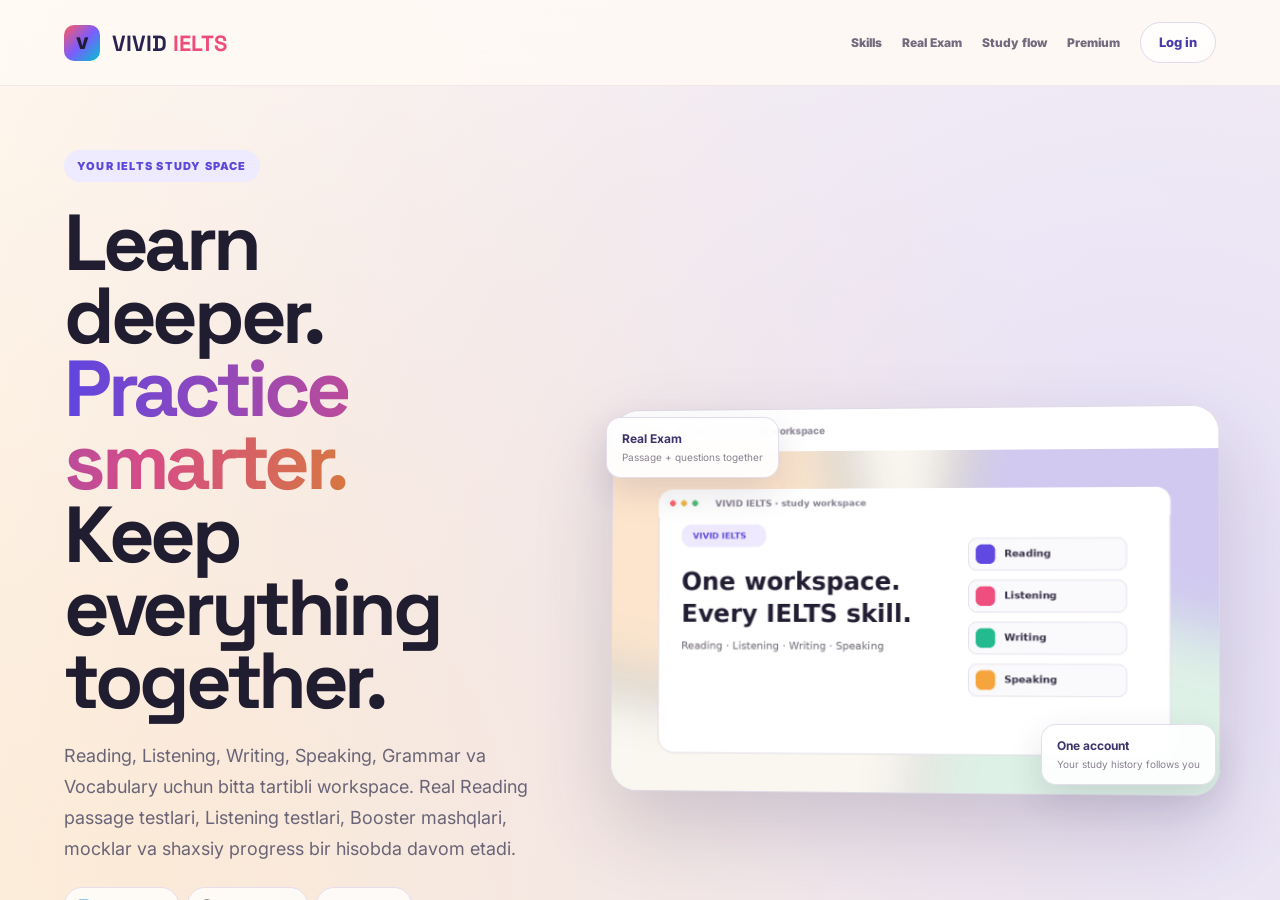
==== index.html @ 5e521762 "Deploy Goals fixed tick checkboxes and Uzbekistan live days hours minutes seconds countdowns" ====
<!doctype html>
<html lang="uz">
<head>
  <meta charset="utf-8">
  <meta name="viewport" content="width=device-width, initial-scale=1">
  <meta name="theme-color" content="#151a33">
  <meta name="description" content="IELTS so‘zlari, Reading, Listening Boost, Speaking mashqlari va Grammar structures: flashcardlar, mavzular va o‘yinlar.">
  <title>VIVID IELTS — IELTS Learning Platform</title>
  <link rel="manifest" href="manifest.webmanifest">
  <link rel="apple-touch-icon" href="app-icon-192.png">
  <meta name="apple-mobile-web-app-capable" content="yes">
  <meta name="apple-mobile-web-app-title" content="VIVID IELTS">
  <link rel="icon" type="image/svg+xml" href="data:image/svg+xml,%3Csvg xmlns='http://www.w3.org/2000/svg' viewBox='0 0 64 64'%3E%3Crect width='64' height='64' rx='16' fill='%235a47e7'/%3E%3Cpath d='M15 18h17c8 0 14 3 17 7v25c-4-4-10-6-17-6H15V18zm17 0v26' fill='none' stroke='white' stroke-width='5' stroke-linejoin='round'/%3E%3C/svg%3E">
  <link rel="preconnect" href="https://fonts.googleapis.com">
  <link rel="preconnect" href="https://fonts.gstatic.com" crossorigin>
  <link href="https://fonts.googleapis.com/css2?family=Inter:wght@400;500;600;700;800&family=Space+Grotesk:wght@600;700&display=swap" rel="stylesheet">
  <link rel="stylesheet" href="styles.css">
  <link rel="stylesheet" href="grammar.css?v=20260930-grammar50">
  <link rel="stylesheet" href="tenses.css?v=20261001-v9">
  <link rel="stylesheet" href="listening-boost.css?v=20261001-lb4">
  <link rel="stylesheet" href="listening-shadowing.css?v=20261005-shadow1">
  <link rel="stylesheet" href="writing-boost.css?v=20261001-writing-v6">
  <link rel="stylesheet" href="mock.css">
  <link rel="stylesheet" href="cloud.css?v=20261002-v28">
  <link rel="stylesheet" href="preparation.css?v=20261001-v11">
  <link rel="stylesheet" href="daily.css">
  <link rel="stylesheet" href="mock-analysis.css?v=20260929-mock-errors">
  <link rel="stylesheet" href="reading-booster.css?v=20261002-v28">
  <link rel="stylesheet" href="max-speaking.css?v=20260930-wheel">
  <link rel="stylesheet" href="tashkent-clock.css?v=20260930-uzt">
  <link rel="stylesheet" href="autumn-theme.css?v=20261002-v28">
  <link rel="stylesheet" href="imported-library.css?v=20261001-v20">
  <link rel="stylesheet" href="v15-upgrade.css?v=20261001-v16">
  <link rel="stylesheet" href="goals.css?v=20261013-g1">
  <link rel="stylesheet" href="goals-advanced.css?v=20261013-g3">
  <link rel="stylesheet" href="goals-polish.css?v=20261014-tick-v5">
  <script src="supabase-loader.js?v=20261004-v30" defer></script>
  <script src="supabase-config.js?v=20261004-v30" defer></script>
  <script src="preparation.js?v=20261001-v11" defer></script>
  <script src="cloud.js?v=20261004-v32-android" defer></script>
  <script src="pwa.js" defer></script>
  <script src="autumn-theme.js?v=20261002-v28" defer></script>
  <!-- MOCK_ANALYSIS_DATA_START -->
  <script id="mock-analysis-data" type="application/json">{"health-sleep-2026-09-29":{"id":"health-sleep-2026-09-29","date":"2026-09-29","title":"Health & Sleep","analysis":{"score":"5.5","partScores":["5.5","6.0","5.0–5.5"],"criteria":[{"name":"FLUENCY & COHERENCE","score":"≈ 6","feedback":"Part 2 da uzun javobni davom ettirding. Qayta boshlash va “I usually”, “so that’s it” takrorlari oqimni susaytirdi."},{"name":"LEXICAL RESOURCE","score":"≈ 5–5.5","feedback":"Fikr yetdi, lekin “get rid of tired”, “work so bad” kabi birikmalar tabiiy emas. So‘z topolmaganda fikrni sodda qayta ayt."},{"name":"GRAMMAR","score":"≈ 5","feedback":"O‘tmish va hozirgi zamonni aralashtirish, “if I will go”, “can tracking”, “going to studying” kabi xatolar ko‘p bo‘ldi."},{"name":"PRONUNCIATION","score":"—","feedback":"Yozma matndan tovush, urg‘u va ohangni tekshirib bo‘lmaydi."}],"highlights":[{"title":"Eng yaxshi qism — Part 2","text":"Eski tartibing, qilgan o‘zgarishing va natijani ketma-ket tushuntirding. Vaqtlarni aniq ayt: about a year ago va two months ago."},{"title":"Keyingi mashq — Part 3","text":"Har javobni fikr → sabab → aniq misol → qisqa izoh tartibida tuz. Bir savolda bitta fikrni yetarlicha rivojlantir."}],"corrections":[["I often trouble falling asleep.","I often have trouble falling asleep."],["In recent years, I changed my a lot of health habits.","In recent years, I’ve changed many of my health habits."],["I usually sleep at 12 p.m. It’s midnight.","I used to go to bed at 12 a.m. (midnight)."],["You can tracking your health.","You can track your health."],["If I will go abroad to studying next year…","If I go abroad to study next year…"],["I am going to studying abroad.","I am going to study abroad."],["I do cardio for reduce stress.","I do cardio to reduce stress."],["I spent a lot of time for social media.","I spent a lot of time on social media."],["It helps me better sleep and calm.","It helps me sleep better and feel calmer."],["Every people should do this.","Everyone should do this."]],"partTitles":{"1":"Sleep & Health","2":"Sleep routine · cue card","3":"Sleep, technology & public health"},"drills":[{"questionIndex":0,"before":"I usually sleep eight or seven hours during days","after":"I usually sleep seven or eight hours a night.","focus":"time expression"},{"questionIndex":0,"before":"when I go to the bed for sleep","after":"when I go to bed","focus":"article and collocation"},{"questionIndex":0,"before":"If I sleep at 12 p.m.","after":"If I go to bed at 12 a.m.","focus":"midnight and verb choice"},{"questionIndex":1,"before":"I often trouble falling asleep","after":"I often have trouble falling asleep.","focus":"have trouble + -ing"},{"questionIndex":1,"before":"I usually don't sleep till 1 a.m. or 2 a.m.","after":"I often don't fall asleep until 1 or 2 a.m.","focus":"natural phrasing"},{"questionIndex":2,"before":"if I didn't sleep enough, next day I feel tired and anxious","after":"If I don't get enough sleep, I feel tired and anxious the next day.","focus":"present conditional"},{"questionIndex":2,"before":"I usually drink water in the morning for relaxed","after":"I usually drink water in the morning to feel refreshed.","focus":"purpose: to + verb"},{"questionIndex":2,"before":"It helps me get rid of tired and better","after":"It helps me feel less tired and better.","focus":"natural adjective pattern"},{"questionIndex":3,"before":"I usually do the small habits to stay healthy","after":"I follow small habits to stay healthy.","focus":"natural verb choice"},{"questionIndex":3,"before":"Whenever I do regular cardio exercise, and they help me feel better","after":"I also do regular cardio exercise, which helps me feel better.","focus":"complete sentence"},{"questionIndex":4,"before":"In recent years, I changed my a lot of health habits","after":"In recent years, I've changed many of my health habits.","focus":"present perfect and word order"},{"questionIndex":4,"before":"I spent a lot of time for social media","after":"I spent a lot of time on social media.","focus":"preposition: on"},{"questionIndex":4,"before":"It helps me better sleep and calm","after":"It helps me sleep better and feel calmer.","focus":"verb pattern and word order"},{"questionIndex":5,"before":"Around two years ago, one year ago, I usually sleep at 12 p.m. or 1 a.m.","after":"About a year ago, I used to go to bed at midnight or 1 a.m.","focus":"used to and midnight"},{"questionIndex":5,"before":"So I tired.","after":"So I felt tired.","focus":"past tense of feel"},{"questionIndex":5,"before":"I changed my sleep time, and I go to bed at around 9 p.m","after":"I changed my bedtime and started going to bed at around 9 p.m.","focus":"consistent past tense"},{"questionIndex":5,"before":"I usually do cardio for reduce stress","after":"I usually do cardio to reduce stress.","focus":"purpose: to + verb"},{"questionIndex":5,"before":"it affected effectively sleep and easily wake up","after":"It improved my sleep and made it easier to wake up.","focus":"natural verb choice"},{"questionIndex":6,"before":"I am going to studying abroad","after":"I am going to study abroad.","focus":"going to + verb"},{"questionIndex":6,"before":"if I will go abroad to studying next year","after":"if I go abroad to study next year","focus":"first conditional and purpose"},{"questionIndex":6,"before":"because I should hard work and hard study","after":"because I will need to work and study hard","focus":"verb and adverb order"},{"questionIndex":7,"before":"people sleep less now than past","after":"people sleep less now than in the past","focus":"in the past"},{"questionIndex":7,"before":"they just wasting of their time","after":"they are just wasting their time","focus":"be + -ing; no of"},{"questionIndex":7,"before":"more effectively to learning something","after":"learn something more effectively","focus":"verb and adverb order"},{"questionIndex":8,"before":"the first people should change their thoughts about sleep","after":"people should first change the way they think about sleep","focus":"natural word order"},{"questionIndex":9,"before":"you can tracking","after":"you can track","focus":"can + base verb"},{"questionIndex":9,"before":"people worked agricultural relentlessly","after":"people worked relentlessly in agriculture","focus":"word form"},{"questionIndex":9,"before":"Technology now working instead of them","after":"Technology now does some of that work for them.","focus":"present simple"},{"questionIndex":10,"before":"The first and foremost","after":"First and foremost","focus":"fixed expression"},{"questionIndex":10,"before":"if they are cough","after":"if they have a cough","focus":"have a cough"},{"questionIndex":10,"before":"they immediately consume pill","after":"they immediately take a pill","focus":"verb and article"},{"questionIndex":11,"before":"Every people should do this.","after":"Everyone should do this.","focus":"everyone + singular verb"}]},"questions":[{"part":1,"question":"How many hours do you usually sleep at night?","original":"I usually sleep eight or seven hours during days, but it is mostly related when I begin or when I go to the bed for sleep. If I sleep at 12 p.m., I think I will wake up five and get up six. But I usually sleep at 10 p.m. and I wake up four or five, and this is enough for me.","sample":"I normally **get a solid seven hours** of sleep, although it depends on my schedule. I try to **wind down** at about ten and **stick to a routine** during the week. When I do that, I tend to **wake up feeling refreshed**. If I stay up unusually late, I may sleep a little longer the next morning to **make up for lost sleep**.","cards":[{"w":"get a solid seven hours","u":"yetti soat to‘laqonli uxlash","e":"I normally get a solid seven hours of sleep, although it depends on my schedule."},{"w":"wind down","u":"uyqu oldidan tinchlanish","e":"I try to wind down at about ten and stick to a routine during the week."},{"w":"stick to a routine","u":"tartibga qat’iy amal qilish","e":"I try to wind down at about ten and stick to a routine during the week."},{"w":"wake up feeling refreshed","u":"tetik holda uyg‘onish","e":"When I do that, I tend to wake up feeling refreshed."},{"w":"make up for lost sleep","u":"yetishmagan uyquning o‘rnini to‘ldirish","e":"If I stay up unusually late, I may sleep a little longer the next morning to make up for lost sleep."}],"followup":false},{"part":1,"question":"Do you ever have trouble falling asleep?","original":"Yes, of course. I often trouble falling asleep when I have a lot of work, or if I use my phone or my notebook or my laptop at night, I can't get rid of it, and I usually keep doing it, using, keep doing using it, and ultimately if I didn't sleep at 10 p.m., I usually couldn't. I usually don't sleep till 1 a.m. or 2 a.m. And that's it.","sample":"Occasionally, especially when my **mind is racing** after a busy day. I can **have trouble drifting off** if I start checking messages in bed, because one notification leads to another. These days, I **put my phone away** and try to **stick to a bedtime**. A few quiet minutes with a book usually help me **fall asleep naturally**.","cards":[{"w":"mind is racing","u":"fikrlar tinmay aylanayotgan bo‘lishi","e":"Occasionally, especially when my mind is racing after a busy day."},{"w":"have trouble drifting off","u":"uxlab qolishga qiynalish","e":"I can have trouble drifting off if I start checking messages in bed, because one notification leads to another."},{"w":"put my phone away","u":"telefonimni chetga qo‘yish","e":"These days, I put my phone away and try to stick to a bedtime."},{"w":"stick to a bedtime","u":"belgilangan uxlash vaqtiga amal qilish","e":"These days, I put my phone away and try to stick to a bedtime."},{"w":"fall asleep naturally","u":"tabiiy ravishda uxlab qolish","e":"A few quiet minutes with a book usually help me fall asleep naturally."}],"followup":false},{"part":1,"question":"How do you feel the next day when you haven’t had enough sleep?","original":"Oh my God. I usually, if I didn't sleep enough, next day I feel tired and anxious. But usually I usually drink water in the morning for relaxed and... it helps me. It helps me get rid of tired and better, and so that's it.","sample":"If I’m **running on little sleep**, I usually **feel mentally foggy** the next morning. I **struggle to concentrate**, even on fairly straightforward tasks, and I’m more impatient than usual. I try to **take a short break** when I can and avoid overloading my schedule. Then I aim for an earlier night so I can **catch up on sleep**.","cards":[{"w":"running on little sleep","u":"juda kam uyqu bilan kunni o‘tkazayotgan bo‘lish","e":"If I’m running on little sleep, I usually feel mentally foggy the next morning."},{"w":"feel mentally foggy","u":"fikrni jamlash qiyin, xira his qilish","e":"If I’m running on little sleep, I usually feel mentally foggy the next morning."},{"w":"struggle to concentrate","u":"diqqatni jamlashga qiynalish","e":"I struggle to concentrate, even on fairly straightforward tasks, and I’m more impatient than usual."},{"w":"take a short break","u":"qisqa tanaffus qilish","e":"I try to take a short break when I can and avoid overloading my schedule."},{"w":"catch up on sleep","u":"yetishmagan uyquni qoplash","e":"Then I aim for an earlier night so I can catch up on sleep."}],"followup":false},{"part":1,"question":"What do you do to stay healthy?","original":"I usually do the small habits to stay healthy. For example, I always drink water in the morning and I just walk 50 or 20 minutes, and after that I usually eat healthy foods, like. And I usually, and I didn't eat, I don't eat a lot of sugar. Whenever I do regular cardio exercise, and they help me feel better and to stay healthy.","sample":"I focus on habits I can maintain. I try to **stay physically active** by taking the stairs and occasionally **go for a brisk walk** after studying. I also aim to **eat a balanced diet** rather than follow strict rules, and I’ve gradually **cut back on sugar**. Nothing is especially dramatic, but these small choices help me **keep my energy levels up**.","cards":[{"w":"stay physically active","u":"jismonan faol bo‘lib qolish","e":"I try to stay physically active by taking the stairs and occasionally go for a brisk walk after studying."},{"w":"go for a brisk walk","u":"tez qadamda sayrga chiqish","e":"I try to stay physically active by taking the stairs and occasionally go for a brisk walk after studying."},{"w":"eat a balanced diet","u":"muvozanatli ovqatlanish","e":"I also aim to eat a balanced diet rather than follow strict rules, and I’ve gradually cut back on sugar."},{"w":"cut back on sugar","u":"shakar iste’molini kamaytirish","e":"I also aim to eat a balanced diet rather than follow strict rules, and I’ve gradually cut back on sugar."},{"w":"keep my energy levels up","u":"quvvatni yuqori darajada saqlash","e":"Nothing is especially dramatic, but these small choices help me keep my energy levels up."}],"followup":false},{"part":1,"question":"Have your health habits changed in recent years?","original":"Absolutely yes. In recent years, I changed my a lot of health habits. For example, around five years ago, I usually played video games, and I spent a lot of time for social media, like Instagram or Telegram. But now I don't use them. I usually use it when I need it importantly. And now I prefer text or call messages, like. And I don't use my phone before 20 or 30 minutes before the bed. It helps me better sleep and calm.","sample":"Yes, quite a bit. I used to spend hours on my phone, but I’ve **cut down on screen time** and tried to **build a healthier routine**. It took a while to **break the habit of** checking social media whenever I had a spare minute. Now I **make a conscious effort** to put my phone aside before bed, and I generally **sleep more soundly** as a result.","cards":[{"w":"cut down on screen time","u":"ekran oldida o‘tkaziladigan vaqtni kamaytirish","e":"I used to spend hours on my phone, but I’ve cut down on screen time and tried to build a healthier routine."},{"w":"build a healthier routine","u":"sog‘lomroq tartib yaratish","e":"I used to spend hours on my phone, but I’ve cut down on screen time and tried to build a healthier routine."},{"w":"break the habit of","u":"bir odatni tashlash","e":"It took a while to break the habit of checking social media whenever I had a spare minute."},{"w":"make a conscious effort","u":"ongli ravishda harakat qilish","e":"Now I make a conscious effort to put my phone aside before bed, and I generally sleep more soundly as a result."},{"w":"sleep more soundly","u":"tinchroq va chuqurroq uxlash","e":"Now I make a conscious effort to put my phone aside before bed, and I generally sleep more soundly as a result."}],"followup":false},{"part":2,"question":"Describe a change you made that helped you sleep better.","original":"Today I will say my small habits, what they changed my fully life. For example, my daily routine, my sleep time, my wake up time, and for example, what helped me change my sleep time. Around two years ago, one year ago, I usually sleep at 12 p.m. or 1 a.m. It's midnight. So, and I wake up around 7 or 6 a.m. and I felt bad, and I couldn't sleep better and enough. So I tired. I felt tired during day. But around two months ago, I sit up. I changed my sleep time, and I go to bed at around 9 p.m, and I started reading books. And I didn't use my phone before 30 minutes before bed. It helps me better and stay calm before sleep. And I sleep at 10 p.m. or 10 past 30 minutes, and I wake up. I usually wake up at 4 or 5 a.m. It helps me to do more things in the morning, and when I wake up, I immediately drink one glass of water. It helps me better and, like, maybe not tired. And why I decided it, because before this decision, my work, I made a lot of mistakes in my work, and I couldn't study effectively, and my time also so effectless, and it looked like less than others. And I started and I decided to this decision, and it helped me more, give me more time and more chance. And whatever before the sleep, I usually do cardio for reduce stress. So, that's it. And it affected effectively sleep and easily wake up.","sample":"I’d like to describe a small but surprisingly effective change to my evening routine. Until a couple of months ago, I had **fallen into a bad habit** of **staying up past midnight**. I would tell myself I was only going to check one message, but I often ended up **scrolling through social media** for an hour. Because I still needed to get up early for my studies, the lack of sleep began to **take a toll on my concentration**. I felt sluggish in the morning and sometimes had to reread the same page several times.\n\nEventually, I **made a conscious decision** to change that pattern. I began to **set a regular bedtime**, usually around ten o’clock, and **put my phone out of reach** about half an hour beforehand. Instead of staring at a screen, I would **wind down with a book**. I chose something enjoyable rather than difficult study material, so reading actually felt like a break. At first, I was tempted to check my phone, but after a week or two it became easier to **stick with the change**.\n\nThe biggest difference is how I feel in the morning. I don’t claim that every night is perfect, but I’m much more likely to **wake up feeling refreshed** and begin studying without that heavy, distracted feeling. I also have a little quiet time to plan my day. What I like about this change is that it didn’t require a complicated system: I simply replaced one unhelpful habit with a calmer one. I hope to keep doing it even if my timetable changes when I study abroad.","cards":[{"w":"fallen into a bad habit","u":"yomon odatga tushib qolgan","e":"Until a couple of months ago, I had fallen into a bad habit of staying up past midnight."},{"w":"staying up past midnight","u":"yarim tundan keyin ham uyg‘oq yurish","e":"Until a couple of months ago, I had fallen into a bad habit of staying up past midnight."},{"w":"scrolling through social media","u":"ijtimoiy tarmoqlarni varaqlash","e":"I stopped scrolling through social media before bed."},{"w":"take a toll on my concentration","u":"diqqatimga salbiy ta’sir qilish","e":"Poor sleep can take a toll on my concentration."},{"w":"made a conscious decision","u":"ongli qaror qabul qildim","e":"Eventually, I made a conscious decision to change that pattern."},{"w":"set a regular bedtime","u":"muntazam uxlash vaqtini belgilash","e":"I decided to set a regular bedtime at ten."},{"w":"put my phone out of reach","u":"telefonimni qo‘l yetmaydigan joyga qo‘yish","e":"I now put my phone out of reach at night."},{"w":"wind down with a book","u":"kitob o‘qib tinchlanish","e":"Instead of staring at a screen, I would wind down with a book."},{"w":"stick with the change","u":"o‘zgarishga sodiq qolish","e":"After a week, it became easier to stick with the change."},{"w":"wake up feeling refreshed","u":"tetik holda uyg‘onish","e":"I wake up feeling refreshed when I follow my routine."}],"followup":false},{"part":2,"question":"Do you think you’ll keep this sleep routine in the future?","original":"I think I can't keep doing it, this sleep routine in the future, because I am going to studying abroad. So if I will go abroad to studying next year, I will change my sleep routine because I should hard work and hard study, and I will spend less time than now for sleeping, sleep. So, but I try to keep this routine because it's effective way to keep my routine.","sample":"I hope so, although I may need to **adjust my schedule** when I study abroad. If my **workload increases**, I won’t always be able to go to bed at exactly the same time. Still, I’d like to **protect my sleep**, **set realistic boundaries** around late-night study, and **keep the core habit** of putting my phone away before bed.","cards":[{"w":"adjust my schedule","u":"jadvalimni moslashtirish","e":"I hope so, although I may need to adjust my schedule when I study abroad."},{"w":"workload increases","u":"ish yoki o‘qish yuklamasi oshadi","e":"If my workload increases, I won’t always be able to go to bed at exactly the same time."},{"w":"protect my sleep","u":"uyqumga vaqt ajratib, uni asrash","e":"I try to protect my sleep during busy weeks."},{"w":"set realistic boundaries","u":"amalga oshirish mumkin bo‘lgan chegaralar qo‘yish","e":"I set realistic boundaries around late-night study."},{"w":"keep the core habit","u":"asosiy odatni saqlab qolish","e":"I want to keep the core habit of reading before bed."}],"followup":true},{"part":3,"question":"Why do you think many people get less sleep nowadays?","original":"In my opinion, people sleep less now than past because they work so bad, and in my opinion they try hard work or hard study, and I think they think sleep is not important, as if they are sleep, they just wasting of their time. But in my opinion it's so, like, stupid stuff, because sleep is the most important thing in our routine. Because sleep helps us to rest and relax and more effectively to do something, or more effectively to learning something. So I think they are tough, because this action, this situation.","sample":"I think **long working hours** are part of the explanation, but technology also plays a role. With **constant digital stimulation**, it’s easy to keep answering messages or watching videos long after we intended to go to bed. Some people also **prioritise productivity over rest**, as though an extra hour awake automatically means an extra hour of useful work. In reality, those habits can **cut into sleep time** without producing much benefit. Staying up to finish a task may occasionally be necessary, but doing it every night is often **a false economy** if you’re exhausted the following day.","cards":[{"w":"long working hours","u":"uzoq ish soatlari","e":"I think long working hours are part of the explanation, but technology also plays a role."},{"w":"constant digital stimulation","u":"raqamli qurilmalardan tinimsiz qo‘zg‘alish/ta’sir","e":"With constant digital stimulation, it’s easy to keep answering messages or watching videos long after we intended to go to bed."},{"w":"prioritise productivity over rest","u":"unumdorlikni dam olishdan ustun qo‘yish","e":"Some people also prioritise productivity over rest, as though an extra hour awake automatically means an extra hour of useful work."},{"w":"cut into sleep time","u":"uyqu vaqtini qisqartirib yuborish","e":"In reality, those habits can cut into sleep time without producing much benefit."},{"w":"a false economy","u":"foydadek ko‘rinsa-da, oxir-oqibat zarar keltiradigan yo‘l","e":"Skipping sleep to work longer is often a false economy."}],"followup":false},{"part":3,"question":"Should schools and workplaces change their schedules to help people get enough sleep? Why or why not?","original":"In my opinion, the first people should change their thoughts about sleep, and schools and workplaces should change their schedule to help people get enough sleep. Why? You know, many schools and workplaces set up their schedules at night, even at night. And if someone should earn money, he tries, or people try to work even at night, and it affects their mental health and health. And so they couldn't get enough sleep. But if the schools and workplaces change their schedules, they can sleep better. So that's it.","sample":"In some cases, yes. For example, **early start times** can be difficult for students who travel a long way, while people who **work irregular shifts** may struggle to maintain a consistent routine. Where practical, **flexible working hours** could give people more control over their mornings. Schools and employers should also look at whether workloads leave enough time to **protect sleep quality**. Of course, hospitals and other essential services cannot simply close at night, so the goal is to **find a workable balance** rather than impose one timetable on everyone.","cards":[{"w":"early start times","u":"erta boshlanadigan dars yoki ish vaqti","e":"Early start times can leave students feeling tired."},{"w":"work irregular shifts","u":"notekis smenalarda ishlash","e":"Some adults work irregular shifts and struggle to sleep."},{"w":"flexible working hours","u":"moslashuvchan ish soatlari","e":"Where practical, flexible working hours could give people more control over their mornings."},{"w":"protect sleep quality","u":"uyqu sifatini asrash","e":"Schools and employers should also look at whether workloads leave enough time to protect sleep quality."},{"w":"find a workable balance","u":"amalda ishlaydigan muvozanatni topish","e":"We need to find a workable balance for everyone."}],"followup":false},{"part":3,"question":"Do you think technology makes it easier or harder for people to maintain a healthy lifestyle?","original":"In my opinion, technology makes it easier for people to maintain a healthy lifestyle. Why? Because you can tracking, or you can check your health, like heart, blood pressure, and technology helps us to see how they do some work, some jobs, like it affects people's health. For example, factory or mining, or, etc. In the past, I would give one example. In the past, in our country, people worked agricultural relentlessly at even night and during the day, and their health was bad, and they usually suffered from diseases like tired and insomnia, cancer. Technology now working instead of them, and technology in our country health rate improved day by day, year by year.","sample":"It can do either, depending on how people use it. A watch may help someone **track health metrics** or provide **reminders to move** during a long day at a desk. On the other hand, streaming and social media can encourage **sedentary habits**, especially if they replace exercise or sleep. I wouldn’t call technology itself healthy or unhealthy. The important thing is to **use technology mindfully**: let it support your goals without letting it dominate your free time. For me, that distinction is what **tips the balance**.","cards":[{"w":"track health metrics","u":"salomatlik ko‘rsatkichlarini kuzatish","e":"A watch may help someone track health metrics or provide reminders to move during a long day at a desk."},{"w":"reminders to move","u":"harakat qilishni eslatuvchi bildirishnomalar","e":"A watch may help someone track health metrics or provide reminders to move during a long day at a desk."},{"w":"sedentary habits","u":"kamharakat odatlar","e":"On the other hand, streaming and social media can encourage sedentary habits, especially if they replace exercise or sleep."},{"w":"use technology mindfully","u":"texnologiyadan ongli ravishda foydalanish","e":"The important thing is to use technology mindfully: let it support your goals without letting it dominate your free time."},{"w":"tips the balance","u":"muvozanatni bir tomonga og‘diradi","e":"For me, that distinction is what tips the balance."}],"followup":false},{"part":3,"question":"Who should take more responsibility for people’s health: individuals or governments?","original":"The first and foremost, people take more responsibility for their health because if they set up their schedules correctly and tightly, and if they avoid some bad habits like smoking, drinking wine, they will not suffer this, like heart and blood pressure. And if they have some, like simple diseases like cough or sneeze, they should immediately go to the doctor without self, because many people know if they are cough, they immediately consume pill without asking or without discussion with doctor, and ultimately these pills cause sometimes these or more and dangerous diseases when they are self.","sample":"I’d say responsibility is shared. Individuals have to **take personal responsibility** for their daily routines and **make informed choices** about their habits. But governments can **create supportive environments**, for example by ensuring that neighbourhoods have places where people can be active and **reliable health information** is easy to find. People’s options also depend on their income and working hours, so telling everyone simply to “try harder” overlooks real constraints. In my view, public policy should remove unnecessary barriers, while individuals **set sensible boundaries** and make use of the opportunities available to them.","cards":[{"w":"take personal responsibility","u":"shaxsiy mas’uliyatni o‘z zimmasiga olish","e":"Individuals have to take personal responsibility for their daily routines and make informed choices about their habits."},{"w":"make informed choices","u":"yetarli ma’lumotga asoslangan tanlov qilish","e":"Individuals have to take personal responsibility for their daily routines and make informed choices about their habits."},{"w":"create supportive environments","u":"qo‘llab-quvvatlovchi sharoit yaratish","e":"Governments can create supportive environments for healthy choices."},{"w":"reliable health information","u":"ishonchli salomatlik ma’lumotlari","e":"Schools should share reliable health information with students."},{"w":"set sensible boundaries","u":"oqilona chegaralar belgilash","e":"I try to set sensible boundaries around screen time."}],"followup":false},{"part":3,"question":"What can governments do to encourage people to develop healthier habits?","original":"I would say governments today encourage people to develop healthier habits. For example, they should schedule setups schedules respectively, and they may force people to do exercise, cardio exercise, or just exercise in the morning. Every people should do this. They offer people some events, and they speak and say... gossip people, and they teach them to develop and evolve their healthier habits. And they should ban, like smoking, drinking wine, and in other situations, like stuff.","sample":"Governments could begin with **public awareness campaigns** that explain practical habits in clear language. They could also invest in **safe public spaces**, such as parks and walking routes, so that being active is convenient rather than expensive. Schools and public institutions can **lead by example** by making room for movement during the day. I think the aim should be to **make healthy choices accessible**, not force everyone into the same routine. That approach is more likely to support **long-term behaviour change** because people can adapt the advice to their own circumstances.","cards":[{"w":"public awareness campaigns","u":"ommaviy xabardorlik kampaniyalari","e":"Governments could begin with public awareness campaigns that explain practical habits in clear language."},{"w":"safe public spaces","u":"xavfsiz jamoat joylari","e":"Cities should provide safe public spaces for walking."},{"w":"lead by example","u":"shaxsiy namuna ko‘rsatish","e":"Schools and public institutions can lead by example by making room for movement during the day."},{"w":"make healthy choices accessible","u":"sog‘lom tanlovlarni hamma uchun qulay qilish","e":"I think the aim should be to make healthy choices accessible, not force everyone into the same routine."},{"w":"long-term behaviour change","u":"uzoq muddatli xulq-atvor o‘zgarishi","e":"That approach is more likely to support long-term behaviour change because people can adapt the advice to their own circumstances."}],"followup":false}]}}</script>
  <!-- MOCK_ANALYSIS_DATA_END -->
  <script src="tashkent-clock.js?v=20260930-uzt" defer></script>
  <script src="listening-engine.js?v=20261001-lb4" defer></script>
  <script src="writing-engine.js?v=20261013-v18-goals" defer></script>
  <script src="imported-library.js?v=20261012-v38-mock-paths" defer></script>
  <script src="tenses.js?v=20261001-v9" defer></script>
  <script src="journey100.js?v=20261002-v26" defer></script>
  <link rel="stylesheet" href="articles.css?v=20261013-v24-full-games">
  <link rel="stylesheet" href="speaking-topic-study.css?v=20261012-v43-audio-all-phrases">
  <script src="speaking-topic-study.js?v=20261012-v43-audio-all-phrases" defer></script>
  <link rel="stylesheet" href="speaking-part-wheels.css?v=20261012-v43-search-wheel">
  <script src="speaking-part-wheels.js?v=20261012-v43-search-wheel" defer></script>
  <script src="app.js?v=20261010-v37-topic-study" defer></script>
  <script src="goals.js?v=20261014-tick-v5" defer></script>
  <script src="goals-advanced.js?v=20261014-countdown-v5" defer></script>
  <script src="goals-proofs.js?v=20261013-g4" defer></script>
  <script src="articles-engine.js?v=20261013-v27-goals" defer></script>
  <script src="article-games-experience.js?v=20261013-v26-qa" defer></script>
  <script src="unique-game-contexts.js?v=20261013-v46-53830-unique" defer></script>
  <script src="listening-shadowing.js?v=20261013-shadow2-goals" defer></script>
  <link rel="stylesheet" href="journey100.css?v=20261002-v26">
  <link rel="stylesheet" href="v17-classic.css?v=20261001-classic2">
  <link rel="stylesheet" href="v19-upgrade.css?v=20261002-v28">
</head>
<body class="cloud-locked">
  <div id="cloudGate" role="region" aria-label="Hisobga kirish"></div>
  <div class="app-shell">
    <aside class="sidebar" aria-label="Asosiy menyu">
      <a class="brand" href="#all" data-view="all"><span class="brand-mark vivid-brand-mark" aria-hidden="true">V</span><span><strong>VIVID IELTS</strong><small>IELTS Learning Platform</small></span></a>
      <div class="sidebar-label">VIVID IELTS</div>
      <nav id="primaryNav" class="nav-list vivid-main-nav" aria-label="VIVID IELTS bo‘limlari">
        <div class="nav-group-title">UPGRADE SKILLS</div>
        <button class="nav-item" type="button" data-view="readingbooster"><span aria-hidden="true">📖</span> Reading Upgrade</button>
        <button class="nav-item" type="button" data-view="listeningboost"><span aria-hidden="true">🎧</span> Listening Upgrade <b id="navListening">0</b></button>
        <button class="nav-item" type="button" data-view="writingboost"><span aria-hidden="true">✍️</span> Writing Upgrade <b id="navWriting">0</b></button>
        <button class="nav-item" type="button" data-view="speakingpractice"><span aria-hidden="true">🗣️</span> Speaking Upgrade</button>

        <div class="nav-group-title">MOCKS</div>
        <button class="nav-item" type="button" data-view="readingtests"><span aria-hidden="true">📘</span> Reading Mock</button>
        <button class="nav-item" type="button" data-view="listeningtests"><span aria-hidden="true">🎧</span> Listening Mock</button>
        <button class="nav-item" type="button" data-view="speakingmock"><span aria-hidden="true">🎤</span> Speaking Mock</button>
        <button class="nav-item" type="button" data-view="mockanalysis"><span aria-hidden="true">🗂️</span> Mocks</button>

        <div class="nav-group-title">SPEAKING & VOCAB</div>
        <button class="nav-item" type="button" data-view="articles"><span aria-hidden="true">📰</span> Articles <b>110</b></button>
        <button class="nav-item" type="button" data-view="speaking"><span aria-hidden="true">💬</span> Speaking Words <b id="navSpeaking">—</b></button>
        <button class="nav-item" type="button" data-view="daily"><span aria-hidden="true">☀️</span> Daily Speaking</button>
        <button class="nav-item" type="button" data-view="speakingtopics"><span aria-hidden="true">🧠</span> Topic 100</button>
        <button class="nav-item" type="button" data-view="topics"><span aria-hidden="true">🧭</span> Topiclar</button>
        <button class="nav-item" type="button" data-view="wheel"><span aria-hidden="true">🎯</span> Topic barabani</button>

        <div class="nav-group-title">REVIEW & GAMES</div>
        <button class="nav-item" type="button" data-view="review"><span aria-hidden="true">🔁</span> Takrorlash <b id="navReview">0</b></button>
        <button class="nav-item" type="button" data-view="search"><span aria-hidden="true">🔎</span> So‘z qidirish</button>
        <button class="nav-item" type="button" data-view="mistakes"><span aria-hidden="true">📝</span> Xato daftar <b id="navMistakes">0</b></button>
        <button class="nav-item" type="button" data-view="favorites"><span aria-hidden="true">⭐</span> Sevimli so‘zlar <b id="navFavorites">0</b></button>
        <button class="nav-item" type="button" data-view="games"><span aria-hidden="true">🎮</span> O‘yinlar</button>

        <div class="nav-group-title">GRAMMAR</div>
        <button class="nav-item" type="button" data-view="tenses"><span aria-hidden="true">🕒</span> 12 Tenses</button>
        <button class="nav-item" type="button" data-view="grammar"><span aria-hidden="true">🧩</span> Grammar structures</button>
        <button class="nav-item" type="button" data-view="grammargames"><span aria-hidden="true">🎲</span> Grammar o‘yinlari</button>

        <div class="nav-group-title">PROGRESS</div>
        <button class="nav-item" type="button" data-view="journal"><span aria-hidden="true">💯</span> 100 Day Upgrade</button>
        <button class="nav-item" type="button" data-view="results"><span aria-hidden="true">🏆</span> Natijalar</button>
        <button class="nav-item" id="vividGoalsNav" type="button" hidden aria-hidden="true"><span aria-hidden="true">🎯</span> Goals</button>

        <div class="nav-group-title">PREMIUM</div>
        <button class="nav-item premium-nav" type="button" data-view="premium"><span aria-hidden="true">✨</span> Premium</button>
      </nav>
      <div class="sidebar-bottom"><span class="sidebar-bottom-icon" aria-hidden="true">✧</span><strong>Har kuni oz-ozdan</strong><p>Natijalar hisobingizda saqlanadi.</p></div>
    </aside>
    <main class="main-area">
      <header class="topbar"><div class="eyebrow">SHAXSIY IELTS LUG‘ATXONASI <span class="top-dot"></span> READING + LISTENING + SPEAKING</div><div class="top-actions"><button id="pwaInstall" class="pwa-install" type="button" hidden>Appni o‘rnatish</button><label class="search-box"><span aria-hidden="true">⌕</span><input id="searchInput" type="search" autocomplete="off" placeholder="So‘z yoki tarjimani qidiring" aria-label="So‘z yoki tarjimani qidiring"></label><button id="cloudLogout" class="cloud-logout" type="button" title="Hisobdan chiqish">Chiqish</button></div></header>
      <div class="content-wrap"><div id="mainContent" aria-live="polite"><div class="loading"><span class="spinner" aria-hidden="true"></span> So‘zlar yuklanmoqda…</div></div></div>
    </main>
  </div>
  <div id="toast" class="toast" role="status" aria-live="polite"></div>
</body>
</html>
---- styles.css ----
:root{--ink:#151a33;--muted:#73809a;--line:#e6e9f2;--surface:#fff;--bg:#f6f7fb;--purple:#5b46e8;--purple2:#7a65f4;--mint:#c9f7e8;--teal:#067f70;--coral:#f9ad80;--shadow:0 14px 36px rgba(28,36,78,.07);font-family:Inter,ui-sans-serif,system-ui,-apple-system,BlinkMacSystemFont,"Segoe UI",sans-serif;color:var(--ink)}*{box-sizing:border-box}html{scroll-behavior:smooth}body{margin:0;background:var(--bg);font-size:16px;line-height:1.5}button,input,select{font:inherit}button{cursor:pointer}button:disabled{cursor:not-allowed;opacity:.48}button:focus-visible,input:focus-visible,select:focus-visible{outline:3px solid #9a8cff;outline-offset:2px}a{color:inherit;text-decoration:none}.app-shell{display:grid;grid-template-columns:258px minmax(0,1fr);min-height:100vh}.sidebar{background:#fff;border-right:1px solid var(--line);padding:27px 18px;display:flex;flex-direction:column;position:sticky;top:0;height:100vh}.brand{display:flex;align-items:center;gap:12px;padding:1px 9px 34px}.brand-mark{width:39px;height:39px;display:grid;place-items:center;border-radius:12px;background:var(--purple);color:#fff;font-size:28px;line-height:1;box-shadow:0 8px 17px #5b46e84a}.brand strong{display:block;font-size:19px;line-height:1.15;letter-spacing:-.045em}.brand small{display:block;color:var(--muted);font-size:12px;margin-top:2px}.sidebar-label{font-size:11px;font-weight:800;letter-spacing:.13em;color:#a4acc0;margin:6px 12px 10px}.practice-label{margin-top:25px}.nav-list{display:grid;gap:5px}.nav-item{border:0;text-align:left;background:transparent;color:#505b74;border-radius:11px;min-height:46px;padding:9px 12px;font-weight:650;display:flex;align-items:center;gap:12px;font-size:14px;white-space:nowrap}.nav-item span{font-size:19px;width:22px;text-align:center;font-weight:500}.nav-item b{margin-left:auto;background:#edf0f8;color:#7d869c;border-radius:99px;padding:2px 8px;font-size:11px}.nav-item.active{background:#edeafe;color:#4a35db}.nav-item.active b{background:#ddd6ff;color:#4a35db}.nav-item:hover:not(.active){background:#f5f6fb}.sidebar-bottom{margin-top:auto;background:#f4f1ff;padding:17px;border-radius:16px}.sidebar-bottom-icon{display:block;color:var(--purple);font-size:22px}.sidebar-bottom strong{font-size:13px}.sidebar-bottom p{color:#70718e;font-size:12px;line-height:1.5;margin:5px 0 0}.main-area{min-width:0}.topbar{height:76px;background:#fff;border-bottom:1px solid var(--line);display:flex;align-items:center;justify-content:space-between;padding:0 clamp(20px,3vw,47px);gap:18px}.eyebrow{font-size:11px;font-weight:800;letter-spacing:.12em;color:#8a93a8}.top-dot{display:inline-block;width:4px;height:4px;border-radius:50%;background:#a5acc2;vertical-align:middle;margin:0 5px}.top-actions{display:flex;align-items:center;gap:15px}.search-box{display:flex;align-items:center;gap:8px;border:1px solid var(--line);border-radius:12px;background:#f8f9fc;height:40px;padding:0 12px;color:#98a1b6;min-width:285px}.search-box span{font-size:25px;line-height:1}.search-box input{border:0;outline:none!important;background:transparent;min-width:0;width:100%;font-size:13px;color:var(--ink)}.search-box:focus-within{border-color:#ab9dff;box-shadow:0 0 0 3px #eeeaff}.avatar{display:grid;place-items:center;width:36px;height:36px;border-radius:50%;font-size:14px;font-weight:800;color:#fff;background:linear-gradient(135deg,#3d2da9,#8d79fc)}.content-wrap{max-width:1540px;margin:0 auto;padding:31px clamp(20px,3vw,47px) 60px}.page-heading{display:flex;justify-content:space-between;align-items:flex-end;gap:14px;margin-bottom:22px}.page-heading h1{font-size:clamp(26px,2.7vw,37px);line-height:1.12;letter-spacing:-.055em;margin:2px 0 6px}.page-heading p{font-size:14px;color:var(--muted);margin:0}.overline{font-weight:850;color:var(--purple);letter-spacing:.13em;font-size:11px}.heading-badge{font-size:12px;font-weight:750;background:#e7e2ff;color:#4e39c8;padding:8px 12px;border-radius:100px;white-space:nowrap}.stats-row{display:grid;grid-template-columns:repeat(3,minmax(0,1fr));gap:13px;margin-bottom:23px}.stat-card{background:#fff;border:1px solid var(--line);border-radius:15px;padding:17px 20px;display:flex;align-items:center;gap:14px;box-shadow:0 4px 14px rgba(28,36,78,.025)}.stat-icon{display:grid;place-items:center;width:41px;height:41px;border-radius:12px;background:#eae6ff;color:#5a47e7;font-size:21px;flex:none}.stat-icon.green{background:#dcf7eb;color:#119c70}.stat-icon.orange{background:#fff0dd;color:#c97820}.stat-value{font-size:24px;line-height:1.13;font-weight:850;letter-spacing:-.05em}.stat-label{font-size:12px;color:var(--muted);margin-top:1px}.study-layout{display:grid;grid-template-columns:minmax(280px,.9fr) minmax(370px,1.1fr);gap:19px;align-items:start}.panel{background:var(--surface);border:1px solid var(--line);border-radius:19px;box-shadow:var(--shadow)}.decks-panel{padding:22px;min-width:0}.section-heading{display:flex;align-items:center;justify-content:space-between;gap:10px;margin-bottom:12px}.section-heading h2{font-size:18px;letter-spacing:-.035em;line-height:1.2;margin:0}.section-heading small{font-size:12px;color:var(--muted);white-space:nowrap}.panel-intro{font-size:13px;color:var(--muted);margin:0 0 15px}.deck-grid{display:grid;grid-template-columns:repeat(2,minmax(0,1fr));gap:10px}.deck{border:1px solid var(--line);background:#fff;text-align:left;min-height:106px;border-radius:13px;padding:13px;transition:.16s transform,.16s box-shadow,.16s border-color}.deck:hover{transform:translateY(-2px);box-shadow:0 9px 20px #1e246014}.deck.active{border-color:#806cf3;background:#f7f5ff;box-shadow:0 0 0 2px #806cf31c}.deck-top{display:flex;align-items:center;justify-content:space-between;gap:5px}.deck-icon{display:grid;place-items:center;width:25px;height:25px;border-radius:7px;background:#eae6ff;color:var(--purple);font-size:13px;font-weight:900}.deck-index{color:#a0a7b8;font-size:11px;font-weight:800}.deck strong{display:block;font-size:14px;margin:8px 0 2px}.deck small{color:var(--muted);font-size:11px}.progress-track{width:100%;height:5px;border-radius:9px;background:#e9eaf2;overflow:hidden;margin-top:11px}.progress-fill{height:100%;background:#745fec;border-radius:9px}.pager{display:flex;align-items:center;justify-content:space-between;gap:8px;margin-top:16px;font-size:12px;color:var(--muted)}.pager button,.small-button{border:1px solid var(--line);background:#fff;border-radius:9px;padding:6px 10px;font-weight:700;color:#4f5a73;font-size:12px}.card-panel{padding:23px;min-width:0}.card-panel-header{display:flex;justify-content:space-between;align-items:center;gap:8px;margin-bottom:16px;font-size:12px;color:var(--muted);font-weight:750}.pill{border-radius:99px;background:#f1efff;color:#5d46db;padding:6px 10px;font-size:11px;font-weight:800}.flashcard{position:relative;min-height:330px;width:100%;border:0;border-radius:19px;background:linear-gradient(140deg,#251a89 0%,#5136d7 58%,#8066f4 100%);color:#fff;display:flex;flex-direction:column;align-items:center;justify-content:center;text-align:center;padding:40px 34px;overflow:hidden;box-shadow:0 22px 30px #4e39c92b;transition:transform .2s ease,background .2s ease}.flashcard:hover{transform:translateY(-2px)}.flashcard::after{content:"";position:absolute;width:290px;height:290px;right:-175px;top:-190px;border:1px solid #ffffff26;border-radius:50%;box-shadow:0 0 0 35px #ffffff09,0 0 0 75px #ffffff07}.flashcard.back{background:#f7f5ff;color:var(--ink);border:1px solid #dfdafa;box-shadow:0 15px 30px #5443cc16;align-items:stretch}.flash-label{font-size:11px;letter-spacing:.17em;font-weight:850;opacity:.75;position:relative;z-index:1}.flash-word{font-size:clamp(29px,3vw,43px);font-weight:800;letter-spacing:-.055em;line-height:1.16;margin:17px 0 7px;overflow-wrap:anywhere;position:relative;z-index:1}.flash-pron{font-size:14px;opacity:.83;position:relative;z-index:1}.flash-hint{position:absolute;bottom:20px;font-size:12px;opacity:.72}.card-back-wrap{text-align:left;width:100%;position:relative;z-index:1}.card-back-wrap .flash-label{color:#7468cb}.back-translation{font-size:clamp(20px,2vw,27px);line-height:1.24;font-weight:800;letter-spacing:-.035em;margin:8px 0 19px;overflow-wrap:anywhere}.back-line{border-top:1px solid #ddd8f4;padding-top:11px;margin-top:11px}.back-line small{display:block;color:#7d6ec0;font-weight:850;letter-spacing:.08em;font-size:10px}.back-line p{font-size:14px;color:#343c56;line-height:1.42;margin:3px 0 0;overflow-wrap:anywhere}.card-tools{display:flex;align-items:center;justify-content:space-between;gap:8px;margin:17px 0 18px}.tool-btn{background:#f6f7fb;border:1px solid var(--line);border-radius:10px;color:#505a72;padding:9px 12px;font-size:12px;font-weight:750}.tool-btn.speaker{background:#eeeaff;color:#4c36c8;border-color:transparent}.card-actions{display:flex;justify-content:center;gap:9px}.action-btn{border:0;border-radius:10px;padding:12px 15px;font-size:13px;font-weight:850;min-height:44px}.action-btn.learn{background:#fff2e5;color:#a96522}.action-btn.flip{background:#f1f2f8;color:#4d5770}.action-btn.know,.primary-btn{background:var(--purple);color:#fff}.action-btn.know:hover,.primary-btn:hover{background:#4c35d4}.topic-chips{display:flex;flex-wrap:wrap;gap:8px;margin-bottom:19px}.topic-chip{border:1px solid var(--line);background:#fff;color:#536078;border-radius:99px;padding:8px 12px;font-weight:750;font-size:12px}.topic-chip.active{background:#eae6ff;border-color:#c4b9ff;color:#4c35ce}.topic-chip b{margin-left:6px;font-size:10px;color:inherit;opacity:.7}.empty-state{text-align:center;padding:62px 20px;background:#fff;border:1px dashed #d4d9e6;border-radius:18px;color:var(--muted)}.empty-state strong{display:block;color:var(--ink);font-size:18px}.empty-state p{font-size:13px}.loading{text-align:center;padding:120px 20px;color:var(--muted)}.spinner{display:inline-block;width:15px;height:15px;border:2px solid #dfdafa;border-top-color:var(--purple);border-radius:50%;animation:spin .7s linear infinite;vertical-align:middle;margin-right:6px}@keyframes spin{to{transform:rotate(360deg)}}.games-toolbar{background:#fff;border:1px solid var(--line);border-radius:15px;padding:15px;display:flex;align-items:center;gap:12px;flex-wrap:wrap;margin:0 0 17px}.games-toolbar label{font-weight:800;font-size:13px}.games-toolbar select{border:1px solid var(--line);border-radius:10px;padding:9px 10px;background:#f9fafc;min-width:235px;color:var(--ink);font-size:13px}.games-toolbar span{font-size:12px;color:var(--muted)}.games-grid{display:grid;grid-template-columns:repeat(3,minmax(0,1fr));gap:14px}.game-tile{border:0;border-radius:17px;min-height:167px;padding:20px;color:#fff;text-align:left;display:flex;flex-direction:column;align-items:flex-start;transition:.18s transform,.18s box-shadow}.game-tile:hover{transform:translateY(-4px);box-shadow:0 15px 25px #20204026}.game-tile .game-icon{font-size:27px;margin-bottom:14px}.game-tile strong{font-size:18px;line-height:1.2}.game-tile small{font-size:12px;line-height:1.4;opacity:.88;margin-top:7px}.g-purple{background:linear-gradient(135deg,#4a34b5,#785ff3)}.g-blue{background:linear-gradient(135deg,#0077a7,#17a5d0)}.g-green{background:linear-gradient(135deg,#088c68,#26bd8c)}.g-orange{background:linear-gradient(135deg,#d57119,#f09635)}.g-red{background:linear-gradient(135deg,#aa1749,#db3457)}.g-violet{background:linear-gradient(135deg,#6c3ac0,#a15bda)}.g-pink{background:linear-gradient(135deg,#b5207b,#e252ae)}.game-stage{background:#fff;border:1px solid var(--line);border-radius:19px;padding:24px;min-height:380px;box-shadow:var(--shadow)}.game-top{display:flex;align-items:center;gap:12px;justify-content:space-between;margin-bottom:18px}.game-top h2{font-size:20px;margin:0}.game-top small{color:var(--muted)}.game-progress{height:7px;background:#ecedf5;border-radius:20px;overflow:hidden;margin:0 0 26px}.game-progress span{height:100%;display:block;background:var(--purple);transition:width .25s}.quiz-prompt{font-size:12px;color:var(--muted);text-transform:uppercase;letter-spacing:.09em;font-weight:800;text-align:center}.quiz-word{font-size:clamp(23px,3vw,34px);line-height:1.25;letter-spacing:-.03em;margin:8px auto 24px;text-align:center;max-width:680px;overflow-wrap:anywhere}.choices{display:grid;grid-template-columns:repeat(2,minmax(0,1fr));gap:10px}.choice{background:#fbfbfe;border:1px solid #e2e5ef;border-radius:12px;min-height:57px;padding:12px 15px;text-align:left;color:#303a55;font-weight:700;font-size:14px;line-height:1.4}.choice:hover:not(:disabled){border-color:#7b69ea;background:#f6f3ff}.choice.right{background:#e4f8ef;border-color:#43c495;color:#086d4f}.choice.wrong{background:#fff0ed;border-color:#f4a49a;color:#a04236}.feedback{text-align:center;font-size:13px;font-weight:750;min-height:24px;margin:14px 0}.feedback.good{color:#07866a}.feedback.bad{color:#bf594e}.pair-grid{display:grid;grid-template-columns:1fr 1fr;gap:12px}.pair-col{display:grid;gap:8px;align-content:start}.pair{min-height:52px;text-align:left;border:1px solid #e0e4ef;background:#fafbfe;border-radius:10px;padding:10px 12px;font-size:13px;line-height:1.35;font-weight:700;color:#35415b;overflow-wrap:anywhere}.pair.selected{border-color:#715be8;background:#eeeaff}.pair.matched{background:#ddf7e9;border-color:#9cdbbd;color:#157858;opacity:.65}.game-input{display:block;width:min(100%,550px);margin:18px auto 12px;border:1px solid #cbd1e2;border-radius:12px;padding:13px 15px;background:#fff;color:var(--ink);font-size:17px}.center-actions{display:flex;justify-content:center;gap:9px;flex-wrap:wrap;margin:15px auto}.primary-btn{border:0;border-radius:10px;padding:11px 17px;font-size:13px;font-weight:850}.secondary-btn{border:1px solid var(--line);border-radius:10px;padding:10px 15px;color:#4e5973;background:#fff;font-size:13px;font-weight:800}.score-hero{text-align:center;padding:45px 15px}.score-hero .trophy{font-size:45px}.score-hero h2{font-size:32px;letter-spacing:-.05em;margin:10px 0}.score-hero p{color:var(--muted);font-size:14px}.sentence-tokens{display:flex;gap:7px;flex-wrap:wrap;justify-content:center;min-height:48px;margin:16px 0}.token{border:1px solid #d8d2fa;border-radius:9px;background:#f6f3ff;color:#503dba;padding:8px 11px;font-size:13px;font-weight:750}.answer-zone{min-height:70px;border:2px dashed #cbc4ef;border-radius:12px;padding:10px;display:flex;flex-wrap:wrap;gap:7px;align-items:center;justify-content:center;color:#9a95b4;font-size:13px}.game-card{min-height:240px}.result-grid{display:grid;grid-template-columns:repeat(2,minmax(0,1fr));gap:13px}.result-box{padding:22px;border:1px solid var(--line);border-radius:16px;background:#fff}.result-box small{display:block;color:var(--muted);font-size:12px}.result-box strong{font-size:28px;letter-spacing:-.05em}.note{font-size:12px;color:var(--muted);margin-top:18px}.toast{position:fixed;bottom:22px;right:22px;background:#22274a;color:#fff;border-radius:11px;padding:11px 16px;box-shadow:0 15px 35px #141a3c38;font-size:13px;font-weight:750;opacity:0;pointer-events:none;transform:translateY(12px);transition:.2s;z-index:20}.toast.show{opacity:1;transform:translateY(0)}@media(max-width:1180px){.app-shell{grid-template-columns:215px minmax(0,1fr)}.sidebar{padding:22px 11px}.brand{padding-left:6px}.study-layout{grid-template-columns:minmax(230px,.85fr) minmax(300px,1.15fr)}.games-grid{grid-template-columns:repeat(2,minmax(0,1fr))}.eyebrow{display:none}}@media(max-width:820px){.app-shell{display:block}.sidebar{height:auto;position:sticky;top:0;z-index:10;padding:10px 14px 0;box-shadow:0 5px 16px #151a330d}.brand{display:inline-flex;padding:0 0 9px}.brand-mark{width:32px;height:32px;font-size:21px;border-radius:9px}.brand strong{font-size:16px}.sidebar-label,.sidebar-bottom,.practice-label{display:none}.sidebar .nav-list{display:inline-flex;gap:3px;max-width:100%;overflow:auto;vertical-align:bottom;scrollbar-width:none}.sidebar .nav-list::-webkit-scrollbar{display:none}.sidebar nav+.nav-list{display:inline-flex}.nav-item{min-height:37px;padding:6px 9px;font-size:12px;gap:5px}.nav-item span{font-size:15px;width:16px}.nav-item b{display:none}.topbar{height:57px;padding:0 18px}.search-box{width:min(70vw,370px);min-width:0}.avatar{display:none}.content-wrap{padding:23px 16px 50px}.study-layout{grid-template-columns:1fr}.card-panel{grid-row:1}.deck-grid{grid-template-columns:repeat(3,minmax(0,1fr))}}@media(max-width:570px){.brand{display:none}.sidebar{padding:8px 10px}.sidebar .nav-list{width:100%}.nav-item{flex:none}.nav-item span{display:none}.topbar{height:56px}.top-actions,.search-box{width:100%}.page-heading{align-items:flex-start}.heading-badge{display:none}.stats-row{gap:8px}.stat-card{padding:12px;gap:7px}.stat-icon{width:29px;height:29px;font-size:16px;border-radius:8px}.stat-value{font-size:19px}.stat-label{font-size:10px;line-height:1.1}.deck-grid{grid-template-columns:repeat(2,minmax(0,1fr))}.card-panel,.decks-panel{padding:15px}.flashcard{min-height:310px;padding:30px 22px}.back-line p{font-size:13px}.games-grid{grid-template-columns:repeat(2,minmax(0,1fr));gap:9px}.game-tile{padding:15px;min-height:145px}.game-tile strong{font-size:15px}.game-tile small{font-size:11px}.choices{grid-template-columns:1fr}.result-grid{grid-template-columns:1fr}.game-stage{padding:16px}.pair-grid{gap:7px}.pair{font-size:12px;padding:8px}}

.deck-wrap{min-width:0}.deck-wrap .deck{width:100%;border-radius:13px 13px 0 0;min-height:100px}.deck-quiz{width:100%;border:1px solid #dcd6ff;border-top:0;background:#f5f2ff;color:#513cc7;border-radius:0 0 11px 11px;padding:8px 7px;font-size:11px;font-weight:800;text-align:center}.deck-quiz:hover{background:#e8e2ff}.quiz-pack-main{display:block;width:100%;margin-top:18px;border:1px solid #c9bfff;border-radius:12px;background:#eeeaff;color:#4b35c9;padding:13px 16px;font-weight:850;font-size:13px}.quiz-pack-main:hover{background:#e4dcff}.game-count{display:inline-block;margin-top:auto;padding-top:13px;font-size:12px;font-weight:850;color:#fff}.sprint-pause{text-align:center;padding:75px 20px}.sprint-pause strong{font-size:25px;letter-spacing:-.035em}.sprint-pause p{color:var(--muted);font-size:14px;margin:9px auto 25px}.search-toolbar{display:flex;align-items:center;gap:12px;background:#fff;border:1px solid var(--line);border-radius:15px;padding:13px 16px;margin-bottom:18px}.search-toolbar label{font-size:13px;font-weight:850}.search-toolbar input{border:1px solid #dce0ee;border-radius:10px;padding:10px 13px;min-width:0;width:min(100%,500px);color:var(--ink);background:#fafbff}.search-toolbar span{font-size:12px;color:var(--muted)}.search-layout{display:grid;grid-template-columns:minmax(320px,.95fr) minmax(360px,1.05fr);gap:18px;align-items:start}.search-list-panel{padding:22px;min-width:0}.search-results{display:grid;gap:7px;max-height:640px;overflow-y:auto;padding-right:4px}.search-result{display:flex;align-items:flex-start;justify-content:space-between;gap:10px;text-align:left;border:1px solid var(--line);background:#fff;border-radius:11px;padding:11px 12px;min-width:0}.search-result:hover,.search-result.active{background:#f4f1ff;border-color:#afa1fa}.search-result strong{display:block;font-size:13px;line-height:1.3;overflow-wrap:anywhere}.search-result small{display:block;color:var(--muted);font-size:10px;margin-top:4px}.search-translation{color:#56617a;font-size:12px;text-align:right;max-width:43%;overflow-wrap:anywhere}.search-detail{position:sticky;top:95px}@media(max-width:1000px){.search-layout{grid-template-columns:1fr}.search-detail{position:static;grid-row:1}.search-results{max-height:none}}@media(max-width:570px){.search-toolbar{flex-wrap:wrap}.search-toolbar input{width:100%;order:3}.search-result{padding:10px}.deck-quiz{font-size:10px}}

.deck-wrap .deck-quiz{border-radius:0;border-bottom:0}.deck-games{width:100%;border:1px solid #c7e8dc;border-top:0;background:#effbf5;color:#137761;border-radius:0 0 11px 11px;padding:9px 7px;font-size:10px;line-height:1.25;font-weight:850;text-align:center}.deck-games:hover{background:#ddf5e8}.pack-games-main{display:block;width:100%;margin-top:9px;border:1px solid #b7e4d3;border-radius:12px;background:#e8f9f1;color:#0e775b;padding:13px 16px;font-weight:850;font-size:13px}.pack-games-main:hover{background:#d4f4e6}.page-back-row{display:flex;align-items:center;justify-content:space-between;gap:10px;margin:0 0 18px}.page-back,.page-close{border:1px solid var(--line);border-radius:10px;background:#fff;color:#4c5872;padding:9px 12px;font-size:12px;font-weight:800}.page-back:hover{background:#f5f3ff;border-color:#c7bdf8;color:#4e3aca}.page-close{background:#fff4f2;border-color:#f3d5d0;color:#ad5146}.page-close:hover{background:#ffe8e2}.pack-game-intro{background:#eaf8f2;border:1px solid #c6ead9;color:#206b55;border-radius:14px;padding:14px 17px;margin-bottom:18px;font-size:13px;font-weight:700}.game-head-actions{display:flex;align-items:center;justify-content:flex-end;gap:9px;flex-wrap:wrap}.game-head-actions small{margin-right:5px}.game-exit{border:1px solid #efccc7;border-radius:9px;padding:7px 10px;background:#fff4f2;color:#ae5147;font-size:12px;font-weight:850;white-space:nowrap}.game-exit:hover{background:#ffe8e2}@media(max-width:720px){.game-top{align-items:flex-start;flex-direction:column}.game-head-actions{justify-content:space-between;width:100%}.game-head-actions small{flex-basis:100%;margin:0}.page-back-row{margin-bottom:14px}}@media(max-width:570px){.deck-games{font-size:10px}.game-exit span,.page-close span{display:none}.game-exit,.page-close{min-width:38px}}

.card-tool-group{display:flex;gap:7px;flex-wrap:wrap}.tool-btn.is-favorite{background:#fff1c9;border-color:#f3d688;color:#865d0b}.mistake-note{margin:10px 0 0;color:#ae5c36;font-size:12px;font-weight:700}.favorite-panel{margin-top:18px}.custom-pack-grid{display:grid;grid-template-columns:repeat(3,minmax(0,1fr));gap:10px}.custom-pack-card{background:#f8f7ff;border:1px solid #ded9fb;border-radius:12px;padding:14px;min-width:0}.custom-pack-card strong{display:block;font-size:14px;overflow-wrap:anywhere}.custom-pack-card small{display:block;color:var(--muted);margin:4px 0 12px}.custom-pack-card div{display:flex;gap:6px;flex-wrap:wrap}.favorite-form{display:flex;gap:9px;align-items:center;flex-wrap:wrap;margin:14px 0}.favorite-form input{border:1px solid #dce0ec;border-radius:10px;padding:10px 12px;min-width:220px;flex:1;max-width:400px}.favorite-list{display:grid;grid-template-columns:repeat(2,minmax(0,1fr));gap:8px}.favorite-row{display:flex;align-items:center;gap:10px;text-align:left;border:1px solid var(--line);border-radius:11px;background:#fff;padding:10px 12px;min-width:0}.favorite-row.selected{background:#f2eeff;border-color:#ab9cf5}.favorite-check{display:grid;place-items:center;width:24px;height:24px;border-radius:7px;flex:none;background:#eae6ff;color:#563dd5;font-weight:900}.favorite-row strong{display:block;font-size:13px;overflow-wrap:anywhere}.favorite-row small{display:block;color:var(--muted);font-size:11px;overflow-wrap:anywhere}.speaking-panel{padding:24px;margin:0 0 18px}.speaking-question{background:linear-gradient(135deg,#312398,#6550dc);color:#fff;border-radius:15px;padding:26px;font-size:clamp(20px,2.5vw,28px);line-height:1.3;font-weight:800;letter-spacing:-.035em;margin:14px 0 19px}.speaking-phrases{display:grid;grid-template-columns:repeat(2,minmax(0,1fr));gap:9px}.speaking-phrase{border:1px solid #e2e5ef;border-radius:11px;background:#fafbfe;text-align:left;padding:12px 14px;min-width:0}.speaking-phrase.selected{border-color:#6c59e5;background:#eeeaff}.speaking-phrase strong{display:block;font-size:14px;overflow-wrap:anywhere}.speaking-phrase small{display:block;font-size:11px;color:var(--muted);margin-top:4px;overflow-wrap:anywhere}.speaking-selection{text-align:right;color:var(--muted);font-size:12px;font-weight:800}.speaking-record{display:flex;align-items:center;justify-content:space-between;gap:15px;background:#f6f8fc;border:1px solid var(--line);border-radius:14px;padding:17px;margin-top:16px}.speaking-record strong,.audio-playback strong{font-size:14px}.speaking-record p{font-size:12px;color:var(--muted);margin:4px 0 0}.record-actions{display:flex;align-items:center;gap:10px;flex:none}.record-btn{border:0;border-radius:10px;background:#d13c62;color:#fff;font-weight:850;font-size:13px;padding:11px 15px}.record-btn.stop{background:#2f3854}.record-time{font-size:13px;color:#b53553;font-weight:850}.audio-playback{margin:17px 0;padding:15px;border:1px solid #d6e9e2;background:#f0faf5;border-radius:12px}.audio-playback audio{display:block;width:100%;margin-top:9px}.speaking-written{margin-top:20px}.speaking-written label{display:block;font-weight:800;font-size:13px;margin-bottom:8px}.speaking-written textarea{display:block;width:100%;resize:vertical;border:1px solid #d8ddeb;border-radius:12px;padding:12px;color:var(--ink);margin-bottom:10px}.speaking-history-row{display:flex;justify-content:space-between;gap:10px;padding:10px 0;border-top:1px solid var(--line);font-size:12px}.speaking-history-row span{color:var(--muted)}.progress-panels{display:grid;grid-template-columns:1.2fr .8fr;gap:16px;margin-top:18px;align-items:start}.topic-progress-row{display:grid;grid-template-columns:minmax(105px,1.3fr) minmax(75px,1fr) 60px 54px;align-items:center;gap:9px;border-top:1px solid var(--line);padding:10px 0;font-size:12px}.topic-progress-row strong,.topic-progress-row small{text-align:right;font-size:11px}.topic-progress-row small{color:#bf7356}.activity-heatmap{display:grid;grid-template-columns:repeat(14,1fr);gap:5px}.activity-cell{height:25px;border-radius:6px;background:#edeefa}.activity-cell.a1{background:#d0c8fa}.activity-cell.a2{background:#a394f2}.activity-cell.a3{background:#6750de}.record-row{display:flex;justify-content:space-between;gap:10px;padding:10px 0;border-top:1px solid var(--line);font-size:12px}.pack-map{display:grid;grid-template-columns:repeat(auto-fill,minmax(37px,1fr));gap:6px}.pack-map-cell{border:1px solid #e5e7ef;border-radius:7px;background:#f5f6fa;min-height:34px;color:#727d92;font-size:10px;font-weight:800}.pack-map-cell.started{background:#dcd5fb;border-color:#c6baf6;color:#5038c4}.pack-map-cell.done{background:#b5efd6;border-color:#94dfbd;color:#0b7756}.pack-map-cell:hover{transform:translateY(-2px);border-color:#806cf3}.backup-panel{margin-top:18px}.backup-panel .center-actions{justify-content:flex-start}@media(max-width:1050px){.progress-panels{grid-template-columns:1fr}.custom-pack-grid{grid-template-columns:repeat(2,minmax(0,1fr))}}@media(max-width:650px){.favorite-list,.speaking-phrases,.custom-pack-grid{grid-template-columns:1fr}.speaking-record{align-items:flex-start;flex-direction:column}.record-actions{width:100%;justify-content:space-between}.topic-progress-row{grid-template-columns:minmax(90px,1fr) minmax(55px,1fr) 46px 42px;gap:5px;font-size:11px}.topic-progress-row strong,.topic-progress-row small{font-size:10px}.speaking-history-row{flex-direction:column;gap:2px}}
.speaking-history-row{flex-wrap:wrap}.speaking-history-row details{flex-basis:100%;color:var(--ink)}.speaking-history-row summary{cursor:pointer;color:#5944c7;font-weight:800}.speaking-history-row details p{white-space:pre-wrap;line-height:1.5;margin:8px 0 2px}

/* Speaking library */
.speaking-count{color:var(--muted);font-size:12px;font-weight:750}
.speaking-tabs{display:grid;grid-template-columns:repeat(3,1fr);gap:10px;margin:0 0 18px}
.speaking-tab{border:1px solid #dfe2ef;border-radius:14px;background:#fff;color:var(--ink);padding:15px;text-align:left;box-shadow:0 4px 12px rgba(23,27,67,.03)}
.speaking-tab.active{border-color:#8470ed;background:linear-gradient(135deg,#f5f1ff,#eeebff);box-shadow:inset 0 0 0 1px #8470ed}
.speaking-tab b,.speaking-tab small{display:block}.speaking-tab b{font-size:16px}.speaking-tab small{color:var(--muted);font-size:11px;margin-top:3px}
.speaking-browser{display:grid;grid-template-columns:minmax(190px,235px) minmax(0,1fr);gap:16px;align-items:start}
.speaking-index,.speaking-list,.speaking-detail{padding:19px;min-width:0}
.speaking-index{position:sticky;top:90px}
.speaking-topic-list{max-height:66vh;overflow:auto;display:grid;gap:5px;padding-right:3px}
.speaking-topic-option{display:flex;justify-content:space-between;align-items:center;gap:8px;width:100%;min-width:0;border:1px solid transparent;border-radius:9px;background:transparent;text-align:left;color:#46516b;padding:10px;font-size:12px;line-height:1.35}
.speaking-topic-option span{overflow-wrap:anywhere}.speaking-topic-option b{flex:none;background:#eff1f7;color:#69738a;padding:3px 6px;border-radius:7px;font-size:10px}
.speaking-topic-option:hover,.speaking-topic-option.active{background:#f1edff;color:#4a35bd;border-color:#d6ccff}.speaking-topic-option.active b{background:#e0d8ff;color:#4a35bd}
.speaking-work{min-width:0;display:grid;gap:16px}
.speaking-search-label{font-size:11px;font-weight:800;color:var(--muted)}
#speakingSearch{display:block;width:100%;margin:7px 0 13px;padding:10px 12px;border-radius:10px;border:1px solid #dbe0ee;background:#fafbff;color:var(--ink)}
.speaking-question-list{display:grid;grid-template-columns:repeat(2,minmax(0,1fr));gap:7px}
.speaking-question-option{border:1px solid #e0e3ee;border-radius:10px;background:#fff;text-align:left;padding:11px 12px;min-height:73px;min-width:0}
.speaking-question-option.active,.speaking-question-option:hover{border-color:#8068e4;background:#f6f2ff}
.speaking-question-option small{display:block;color:#7666aa;font-size:10px;line-height:1.3;margin-bottom:5px;overflow-wrap:anywhere}
.speaking-question-option span{display:block;color:var(--ink);font-size:12px;line-height:1.4;font-weight:750;overflow-wrap:anywhere}
.speaking-list .pager{margin-top:13px}
.speaking-meta{display:flex;flex-wrap:wrap;gap:7px;margin-bottom:11px}
.speaking-meta span{font-size:10px;font-weight:850;color:#5d45c3;background:#f0ecff;border-radius:8px;padding:6px 9px}
.speaking-meta span:last-child{color:#12735b;background:#eaf8f1}
.speaking-detail h2{font-size:clamp(19px,2.4vw,27px);line-height:1.3;margin:0 0 15px;letter-spacing:-.025em}
.speaking-nav{display:flex;align-items:center;justify-content:space-between;gap:7px;color:var(--muted);font-size:11px}
.speaking-nav button{border:1px solid var(--line);border-radius:9px;background:#fff;color:#5946bc;padding:8px 10px;font-weight:800;font-size:11px}
.speaking-nav button:disabled{opacity:.35}
.speaking-ideas{background:#f7fafb;border:1px solid #e2e9ed;border-radius:12px;margin:18px 0;padding:14px 16px}
.speaking-ideas h3,.speaking-cards-heading h3,.speaking-practice h3,.speaking-own-history h3{font-size:14px;margin:0 0 9px}
.speaking-ideas ol{margin:0;padding-left:19px;color:#4f5d70;font-size:12px;line-height:1.55}.speaking-ideas li+li{margin-top:6px}
.speaking-sample-toggle{display:block;width:100%;border:0;border-radius:11px;background:#5e48d6;color:#fff;font-size:13px;font-weight:850;padding:12px 14px;text-align:center}.speaking-sample-toggle:hover{background:#4935bc}
.speaking-sample{margin-top:13px;padding:18px;border-radius:13px;border:1px solid #d6d0f9;background:#fcfbff}
.speaking-sample .section-heading{margin:0}.speaking-sample h3{font-size:15px;margin:0}.speaking-sample .section-heading small{font-size:11px;color:#6954bd}
.speaking-sample p{font-size:14px;line-height:1.77;white-space:pre-wrap;margin:10px 0 11px;color:#2a3150}
.speaking-sample>small{display:block;font-size:10px;color:var(--muted);line-height:1.4}
.speaking-cards-heading{display:flex;justify-content:space-between;gap:12px;align-items:baseline;margin:22px 0 11px}
.speaking-cards-heading h3{margin:0}.speaking-cards-heading small{color:var(--muted);font-size:10px}
.speaking-card-grid{display:grid;grid-template-columns:repeat(2,minmax(0,1fr));gap:9px}
.speaking-mini-card{border:1px solid #e2ddf5;border-radius:12px;background:#f8f7ff;overflow:hidden;min-width:0}
.speaking-card-face{display:flex;flex-direction:column;align-items:flex-start;text-align:left;width:100%;min-height:126px;gap:8px;padding:13px;border:0;background:transparent;color:var(--ink)}
.speaking-card-face.turned{background:#eefaf5}.speaking-card-face small{font-size:9px;font-weight:850;color:#8672c0}.speaking-card-face strong{font-size:14px;line-height:1.3;overflow-wrap:anywhere}.speaking-card-face span{font-size:11px;color:#5c657b;line-height:1.4;overflow-wrap:anywhere}.speaking-card-face em{font-style:normal;font-size:10px;color:#7666aa;margin-top:auto;line-height:1.45}.speaking-card-face.turned em{color:#3e765e}
.speaking-card-audio{border:0;border-top:1px solid #e2ddf5;background:#fff;color:#5e49be;width:100%;padding:8px;font-size:11px;font-weight:800}
.speaking-practice{margin-top:22px;border-top:1px solid var(--line);padding-top:19px}
.speaking-practice>p{color:var(--muted);font-size:12px;margin:0 0 13px}
.speaking-timer-controls{display:flex;gap:8px;align-items:center;flex-wrap:wrap}
.speaking-timer-controls button{border:1px solid #cce4d7;background:#ecf9f3;color:#1a745b;border-radius:9px;padding:9px 11px;font-size:11px;font-weight:850}
.speaking-timer-controls strong{font-variant-numeric:tabular-nums;color:#147158;font-size:16px}
.speaking-practice .speaking-record{margin-top:13px}
.speaking-own-history{border-top:1px solid var(--line);margin-top:20px;padding-top:17px}
@media(max-width:1090px){.speaking-browser{grid-template-columns:1fr}.speaking-index{position:static}.speaking-topic-list{display:flex;overflow-x:auto;max-height:none;padding:0 0 6px}.speaking-topic-option{width:auto;white-space:nowrap;flex:none}}
@media(max-width:650px){.speaking-tabs{gap:6px}.speaking-tab{padding:11px}.speaking-question-list,.speaking-card-grid{grid-template-columns:1fr}.speaking-cards-heading{display:block}.speaking-cards-heading small{display:block;margin-top:4px}.speaking-index,.speaking-list,.speaking-detail{padding:16px}.speaking-nav button{font-size:10px;padding:7px}.speaking-sample{padding:14px}}
.topic-lab-layout{display:grid;grid-template-columns:minmax(220px,290px) minmax(0,1fr);gap:16px;align-items:start}
.journal-host{width:100%;min-width:0}
.journal-host iframe{display:block;width:100%;height:950px;border:0;background:transparent}
.topic-lab-index .speaking-topic-list{max-height:72vh}.topic-lab-index .pager{margin-top:14px}
.topic-lab-detail{min-width:0}.topic-tense-tabs{margin-bottom:20px}
#topicLabSearch{display:block;width:100%;margin:7px 0 14px;padding:10px 12px;border-radius:10px;border:1px solid #dbe0ee;background:#fafbff;color:var(--ink)}
@media(max-width:900px){.topic-lab-layout{grid-template-columns:1fr}.topic-lab-index{position:static}.topic-lab-index .speaking-topic-list{display:flex;overflow:auto;max-height:none}.topic-lab-index .speaking-topic-option{width:auto;white-space:nowrap;flex:none}}
@media(max-width:650px){.topic-lab-layout{gap:12px}.topic-tense-tabs .speaking-tab{padding:11px 8px}.topic-tense-tabs .speaking-tab b{font-size:13px}}
.mistake-tabs{display:flex;gap:10px;flex-wrap:wrap;margin:0 0 22px}
.mistake-tabs .topic-chip{min-height:42px;font-size:14px}
.mistake-grid{display:grid;grid-template-columns:repeat(2,minmax(0,1fr));gap:16px}
.grammar-mistake-card{padding:22px;min-width:0}
.grammar-mistake-top{display:flex;justify-content:space-between;align-items:center;gap:10px;flex-wrap:wrap}
.grammar-mistake-top small{color:var(--muted);font-size:13px}
.grammar-mistake-card h2{font-size:19px;line-height:1.35;margin:20px 0 10px;overflow-wrap:anywhere}
.grammar-mistake-card p{font-size:15px;line-height:1.5;margin:0 0 14px;color:var(--muted)}
.grammar-mistake-card blockquote{border-left:3px solid #6854e9;background:#f7f5ff;border-radius:0 10px 10px 0;padding:12px 14px;margin:0 0 20px;font-size:15px;line-height:1.5;overflow-wrap:anywhere}
.grammar-mistake-actions{display:flex;gap:10px;flex-wrap:wrap}
.grammar-mistake-actions button{font-size:14px}
.mistake-pager{margin-top:22px}
@media(max-width:720px){.mistake-grid{grid-template-columns:1fr}.grammar-mistake-card{padding:18px}}
#mainContent{overflow-anchor:none}
@media(min-width:821px){
 .sidebar{height:100vh;height:100dvh;overflow-y:auto;overscroll-behavior:contain;scrollbar-width:thin;scrollbar-color:#cfc7f8 #fff;padding:18px 14px}
 .sidebar::-webkit-scrollbar{width:8px}
 .sidebar::-webkit-scrollbar-thumb{background:#cfc7f8;border-radius:8px}
 .sidebar .brand{padding-bottom:18px}
 .sidebar .sidebar-label{margin:5px 11px 7px}
 .sidebar .practice-label{margin-top:14px}
 .sidebar .nav-list{gap:3px}
 .sidebar .nav-item{min-height:40px;padding:7px 10px}
 .sidebar .sidebar-bottom{margin-top:18px;flex:none}
}

/* V5 bright rounded section badges inspired by modern creator-app visuals */
.brand-mark{background:linear-gradient(145deg,#ff315f,#ff5847 55%,#ff8d4b)!important;color:#fff!important;border-radius:13px!important;box-shadow:0 8px 18px rgba(239,61,74,.34),inset 0 1px 1px rgba(255,255,255,.5)!important;font-size:17px!important;text-shadow:0 1px 1px rgba(0,0,0,.16)}
.brand>span:last-child strong{display:inline-block;font-weight:950;letter-spacing:-.035em;background:linear-gradient(90deg,#201b55,#5743d9 55%,#f04469);-webkit-background-clip:text;background-clip:text;color:transparent;text-shadow:0 5px 15px rgba(75,55,185,.08)}
.nav-item>span:first-child{width:30px!important;height:30px!important;flex:0 0 30px;display:grid!important;place-items:center;border-radius:10px;font-size:16px!important;background:linear-gradient(145deg,#f2efff,#fff);box-shadow:0 5px 12px rgba(48,38,112,.12),inset 0 1px 0 rgba(255,255,255,.85);filter:saturate(1.12)}
.nav-item[data-view="writingboost"]>span:first-child{background:linear-gradient(145deg,#ffec64,#ff9c31);box-shadow:0 7px 16px rgba(255,157,49,.30)}
.nav-item[data-view="speakingpractice"]>span:first-child,.nav-item[data-view="speakingmock"]>span:first-child{background:linear-gradient(145deg,#72ddff,#6888ff);box-shadow:0 7px 16px rgba(75,125,240,.24)}
.nav-item[data-view="readingbooster"]>span:first-child{background:linear-gradient(145deg,#b8ff9e,#48d49a)}
.nav-item[data-view="listeningboost"]>span:first-child{background:linear-gradient(145deg,#d8b6ff,#8a5af1)}
.nav-item[data-view="maxspeaking"]>span:first-child{background:linear-gradient(145deg,#ff9eb9,#ff536e)}
.nav-item[data-view="grammar"]>span:first-child,.nav-item[data-view="grammargames"]>span:first-child{background:linear-gradient(145deg,#ffe69d,#ffc14c)}
.nav-item[data-view="results"]>span:first-child{background:linear-gradient(145deg,#ffea80,#ffad38)}
.nav-item.active>span:first-child{transform:scale(1.06);box-shadow:0 7px 18px rgba(72,54,180,.24),inset 0 1px 1px rgba(255,255,255,.8)}
@media(max-width:820px){.nav-item>span:first-child{width:27px!important;height:27px!important;flex-basis:27px}}
---- grammar.css ----
.grammar-toolbar{display:flex;align-items:center;gap:9px;flex-wrap:wrap;background:#fff;border:1px solid var(--line);border-radius:15px;padding:13px 15px;margin:0 0 16px}
.grammar-toolbar label{font-size:12px;font-weight:800;color:var(--muted)}
.grammar-toolbar select,.grammar-toolbar input{border:1px solid #dce0ed;border-radius:10px;background:#fafbff;color:var(--ink);font-size:13px;padding:10px 11px}
.grammar-toolbar select{min-width:210px}.grammar-toolbar input{min-width:190px;flex:1}
.grammar-layout{display:grid;grid-template-columns:minmax(230px,325px) minmax(0,1fr);gap:16px;align-items:start}
.grammar-index,.grammar-detail{padding:19px;min-width:0}
.grammar-index{position:sticky;top:90px}
.grammar-list{display:grid;gap:6px;max-height:66vh;overflow:auto;padding-right:3px}
.grammar-list-item{text-align:left;border:1px solid #e2e4ef;border-radius:11px;background:#fff;padding:11px 12px;color:var(--ink);min-width:0}
.grammar-list-item:hover,.grammar-list-item.active{border-color:#856ee9;background:#f5f1ff}
.grammar-list-item small{display:block;color:#796da2;font-size:10px;font-weight:800;margin-bottom:3px}
.grammar-list-item strong{display:block;font-size:12px;line-height:1.4;overflow-wrap:anywhere}
.grammar-index .pager{margin-top:13px}
.grammar-chips{display:flex;flex-wrap:wrap;gap:6px;margin-bottom:13px}
.grammar-source{display:inline-flex;align-items:center;padding:6px 8px;border-radius:8px;background:#edf7f2;color:#1a7658;font-size:10px;font-weight:850}
.grammar-card{border:1px solid #d7cff6;background:linear-gradient(145deg,#f8f6ff,#fff);border-radius:18px;padding:clamp(18px,3vw,32px);min-height:300px}
.grammar-card-label{font-size:10px;letter-spacing:.1em;font-weight:900;color:#6b59c3}
.grammar-card h2{font-size:clamp(22px,3vw,34px);line-height:1.25;letter-spacing:-.035em;margin:18px 0;overflow-wrap:anywhere}
.grammar-card-hint{font-size:13px;color:var(--muted);line-height:1.6;margin-bottom:30px}
.grammar-card .speaking-sample-toggle{margin-top:21px}
.grammar-answer span{font-size:10px;font-weight:900;letter-spacing:.08em;color:#6d5bbb}
.grammar-answer p{font-size:15px;line-height:1.55;font-weight:700;margin:6px 0 18px}
.grammar-answer blockquote{margin:7px 0 12px;border-left:3px solid #a693f5;padding-left:14px;color:#303954;font-size:16px;line-height:1.5}
.grammar-answer .speaking-card-audio{width:auto;border:1px solid #e1dafb;border-radius:9px;padding:8px 12px}
.grammar-actions{display:flex;flex-wrap:wrap;gap:8px;justify-content:space-between;margin-top:17px}
.grammar-actions button:disabled{opacity:.45}
.grammar-actions .grammar-known{background:#e6f7ee;border-color:#b9e5d0;color:#157552}
.grammar-forms{border:1px solid #e0e6ef;background:#f8fafc;border-radius:12px;padding:17px;margin-top:16px}
.grammar-forms h3{font-size:14px;margin:0 0 11px}.grammar-forms>div{display:grid;grid-template-columns:repeat(2,minmax(0,1fr));gap:5px}
.grammar-forms span{font-size:12px;background:#fff;border:1px solid #e5e8f0;border-radius:7px;padding:7px;overflow-wrap:anywhere}
.grammar-forms small{display:block;color:var(--muted);margin-top:10px;line-height:1.4}
.grammar-game .quiz-word{overflow-wrap:anywhere}
.grammar-game-flash{display:flex;flex-direction:column;align-items:center;justify-content:center;text-align:center;gap:19px;width:min(100%,690px);min-height:270px;margin:15px auto 22px;padding:26px;border:1px solid #d8cff5;border-radius:17px;background:#f8f6ff;color:var(--ink)}
.grammar-game-flash.revealed{background:#eefaf5;border-color:#b4e4cf}
.grammar-game-flash small{font-size:10px;font-weight:900;letter-spacing:.1em;color:#745cc5}
.grammar-game-flash strong{font-size:clamp(21px,3vw,30px);line-height:1.35;overflow-wrap:anywhere}
.grammar-game-flash span{font-size:13px;line-height:1.5;color:#596480}
.grammar-meaning-hint{text-align:center;font-size:13px;color:#596480;line-height:1.5}
.grammar-feedback{text-align:center;font-weight:800;font-size:13px;line-height:1.5;margin:15px 0}
.grammar-feedback.good{color:#13805d}.grammar-feedback.bad{color:#b14a47}
.grammar-clock{text-align:center;color:#bf3657;font-size:14px;font-weight:900;margin:-6px auto 16px}
.grammar-game .pair{line-height:1.45}
@media(max-width:920px){.grammar-layout{grid-template-columns:1fr}.grammar-index{position:static}.grammar-list{max-height:270px}}
@media(max-width:600px){.grammar-toolbar{align-items:stretch}.grammar-toolbar label{width:100%}.grammar-toolbar select,.grammar-toolbar input,.grammar-toolbar .primary-btn{width:100%}.grammar-forms>div{grid-template-columns:1fr}.grammar-index,.grammar-detail{padding:16px}.grammar-actions{justify-content:center}.grammar-game-flash{min-height:240px}.grammar-game .pair-grid{gap:6px}.grammar-game .pair{font-size:11px;padding:8px}}

/* Grammar Mastery Lab: 5 exercise types × 10 questions per structure */
.grammar-mastery{margin-top:18px;border:1px solid #ded8fa;border-radius:16px;padding:18px;background:linear-gradient(180deg,#fbfaff,#fff)}
.grammar-mastery-head{display:flex;align-items:flex-start;justify-content:space-between;gap:18px}
.grammar-mastery-head small{display:block;font-size:10px;letter-spacing:.11em;font-weight:900;color:#6b59c3;margin-bottom:4px}
.grammar-mastery-head h3{margin:0 0 6px;font-size:18px}.grammar-mastery-head p{margin:0;max-width:650px;color:var(--muted);font-size:12px;line-height:1.55}
.grammar-mastery-score{min-width:112px;text-align:center;border:1px solid #ded8fa;border-radius:13px;background:#fff;padding:10px 12px}.grammar-mastery-score strong{display:block;font-size:20px}.grammar-mastery-score span{display:block;margin-top:3px;font-size:10px;font-weight:800;color:#6b59c3}.grammar-mastery-score.done{background:#eaf9f1;border-color:#b8e6cf}.grammar-mastery-score.done span{color:#157552}
.grammar-mastery-progress,.grammar-drill-progress{height:8px;border-radius:999px;background:#ece9f8;overflow:hidden}.grammar-mastery-progress{margin:14px 0}.grammar-mastery-progress span,.grammar-drill-progress span{display:block;height:100%;background:linear-gradient(90deg,#5f4add,#8e72f5);border-radius:inherit;transition:width .25s ease}
.grammar-drill-grid{display:grid;grid-template-columns:repeat(2,minmax(0,1fr));gap:9px}.grammar-drill-card{display:flex;align-items:center;gap:11px;text-align:left;border:1px solid #e3e0ef;background:#fff;border-radius:12px;padding:12px;color:var(--ink)}.grammar-drill-card:hover{border-color:#8a76e7;background:#f8f6ff}.grammar-drill-card.done{border-color:#b8e6cf;background:#f3fbf7}.grammar-drill-icon{display:grid;place-items:center;width:34px;height:34px;flex:0 0 34px;border-radius:10px;background:#f0edff;color:#5c49d5;font-weight:900}.grammar-drill-card>div{min-width:0;flex:1}.grammar-drill-card strong{display:block;font-size:12px;margin-bottom:2px}.grammar-drill-card small{display:block;color:var(--muted);font-size:10px;line-height:1.4}.grammar-drill-card em{display:block;margin-top:5px;color:#6956c5;font-size:10px;font-style:normal;font-weight:850}.grammar-drill-card.done em{color:#157552}.grammar-drill-card>b{font-size:17px;color:#7c6acb}
.grammar-mastery-status{display:inline-flex;align-items:center;justify-content:center;padding:9px 12px;border:1px dashed #d5d0e8;border-radius:10px;color:#71698d;font-size:11px;font-weight:850}.grammar-mastery-status.done{border-style:solid;border-color:#b8e6cf;background:#eaf9f1;color:#157552}
.grammar-drill-top{display:flex;align-items:center;gap:14px;margin:0 0 10px}.grammar-drill-top>div{display:flex;flex-direction:column;gap:2px;min-width:0;flex:1}.grammar-drill-top strong{font-size:13px}.grammar-drill-top small{font-size:10px;color:var(--muted)}.grammar-drill-top>span{font-size:12px;font-weight:900;color:#5f4add}.grammar-drill-progress{margin-bottom:14px}
.grammar-drill-stage{padding:clamp(20px,4vw,38px);min-height:440px}.grammar-drill-kicker{text-align:center;color:#6b59c3;font-size:11px;font-weight:900;letter-spacing:.04em;margin:0 0 15px}.grammar-drill-target{text-align:center;font-size:clamp(24px,4vw,38px);line-height:1.25;margin:12px auto 25px;overflow-wrap:anywhere}.grammar-drill-sentence{text-align:center;font-size:clamp(20px,3vw,30px);line-height:1.45;margin:15px auto 22px;max-width:900px;overflow-wrap:anywhere}.grammar-drill-bad{text-decoration:underline wavy #d76a68;text-decoration-thickness:1px;text-underline-offset:5px}
.grammar-drill-choices{display:grid;gap:9px;max-width:900px;margin:0 auto}.grammar-drill-choices.compact{grid-template-columns:repeat(2,minmax(0,1fr))}.grammar-drill-choice{text-align:left;border:1px solid #dfe2ed;border-radius:12px;background:#fff;padding:13px 15px;color:var(--ink);font-size:12px;line-height:1.5}.grammar-drill-choice:hover:not(:disabled){border-color:#8a76e7;background:#f8f6ff}.grammar-drill-choice.right{border-color:#93d7b7;background:#eaf9f1;color:#146b50}.grammar-drill-choice.wrong{border-color:#efb8b5;background:#fff0ef;color:#a54340}
.grammar-drill-answer-zone{min-height:92px;border:2px dashed #d9d4eb;border-radius:13px;background:#faf9ff;padding:14px;display:flex;align-items:center;justify-content:center;gap:6px;flex-wrap:wrap;color:#8b84a1;margin:16px auto;max-width:950px}.grammar-drill-textarea{display:block;width:min(100%,850px);margin:15px auto;border:1px solid #dcdfee;border-radius:12px;padding:14px;font:inherit;line-height:1.55;color:var(--ink);background:#fff;resize:vertical}.grammar-drill-textarea:focus{outline:2px solid #cfc6fb;border-color:#8b76e8}.grammar-drill-feedback{max-width:850px;margin:20px auto 10px;border-radius:12px;padding:13px 15px;text-align:center}.grammar-drill-feedback strong{display:block;font-size:13px}.grammar-drill-feedback p{margin:5px 0 0;font-size:12px;line-height:1.5}.grammar-drill-feedback.good{background:#eaf9f1;color:#146b50;border:1px solid #b8e6cf}.grammar-drill-feedback.bad{background:#fff0ef;color:#a54340;border:1px solid #efb8b5}.grammar-drill-reference{max-width:850px;margin:10px auto 15px;border:1px solid #ddd7f6;border-radius:12px;background:#f8f6ff;padding:12px 14px}.grammar-drill-reference small{font-size:9px;letter-spacing:.08em;font-weight:900;color:#6b59c3}.grammar-drill-reference p{margin:5px 0 0;line-height:1.5;font-size:13px}
.grammar-drill-result{padding:30px}.grammar-drill-score{max-width:420px;margin:5px auto 22px;text-align:center;border-radius:18px;padding:25px;border:1px solid #e1deee;background:#faf9ff}.grammar-drill-score small{display:block;font-size:10px;letter-spacing:.12em;font-weight:900;color:#7567b6}.grammar-drill-score strong{display:block;font-size:46px;line-height:1.1;margin:8px 0}.grammar-drill-score span{font-size:12px;line-height:1.5}.grammar-drill-score.strong{background:#effaf5;border-color:#b8e6cf}.grammar-drill-score.weak{background:#fff9ee;border-color:#f0d7a6}.grammar-mastery-mini{max-width:520px;margin:0 auto 20px;display:flex;justify-content:space-between;gap:12px;border:1px solid #e2dfed;border-radius:12px;padding:12px 14px;font-size:11px}.grammar-mastery-mini span{color:var(--muted)}
@media(max-width:720px){.grammar-drill-grid{grid-template-columns:1fr}.grammar-mastery-head{flex-direction:column}.grammar-mastery-score{width:100%}.grammar-drill-choices.compact{grid-template-columns:1fr}.grammar-drill-top{align-items:flex-start;flex-wrap:wrap}.grammar-drill-top .page-back{width:100%}.grammar-drill-stage{min-height:380px;padding:17px}.grammar-mastery-mini{flex-direction:column}.grammar-mastery-status{order:3;width:100%}}
---- tenses.css ----
.tense-hero{display:flex;align-items:center;justify-content:space-between;gap:24px;padding:30px 32px;border-radius:26px;background:linear-gradient(120deg,#24135f,#62409b 55%,#c85a32);color:#fff;margin-bottom:20px;box-shadow:0 18px 44px rgba(76,42,103,.18)}
.tense-hero span{font-size:12px;font-weight:850;letter-spacing:.11em}.tense-hero h1{font-size:40px;margin:7px 0}.tense-hero p{max-width:760px;margin:0;color:#f7eefa;line-height:1.55}.tense-score{text-align:center;min-width:120px}.tense-score strong{display:block;font-size:34px}.tense-score small{opacity:.82}
.tense-layout{display:grid;grid-template-columns:330px minmax(0,1fr);gap:18px}.tense-list,.tense-detail{background:rgba(255,255,255,.9);border:1px solid #eadfd7;border-radius:24px;box-shadow:0 12px 34px rgba(68,43,82,.06)}.tense-list{padding:14px;max-height:calc(100vh - 210px);overflow:auto}.tense-group>b{display:block;padding:10px 8px 7px;color:#9d4b2f;font-size:12px;letter-spacing:.09em;text-transform:uppercase}.tense-group button{width:100%;text-align:left;border:1px solid transparent;background:#fff9f3;border-radius:14px;padding:12px 13px;margin:4px 0;cursor:pointer;color:#2b2344}.tense-group button span,.tense-group button small{display:block}.tense-group button span{font-weight:850}.tense-group button small{margin-top:3px;color:#746b79}.tense-group button.active{border-color:#7a62ef;background:#f2efff;box-shadow:0 7px 20px rgba(91,70,232,.09)}.tense-group button.done::after{content:'✓';float:right;margin-top:-30px;color:#168967;font-weight:900}.tense-detail{padding:26px}.tense-title,.tense-practice-head{display:flex;justify-content:space-between;gap:18px;align-items:center}.tense-title>div>span,.tense-practice-head small{font-size:12px;font-weight:850;letter-spacing:.08em;color:#8b5e50;text-transform:uppercase}.tense-title h2,.tense-practice-head h2{font-size:30px;margin:6px 0}.tense-title p{margin:0;color:#6c6477}.tense-practice-btn,.tense-actions .check{border:0;border-radius:12px;background:linear-gradient(135deg,#5b46e8,#8b63ee);color:#fff;font-weight:850;padding:12px 17px;cursor:pointer}.tense-form-grid{display:grid;grid-template-columns:repeat(3,1fr);gap:10px;margin:22px 0}.tense-form-grid article{border:1px solid #e4ddeb;background:#fffaf6;border-radius:15px;padding:15px}.tense-form-grid small{display:block;color:#a25b40;font-size:10px;font-weight:900;letter-spacing:.1em;margin-bottom:6px}.tense-form-grid strong{font-size:15px}.tense-explain{border:1px solid #e6dfe9;border-radius:18px;padding:20px;background:#fff}.tense-explain h3{font-size:16px;margin:0 0 7px}.tense-explain p{color:#585166;line-height:1.55;margin:0 0 15px}.tense-ielts{display:flex;gap:10px;background:#f5f0ff;border-radius:12px;padding:12px;margin:12px 0}.tense-ielts b{color:#5b46e8;white-space:nowrap}.tense-markers{display:flex;flex-wrap:wrap;gap:7px;align-items:center}.tense-markers b{margin-right:4px}.tense-markers span{background:#fff0df;border:1px solid #f0d5bd;border-radius:999px;padding:5px 9px;font-size:12px}.tense-examples{margin-top:18px}.tense-examples h3{margin:0 0 10px}.tense-examples article{padding:13px 15px;border-left:4px solid #725be7;background:#faf8ff;border-radius:11px;margin:8px 0}.tense-examples b,.tense-examples span{display:block}.tense-examples span{color:#6b6474;margin-top:5px}.tense-practice-head>button,.tense-actions button:not(.check){border:1px solid #ded7e6;background:#fff;border-radius:11px;padding:10px 13px;font-weight:750;cursor:pointer}.tense-practice-head>span{font-weight:900;color:#5b46e8}.tense-question{margin-top:22px;border:1px solid #e3dce9;border-radius:19px;padding:22px;background:#fff}.tense-question>p{font-size:19px;font-weight:700;line-height:1.55}.tense-options{display:grid;gap:9px;margin-top:18px}.tense-options label{display:block;cursor:pointer}.tense-options input{position:absolute;opacity:0}.tense-options span{display:block;padding:13px;border:1px solid #dfe2eb;border-radius:12px;background:#fff}.tense-options input:checked+span{border-color:#6b55e9;background:#f0edff;box-shadow:0 0 0 2px rgba(91,70,232,.09)}.tense-question textarea{width:100%;min-height:120px;margin-top:17px;border:1px solid #dcdfe8;border-radius:13px;padding:14px;font:inherit;resize:vertical}.tense-feedback{margin-top:14px;padding:13px 15px;border-radius:12px}.tense-feedback.ok{background:#eaf8f1;color:#176f54}.tense-feedback.bad{background:#fff0ee;color:#a53e3a}.tense-feedback p{margin:4px 0 0}.tense-actions{display:flex;justify-content:flex-end;gap:8px;margin-top:18px}.tense-actions button:disabled{opacity:.4;cursor:not-allowed}
@media(max-width:900px){.tense-layout{grid-template-columns:1fr}.tense-list{max-height:none;display:grid;grid-template-columns:repeat(3,1fr);gap:10px}.tense-group{min-width:0}.tense-form-grid{grid-template-columns:1fr}.tense-hero{align-items:flex-start}.tense-score{display:none}}
@media(max-width:620px){.tense-list{grid-template-columns:1fr}.tense-title,.tense-practice-head{align-items:flex-start;flex-direction:column}.tense-detail{padding:18px}.tense-hero{padding:23px}.tense-hero h1{font-size:32px}.tense-actions{flex-wrap:wrap}.tense-actions button{flex:1}}
---- listening-boost.css ----
.lb-hero{display:grid;grid-template-columns:minmax(0,1.35fr) minmax(260px,.65fr);gap:18px;margin-bottom:18px}.lb-hero-card,.lb-stats-card,.lb-panel,.lb-lesson-card,.lb-exercise-card{background:var(--panel,#fff);border:1px solid var(--line,#e6e8ee);border-radius:24px;box-shadow:0 14px 34px rgba(34,46,70,.06)}.lb-hero-card{padding:24px}.lb-hero-card h2{margin:4px 0 10px;font-size:clamp(24px,3vw,38px)}.lb-hero-card p{margin:0;color:var(--muted,#6d7480);line-height:1.65}.lb-hero-tags{display:flex;flex-wrap:wrap;gap:8px;margin-top:16px}.lb-chip{display:inline-flex;align-items:center;gap:6px;border-radius:999px;padding:7px 10px;font-size:12px;font-weight:800;background:#f2f4f8;color:#303747}.lb-chip.short{background:#edf9f3;color:#16724a}.lb-chip.long{background:#f2efff;color:#5b42aa}.lb-stats-card{padding:22px;display:grid;grid-template-columns:1fr 1fr;gap:12px}.lb-stat{background:#f7f8fb;border-radius:18px;padding:16px}.lb-stat small{display:block;color:var(--muted,#727986);font-weight:700}.lb-stat strong{display:block;font-size:25px;margin-top:4px}.lb-day-grid{display:grid;grid-template-columns:repeat(3,minmax(0,1fr));gap:14px}.lb-day{border:1px solid var(--line,#e6e8ee);border-radius:20px;background:var(--panel,#fff);padding:16px;text-align:left;cursor:pointer;transition:.18s transform,.18s box-shadow,.18s border-color}.lb-day:hover{transform:translateY(-2px);box-shadow:0 12px 28px rgba(34,46,70,.08)}.lb-day.done{border-color:#7cc8a5}.lb-day-top{display:flex;justify-content:space-between;gap:8px;align-items:center;margin-bottom:10px}.lb-day-top b{font-size:14px}.lb-day-progress{font-size:12px;color:var(--muted,#727986)}.lb-day-title{font-size:14px;line-height:1.45;font-weight:750;margin:8px 0 4px}.lb-day-channel{font-size:12px;color:var(--muted,#727986)}.lb-day-meter{height:6px;border-radius:999px;background:#edf0f4;overflow:hidden;margin-top:13px}.lb-day-meter span{display:block;height:100%;background:currentColor}.lb-day.done .lb-day-meter{color:#2f9a68}.lb-back-row{display:flex;gap:10px;align-items:center;margin-bottom:14px}.lb-plan-head{display:flex;justify-content:space-between;gap:12px;align-items:flex-end;margin-bottom:14px}.lb-plan-head h2{margin:0}.lb-plan-head p{margin:4px 0 0;color:var(--muted,#727986)}.lb-two{display:grid;grid-template-columns:1fr 1fr;gap:16px}.lb-lesson-card{padding:20px;display:flex;flex-direction:column;gap:14px}.lb-lesson-card h3{margin:0;font-size:22px;line-height:1.25}.lb-lesson-meta{display:flex;flex-wrap:wrap;gap:8px}.lb-count-grid{display:grid;grid-template-columns:repeat(3,1fr);gap:8px}.lb-count{border:1px solid var(--line,#e6e8ee);border-radius:14px;padding:10px;background:#fafbfc}.lb-count small{display:block;color:var(--muted,#727986);font-size:11px}.lb-count strong{font-size:18px}.lb-actions{display:flex;flex-wrap:wrap;gap:9px;margin-top:auto}.lb-actions a,.lb-actions button{appearance:none;text-decoration:none;border:0;border-radius:13px;padding:10px 13px;font-weight:800;cursor:pointer;font:inherit}.lb-primary{background:#1d2a44;color:white}.lb-secondary{background:#eef1f6;color:#20283a}.lb-link{background:#fff;border:1px solid var(--line,#e6e8ee)!important;color:#20283a}.lb-panel{padding:20px;margin-bottom:16px}.lb-panel h3{margin:0 0 8px}.lb-panel p{color:var(--muted,#727986);line-height:1.6}.lb-input,.lb-textarea,.lb-select{width:100%;border:1px solid #dfe3ea;border-radius:14px;padding:12px 13px;background:#fff;color:#1f2737;font:inherit;box-sizing:border-box}.lb-textarea{min-height:170px;resize:vertical;line-height:1.55}.lb-inline{display:grid;grid-template-columns:1fr auto;gap:10px;align-items:end}.lb-help{font-size:12px;color:var(--muted,#727986);margin-top:8px}.lb-warning{border-left:4px solid #f0ab45;background:#fff8ea;padding:12px 14px;border-radius:10px;font-size:13px;color:#6d4a0d}.lb-tabs{display:flex;gap:8px;overflow:auto;padding:2px 0 10px;margin-bottom:10px}.lb-tab{white-space:nowrap;border:1px solid var(--line,#e6e8ee);background:#fff;border-radius:999px;padding:9px 12px;font-weight:800;cursor:pointer}.lb-tab.active{background:#1d2a44;color:#fff;border-color:#1d2a44}.lb-exercise-list{display:grid;gap:12px}.lb-exercise-card{padding:17px}.lb-exercise-card header{display:flex;justify-content:space-between;gap:8px;align-items:center;margin-bottom:10px}.lb-exercise-card header strong{font-size:13px}.lb-exercise-card header span{font-size:12px;color:var(--muted,#727986)}.lb-question{font-size:15px;line-height:1.58;margin:0 0 12px}.lb-options{display:grid;gap:8px}.lb-option{display:flex;gap:9px;align-items:flex-start;padding:10px 11px;border:1px solid #e3e6ec;border-radius:12px;cursor:pointer}.lb-option input{margin-top:3px}.lb-result{margin-top:9px;border-radius:10px;padding:9px 11px;font-size:13px;font-weight:750}.lb-result.ok{background:#edf9f3;color:#126d45}.lb-result.bad{background:#fff0f0;color:#9c2d2d}.lb-section-summary{display:flex;justify-content:space-between;gap:10px;align-items:center;margin-top:14px;padding:14px;border-radius:16px;background:#f6f7fa}.lb-section-summary strong{font-size:18px}.lb-note-row{display:grid;gap:8px}.lb-note-row textarea{min-height:86px}.lb-dictation-actions{display:flex;gap:8px;flex-wrap:wrap;margin-top:8px}.lb-reveal{font-size:13px;background:#f8f9fb;border:1px dashed #ccd2dc;border-radius:12px;padding:10px;margin-top:8px}.lb-progressbar{height:9px;border-radius:999px;background:#edf0f4;overflow:hidden}.lb-progressbar span{display:block;height:100%;background:#26395e}.lb-mini{font-size:12px;color:var(--muted,#727986)}.lb-empty{padding:30px;text-align:center;color:var(--muted,#727986)}.lb-audio-local{width:100%;margin-top:10px}.lb-source-row{display:grid;grid-template-columns:1fr auto;gap:10px}.lb-source-row .lb-primary{align-self:end}.lb-file-label{display:inline-flex;align-items:center;gap:8px;cursor:pointer}.lb-file-label input{display:none}@media(max-width:1100px){.lb-day-grid{grid-template-columns:repeat(2,minmax(0,1fr))}.lb-hero{grid-template-columns:1fr}.lb-two{grid-template-columns:1fr}}@media(max-width:700px){.lb-day-grid{grid-template-columns:1fr}.lb-count-grid{grid-template-columns:repeat(2,1fr)}.lb-inline,.lb-source-row{grid-template-columns:1fr}.lb-hero-card,.lb-stats-card,.lb-panel,.lb-lesson-card,.lb-exercise-card{border-radius:18px}.lb-stats-card{grid-template-columns:1fr 1fr;padding:14px}.lb-actions a,.lb-actions button{flex:1 1 auto;text-align:center}}
.lb-video-wrap{position:relative;width:100%;aspect-ratio:16/9;border-radius:18px;overflow:hidden;background:#0a0d14;border:1px solid var(--line,#e6e8ee);box-shadow:0 10px 26px rgba(21,30,48,.08)}.lb-video-wrap.compact{border-radius:15px}.lb-video-wrap iframe{display:block;width:100%;height:100%;border:0;background:#0a0d14}.lb-video-tools{display:flex;align-items:center;justify-content:space-between;gap:10px;flex-wrap:wrap;margin:8px 0 12px}.lb-video-tools>span{font-size:12px;font-weight:800;color:#16724a}.lb-video-tools .lb-link{padding:7px 10px;font-size:12px}.lb-video-missing{border:1px dashed #d6dbe4;border-radius:14px;padding:14px;background:#fafbfc}.lb-video-override{margin-top:16px;border-top:1px solid var(--line,#e6e8ee);padding-top:12px}.lb-video-override summary{cursor:pointer;font-weight:800;color:#4d5668}.lb-video-override[open] summary{margin-bottom:10px}@media(max-width:700px){.lb-video-tools{align-items:stretch}.lb-video-tools .lb-link{text-align:center}}
/* Listening Boost v3 — comprehension + audio focus */
.lb-level{font-weight:900;letter-spacing:.04em}.lb-level.b2,.lb-chip.b2{background:#edf7ff;color:#155d92}.lb-level.c1,.lb-chip.c1{background:#f2efff;color:#5a3eb1}.lb-level.c2,.lb-chip.c2{background:#fff1f1;color:#9b2c3d}.lb-audio-ready{padding:12px 14px;border-radius:14px;background:#f6f8fb;border:1px dashed #cfd6e2;font-size:13px;font-weight:800;color:#26395e}.lb-focus-player{position:relative;overflow:hidden;margin:16px 0 18px;padding:18px;border:1px solid #dfe4ec;border-radius:20px;background:linear-gradient(135deg,#f7f9fc,#eef3fb);box-shadow:0 10px 26px rgba(31,44,71,.06)}.lb-focus-head{display:flex;justify-content:space-between;gap:18px;align-items:flex-start}.lb-focus-head h3{margin:9px 0 5px;font-size:20px}.lb-focus-head p{margin:0!important;max-width:720px;color:#626d7e!important}.lb-audio-time{min-width:78px;text-align:center;padding:10px 12px;border-radius:14px;background:#1d2a44;color:#fff;font-weight:900;font-variant-numeric:tabular-nums;font-size:18px}.lb-yt-audio-host{position:absolute!important;width:1px!important;height:1px!important;left:-10000px!important;top:-10000px!important;opacity:.001!important;pointer-events:none!important;border:0!important}.lb-audio-controls{display:flex;gap:9px;flex-wrap:wrap;margin-top:15px}.lb-audio-controls button,.lb-listen-segment{appearance:none;border:0;border-radius:12px;padding:9px 12px;font:inherit;font-weight:850;cursor:pointer}.lb-listen-segment{background:#eaf0fb;color:#203455;border:1px solid #d6e0f0}.lb-listen-segment:hover{background:#dfe9f8}.lb-inline-listen{margin:0 0 10px}.lb-focus-lock{margin-top:12px;padding:10px 12px;border-radius:12px;background:#fff;border:1px solid #e2e6ed;color:#566174;font-size:12px;font-weight:800}.lb-admin-panel details{margin-top:12px;border:1px solid #e1e5eb;border-radius:14px;background:#fafbfc}.lb-admin-panel summary{cursor:pointer;padding:13px 14px;font-weight:850}.lb-admin-inner{padding:0 14px 14px}.lb-admin-panel .lb-textarea{min-height:220px}.lb-exercise-card .lb-question{font-size:16px;font-weight:700}.lb-exercise-card .lb-options .lb-option{padding:12px 13px}.lb-exercise-card .lb-options .lb-option span{line-height:1.5}.lb-exercise-card header span{font-weight:750}.lb-day .lb-day-progress{margin-top:8px}.lb-day-top .lb-chip{padding:5px 8px;font-size:10px}@media(max-width:700px){.lb-focus-head{flex-direction:column}.lb-audio-time{align-self:flex-start}.lb-audio-controls button{flex:1 1 120px}.lb-focus-player{padding:14px;border-radius:16px}}
/* Listening Boost V13 — transcript repair + harder gap fill + MCQ highlight */
.lb-transcript-tools{display:flex;justify-content:space-between;align-items:center;gap:14px;margin:14px 0 4px;padding:12px 14px;border:1px solid #eadfce;border-radius:15px;background:linear-gradient(135deg,#fffaf3,#f8f4ff)}
.lb-transcript-tools small{display:block;color:var(--muted,#727986);font-size:11px;font-weight:800;text-transform:uppercase;letter-spacing:.04em}.lb-transcript-tools strong{display:block;margin-top:2px;font-size:13px}.lb-transcript-actions{display:flex;gap:8px;flex-wrap:wrap}.lb-video-source{display:inline-flex;align-items:center;justify-content:center;text-decoration:none;padding:9px 12px!important;font-weight:850}.lb-refresh-warning{margin:8px 0 12px;padding:10px 12px;border-radius:12px;background:#fff4df;border:1px solid #f0d2a0;color:#704a08;font-size:12px;font-weight:750}.lb-transcript-editor{scroll-margin-top:120px}.lb-transcript-editor .lb-textarea{min-height:280px;font-family:ui-monospace,SFMono-Regular,Consolas,monospace;font-size:13px}.lb-highlight-toolbar{display:flex;align-items:center;gap:8px;flex-wrap:wrap;margin:0 0 12px;padding:10px 12px;border:1px solid #e4ddf5;border-radius:14px;background:#faf8ff}.lb-highlight-toolbar span{font-size:12px;font-weight:800;color:#5d5670}.lb-highlight-toolbar button{padding:8px 10px}.lb-mcq-highlight{background:#ffe876;color:inherit;border-radius:4px;padding:0 2px;box-decoration-break:clone;-webkit-box-decoration-break:clone}.lb-question .lb-mcq-highlight,.lb-option .lb-mcq-highlight{background:#ffe876}.lb-count-grid{grid-template-columns:repeat(5,minmax(0,1fr))}
@media(max-width:950px){.lb-count-grid{grid-template-columns:repeat(3,minmax(0,1fr))}.lb-transcript-tools{align-items:flex-start;flex-direction:column}}
@media(max-width:700px){.lb-count-grid{grid-template-columns:repeat(2,minmax(0,1fr))}.lb-transcript-actions{width:100%}.lb-transcript-actions>*{flex:1 1 auto}.lb-highlight-toolbar button{flex:1 1 auto}}
---- listening-shadowing.css ----
.lb-shadow-launch{border:1px solid rgba(94,69,220,.24)!important;background:linear-gradient(135deg,#f4f0ff,#fff7ef)!important;color:#3f2fb4!important;cursor:pointer;font-family:inherit}.lb-shadow-launch:hover{transform:translateY(-1px);box-shadow:0 8px 18px rgba(72,48,170,.12)}.lb-shadow-launch.shadow-done,.lb-shadow-tab.shadow-done{background:#eaf8ef!important;color:#17673a!important;border-color:#bfe7ce!important}.lb-shadow-tab{white-space:nowrap}.lb-shadow-dialog{width:min(1180px,96vw);max-width:none;height:min(900px,94vh);max-height:94vh;padding:0;border:0;border-radius:24px;background:#fbfaf7;color:#18223d;box-shadow:0 35px 90px rgba(10,14,30,.35);overflow:hidden}.lb-shadow-dialog::backdrop{background:rgba(12,16,32,.72);backdrop-filter:blur(5px)}.lb-shadow-shell{height:100%;overflow:auto;padding:24px}.lb-shadow-head{display:flex;align-items:flex-start;justify-content:space-between;gap:18px;margin-bottom:16px}.lb-shadow-head h2{font-size:clamp(24px,3vw,38px);line-height:1.08;margin:6px 0}.lb-shadow-head p{margin:0;color:#687087}.lb-shadow-kicker{font-size:11px;font-weight:900;letter-spacing:.12em;color:#6347dd}.lb-shadow-close{width:44px;height:44px;border-radius:50%;border:1px solid #ddd9e8;background:#fff;font-size:28px;line-height:1;cursor:pointer}.lb-shadow-guide{display:grid;grid-template-columns:repeat(4,minmax(0,1fr));gap:10px;margin:14px 0 18px}.lb-shadow-guide>div{display:flex;gap:10px;align-items:center;padding:12px;border:1px solid #e8e3f3;background:#fff;border-radius:15px;font-size:13px;font-weight:700}.lb-shadow-guide b{width:28px;height:28px;border-radius:50%;display:grid;place-items:center;background:#5c46db;color:#fff;flex:0 0 auto}.lb-shadow-video-wrap{position:relative;width:100%;aspect-ratio:16/9;border-radius:22px;overflow:hidden;background:#090c14;box-shadow:0 16px 44px rgba(14,18,34,.18)}.lb-shadow-video{width:100%;height:100%;border:0;display:block}.lb-shadow-caption-note{display:grid;grid-template-columns:auto 1fr auto;gap:12px;align-items:center;margin-top:14px;padding:14px 16px;border:1px solid #e5ddf7;border-radius:17px;background:linear-gradient(135deg,#f6f1ff,#fff)}.lb-shadow-caption-note>span{font-size:24px}.lb-shadow-caption-note strong{display:block}.lb-shadow-caption-note p{margin:3px 0 0;font-size:12px;color:#6e7281}.lb-shadow-caption-toggle{border:1px solid #d8d1ea;background:#fff;color:#55466f;border-radius:999px;padding:11px 15px;font-weight:900;cursor:pointer;white-space:nowrap}.lb-shadow-caption-toggle.is-on{background:#4d3bc6;color:#fff;border-color:#4d3bc6}.lb-shadow-controls{display:flex;justify-content:space-between;gap:14px;align-items:center;flex-wrap:wrap;margin:14px 0;padding:14px;border:1px solid #e7e2ef;background:#fff;border-radius:18px}.lb-shadow-main-controls,.lb-shadow-rates{display:flex;align-items:center;gap:8px;flex-wrap:wrap}.lb-shadow-main-controls button,.lb-shadow-rates button{border:1px solid #ddd7ea;background:#fbfafc;border-radius:11px;padding:10px 12px;font-weight:800;cursor:pointer}.lb-shadow-main-controls strong{min-width:52px;text-align:center;font-variant-numeric:tabular-nums}.lb-shadow-rates span{font-size:12px;font-weight:800;color:#6f7384}.lb-shadow-rates button.active{background:#1a2034;color:#fff;border-color:#1a2034}.lb-shadow-practice{display:grid;grid-template-columns:repeat(4,minmax(0,1fr));gap:10px;margin:14px 0}.lb-shadow-practice article{display:flex;gap:10px;align-items:flex-start;background:#fff;border:1px solid #e8e3ef;border-radius:16px;padding:14px}.lb-shadow-practice article>span{font-size:22px}.lb-shadow-practice strong{display:block}.lb-shadow-practice p{font-size:12px;color:#73798b;margin:4px 0 0;line-height:1.45}.lb-shadow-footer{display:flex;justify-content:space-between;gap:16px;align-items:center;padding:16px 0 4px}.lb-shadow-footer>span{font-size:12px;color:#777d8d;max-width:650px}.lb-shadow-footer>div{display:flex;gap:10px;flex-wrap:wrap}.lb-shadow-secondary,.lb-shadow-complete{border-radius:13px;padding:12px 16px;font-weight:900;cursor:pointer}.lb-shadow-secondary{border:1px solid #dcd7e7;background:#fff;color:#28314a}.lb-shadow-complete{border:1px solid #4e3bc9;background:#4e3bc9;color:#fff}.lb-shadow-complete.is-done{background:#dff5e7;border-color:#b8e3c8;color:#19623a}@media(max-width:820px){.lb-shadow-dialog{width:100vw;height:100dvh;max-height:100dvh;border-radius:0}.lb-shadow-shell{padding:16px}.lb-shadow-guide,.lb-shadow-practice{grid-template-columns:1fr 1fr}.lb-shadow-caption-note{grid-template-columns:auto 1fr}.lb-shadow-caption-toggle{grid-column:1/-1}.lb-shadow-footer{align-items:flex-start;flex-direction:column}.lb-shadow-footer>div{width:100%}.lb-shadow-footer button{flex:1}}@media(max-width:520px){.lb-shadow-guide,.lb-shadow-practice{grid-template-columns:1fr}.lb-shadow-controls{align-items:stretch}.lb-shadow-main-controls,.lb-shadow-rates{width:100%}.lb-shadow-main-controls button{flex:1 1 auto}.lb-shadow-head h2{font-size:25px}}
---- writing-boost.css ----
.wb-hero{display:flex;justify-content:space-between;gap:24px;align-items:center;background:linear-gradient(135deg,#1f1b63,#5b49d8);color:#fff;padding:28px 30px;border-radius:24px;margin-bottom:16px}.wb-kicker{font-size:12px;font-weight:900;letter-spacing:.12em;opacity:.8}.wb-hero h1{font-size:32px;margin:7px 0}.wb-hero p{margin:0;opacity:.9}.wb-hero-stat{text-align:center;min-width:130px}.wb-hero-stat strong{font-size:34px;display:block}.wb-hero-stat span{font-size:12px;opacity:.8}.wb-tabs{display:flex;gap:8px;overflow:auto;padding:4px 0 14px}.wb-tabs button,.wb-game-tabs button,.wb-segment button{border:1px solid #dfe3f1;background:#fff;border-radius:999px;padding:10px 15px;font-weight:800;white-space:nowrap}.wb-tabs button.active,.wb-game-tabs button.active,.wb-segment button.active{background:#2d285f;color:#fff;border-color:#2d285f}.wb-body{padding-bottom:40px}.wb-course-head,.wb-section-head{display:flex;justify-content:space-between;gap:20px;align-items:center;background:#fff;border:1px solid #e6e8f2;border-radius:22px;padding:22px}.wb-day-nav{display:flex;gap:10px;align-items:center}.wb-day-nav button{border:1px solid #dddff0;background:#f7f7fd;border-radius:10px;padding:8px 12px}.wb-course-head h2,.wb-section-head h2{margin:8px 0 5px}.wb-ring{width:92px;height:92px;border:8px solid #e7e8f5;border-top-color:#5b49d8;border-radius:50%;display:grid;place-content:center;text-align:center}.wb-ring strong{font-size:20px}.wb-ring span{font-size:11px;color:#727692}.wb-progress{height:8px;background:#e9eaf3;border-radius:99px;overflow:hidden;margin:12px 0 16px}.wb-progress i{display:block;height:100%;background:#5b49d8}.wb-exercise-nav{display:grid;grid-template-columns:repeat(3,1fr);gap:8px;margin-bottom:16px}.wb-exercise-nav button{display:flex;justify-content:space-between;gap:8px;border:1px solid #e0e3ef;background:#fff;padding:12px;border-radius:14px;text-align:left;font-weight:800}.wb-exercise-nav button.active{background:#f0edff;border-color:#7a67e8;color:#4432b3}.wb-exercise-nav b{background:#eef0f7;border-radius:99px;padding:2px 8px}.wb-ex-title{margin:15px 3px}.wb-task-list{display:grid;gap:14px}.wb-task{background:#fff;border:1px solid #e3e6ef;border-radius:20px;padding:20px;box-shadow:0 8px 25px rgba(37,35,77,.04)}.wb-task.done{border-color:#a8dcb2;background:#fbfffc}.wb-task header,.wb-task footer{display:flex;justify-content:space-between;gap:12px;align-items:center}.wb-task header{font-size:12px;color:#6f748f;margin-bottom:12px}.wb-task textarea,.wb-mock textarea,.wb-expression-game textarea,.wb-grammar-layout textarea{width:100%;min-height:110px;border:1px solid #dfe2ee;border-radius:14px;padding:12px;font:inherit;resize:vertical;margin:9px 0}.wb-task details,.wb-sample-detail details,.wb-expression-game details,.wb-grammar-layout details{background:#f7f8fc;border-radius:12px;padding:10px 12px;margin:10px 0}.wb-task summary,.wb-sample-detail summary{font-weight:800;cursor:pointer}.wb-done{background:#2d285f;color:#fff;border:0;border-radius:12px;padding:10px 15px;font-weight:800}.wb-prompt{white-space:pre-line;background:#f7f7fc;border-left:4px solid #6e5ce0;padding:12px 14px;border-radius:10px}.wb-mini-essay{background:#fbfbfe;border:1px solid #e4e5ef;border-radius:12px;padding:14px;line-height:1.65}.wb-shuffle{display:grid;gap:8px;padding-left:24px}.wb-shuffle li{background:#f6f7fb;padding:8px 10px;border-radius:9px}.wb-blank{border:2px dashed #b6bad0;padding:14px;text-align:center;border-radius:12px;margin:8px 0;color:#7b7f99}.wb-options{display:grid;gap:8px}.wb-options button{border:1px solid #dfe3ef;background:#fff;border-radius:12px;padding:10px;text-align:left}.wb-options button.correct{border-color:#5ab66d;background:#effaf1}.wb-feedback.ok{color:#158333;font-weight:800}.wb-feedback.no{color:#c24444;font-weight:800}.wb-basic,.wb-expression{font-size:17px;background:#f3f0ff;border-radius:12px;padding:14px}.wb-bad{background:#fff1f1;border:1px solid #f1c5c5;padding:14px;border-radius:14px}.wb-good{background:#effaf1!important}.wb-section-head select,.wb-filters input,.wb-filters select{border:1px solid #dfe2ec;background:#fff;border-radius:12px;padding:11px}.wb-idea-grid,.wb-sample-grid{display:grid;grid-template-columns:repeat(2,1fr);gap:12px;margin-top:14px}.wb-idea-grid article,.wb-sample-card{border:1px solid #e2e5ef;background:#fff;border-radius:18px;padding:18px;text-align:left}.wb-idea-grid span,.wb-sample-card span{font-size:11px;color:#6f7390;font-weight:800}.wb-sample-card{cursor:pointer}.wb-sample-card h3{margin:8px 0}.wb-sample-card b{color:#4b3dcc}.wb-liz-note{margin-top:14px;background:#fff8de;border:1px solid #f2df9a;border-radius:14px;padding:14px}.wb-filters{display:grid;grid-template-columns:2fr 1fr 1.3fr;gap:8px;margin:14px 0}.wb-pager,.wb-actions,.wb-mock-meta{display:flex;gap:10px;justify-content:center;align-items:center;margin-top:14px}.wb-pager button,.wb-actions button,.wb-mock-meta button,.wb-back{border:1px solid #dfe2ee;background:#fff;border-radius:12px;padding:10px 14px;font-weight:800}.wb-sample-detail{background:#fff;border:1px solid #e3e5ef;border-radius:22px;padding:22px}.wb-sample-meta{display:flex;gap:8px;flex-wrap:wrap}.wb-sample-meta span,.wb-badge{font-size:11px;font-weight:900;background:#efeff8;border-radius:99px;padding:5px 9px}.wb-legend{display:flex;flex-wrap:wrap;gap:7px;margin:14px 0}.wb-legend span{padding:6px 9px;border-radius:9px;font-size:12px;font-weight:800}.role-thesis{background:#efe4ff}.role-main{background:#e4efff}.role-explanation{background:#e7f8ea}.role-example{background:#fff4cf}.role-cohesion{background:#ffe6c9}.role-grammar{background:#ffe1e1}.wb-sentence{display:grid;grid-template-columns:1fr 210px 100px;gap:10px;align-items:center;border-top:1px solid #eceef5;padding:11px 0}.wb-sentence select{padding:8px;border:1px solid #dfe2ec;border-radius:10px}.wb-tag-result{font-weight:900}.wb-tag-result.ok{color:#19883a}.wb-tag-result.no{color:#c93c3c}.wb-tag-result.reveal{color:#4337a8;font-size:12px}.wb-full-answer p{line-height:1.75}.wb-game-tabs{display:flex;gap:6px;overflow:auto;margin:14px 0}.wb-expression-game{background:#fff;border:1px solid #e3e5ef;border-radius:22px;padding:24px}.wb-expression-game h3{font-size:23px}.wb-grammar-layout{display:grid;grid-template-columns:330px 1fr;gap:14px;margin-top:14px}.wb-grammar-layout aside{max-height:650px;overflow:auto;display:grid;gap:6px}.wb-grammar-layout aside button{border:1px solid #e0e3ed;background:#fff;border-radius:12px;padding:10px;text-align:left}.wb-grammar-layout aside button.active{border-color:#6d59dc;background:#f2efff}.wb-grammar-layout aside b,.wb-grammar-layout aside span{display:block}.wb-grammar-layout aside span{font-size:11px;color:#757991;margin-top:4px}.wb-grammar-layout article,.wb-mock{background:#fff;border:1px solid #e3e5ef;border-radius:22px;padding:24px}.wb-drill-prompt{font-size:18px;margin:16px 0}.wb-mock-top{display:flex;justify-content:space-between}.wb-mock-top strong{font-size:28px;font-variant-numeric:tabular-nums}.wb-mock textarea{min-height:420px;line-height:1.6}.wb-mock-meta .primary{background:#4c3fd0;color:#fff;border-color:#4c3fd0}.wb-criteria-info{margin-top:15px}.wb-criteria-info>div,.wb-score-grid{display:grid;grid-template-columns:repeat(4,1fr);gap:9px}.wb-criteria-info article,.wb-score-grid article{background:#fff;border:1px solid #e2e5ee;border-radius:14px;padding:14px}.wb-score-grid strong{display:block;font-size:28px;margin:5px 0}.wb-result{margin-top:16px;border-top:1px solid #e5e6ef;padding-top:15px}.wb-disclaimer{color:#777b91;font-size:12px}.wb-segment{display:flex;gap:5px}
@media(max-width:900px){.wb-exercise-nav{grid-template-columns:1fr 1fr}.wb-idea-grid,.wb-sample-grid{grid-template-columns:1fr}.wb-filters{grid-template-columns:1fr}.wb-grammar-layout{grid-template-columns:1fr}.wb-grammar-layout aside{max-height:240px}.wb-criteria-info>div,.wb-score-grid{grid-template-columns:1fr 1fr}.wb-sentence{grid-template-columns:1fr}.wb-course-head,.wb-section-head,.wb-hero{align-items:flex-start;flex-direction:column}}
.wb-liz-card{margin-top:14px;background:#fff;border:1px solid #e2e5ef;border-radius:20px;padding:20px}.wb-liz-card ul{line-height:1.7}.wb-vocab-chips{display:flex;gap:7px;flex-wrap:wrap}.wb-vocab-chips span{background:#eef0ff;color:#3f35a6;border-radius:999px;padding:7px 10px;font-weight:800;font-size:13px}.wb-related-title{margin-top:18px}
.wb-benchmark{margin-top:14px;background:#fff;border:1px solid #dedff0;border-radius:18px;padding:14px}.wb-benchmark summary{font-weight:900;cursor:pointer}.wb-benchmark-head{display:flex;justify-content:space-between;gap:12px;margin:14px 0}.wb-benchmark-head span{color:#777b91}.wb-mock-task{margin:18px 0;padding-top:12px;border-top:1px solid #e7e8f0}.wb-mock-task textarea{min-height:300px}
/* Writing Booster V2 — checking + full essay painting */
.wb-check{background:#2d285f!important;color:#fff!important;border:1px solid #2d285f!important;border-radius:12px;padding:11px 18px;font-weight:900;cursor:pointer}
.wb-check:hover{filter:brightness(1.08)}
.wb-feedback{margin-top:12px;border-radius:14px;padding:0;line-height:1.55}.wb-feedback.ok,.wb-feedback.no{padding:12px 14px}.wb-feedback.ok{background:#effaf1;border:1px solid #b9e2c1;color:#166e2a}.wb-feedback.no{background:#fff6ec;border:1px solid #f1cf9e;color:#8a5210}.wb-feedback p{margin:5px 0;color:inherit}.wb-model-panel{margin-top:10px;padding:12px 14px;border-radius:12px;background:#fff;border:1px solid rgba(60,60,90,.14);color:#222}.wb-model-panel ul{margin:8px 0}.wb-model-panel pre{white-space:pre-wrap;font:inherit;margin:8px 0}.wb-hidden-model{display:none}
.wb-short-answer{width:100%;border:1px solid #dfe2ee;border-radius:12px;padding:12px;font:inherit;margin:10px 0}.wb-reorder-list{display:grid;gap:8px;margin:10px 0}.wb-reorder-list>div{display:grid;grid-template-columns:38px 1fr;gap:9px;align-items:start;background:#f6f7fb;border:1px solid #e8eaf2;border-radius:12px;padding:10px}.wb-reorder-list b{display:grid;place-items:center;width:28px;height:28px;border-radius:8px;background:#2d285f;color:#fff}
.wb-options label{display:block;border:1px solid #dfe3ef;background:#fff;border-radius:12px;padding:11px 12px;cursor:pointer}.wb-options label:has(input:checked){border-color:#6e5ce0;background:#f2efff}.wb-options input{margin-right:7px}
.wb-paint-tools{display:flex;flex-wrap:wrap;gap:7px;align-items:center;margin:14px 0;padding:12px;border:1px solid #e1e4ef;border-radius:14px;background:#fafaff;position:sticky;top:64px;z-index:4}.wb-paint-tools>span{width:100%;font-weight:800;color:#555b75}.wb-paint{border:2px solid transparent;border-radius:10px;padding:7px 9px;font-weight:800;cursor:pointer}.wb-paint.active{border-color:#30266f;box-shadow:0 0 0 2px rgba(48,38,111,.13)}.wb-paint.erase{background:#fff;border-color:#ddd}
.wb-highlight-essay{font-size:17px;line-height:1.9;background:#fff;border:1px solid #e3e5ef;border-radius:16px;padding:18px;user-select:text}.wb-highlight-essay p{margin:0 0 16px}.wb-highlight-essay p:last-child{margin-bottom:0}.wb-paint-sentence{border-radius:5px;padding:2px 3px;box-decoration-break:clone;-webkit-box-decoration-break:clone;cursor:text;transition:.15s}.wb-paint-sentence.paint-ok{outline:2px solid #39a657;outline-offset:2px}.wb-paint-sentence.paint-wrong{outline:2px solid #d94b4b;outline-offset:2px}.wb-paint-summary{display:flex;gap:10px;align-items:center;flex-wrap:wrap;margin-top:12px;padding:11px 13px;border-radius:12px;background:#f5f6fb;border:1px solid #e1e4ee}.wb-paint-summary b{font-size:18px}.wb-paint-feedback{margin-top:8px}
.wb-meaning-grid{display:grid;grid-template-columns:1fr 1fr;gap:10px;margin:14px 0}.wb-meaning-grid>div{border:1px solid #e3e5ef;background:#fafaff;border-radius:14px;padding:13px}.wb-meaning-grid small{font-size:10px;font-weight:900;letter-spacing:.08em;color:#777b91}.wb-meaning-grid p{margin:5px 0 0}.wb-example-grid{display:grid;gap:8px;margin:10px 0 18px}.wb-example-grid>div{border-left:4px solid #6856db;background:#f7f7fc;border-radius:10px;padding:11px 12px}.wb-example-grid b,.wb-example-grid span{display:block}.wb-example-grid span{margin-top:6px;color:#565b72}
.wb-grammar-options{margin:10px 0}.wb-task footer{justify-content:flex-end}.wb-task.done{border-color:#8fd19c;background:#fbfffc}.wb-task.done header:after{content:'✓ Tekshirildi';color:#19883a;font-weight:900}
@media(max-width:900px){.wb-paint-tools{position:static}.wb-highlight-essay{font-size:16px}.wb-meaning-grid{grid-template-columns:1fr}.wb-reorder-list>div{grid-template-columns:32px 1fr}}
.wb-paint-sentence.pending-paint{outline:2px dashed #5b49d8;outline-offset:3px;background:#f2efff!important}.wb-floating-palette{display:none;position:sticky;bottom:12px;z-index:8;margin:10px 0;padding:10px 12px;border-radius:14px;background:#fff;box-shadow:0 10px 32px rgba(28,24,72,.22);border:1px solid #d9dcef;gap:7px;align-items:center;flex-wrap:wrap}.wb-floating-palette.show{display:flex}.wb-floating-palette b{width:100%;font-size:12px;color:#51566e}

/* Writing Booster V5 — collocation flashcards + Grammar for IELTS Writing */
.wb-colloc-head,.wb-grammar-head{background:linear-gradient(135deg,#fff,#f8f6ff 55%,#fff1e8);border-color:#ded8ff;box-shadow:0 16px 42px rgba(70,50,170,.08)}
.wb-colloc-score{min-width:110px;text-align:center;background:linear-gradient(145deg,#5a43e7,#9b5cff);color:white;border-radius:20px;padding:15px;box-shadow:0 10px 24px rgba(91,68,220,.25)}
.wb-colloc-score strong{display:block;font-size:26px}.wb-colloc-score span{font-size:11px;opacity:.85}
.wb-colloc-topicbar{display:flex;gap:7px;overflow:auto;padding:14px 1px 8px;scrollbar-width:thin}.wb-colloc-topicbar button{white-space:nowrap;border:1px solid #e1e3ee;background:#fff;border-radius:999px;padding:8px 12px;font-weight:800;color:#4d5570}.wb-colloc-topicbar button.active{background:linear-gradient(135deg,#5d45e8,#8b64f7);border-color:transparent;color:white;box-shadow:0 7px 15px rgba(83,60,210,.2)}
.wb-colloc-title{display:flex;justify-content:space-between;align-items:center;gap:16px;margin:10px 0 14px;padding:18px 20px;border-radius:20px;background:linear-gradient(120deg,#1e194e,#4435bb 65%,#6d57eb);color:#fff;box-shadow:0 14px 34px rgba(34,28,103,.19)}.wb-colloc-title h2{margin:7px 0 3px}.wb-colloc-title p{margin:0;opacity:.82}.wb-play-seven{border:0;border-radius:17px;padding:13px 18px;background:linear-gradient(145deg,#ff4d63,#ff7c42);color:white;font-weight:950;box-shadow:0 10px 22px rgba(235,75,74,.28);white-space:nowrap}.wb-play-seven small{display:block;font-weight:700;opacity:.86;margin-top:2px}
.wb-colloc-grid{display:grid;grid-template-columns:repeat(3,minmax(0,1fr));gap:12px}.wb-colloc-card{position:relative;border:1px solid #e3e4ef;border-radius:20px;background:#fff;overflow:hidden;box-shadow:0 8px 24px rgba(38,34,80,.05);min-height:185px}.wb-colloc-card.known{border-color:#77d294;box-shadow:0 8px 24px rgba(39,156,83,.10)}.wb-colloc-flip{width:100%;min-height:148px;border:0;background:linear-gradient(145deg,#fff,#f7f5ff);padding:18px;text-align:left;display:flex;flex-direction:column;align-items:flex-start;cursor:pointer}.wb-colloc-card.flipped .wb-colloc-flip{background:linear-gradient(145deg,#292166,#5b45d7);color:#fff}.wb-colloc-flip small{letter-spacing:.11em;font-size:10px;font-weight:950;opacity:.65}.wb-colloc-flip strong{font-size:21px;line-height:1.25;margin:10px 0;letter-spacing:-.02em}.wb-colloc-flip p{font-size:12px;line-height:1.5;margin:0;opacity:.86}.wb-colloc-no{position:absolute;right:14px;top:12px;font-size:11px;font-weight:900;opacity:.35}.wb-tap{margin-top:auto;font-size:11px;color:#6b5bd5;font-weight:800}.wb-known{width:100%;border:0;border-top:1px solid #ececf4;background:#fff;padding:9px;font-weight:850;color:#59617b}.wb-colloc-card.known .wb-known{background:#effaf2;color:#178041}.wb-source-note{margin-top:14px;font-size:12px;color:#6d728c;background:#fff;border:1px solid #e5e6ef;border-radius:14px;padding:12px 14px}
.wb-grammar-meta{display:flex;flex-wrap:wrap;gap:8px;align-items:center}.wb-source-pill{font-size:11px;font-weight:850;padding:5px 9px;border-radius:999px;background:#fff4e6;color:#9a5a14;border:1px solid #f1d4ad}.wb-when-grid{display:grid;grid-template-columns:1fr 1fr;gap:10px;margin:12px 0}.wb-when-grid>div{background:#f7f8fc;border:1px solid #e5e7f0;border-radius:14px;padding:13px}.wb-when-grid small,.wb-meaning-grid small{display:block;font-size:10px;font-weight:950;letter-spacing:.09em;color:#7366c8;margin-bottom:5px}.wb-when-grid p,.wb-meaning-grid p{margin:0;line-height:1.55}.wb-grammar-layout aside button small{display:block;margin-top:5px;color:#a0723d;font-size:10px;font-weight:800}.wb-drill-prompt{white-space:normal;background:#f8f7ff;border-left:4px solid #725be3;padding:14px;border-radius:11px;line-height:1.55}
@media(max-width:900px){.wb-colloc-grid{grid-template-columns:repeat(2,minmax(0,1fr))}.wb-colloc-title{align-items:flex-start;flex-direction:column}.wb-when-grid{grid-template-columns:1fr}}
@media(max-width:560px){.wb-colloc-grid{grid-template-columns:1fr}.wb-play-seven{width:100%}}
.wb-creator-badge{display:inline-flex;align-items:center;gap:9px;margin-bottom:8px;padding:8px 12px;border-radius:16px;background:linear-gradient(145deg,#fff7dc,#fff 48%,#ffd5e0);color:#1d174e;box-shadow:0 8px 20px rgba(0,0,0,.15),inset 0 1px 1px rgba(255,255,255,.8);transform:rotate(-1deg)}.wb-creator-badge span{width:32px;height:32px;display:grid;place-items:center;border-radius:11px;background:linear-gradient(145deg,#ffd85b,#ff7c4a);box-shadow:0 5px 12px rgba(255,126,68,.28)}.wb-creator-badge strong{font-size:17px;letter-spacing:.03em;text-shadow:0 2px 0 #fff}.wb-creator-badge b{font-size:22px;color:#e93c5f;text-shadow:0 2px 0 #fff}

/* Writing V6 — 30 mixed grammar practice */
.wb-grammar-topics{max-height:720px!important;padding-right:4px}.wb-grammar-topic{display:grid;grid-template-columns:1fr 74px;gap:6px;border-radius:14px}.wb-grammar-topic.active{background:#f3f0ff}.wb-grammar-topic .wb-topic-main{min-width:0}.wb-topic-practice{border:0!important;background:linear-gradient(135deg,#5b49e7,#7b63ff)!important;color:#fff!important;text-align:center!important;display:flex;flex-direction:column;align-items:center;justify-content:center;padding:7px!important}.wb-topic-practice strong{font-size:20px;line-height:1}.wb-topic-practice span{font-size:10px!important;color:#fff!important;margin:3px 0 0!important}.wb-grammar-overview,.wb-grammar-practice{min-width:0}.wb-practice-preview{margin-top:20px;border-top:1px solid #ececf4;padding-top:18px}.wb-practice-progress{display:flex;align-items:baseline;gap:10px;margin-bottom:12px}.wb-practice-progress strong{font-size:28px}.wb-practice-progress span{color:#6c7188}.wb-skill-preview{display:grid;grid-template-columns:repeat(2,1fr);gap:8px}.wb-skill-preview>div{display:grid;grid-template-columns:1fr auto;gap:3px 10px;border:1px solid #e6e7f0;background:#fafaff;padding:10px 12px;border-radius:12px}.wb-skill-preview b{font-size:12px}.wb-skill-preview span{grid-column:1;color:#74788e;font-size:11px}.wb-skill-preview em{grid-column:2;grid-row:1/3;align-self:center;font-style:normal;font-weight:900;color:#5b49d8}.wb-start-30{width:100%;margin-top:14px;border:0;border-radius:14px;padding:14px 18px;background:linear-gradient(135deg,#2d285f,#5b49e7);color:#fff;font-weight:950;font-size:16px;box-shadow:0 10px 24px rgba(75,61,204,.18)}.wb-practice-top{display:flex;justify-content:space-between;align-items:center;gap:12px}.wb-practice-top>div{display:flex;align-items:baseline;gap:8px}.wb-practice-top>div b{font-size:20px}.wb-practice-top>div span{color:#777b91}.wb-grammar-review{margin:12px 0!important}.wb-drill-tabs{display:grid;grid-template-columns:repeat(5,1fr);gap:6px;margin:14px 0}.wb-drill-tabs button{border:1px solid #e0e2ee;background:#fff;border-radius:12px;padding:8px 7px;font-size:10px;font-weight:850;display:grid;grid-template-columns:auto 1fr;align-items:center;gap:4px;text-align:left}.wb-drill-tabs button>span{width:22px;height:22px;border-radius:7px;background:#f0edff;color:#4a38c3;display:grid;place-items:center}.wb-drill-tabs button>b{grid-column:2;font-size:9px;color:#8a8da1}.wb-drill-tabs button.active{background:#2d285f;color:#fff;border-color:#2d285f}.wb-drill-tabs button.active>span{background:#fff;color:#2d285f}.wb-drill-tabs button.active>b{color:#dad7ff}.wb-drill-card{border:1px solid #e4e6ef;border-radius:18px;padding:18px;background:#fff;box-shadow:0 8px 25px rgba(37,35,77,.035)}.wb-drill-head{display:flex;justify-content:space-between;gap:10px;align-items:center}.wb-drill-head span{font-size:11px;font-weight:950;letter-spacing:.07em;color:#5a49d0}.wb-drill-head b{font-size:12px;color:#777b91}.wb-reorder-hint{font-size:12px;color:#6d7188;margin-top:8px}.wb-short-answer{min-height:64px!important}.wb-grammar-options label{display:flex;gap:10px;align-items:flex-start;border:1px solid #e1e4ef;background:#fff;border-radius:13px;padding:12px 13px;cursor:pointer}.wb-grammar-options label:has(input:checked){border-color:#7865e8;background:#f3f0ff}.wb-grammar-options input{margin-top:3px}.wb-grammar-options span{line-height:1.45}
@media(max-width:1100px){.wb-drill-tabs{grid-template-columns:repeat(2,1fr)}.wb-skill-preview{grid-template-columns:1fr}}@media(max-width:900px){.wb-grammar-topic{grid-template-columns:1fr 68px}.wb-drill-tabs{grid-template-columns:1fr 1fr}}
---- mock.css ----
.mock-start,.mock-question,.mock-answer,.mock-summary,.mock-detail{padding:clamp(20px,3vw,30px)}
.mock-start{max-width:850px}.mock-start h2{font-size:clamp(22px,3vw,30px);margin:28px 0 8px}.mock-start p{max-width:620px;line-height:1.65;color:var(--muted);font-size:16px;margin-bottom:22px}
.mock-launch{display:flex;align-items:center;gap:16px;flex-wrap:wrap}.mock-launch a{color:#4936c4;font-weight:750;text-decoration:underline;text-underline-offset:3px}
.mock-path{display:grid;grid-template-columns:repeat(3,minmax(0,1fr));gap:10px}
.mock-path span{border:1px solid #dfdaf6;background:#f5f2ff;border-radius:13px;padding:17px;color:#7566a7;font-size:12px;font-weight:800;line-height:1.8}
.mock-path b{font-size:16px;color:#342c65}
.mock-stepper{display:flex;gap:7px;margin:17px 0}.mock-stepper span{padding:9px 16px;background:#e9ebf2;border-radius:999px;color:#5d657c;font-size:14px;font-weight:750}
.mock-stepper span.active{background:#5846dc;color:white}
.mock-question{margin-bottom:16px;border-left:4px solid #6b56e8}.mock-question h2{font-size:clamp(22px,3vw,32px);line-height:1.4;margin:12px 0 0;max-width:860px}
.mock-topic{color:#5948c4;font-size:13px;font-weight:850;letter-spacing:.02em}.mock-question .note{margin-top:14px}
.mock-answer label{display:block;font-size:16px;font-weight:800;margin-bottom:11px}.mock-answer textarea{display:block;width:100%;min-height:155px;resize:vertical;border:1px solid #cfd5e4;border-radius:12px;padding:16px;background:#fff;color:var(--ink);font:inherit;line-height:1.55}
.mock-answer textarea:focus{outline:2px solid #7765ee;outline-offset:2px}.mock-answer>small{display:block;color:var(--muted);margin-top:12px;font-size:12px}
.mock-audio-row{display:flex;gap:13px;align-items:center;flex-wrap:wrap;margin-top:15px}.mock-audio-row audio{width:min(320px,100%)}.mock-audio-row span{color:#198260;font-weight:750;font-size:13px}
.mock-recording{border:1px solid #d6596e;border-radius:10px;background:#ffe7ea;color:#a02340;padding:11px 17px;font-weight:800;cursor:pointer}
.mock-controls{display:flex;justify-content:space-between;align-items:center;gap:10px;margin-top:18px}.mock-controls button:disabled{opacity:.5}
.mock-error{margin-top:18px;padding:14px 17px;border:1px solid #e5a4ae;border-radius:12px;background:#fff1f3;color:#8c2438;line-height:1.5;font-weight:650}
.mock-progress{margin:16px 0 0;color:#4936c4;font-size:14px;font-weight:700;line-height:1.5;overflow-wrap:anywhere}
.mock-limit{margin:0;color:#526078;font-size:14px;line-height:1.6}
.mock-transcript{background:#f6f6fb;border-radius:8px;padding:10px 12px;color:#444b65}
.mock-criterion b{font-size:18px;white-space:normal;text-align:right}
.mock-summary button:disabled,.page-back-row button:disabled{opacity:.55;cursor:wait}
.mock-summary{margin-bottom:16px;background:linear-gradient(125deg,#f4f1ff,#fff)}.mock-summary strong{font-size:clamp(20px,3vw,28px);color:#4936c4}.mock-summary p{line-height:1.6;font-size:16px}.mock-summary small{color:#657086;font-size:13px}
.mock-summary .mock-text-note{margin-bottom:0;font-size:14px;color:#493b89}
.mock-summary .mock-model{display:block;margin-top:8px}
.mock-criteria{display:grid;grid-template-columns:repeat(2,minmax(0,1fr));gap:14px;margin:0 0 16px}.mock-criterion{padding:20px}.mock-criterion>div{display:flex;align-items:flex-start;justify-content:space-between;gap:12px}
.mock-criterion h2{font-size:18px;line-height:1.35;margin:0}.mock-criterion b{color:#4936c4;font-size:22px;white-space:nowrap}.mock-criterion p{font-size:14px;line-height:1.6}.mock-criterion small{font-size:13px;color:#626d83;line-height:1.5}
.mock-detail{margin-bottom:16px}.mock-detail h2{font-size:20px;margin:0 0 16px}.mock-detail li{line-height:1.6;margin-bottom:8px}.mock-detail summary{cursor:pointer;font-weight:800}
.mock-fix{padding:15px 0;border-top:1px solid #e5e7ef}.mock-fix small{color:#6652c8;font-weight:800}.mock-fix p{margin:7px 0;line-height:1.5}.mock-fix del{color:#a04050}.mock-fix strong{color:#18785b}.mock-fix span{font-size:13px;color:var(--muted)}
@media(max-width:680px){.mock-criteria{grid-template-columns:1fr}.mock-path span{padding:11px;font-size:11px}.mock-path b{font-size:13px}.mock-controls{align-items:stretch;flex-direction:column}.mock-controls button{width:100%}}
---- cloud.css ----
body.cloud-locked .app-shell{display:none}
#cloudGate{min-height:100vh;display:grid;place-items:center;padding:24px;background:radial-gradient(circle at 15% 15%,#edeaff 0,transparent 36%),#f6f7fb}
body:not(.cloud-locked) #cloudGate{display:none}
.cloud-welcome{width:min(100%,1220px);display:grid;grid-template-columns:minmax(0,1.4fr) minmax(340px,.85fr);gap:32px;align-items:center}
.cloud-welcome .cloud-card{width:100%}
.cloud-intro{min-width:0}
.cloud-intro-heading{display:flex;align-items:center;gap:12px;color:#171936}
.cloud-intro-mark{display:grid;place-items:center;width:44px;height:44px;border-radius:12px;background:#5b46e8;color:#fff;font-size:25px;box-shadow:0 12px 25px #5b46e833}
.cloud-intro-heading strong,.cloud-intro-heading small{display:block}
.cloud-intro-heading strong{font-size:21px;line-height:1.2}
.cloud-intro-heading small{font-size:12px;color:#66708a;margin-top:2px}
.cloud-intro h2{font-size:clamp(26px,3vw,40px);line-height:1.15;letter-spacing:-.035em;margin:25px 0 5px;color:#1b1b3a}
.cloud-intro h2 span{color:#5b46e8}
.cloud-intro p{font-size:15px;line-height:1.5;color:#59647f;margin:0 0 20px}
.cloud-intro video{display:block;width:100%;aspect-ratio:16/9;background:#f4f2ff;border-radius:19px;border:1px solid #e1def5;box-shadow:0 22px 55px #28265a20;object-fit:cover}
@media(max-width:850px){.cloud-welcome{grid-template-columns:1fr;gap:26px;max-width:540px}.cloud-welcome .cloud-card{order:0}.cloud-intro{order:1}.cloud-intro h2{font-size:27px;margin-top:17px}#cloudGate{align-items:start;padding:20px 16px 35px}}
.cloud-card{width:min(100%,440px);background:white;border:1px solid #e6e9f2;border-radius:20px;padding:clamp(22px,5vw,38px);box-shadow:0 20px 50px #27234d12}
.cloud-card h1{font-size:clamp(23px,5vw,30px);margin:8px 0 6px;line-height:1.2}
.cloud-card p{color:#55617a;line-height:1.55;margin:8px 0 18px}
.cloud-card label{display:block;font-size:14px;font-weight:700;margin:15px 0 6px}
.cloud-card input{width:100%;padding:12px 13px;border-radius:10px;border:1px solid #cdd4e3;background:#fff;color:#151a33;font-size:16px}
.cloud-card input:focus-visible,.cloud-card button:focus-visible{outline:3px solid #9a8cff;outline-offset:2px}
.cloud-card button{border-radius:10px;border:1px solid #d9ddef;background:#fff;padding:11px 15px;color:#4836be;font-weight:750;font-size:15px}
.cloud-card button[type=submit],.cloud-card .cloud-primary{background:#5b46e8;border-color:#5b46e8;color:white}
.cloud-card button:disabled{opacity:.6}
.cloud-actions{display:flex;gap:8px;flex-wrap:wrap;margin-top:20px}
.cloud-actions button{flex:1}
.cloud-msg{min-height:21px;color:#a82e44;font-size:14px;line-height:1.5;margin-top:12px}
.cloud-msg.ok{color:#196f59}
.cloud-card a{color:#4836be;text-decoration:underline;text-underline-offset:2px}
.cloud-small{font-size:13px!important}
.cloud-status{color:#4f5b75;font-size:12px;white-space:nowrap;max-width:185px;overflow:hidden;text-overflow:ellipsis}
.cloud-status.error{color:#a12e42;font-weight:750}
.cloud-logout{border:1px solid #dfe3ed;background:#fff;border-radius:9px;padding:7px 10px;font-size:13px;font-weight:700;color:#525b75}
@media(max-width:820px){.cloud-status{display:none}.cloud-logout{font-size:12px;padding:6px 8px}}

.cloud-google{width:100%;display:flex;align-items:center;justify-content:center;gap:10px;background:#fff!important;color:#23263a!important;border:1px solid #cfd5e3!important;padding:12px 15px!important;margin-top:6px;box-shadow:0 1px 2px #18203a0d}
.cloud-google:hover{background:#f8f9fd!important}
.cloud-google-g{display:grid;place-items:center;width:22px;height:22px;border-radius:50%;font:800 16px/1 Arial,sans-serif;color:#4285f4;background:#fff;border:1px solid #e0e4ec}
.cloud-divider{display:flex;align-items:center;gap:10px;color:#8a92a6;font-size:12px;margin:17px 0 4px}
.cloud-divider:before,.cloud-divider:after{content:"";height:1px;background:#e4e7ef;flex:1}
.pwa-install{border:1px solid #dfe3ed;background:#fff;border-radius:9px;padding:7px 10px;font-size:13px;font-weight:700;color:#4836be;white-space:nowrap}
.pwa-install[hidden]{display:none!important}
@media(max-width:820px){.pwa-install{font-size:12px;padding:6px 8px}}

/* Unified V8 login: SITE-style tabs + VIVID IELTS intro */
.cloud-auth-card{max-width:430px!important;padding:30px!important;background:rgba(255,255,255,.96)!important;backdrop-filter:blur(12px)}
.cloud-auth-tabs{display:flex;gap:4px;background:#f2eff7;border-radius:999px;padding:4px;margin-bottom:28px}
.cloud-auth-tab{flex:1!important;border:0!important;background:transparent!important;color:#7b7890!important;padding:10px 0!important;border-radius:999px!important;font-weight:800!important}
.cloud-auth-tab.active{background:#fff!important;color:#211e38!important;box-shadow:0 7px 20px rgba(33,28,77,.09)!important}
.cloud-auth-form h1{font-size:25px;margin:0 0 5px}.cloud-auth-form>p{font-size:14px;margin:0 0 22px;color:#6e7185}.cloud-auth-form label{font-size:13px;margin:14px 0 6px}.cloud-auth-form input{height:46px;border-radius:11px;background:#fffaf7}.cloud-pass-wrap{display:flex;position:relative}.cloud-pass-wrap input{padding-right:64px}.cloud-pass-toggle{position:absolute;right:5px;top:5px;height:36px;padding:0 10px!important;border:0!important;background:transparent!important;font-size:12px!important}.cloud-remember{display:flex!important;align-items:center;gap:8px!important;font-weight:600!important;color:#6d7183}.cloud-remember input{width:16px!important;height:16px!important;accent-color:#5b46e8}.cloud-submit{width:100%;height:46px;margin-top:8px;background:linear-gradient(135deg,#5b46e8,#7a65f4)!important}.cloud-switch-copy{text-align:center!important;margin:18px 0 0!important;font-size:13px!important}.cloud-switch-copy button{border:0!important;background:transparent!important;padding:0!important;color:#5b46e8!important;text-decoration:underline;text-underline-offset:2px}.cloud-intro-mark{background:linear-gradient(145deg,#ff315f,#ff8d4b)!important}.cloud-intro h2 span{color:#c85a32!important}#cloudGate{background:radial-gradient(circle at 12% 12%,#fff0df 0,transparent 35%),radial-gradient(circle at 85% 20%,#ece7ff 0,transparent 32%),#fff9f2!important}

/* VIVID IELTS V9 authentication — based on the original VIVID site layout */
#cloudGate{padding:0!important;background:#f5f8ef!important;place-items:stretch!important;font-family:Inter,system-ui,sans-serif}.vivid-auth-wrap{min-height:100vh;display:grid;grid-template-columns:1fr 1fr;width:100%}.vivid-auth-visual{background:#17233a;color:#fff;padding:44px 48px;display:flex;flex-direction:column;justify-content:space-between;gap:28px;position:relative;overflow:hidden}.vivid-auth-bg{position:absolute;inset:0;z-index:0}.vivid-auth-bg video{width:100%;height:100%;object-fit:cover}.vivid-auth-bg:after{content:"";position:absolute;inset:0;background:linear-gradient(180deg,rgba(8,12,24,.68),rgba(8,12,24,.2) 38%,rgba(8,12,24,.3) 68%,rgba(8,12,24,.72))}.vivid-auth-brand,.vivid-auth-copy,.vivid-score-card,.vivid-auth-quote{position:relative;z-index:1}.vivid-auth-brand{display:flex;align-items:center;gap:11px}.vivid-auth-logo{display:grid;place-items:center;width:36px;height:36px;border-radius:10px;background:linear-gradient(135deg,#ff5a5f,#7c5cfc,#00c2d1);font-weight:900}.vivid-auth-brand strong{font:700 20px/1 'Space Grotesk',Inter,sans-serif}.vivid-auth-brand em{font-style:normal;color:#9bcfff}.vivid-auth-copy{max-width:500px}.vivid-auth-copy h1{font:700 clamp(31px,3vw,48px)/1.08 'Space Grotesk',Inter,sans-serif;letter-spacing:-.035em;margin:0 0 18px;color:#fff}.vivid-auth-copy h1 span{background:linear-gradient(90deg,#ff557a,#9c6cff,#31c7d4);-webkit-background-clip:text;background-clip:text;color:transparent}.vivid-auth-copy p{color:rgba(255,255,255,.78);font-size:17px;line-height:1.65;max-width:560px}.vivid-score-card{width:min(100%,500px);padding:28px 30px;border-radius:20px;background:linear-gradient(135deg,rgba(255,255,255,.18),rgba(255,255,255,.09));border:1px solid rgba(255,255,255,.18);backdrop-filter:blur(12px);box-shadow:0 22px 45px rgba(0,0,0,.2)}.vivid-score-card>small{font-weight:800;letter-spacing:.08em;color:rgba(255,255,255,.75)}.vivid-spectrum{height:8px;border-radius:999px;background:linear-gradient(90deg,#ff5a75,#a77cff 65%,#9fe5e8);margin:36px 4px 10px;position:relative}.vivid-spectrum i{position:absolute;top:50%;transform:translate(-50%,-50%);width:17px;height:17px;border-radius:50%;background:#1d2033;border:3px solid #fff}.vivid-spectrum i.target{background:#17bac8}.vivid-spectrum b{position:absolute;bottom:22px;left:50%;transform:translateX(-50%);padding:3px 8px;border-radius:7px;background:#fff;color:#25283b;font-style:normal;font-size:13px}.vivid-spectrum i.target b{background:#fff2ba}.vivid-scale{display:flex;justify-content:space-between;color:rgba(255,255,255,.66);font-size:12px}.vivid-rings{display:grid;grid-template-columns:repeat(4,1fr);gap:14px;margin-top:25px}.vivid-rings div{text-align:center}.vivid-rings span{--v:calc(var(--p)*1%);display:grid;place-items:center;width:54px;height:54px;margin:auto;border-radius:50%;background:radial-gradient(circle,#293148 57%,transparent 59%),conic-gradient(#11c3d2 var(--v),rgba(255,255,255,.18) 0);font-size:0;color:transparent}.vivid-rings div:nth-child(2) span{background:radial-gradient(circle,#293148 57%,transparent 59%),conic-gradient(#7c5cfc var(--v),rgba(255,255,255,.18) 0)}.vivid-rings div:nth-child(3) span{background:radial-gradient(circle,#293148 57%,transparent 59%),conic-gradient(#ff5a5f var(--v),rgba(255,255,255,.18) 0)}.vivid-rings b{display:block;color:rgba(255,255,255,.72);font-size:11px;margin-top:7px}.vivid-auth-quote{color:rgba(255,255,255,.7);font-size:13px}.vivid-auth-panel{display:flex;align-items:center;justify-content:center;background:#f5f8ef;padding:44px 32px;color:#171717}.vivid-auth-panel-inner{width:100%;max-width:430px;position:relative}.vivid-theme-toggle{margin-left:auto;margin-bottom:16px;display:grid;place-items:center;width:42px;height:42px;border-radius:50%;border:1px solid #d9e2c7;background:#fff;color:#171717;font-size:20px;cursor:pointer}.cloud-auth-tabs{background:#e8efdd!important;margin-bottom:34px!important}.cloud-auth-tab.active{box-shadow:none!important}.vivid-auth-form h1{font:700 27px/1.15 'Space Grotesk',Inter,sans-serif!important}.vivid-auth-form>p{color:#5c664e!important}.vivid-auth-form label{color:#1c2018}.vivid-auth-form input{background:#eef4ff!important;border-color:#ccd8e5!important;height:49px!important}.vivid-auth-row{display:flex;align-items:center;justify-content:space-between;gap:16px;margin-top:8px}.vivid-forgot{border:0!important;background:transparent!important;color:#545d4b!important;padding:0!important;font-weight:500!important}.vivid-login-button{width:100%;height:49px;border:0!important;border-radius:999px!important;background:#171717!important;color:#fff!important;font-weight:800!important;margin-top:14px}.vivid-google{width:100%;height:49px;border:1px solid #171717!important;border-radius:999px!important;background:transparent!important;color:#171717!important;display:flex;align-items:center;justify-content:center;gap:9px;font-weight:800!important}.cloud-divider{color:#606b54!important}.cloud-divider:before,.cloud-divider:after{background:#d9e2c7!important}.cloud-switch-copy{color:#626c58!important}.cloud-auth-dark .vivid-auth-panel{background:#171c1a;color:#f3f5ee}.cloud-auth-dark .cloud-auth-tabs{background:#222a26!important}.cloud-auth-dark .cloud-auth-tab{color:#aab4a2!important}.cloud-auth-dark .cloud-auth-tab.active{background:#2d3531!important;color:#fff!important}.cloud-auth-dark .vivid-theme-toggle{background:#242c28;color:#fff;border-color:#39433e}.cloud-auth-dark .vivid-auth-form label{color:#f2f4ef}.cloud-auth-dark .vivid-auth-form>p,.cloud-auth-dark .cloud-switch-copy{color:#a9b2a4!important}.cloud-auth-dark .vivid-auth-form input{background:#222a28!important;color:#fff!important;border-color:#39423d!important}.cloud-auth-dark .vivid-login-button{background:#fff!important;color:#111!important}.cloud-auth-dark .vivid-google{border-color:#dfe4dc!important;color:#fff!important}.cloud-auth-dark .vivid-forgot{color:#b8c1b3!important}.cloud-auth-dark .cloud-divider{color:#9ba699!important}.cloud-auth-dark .cloud-divider:before,.cloud-auth-dark .cloud-divider:after{background:#3d4641!important}.cloud-auth-dark .cloud-auth-tab.active{box-shadow:none!important}.vivid-brand-mark{background:linear-gradient(135deg,#ff5a5f,#7c5cfc,#00c2d1)!important;font-weight:950!important;font-family:'Space Grotesk',sans-serif}
@media(max-width:900px){.vivid-auth-wrap{grid-template-columns:1fr}.vivid-auth-visual{display:none}.vivid-auth-panel{min-height:100vh;padding:28px 20px}}

/* V10 — login-first startup + preparation as an in-app modal overlay */
body:not(.cloud-locked):not(.prep-active) #cloudGate{display:none!important}
body.prep-active{overflow:hidden}
body.prep-active .app-shell{filter:blur(3px) saturate(.88);transform:scale(.996);pointer-events:none;user-select:none;transition:filter .2s ease,transform .2s ease}
body.prep-active #cloudGate{display:grid!important;position:fixed!important;inset:0!important;z-index:5000!important;min-height:100dvh!important;padding:clamp(18px,4vw,44px)!important;place-items:center!important;background:rgba(31,22,57,.42)!important;backdrop-filter:blur(14px) saturate(.92);-webkit-backdrop-filter:blur(14px) saturate(.92);overflow:auto}
.cloud-saved-session{display:grid;grid-template-columns:auto 1fr;gap:10px 12px;align-items:center;margin:-10px 0 22px;padding:13px 14px;border:1px solid #dbe4cf;border-radius:16px;background:linear-gradient(135deg,#f9fff2,#f4f1ff);box-shadow:0 10px 26px rgba(47,45,72,.06)}
.cloud-saved-session[hidden]{display:none!important}.cloud-saved-avatar{grid-row:1/3;width:42px;height:42px;border-radius:50%;display:grid;place-items:center;background:linear-gradient(135deg,#ff5a5f,#7c5cfc,#00c2d1);color:#fff;font-weight:900;font-size:17px;box-shadow:0 8px 18px rgba(104,82,210,.2)}.cloud-saved-copy{min-width:0;display:flex;flex-direction:column}.cloud-saved-copy small{font-size:10px;font-weight:900;letter-spacing:.08em;color:#817790}.cloud-saved-copy strong{font-size:14px;color:#252233;white-space:nowrap;overflow:hidden;text-overflow:ellipsis}.cloud-saved-copy span{font-size:12px;color:#747a6e;white-space:nowrap;overflow:hidden;text-overflow:ellipsis}.cloud-saved-actions{grid-column:1/-1;display:grid;grid-template-columns:1fr auto;gap:8px}.cloud-saved-actions button{min-height:38px;border-radius:999px!important;font-weight:800!important;cursor:pointer}.cloud-saved-actions button:first-child{background:#171717!important;color:#fff!important;border-color:#171717!important}.cloud-saved-actions button:last-child{background:#fff!important;color:#5d536a!important;border-color:#dad5df!important}
.cloud-choice-card{border-radius:26px!important;border-color:#eadfd6!important;box-shadow:0 30px 80px rgba(40,25,65,.2)!important}.cloud-choice-card>.vivid-auth-logo{margin-bottom:12px}
@media(max-width:900px){body.prep-active #cloudGate{padding:16px!important}.cloud-saved-session{margin-top:-4px}}
.cloud-choice-card{place-self:center!important;width:min(92vw,480px)!important}

/* V11 — clean entry + original-style login */
.cloud-status{display:none!important}
body.cloud-locked #autumnWeather,body.cloud-locked #autumnControls{display:none!important}
body.vivid-entry-active #cloudGate,body.vivid-auth-active #cloudGate{display:block!important;position:fixed!important;inset:0!important;z-index:5000!important;overflow:auto!important;min-height:100dvh!important;background:#faf8f3!important;padding:0!important}

/* Entry / landing page */
.vivid-entry-shell{min-height:100dvh;background:radial-gradient(circle at 12% 18%,rgba(255,220,177,.42),transparent 26%),radial-gradient(circle at 89% 12%,rgba(198,188,255,.40),transparent 29%),linear-gradient(135deg,#fffaf4,#f7f4ee 52%,#eef7f4);color:#201d32;font-family:Inter,system-ui,sans-serif}
.vivid-entry-header{height:86px;max-width:1440px;margin:auto;padding:0 clamp(24px,5vw,76px);display:flex;align-items:center;justify-content:space-between;gap:24px}
.vivid-entry-brand{display:flex;align-items:center;gap:12px}.vivid-entry-brand strong{font:800 22px/1 'Space Grotesk',Inter,sans-serif;color:#2a2352}.vivid-entry-brand em{font-style:normal;color:#ee4d7b}.vivid-entry-nav{display:flex;align-items:center;gap:20px;color:#787286;font-size:13px;font-weight:700}.vivid-entry-nav button{border:1px solid #ded8e9;background:rgba(255,255,255,.72);border-radius:999px;padding:10px 18px;color:#493ca9;font-weight:800;cursor:pointer}
.vivid-entry-main{max-width:1440px;margin:auto;padding:clamp(34px,5vw,74px) clamp(24px,5vw,76px) 48px;display:grid;grid-template-columns:minmax(410px,.9fr) minmax(520px,1.18fr);gap:clamp(38px,6vw,90px);align-items:center}
.vivid-entry-copy{min-width:0}.vivid-entry-eyebrow{display:inline-flex;align-items:center;min-height:32px;padding:0 13px;border-radius:999px;background:#eeeaff;color:#5c49d9;font-size:11px;font-weight:900;letter-spacing:.11em}.vivid-entry-copy h1{font:800 clamp(45px,5.3vw,76px)/.98 'Space Grotesk',Inter,sans-serif;letter-spacing:-.055em;margin:24px 0 24px;color:#211d30}.vivid-entry-copy h1 span{background:linear-gradient(90deg,#6045df,#d64d86 65%,#d77642);-webkit-background-clip:text;background-clip:text;color:transparent}.vivid-entry-copy>p{max-width:680px;margin:0;color:#696477;font-size:17px;line-height:1.72}.vivid-entry-actions{display:flex;gap:12px;flex-wrap:wrap;margin-top:30px}.vivid-entry-actions button{min-height:52px;border-radius:999px;padding:0 23px;font-size:14px;font-weight:900;cursor:pointer}.vivid-entry-start{border:0;background:linear-gradient(110deg,#4f39ce,#754fe3 55%,#c84f6f);color:#fff;box-shadow:0 15px 32px rgba(82,57,199,.24)}.vivid-entry-start b{margin-left:8px}.vivid-entry-login{border:1px solid #d9d2e3;background:rgba(255,255,255,.76);color:#40365f}.vivid-entry-stats{display:grid;grid-template-columns:repeat(4,minmax(0,1fr));gap:8px;margin-top:34px}.vivid-entry-stats>div{min-width:0;padding:14px 11px;border:1px solid rgba(217,210,225,.82);border-radius:15px;background:rgba(255,255,255,.58);backdrop-filter:blur(8px)}.vivid-entry-stats strong,.vivid-entry-stats span{display:block}.vivid-entry-stats strong{font:800 20px/1.1 'Space Grotesk',sans-serif;color:#352b69}.vivid-entry-stats span{font-size:10px;color:#7f7888;margin-top:6px;white-space:nowrap;overflow:hidden;text-overflow:ellipsis}
.vivid-entry-media{position:relative;min-height:510px;display:grid;place-items:center}.vivid-entry-video-frame{width:min(100%,790px);overflow:hidden;border-radius:27px;background:#fff;border:1px solid rgba(216,211,225,.86);box-shadow:0 35px 80px rgba(50,37,76,.18);transform:perspective(1400px) rotateY(-4deg) rotateX(1.2deg)}.vivid-entry-windowbar{height:42px;display:flex;align-items:center;gap:7px;padding:0 15px;background:#fff;color:#928c9b;font-size:10px;font-weight:800}.vivid-entry-windowbar i{width:8px;height:8px;border-radius:50%;background:#ff6b72}.vivid-entry-windowbar i:nth-child(2){background:#f2b650}.vivid-entry-windowbar i:nth-child(3){background:#55bc78}.vivid-entry-windowbar span{margin-left:5px}.vivid-entry-video-frame video{display:block;width:100%;aspect-ratio:16/9;object-fit:cover;background:#f5f2f9}.vivid-entry-floating{position:absolute;display:flex;flex-direction:column;gap:2px;padding:12px 15px;border-radius:15px;background:rgba(255,255,255,.9);border:1px solid rgba(225,219,234,.9);box-shadow:0 14px 35px rgba(59,43,79,.14);backdrop-filter:blur(12px)}.vivid-entry-floating b{font-size:12px;color:#3e336b}.vivid-entry-floating span{font-size:10px;color:#898291}.vivid-entry-float-a{left:0;top:72px}.vivid-entry-float-b{right:0;bottom:70px}.vivid-entry-features{max-width:1290px;margin:0 auto;padding:0 clamp(24px,5vw,42px) 56px;display:grid;grid-template-columns:repeat(4,1fr);gap:12px}.vivid-entry-features article{display:flex;align-items:flex-start;gap:12px;padding:18px;border-radius:17px;border:1px solid rgba(222,216,229,.82);background:rgba(255,255,255,.62)}.vivid-entry-features article>span{width:38px;height:38px;display:grid;place-items:center;border-radius:12px;background:#f3efff;font-size:19px}.vivid-entry-features b{font-size:13px;color:#30264f}.vivid-entry-features p{margin:4px 0 0;font-size:11px;line-height:1.48;color:#7c7584}

/* Auth screen: isolated from old global form/card rules */
body.vivid-auth-active #cloudGate{background:#f4f8ef!important}
.vivid-auth-wrap{min-height:100dvh!important}
.vivid-auth-panel{min-height:100dvh!important;padding:34px clamp(26px,4vw,60px)!important}
.vivid-auth-panel-inner{max-width:500px!important;margin:auto!important}
.vivid-auth-back{position:absolute;left:0;top:-2px;border:0!important;background:transparent!important;color:#777284!important;font-size:12px!important;font-weight:800!important;padding:8px 0!important;cursor:pointer}
.vivid-theme-toggle{margin-left:auto!important;margin-bottom:22px!important}
.cloud-auth-tabs{height:55px!important;padding:5px!important;margin:0 0 32px!important;border-radius:999px!important}.cloud-auth-tab{height:45px!important;margin:0!important;padding:0 18px!important;font-size:14px!important;line-height:45px!important}
.vivid-auth-form{display:block!important}.vivid-auth-form[hidden]{display:none!important}.vivid-auth-form h1{margin:0 0 7px!important;font-size:30px!important}.vivid-auth-form>p{margin:0 0 27px!important;font-size:14px!important;line-height:1.5!important}.vivid-auth-form .vivid-field{display:flex!important;flex-direction:column!important;gap:7px!important;margin:0 0 17px!important;font-size:13px!important;font-weight:800!important}.vivid-auth-form .vivid-field>span:first-child{display:block!important}.vivid-auth-form input{box-sizing:border-box!important;display:block!important;width:100%!important;height:50px!important;margin:0!important;padding:0 14px!important;border-radius:12px!important;font-size:14px!important}.cloud-pass-wrap{position:relative!important;display:block!important;width:100%!important}.cloud-pass-wrap input{padding-right:70px!important}.cloud-pass-toggle{position:absolute!important;right:5px!important;top:5px!important;width:auto!important;height:40px!important;margin:0!important;padding:0 11px!important;border:0!important;background:transparent!important;color:#6b4ee7!important;font-size:12px!important;font-weight:800!important}.vivid-auth-row{margin:2px 0 4px!important}.cloud-remember{display:flex!important;flex-direction:row!important;align-items:center!important;gap:8px!important;margin:0!important;font-size:12px!important}.cloud-remember input{width:16px!important;height:16px!important;padding:0!important;margin:0!important}.vivid-forgot{font-size:12px!important;cursor:pointer}.vivid-login-button,.vivid-google{height:50px!important;font-size:14px!important}.vivid-login-button{margin-top:17px!important}.cloud-divider{margin:23px 0 15px!important}.cloud-switch-copy{margin-top:18px!important}.cloud-msg{min-height:22px;margin-top:12px!important;font-size:12px!important}.cloud-saved-session{display:none!important}

@media(max-width:1050px){.vivid-entry-main{grid-template-columns:1fr;padding-top:32px}.vivid-entry-copy{text-align:center}.vivid-entry-copy>p{margin-inline:auto}.vivid-entry-actions{justify-content:center}.vivid-entry-stats{max-width:700px;margin-inline:auto}.vivid-entry-media{min-height:420px}.vivid-entry-float-a{left:4%}.vivid-entry-float-b{right:4%}.vivid-entry-features{grid-template-columns:repeat(2,1fr)}}
@media(max-width:760px){.vivid-entry-header{height:70px}.vivid-entry-nav span{display:none}.vivid-entry-main{padding-inline:18px;gap:22px}.vivid-entry-copy h1{font-size:clamp(39px,12vw,60px)}.vivid-entry-copy>p{font-size:15px}.vivid-entry-stats{grid-template-columns:repeat(2,1fr)}.vivid-entry-media{min-height:300px}.vivid-entry-floating{display:none}.vivid-entry-video-frame{transform:none;border-radius:19px}.vivid-entry-features{grid-template-columns:1fr;padding-inline:18px}.vivid-auth-panel{padding:24px 20px!important}.vivid-auth-panel-inner{max-width:460px!important}.vivid-auth-back{position:static;margin-bottom:-28px!important;display:block!important}.vivid-theme-toggle{margin-bottom:16px!important}}
@media(prefers-reduced-motion:reduce){.vivid-entry-video-frame{transform:none!important}}


/* ===== V14 long-form VIVID entry page ===== */
.vivid-entry-v14{overflow:hidden;background:radial-gradient(circle at 5% 8%,#fff0db 0,transparent 28%),radial-gradient(circle at 94% 14%,#dcd7ff 0,transparent 28%),linear-gradient(180deg,#fffaf4,#f8f5ef 52%,#f3f7f5)!important}
.vivid-entry-v14 .vivid-entry-header{position:sticky;top:0;z-index:20;background:rgba(255,250,244,.84);backdrop-filter:blur(18px);border-bottom:1px solid rgba(76,60,115,.08)}
.vivid-entry-v14 .vivid-entry-nav a{color:#716b7d;text-decoration:none;font-size:12px;font-weight:850}.vivid-entry-v14 .vivid-entry-nav a:hover{color:#5a43d7}
.vivid-entry-hero{min-height:calc(100dvh - 86px);padding-top:38px!important;padding-bottom:64px!important}
.vivid-entry-v14 .vivid-entry-copy h1{font-size:clamp(54px,6.2vw,94px);line-height:.92;max-width:770px;text-shadow:0 2px 0 rgba(255,255,255,.8)}
.vivid-entry-v14 .vivid-entry-copy>p{font-size:18px;max-width:720px}.vivid-entry-trust{display:flex;flex-wrap:wrap;gap:8px;margin-top:22px}.vivid-entry-trust span{padding:9px 12px;border-radius:999px;background:rgba(255,255,255,.72);border:1px solid #e6deed;color:#655d72;font-size:11px;font-weight:800}
.vivid-entry-v14 .vivid-entry-video-frame{transform:perspective(1400px) rotateY(-3deg) rotateX(1deg);box-shadow:0 40px 90px rgba(62,41,104,.20),0 0 0 10px rgba(255,255,255,.32)}
.vivid-entry-showcase,.vivid-entry-tools{max-width:1360px;margin:0 auto;padding:92px clamp(24px,5vw,70px)}
.vivid-section-kicker{font-size:11px;letter-spacing:.16em;font-weight:950;color:#6048db;margin-bottom:15px}.vivid-entry-showcase>h2,.vivid-entry-tools>h2,.vivid-flow-copy h2,.vivid-entry-final h2{font:850 clamp(38px,4.6vw,66px)/1 'Space Grotesk',Inter,sans-serif;letter-spacing:-.045em;color:#201b31;margin:0}.vivid-entry-showcase>h2 span,.vivid-entry-final h2 span{background:linear-gradient(90deg,#684be4,#e14f86,#d9773b);-webkit-background-clip:text;background-clip:text;color:transparent}
.vivid-skill-grid{display:grid;grid-template-columns:repeat(2,minmax(0,1fr));gap:18px;margin-top:44px}.vivid-skill-card{position:relative;overflow:hidden;display:grid;grid-template-columns:118px 1fr;gap:24px;align-items:center;min-height:235px;padding:30px;border-radius:32px;border:1px solid rgba(70,54,100,.10);box-shadow:0 22px 55px rgba(59,42,85,.08);background:rgba(255,255,255,.72)}
.vivid-skill-card:after{content:"";position:absolute;width:190px;height:190px;border-radius:50%;right:-70px;top:-80px;background:rgba(255,255,255,.32)}
.vivid-skill-card.reading{background:linear-gradient(135deg,#effff7,#dff7ee)}.vivid-skill-card.listening{background:linear-gradient(135deg,#f3eeff,#e8e2ff)}.vivid-skill-card.writing{background:linear-gradient(135deg,#fff3e1,#ffe2c2)}.vivid-skill-card.speaking{background:linear-gradient(135deg,#ffe8ef,#ffd8e7)}.vivid-skill-card.grammar{background:linear-gradient(135deg,#fff7cc,#ffebaa)}.vivid-skill-card.vocab{background:linear-gradient(135deg,#e8f5ff,#d8ecff)}
.vivid-puffy-icon{position:relative;z-index:2;width:104px;height:104px;display:grid;place-items:center;border-radius:31px;background:#fff;font-size:50px;box-shadow:0 15px 0 rgba(37,27,61,.08),0 20px 34px rgba(60,42,95,.12);transform:rotate(-4deg)}.vivid-skill-card:nth-child(even) .vivid-puffy-icon{transform:rotate(4deg)}
.vivid-skill-card small{font-weight:950;letter-spacing:.13em;color:#6c5dd3}.vivid-skill-card h3{font:850 28px/1.05 'Space Grotesk',sans-serif;letter-spacing:-.03em;margin:8px 0;color:#231d36}.vivid-skill-card p{font-size:14px;line-height:1.65;color:#696273;margin:0;max-width:520px}
.vivid-entry-flow{max-width:1360px;margin:20px auto 0;padding:72px clamp(24px,5vw,70px);display:grid;grid-template-columns:.9fr 1.1fr;gap:70px;align-items:center}.vivid-flow-art{min-height:480px;border-radius:42px;background:linear-gradient(145deg,#1c78e7,#4675f0 48%,#5f55e4);position:relative;overflow:hidden;display:grid;place-items:center;box-shadow:0 35px 80px rgba(49,91,183,.24)}.vivid-flow-art:before{content:"";position:absolute;inset:0;background:radial-gradient(circle at 20% 30%,rgba(255,255,255,.23),transparent 30%),radial-gradient(circle at 75% 74%,rgba(255,255,255,.14),transparent 25%)}.vivid-puffy-word{position:relative;z-index:2;font:950 clamp(62px,7vw,112px)/.8 'Space Grotesk',sans-serif;color:#fff4df;text-shadow:0 7px 0 #d9c4a4,0 15px 25px rgba(14,37,93,.25);letter-spacing:-.08em;transform:rotate(-5deg)}.vivid-puffy-play{position:absolute;right:10%;bottom:12%;width:130px;height:100px;border-radius:30px;background:#ff313d;color:white;display:grid;place-items:center;font-size:50px;box-shadow:0 10px 0 #bd1c2c,0 20px 35px rgba(98,13,30,.28)}
.vivid-flow-copy p{font-size:17px;line-height:1.75;color:#6b6476;margin:24px 0}.vivid-flow-steps{display:grid;grid-template-columns:repeat(2,1fr);gap:10px}.vivid-flow-steps span{padding:16px 18px;border-radius:18px;background:#fff;border:1px solid #e8e0ec}.vivid-flow-steps b,.vivid-flow-steps em{display:block}.vivid-flow-steps b{color:#332961;font-size:14px}.vivid-flow-steps em{font-style:normal;color:#8a8391;font-size:11px;margin-top:3px}
.vivid-entry-tools{padding-top:110px}.vivid-tools-grid{display:grid;grid-template-columns:repeat(4,minmax(0,1fr));gap:15px;margin-top:40px}.vivid-tools-grid article{min-height:230px;padding:25px;border-radius:27px;background:rgba(255,255,255,.76);border:1px solid #e8e0e9;box-shadow:0 18px 45px rgba(60,44,80,.07)}.vivid-tools-grid article>span{width:64px;height:64px;display:grid;place-items:center;border-radius:21px;background:linear-gradient(145deg,#f5edff,#fff3e1);font-size:30px;box-shadow:0 8px 18px rgba(73,48,112,.09)}.vivid-tools-grid h3{font:820 20px/1.1 'Space Grotesk',sans-serif;color:#2c2445;margin:20px 0 9px}.vivid-tools-grid p{font-size:13px;line-height:1.65;color:#78707e;margin:0}
.vivid-entry-final{max-width:1260px;margin:70px auto 110px;padding:56px 60px;border-radius:42px;display:flex;justify-content:space-between;align-items:center;gap:35px;background:linear-gradient(120deg,#f1eaff,#fff2df 58%,#e5f7f0);box-shadow:0 32px 80px rgba(58,38,93,.12);border:1px solid rgba(93,68,143,.10)}.vivid-entry-final p{color:#716879;font-size:15px}.vivid-entry-final button{flex:0 0 auto;border:0;border-radius:999px;padding:18px 26px;background:linear-gradient(110deg,#563bd4,#8a4ee6,#dc527a);color:#fff;font-weight:900;box-shadow:0 15px 32px rgba(101,60,192,.24);cursor:pointer}
.import-hero-symbol{width:88px;height:88px;border-radius:28px;display:grid;place-items:center;background:#fff;font-size:42px;box-shadow:0 15px 35px rgba(57,39,80,.10)}.clean-toolbar{justify-content:space-between}.import-library-note{font-size:12px;color:#736b7c;font-weight:800}
@media(max-width:1000px){.vivid-skill-grid{grid-template-columns:1fr}.vivid-entry-flow{grid-template-columns:1fr}.vivid-tools-grid{grid-template-columns:repeat(2,1fr)}.vivid-entry-final{margin-inline:20px}.vivid-entry-v14 .vivid-entry-nav a{display:none}}
@media(max-width:700px){.vivid-skill-card{grid-template-columns:1fr;min-height:0}.vivid-tools-grid{grid-template-columns:1fr}.vivid-entry-final{padding:35px 24px;flex-direction:column;align-items:flex-start}.vivid-flow-art{min-height:330px}.vivid-puffy-play{width:95px;height:75px;font-size:36px}.vivid-entry-showcase,.vivid-entry-tools,.vivid-entry-flow{padding-inline:18px}.clean-toolbar{align-items:stretch}}

/* Puffy letter icons inspired by the supplied creator artwork, without copying it. */
.vivid-entry-v14 .vivid-puffy-icon{font:950 58px/1 'Space Grotesk',Inter,sans-serif;color:#fff;letter-spacing:-.08em;text-shadow:0 4px 0 rgba(30,20,55,.18),0 9px 18px rgba(55,37,88,.18)}
.vivid-entry-v14 .vivid-skill-card.reading .vivid-puffy-icon{background:linear-gradient(145deg,#45d7a2,#23b884)}
.vivid-entry-v14 .vivid-skill-card.listening .vivid-puffy-icon{background:linear-gradient(145deg,#a879ff,#6e55e9)}
.vivid-entry-v14 .vivid-skill-card.writing .vivid-puffy-icon{background:linear-gradient(145deg,#ffb33e,#f1783e)}
.vivid-entry-v14 .vivid-skill-card.speaking .vivid-puffy-icon{background:linear-gradient(145deg,#ff6c8d,#e64779)}
.vivid-entry-v14 .vivid-skill-card.grammar .vivid-puffy-icon{background:linear-gradient(145deg,#f4cc38,#e6a922)}
.vivid-entry-v14 .vivid-skill-card.vocab .vivid-puffy-icon{background:linear-gradient(145deg,#58bdf4,#5079e8)}
.vivid-entry-v14 .vivid-skill-card small{display:inline-block;padding:7px 10px;border-radius:999px;background:rgba(255,255,255,.68);box-shadow:0 4px 0 rgba(59,43,84,.05)}
---- preparation.css ----
.prep-card{width:min(100%,690px);margin:auto;background:#fff;border:1px solid #e3e1f3;border-radius:24px;padding:clamp(22px,5vw,42px);box-shadow:0 24px 70px #211f5119;color:#1b2140}
.prep-brand{display:flex;align-items:center;gap:10px;color:#25254c;font-size:16px}
.prep-brand strong{font-size:17px}
.prep-label{color:#68718a;font-size:14px;font-weight:650}
.prep-exit{margin-left:auto;border:0;background:transparent;color:#596580;font:inherit;font-size:13px;font-weight:750;cursor:pointer;padding:8px}
.prep-exit:focus-visible{outline:3px solid #a496fa;outline-offset:2px;border-radius:6px}
.prep-mark{width:36px;height:36px;display:grid;place-items:center;border-radius:11px;background:#5b46e8;color:#fff;font-size:20px}
.prep-steps{display:flex;gap:8px;margin:30px 0 28px}
.prep-steps span{flex:1;padding:11px 13px;border-radius:10px;background:#f4f5fa;color:#69728c;text-align:center;font-size:14px;font-weight:750}
.prep-steps .active{color:#4932b5;background:#eeeaff}
.prep-steps .done{color:#216f57;background:#e6f7ed}
.prep-heading{text-align:center}
.prep-eyebrow{display:block;color:#5c46c9;font-size:13px;font-weight:850;letter-spacing:.08em}
.prep-heading h1{margin:10px 0 5px;font-size:clamp(28px,5vw,38px);line-height:1.2;letter-spacing:-.03em}
.prep-heading p{margin:0;color:#64708a;font-size:15px;line-height:1.55}
.prep-arabic{margin:25px 0 16px;text-align:center;font-family:serif;font-size:clamp(27px,5vw,37px);line-height:1.9;color:#3b327e}
.prep-tally{text-align:center;margin:10px 0 18px}
.prep-tally strong{display:block;font-size:clamp(50px,11vw,75px);line-height:1;letter-spacing:-.06em;font-variant-numeric:tabular-nums;color:#2b265d}
.prep-tally strong span{font-size:25px;color:#8b90a5;letter-spacing:0}
.prep-tally small{display:block;margin-top:7px;font-size:14px;font-weight:700;color:#58657f}
.prep-bar{height:10px;border-radius:50px;background:#eae7fa;overflow:hidden}
.prep-bar span{display:block;height:100%;background:linear-gradient(90deg,#5b46e8,#a18df2);transition:width .18s}
.prep-breakdown{display:grid;grid-template-columns:repeat(3,minmax(0,1fr));gap:8px;margin:14px 0 0}
.prep-breakdown span{display:flex;justify-content:space-between;gap:6px;align-items:center;padding:10px 11px;background:#f6f7fa;border:1px solid #edf0f5;border-radius:10px;color:#69728a;font-size:13px;font-weight:700}
.prep-breakdown .active{border-color:#aa9bf2;background:#f6f2ff;color:#4b35bf}
.prep-breakdown .done{color:#247457;background:#ecf9f1;border-color:#c8edda}
.prep-breakdown b{white-space:nowrap}
.prep-actions{display:flex;align-items:center;flex-direction:column;gap:10px;margin-top:28px}
.prep-actions button{font:inherit;cursor:pointer;border-radius:12px;font-size:16px;font-weight:800;min-height:51px}
.prep-actions button:focus-visible,.prep-prayer a:focus-visible{outline:3px solid #a496fa;outline-offset:3px}
.prep-actions .prep-primary{width:min(100%,340px);padding:12px 20px;border:1px solid #5b46e8;background:#5b46e8;color:white;box-shadow:0 10px 20px #5b46e82a}
.prep-actions .prep-primary:hover{background:#4d37ce}
.prep-actions .prep-back{padding:6px 10px;border:0;background:transparent;color:#67728b;font-size:14px;min-height:34px}
.prep-actions .prep-back:disabled{opacity:.4;cursor:default}
.prep-prayer{margin:23px auto 0;padding:20px 24px;border:1px solid #e3e0f4;background:#fcfbff;border-radius:16px}
.prep-prayer-arabic{font-family:serif;text-align:right;color:#30285e;font-size:clamp(24px,4vw,31px);line-height:2;margin-bottom:20px;overflow-wrap:anywhere}
.prep-reading,.prep-meaning{margin-top:14px}
.prep-reading span,.prep-meaning span{display:block;color:#6a58c6;font-size:13px;font-weight:800}
.prep-reading p,.prep-meaning p{margin:5px 0 0;color:#323b55;font-size:16px;line-height:1.65}
.prep-prayer a{display:inline-block;margin-top:18px;color:#513bba;font-size:14px;font-weight:750;text-underline-offset:3px}
.prep-prayer-steps{display:flex;justify-content:center;gap:10px;margin-top:20px}
.prep-prayer-steps span{width:31px;height:31px;display:grid;place-items:center;border-radius:50%;background:#eff0f6;color:#727a92;font-size:14px;font-weight:800}
.prep-prayer-steps .active{background:#5b46e8;color:#fff}
.prep-prayer-steps .done{background:#dcf5e7;color:#166747}
.prep-footnote{text-align:center;margin:19px 0 0;color:#737c94;font-size:13px;line-height:1.5}
@media(max-width:600px){.prep-card{border-radius:18px}.prep-brand{flex-wrap:wrap}.prep-label{display:none}.prep-steps{margin:23px 0}.prep-counting .prep-heading{position:sticky;top:0;z-index:1;padding:8px 0;background:#fff}.prep-breakdown{display:none}.prep-prayer{padding:17px}.prep-arabic{margin:18px 0 10px}}

.prep-choice-card{width:min(92vw,560px);background:rgba(255,255,255,.96);border:1px solid #eadfd6;border-radius:28px;padding:34px;box-shadow:0 30px 80px rgba(52,34,74,.15);text-align:center}.prep-choice-brand{display:flex;align-items:center;justify-content:center;gap:10px}.prep-choice-brand span{display:grid;place-items:center;width:38px;height:38px;border-radius:12px;background:linear-gradient(135deg,#ff5a5f,#7c5cfc,#00c2d1);color:#fff;font-weight:900}.prep-choice-brand strong{font-size:20px}.prep-choice-icon{font-size:44px;margin:24px 0 8px}.prep-choice-card h1{font-size:30px;margin:0 0 10px}.prep-choice-card>p{color:#687086;line-height:1.6;max-width:460px;margin:0 auto 24px}.prep-choice-actions{display:grid;gap:10px}.prep-choice-actions button{min-height:50px;border-radius:14px;font-weight:850;font-size:15px;cursor:pointer}.prep-skip{background:#fff;border:1px solid #ddd8e3;color:#564e66}.prep-choice-card>small{display:block;color:#9297a5;margin-top:14px}.prep-mark{background:linear-gradient(135deg,#ff5a5f,#7c5cfc,#00c2d1)!important}

/* V10 — preparation choice visually matches the VIVID IELTS product UI */
.prep-choice-card{width:min(94vw,900px)!important;padding:0!important;overflow:hidden;text-align:left!important;border:1px solid rgba(255,255,255,.72)!important;border-radius:30px!important;background:rgba(255,252,248,.97)!important;box-shadow:0 35px 100px rgba(26,18,58,.28)!important;color:#191630;position:relative}
.prep-choice-card:before{content:"";position:absolute;inset:0 0 auto;height:5px;background:linear-gradient(90deg,#5b46e8,#9e5ce8,#d05c54,#c76c35)}
.prep-choice-head{display:flex;align-items:center;justify-content:space-between;gap:18px;padding:24px 28px;border-bottom:1px solid #eee5df;background:linear-gradient(180deg,rgba(255,255,255,.8),rgba(255,249,242,.75))}
.prep-choice-brand{justify-content:flex-start!important}.prep-choice-brand span{width:44px!important;height:44px!important;border-radius:14px!important;box-shadow:0 9px 22px rgba(93,67,204,.22)}.prep-choice-brand div{display:flex;flex-direction:column;gap:3px}.prep-choice-brand strong{font-family:'Space Grotesk',Inter,sans-serif;font-size:20px!important;letter-spacing:-.02em}.prep-choice-brand small{font-size:12px;color:#7b7485}.prep-choice-badge{padding:8px 11px;border-radius:999px;background:#f0eaff;color:#5d43ca;font-size:10px;font-weight:900;letter-spacing:.08em;white-space:nowrap}
.prep-choice-grid{display:grid;grid-template-columns:minmax(0,1.25fr) minmax(280px,.75fr);gap:26px;padding:34px 36px 30px}.prep-choice-copy{align-self:center}.prep-choice-eyebrow{display:inline-block;margin-bottom:10px;color:#bc5e36;font-size:11px;font-weight:950;letter-spacing:.12em}.prep-choice-card h1{margin:0 0 13px!important;font-family:'Space Grotesk',Inter,sans-serif;font-size:clamp(31px,4vw,44px)!important;line-height:1.05!important;letter-spacing:-.045em}.prep-choice-copy>p{margin:0!important;color:#676174!important;font-size:16px;line-height:1.7;max-width:570px}.prep-choice-features{display:flex;flex-wrap:wrap;gap:8px;margin-top:22px}.prep-choice-features span{padding:8px 11px;border:1px solid #eadfd8;border-radius:999px;background:#fff;color:#514a5f;font-size:12px;font-weight:800}
.prep-choice-side{padding:24px;border:1px solid #e9e0d9;border-radius:23px;background:linear-gradient(145deg,#fff8ee,#f6f1ff);box-shadow:inset 0 1px #fff}.prep-choice-icon{width:56px;height:56px;display:grid;place-items:center;margin:0 0 15px!important;border-radius:18px;background:#fff;box-shadow:0 10px 24px rgba(61,44,103,.12);font-size:29px!important}.prep-choice-side>p{margin:0 0 18px;color:#6d6676;line-height:1.55;font-size:14px}.prep-choice-actions{gap:9px!important}.prep-choice-actions button{min-height:50px!important;border-radius:14px!important}.prep-choice-actions .prep-primary{border:0!important;background:linear-gradient(135deg,#563de3,#7d5ce9)!important;color:#fff!important;box-shadow:0 12px 24px rgba(91,70,232,.22)}.prep-choice-actions .prep-primary:hover{filter:brightness(.98)}.prep-skip{background:#fff!important;border:1px solid #ddd5e3!important;color:#544b63!important}.prep-choice-note{display:block!important;padding:0 36px 24px;margin:0!important;color:#9991a1!important;font-size:12px}
/* Full tasbeh/dua card also uses the same product shell */
body.prep-active .prep-card{width:min(94vw,760px);border-radius:28px;border-color:#eadfdc;box-shadow:0 35px 100px rgba(26,18,58,.25);background:rgba(255,253,250,.98)}body.prep-active .prep-mark{background:linear-gradient(135deg,#ff5a5f,#7c5cfc,#00c2d1)!important;box-shadow:0 8px 20px rgba(90,68,220,.2)}body.prep-active .prep-primary{background:linear-gradient(135deg,#563de3,#7d5ce9)!important;border-color:transparent!important}body.prep-active .prep-bar span{background:linear-gradient(90deg,#5b46e8,#9a75e8,#c76a39)!important}
@media(max-width:760px){.prep-choice-head{padding:20px}.prep-choice-badge{display:none}.prep-choice-grid{grid-template-columns:1fr;padding:25px 20px 20px}.prep-choice-side{padding:19px}.prep-choice-note{padding:0 20px 20px}.prep-choice-card h1{font-size:32px!important}}
---- daily.css ----
.daily-jump{display:flex;gap:10px;flex-wrap:wrap;margin:0 0 22px}
.daily-jump a{padding:10px 15px;border:1px solid #dcd9ef;background:#fff;border-radius:12px;color:#5042b0;font-weight:750;font-size:14px}
.daily-jump a:hover,.daily-jump a:focus-visible{background:#f0edff}
.daily-section{margin:0 0 32px;scroll-margin-top:24px}
.daily-section-title{display:flex;gap:14px;align-items:flex-start;margin-bottom:16px}
.daily-section-title>span{width:39px;height:39px;flex:none;display:grid;place-items:center;color:#fff;background:#5646c9;border-radius:12px;font-size:14px;font-weight:850}
.daily-section-title h2{font-size:clamp(21px,2.3vw,28px);letter-spacing:-.025em;margin:0 0 3px;line-height:1.25}
.daily-section-title p{font-size:15px;color:#58647b;line-height:1.5;margin:0}
.daily-two-topics{display:grid;grid-template-columns:repeat(2,minmax(0,1fr));gap:16px;align-items:start}
.daily-topic{min-width:0;background:#fff;border:1px solid #dedff0;border-radius:18px;box-shadow:var(--shadow);overflow:hidden}
.daily-topic-heading{padding:20px 20px 17px;background:linear-gradient(135deg,#f1eeff,#fff 80%);border-bottom:1px solid #e7e4f4}
.daily-topic-heading h3{font-size:23px;letter-spacing:-.025em;line-height:1.3;margin:6px 0 2px}
.daily-topic-heading small{font-size:13px;color:#64718a}
.daily-part{display:inline-block;padding:4px 9px;border-radius:6px;background:#5946c9;color:#fff;font-size:12px;font-weight:850;letter-spacing:.08em}
.daily-questions{padding:9px 16px 18px}
.daily-question{border-bottom:1px solid #e8eaf2}
.daily-question:last-child{border-bottom:0}
.daily-question>summary{display:flex;align-items:start;justify-content:space-between;gap:10px;list-style:none;cursor:pointer;font-size:16px;line-height:1.5;font-weight:680;padding:14px 2px}
.daily-question>summary::-webkit-details-marker{display:none}
.daily-question>summary:focus-visible{outline:3px solid #9a8cff;outline-offset:2px;border-radius:5px}
.daily-chevron{color:#6050bb;font-size:18px;transition:transform .2s ease}
.daily-question[open] .daily-chevron{transform:rotate(180deg)}
.daily-question-body{padding:0 0 17px}
.daily-question-body h4{font-size:15px;margin:10px 0 8px}
.daily-answer{font-size:16px;line-height:1.72;white-space:pre-wrap;overflow-wrap:anywhere;margin:0 0 16px;color:#2b3450}
.daily-answer strong{color:#4c3bae;font-weight:800}
.daily-card-grid,.daily-all-card-grid{display:grid;grid-template-columns:repeat(2,minmax(0,1fr));gap:9px}
.daily-all-card-grid{grid-template-columns:repeat(3,minmax(0,1fr));margin-bottom:24px}
.daily-card{display:flex;flex-direction:column;min-width:0;background:#fbfaff;border:1px solid #ddd9f3;border-radius:12px;overflow:hidden}
.daily-card-face{display:flex;flex-direction:column;align-items:flex-start;text-align:left;min-height:116px;width:100%;gap:6px;border:0;background:transparent;color:#1b2441;padding:12px 13px}
.daily-card-face.is-flipped{background:#eefaf5}
.daily-card-face small{font-size:12px;color:#6253a8;font-weight:780;letter-spacing:.045em}
.daily-card-face strong{font-size:15px;line-height:1.35;overflow-wrap:anywhere}
.daily-card-face span{font-size:13px;line-height:1.45;color:#59647b;overflow-wrap:anywhere}
.daily-card-speak{font-size:13px;font-weight:750;color:#5543bf;background:#fff;border:0;border-top:1px solid #e5e1f2;padding:8px;text-align:left}
.daily-games-heading{font-size:19px;margin:22px 0 12px}
.daily-games-grid{margin-bottom:8px}
.daily-wheel-layout{display:grid;grid-template-columns:minmax(0,1.13fr) minmax(260px,.87fr);gap:16px;align-items:stretch;margin-bottom:25px}
.daily-wheel-panel,.daily-wheel-side{padding:22px;min-width:0}
.daily-wheel-wrap{position:relative;width:min(100%,360px);aspect-ratio:1;margin:20px auto 18px;display:grid;place-items:center}
.daily-wheel-disc{width:100%;height:100%;border-radius:50%;border:9px solid #fff;box-shadow:0 0 0 2px #c9c6e8,0 18px 35px #29295d26;position:relative;transform-origin:center}
.daily-wheel-number{position:absolute;left:50%;top:50%;width:27px;margin-left:-13.5px;margin-top:-9px;text-align:center;transform:rotate(var(--angle)) translateY(-145px) rotate(calc(-1 * var(--angle)));color:#fff;font-size:11px;font-weight:900;text-shadow:0 1px 2px #141747a8}
.daily-wheel-pointer{position:absolute;top:-10px;left:50%;z-index:3;transform:translateX(-50%);width:0;height:0;border-left:17px solid transparent;border-right:17px solid transparent;border-top:27px solid #ea8747;filter:drop-shadow(0 3px 2px #302e4a49)}
.daily-wheel-hub{position:absolute;display:grid;place-items:center;border-radius:50%;width:72px;height:72px;background:#fff;color:#5646c9;font-size:15px;font-weight:950;border:4px solid #e6e2fb;box-shadow:0 3px 14px #17174730;pointer-events:none}
.daily-spin-button{width:100%;max-width:360px;display:block;margin:0 auto;padding:12px 20px;font-size:16px}
.daily-wheel-note{font-size:13px;line-height:1.45;color:#67738a;text-align:center;margin:13px 0 0}
.daily-wheel-side h2{font-size:20px;margin:0 0 16px}
.daily-wheel-related{display:grid;grid-template-columns:auto 1fr;gap:10px 12px;align-items:center;border-bottom:1px solid #e9eaf2;padding-bottom:20px}
.daily-wheel-related span{background:#eeebff;border-radius:6px;padding:5px 8px;font-size:12px;color:#5646be;font-weight:850}
.daily-wheel-related strong{font-size:15px;line-height:1.35}
.daily-result{margin-top:20px;padding:18px;border-radius:15px;color:#fff;background:linear-gradient(135deg,#5744c7,#315caa)}
.daily-result small{font-size:12px;font-weight:800;letter-spacing:.06em;color:#ddd9ff}
.daily-result h3{font-size:clamp(23px,3vw,32px);line-height:1.18;letter-spacing:-.03em;margin:8px 0 4px}
.daily-result p{font-size:15px;margin:0;color:#ecedff}
.daily-result-empty{background:#f4f2fb;color:#26304b}
.daily-result-empty p{color:#607089}
.daily-wheel-tasks{background:#fff;border:1px solid #dfe2ed;border-radius:18px;padding:22px}
.daily-task-grid{display:grid;grid-template-columns:repeat(3,minmax(0,1fr));gap:11px;margin:17px 0 18px}
.daily-task{display:flex;align-items:flex-start;gap:10px;background:#f8f8ff;border:1px solid #e3e1f0;border-radius:12px;padding:13px;cursor:pointer}
.daily-task input{accent-color:#5a47d0;width:18px;height:18px;flex:none;margin:3px 0 0}
.daily-task strong,.daily-task small{display:block}
.daily-task strong{font-size:15px}
.daily-task small{font-size:13px;color:#67718a;line-height:1.4;margin-top:4px}
.daily-essay{padding:18px;border-radius:14px;background:#f7f5ff;border:1px solid #e4e0f6}
.daily-essay h3{font-size:17px;margin:0 0 8px}
.daily-essay p{font-size:16px;line-height:1.55;margin:0 0 18px;color:#293353}
.daily-essay label{display:block;font-size:14px;font-weight:750;margin-bottom:7px}
.daily-essay textarea{display:block;width:100%;resize:vertical;min-height:180px;padding:13px;border:1px solid #cfcbe8;border-radius:10px;font:inherit;font-size:16px;line-height:1.55;color:#242b46;background:#fff}
.daily-essay-footer{display:flex;justify-content:space-between;align-items:center;margin-top:10px;gap:12px}
.daily-essay-footer span{font-size:13px;color:#64708b}
.daily-topic-catalog ol{list-style:none;margin:0;padding:0;display:grid;grid-template-columns:repeat(3,minmax(0,1fr));gap:8px}
.daily-topic-catalog li{display:flex;align-items:center;gap:8px;min-width:0;padding:10px 12px;border:1px solid #e4e6f0;border-radius:10px;background:#fff;font-size:14px}
.daily-topic-catalog li.is-selected{border-color:#6c58d7;background:#f1edff}
.daily-topic-catalog li b{color:#5442ba;font-size:13px}
.daily-topic-catalog li span{font-weight:700;overflow-wrap:anywhere}
.daily-topic-catalog li small{font-size:12px;color:#728099;margin-left:auto;text-align:right}
@media(max-width:1120px){.daily-two-topics{grid-template-columns:1fr}.daily-topic-catalog ol{grid-template-columns:repeat(2,minmax(0,1fr))}}
@media(max-width:820px){.daily-wheel-layout{grid-template-columns:1fr}.daily-task-grid{grid-template-columns:1fr}.daily-all-card-grid{grid-template-columns:repeat(2,minmax(0,1fr))}}
@media(max-width:520px){.daily-card-grid,.daily-all-card-grid,.daily-topic-catalog ol{grid-template-columns:1fr}.daily-wheel-panel,.daily-wheel-side,.daily-wheel-tasks{padding:16px}.daily-wheel-number{transform:rotate(var(--angle)) translateY(-118px) rotate(calc(-1 * var(--angle)));font-size:9px;width:22px;margin-left:-11px}.daily-wheel-wrap{max-width:300px}.daily-section-title{gap:10px}.daily-essay-footer{align-items:flex-start;flex-direction:column}}
@media(prefers-reduced-motion:reduce){.daily-wheel-disc,.daily-chevron{transition-duration:.01ms!important}}

.daily-task a{display:inline-block;margin-top:8px;color:#4d3cbd;font-size:13px;font-weight:800;text-decoration:underline;text-underline-offset:2px}
---- mock-analysis.css ----
.analysis-jumps{display:flex;gap:10px;flex-wrap:wrap;margin-bottom:18px}
.analysis-jumps button{border:1px solid #d8d8ee;background:#fff;color:#4c3ba8;border-radius:11px;padding:11px 15px;font-size:14px;font-weight:800;cursor:pointer}
.analysis-jumps button:hover,.analysis-jumps button:focus-visible{background:#f1eeff;outline-offset:2px}
.analysis-score{display:flex;justify-content:space-between;align-items:center;gap:22px;padding:22px 25px;background:linear-gradient(120deg,#241d55,#5943bd);color:#fff;margin-bottom:28px;border:0}
.analysis-score>div:first-child{max-width:600px}
.analysis-score small{font-size:12px;letter-spacing:.12em;font-weight:850;color:#d9d5ff}
.analysis-score strong{display:block;font-size:clamp(42px,5vw,62px);line-height:1.1;letter-spacing:-.04em;margin:6px 0}
.analysis-score strong span{font-size:22px;font-weight:650;color:#d8d4fa}
.analysis-score p{margin:5px 0 0;line-height:1.5;color:#f0edff;font-size:14px}
.analysis-score-parts{display:flex;gap:9px;flex-wrap:wrap;max-width:320px}
.analysis-score-parts span{background:#ffffff1c;border:1px solid #ffffff46;border-radius:10px;padding:10px 12px;font-size:13px;white-space:nowrap}
.analysis-score-parts b{margin-left:6px;font-size:16px}
.analysis-section{margin-bottom:34px;scroll-margin-top:24px}
.analysis-criteria{display:grid;grid-template-columns:repeat(4,minmax(0,1fr));gap:11px;margin-bottom:12px}
.analysis-criteria>div{border:1px solid #e2e2f1;border-radius:14px;padding:16px;background:#fff;min-width:0}
.analysis-criteria small{color:#6352b8;letter-spacing:.055em;font-size:11px;font-weight:850}
.analysis-criteria strong{display:block;font-size:26px;color:#27284d;margin:7px 0}
.analysis-criteria p{font-size:14px;line-height:1.5;color:#59647b;margin:0}
.analysis-feedback{display:grid;grid-template-columns:repeat(2,minmax(0,1fr));gap:20px;padding:20px 22px;margin-bottom:25px;background:#f7f5ff}
.analysis-feedback h3{font-size:17px;margin:0 0 6px}
.analysis-feedback p{font-size:14px;line-height:1.6;color:#46536c;margin:0}
.analysis-part{margin:23px 0 32px}
.analysis-part-heading{display:flex;align-items:center;gap:10px;flex-wrap:wrap;margin-bottom:12px}
.analysis-part-heading>span{display:inline-block;background:#5d4cc8;color:#fff;padding:5px 9px;border-radius:7px;font-size:12px;font-weight:850;letter-spacing:.06em}
.analysis-part-heading h3{margin:0;font-size:22px;line-height:1.3}
.analysis-part-heading small{margin-left:auto;color:#65718c;font-size:13px}
.analysis-question{border:1px solid #dfe2ef;background:#fff;border-radius:14px;margin-bottom:10px;overflow:hidden}
.analysis-question>summary{display:flex;align-items:center;gap:13px;list-style:none;cursor:pointer;padding:16px 18px}
.analysis-question>summary::-webkit-details-marker{display:none}
.analysis-question>summary:focus-visible{outline:3px solid #b2a7f8;outline-offset:-3px}
.analysis-question-number{color:#5847bf;font-size:15px;font-weight:900;min-width:26px}
.analysis-question-label{display:flex;flex-direction:column;gap:3px;min-width:0}
.analysis-question-label small{font-size:11px;letter-spacing:.075em;color:#6152b4;font-weight:850}
.analysis-question-label strong{font-size:16px;line-height:1.45;color:#24304a}
.analysis-question-chevron{margin-left:auto;color:#6453bd;font-size:20px;transition:transform .2s}
.analysis-question[open] .analysis-question-chevron{transform:rotate(180deg)}
.analysis-question-content{padding:0 18px 20px}
.analysis-answer-pair{display:grid;grid-template-columns:repeat(2,minmax(0,1fr));gap:13px}
.analysis-answer-pair>div{border-radius:12px;padding:16px;min-width:0}
.analysis-original{background:#f7f8fc;border:1px solid #e3e6ef}
.analysis-sample{background:#f3f0ff;border:1px solid #e0daf9}
.analysis-answer-pair h4,.analysis-question-cards h4{margin:0 0 10px;font-size:14px;color:#413582}
.analysis-answer-pair p{line-height:1.68;color:#293650;font-size:15px;margin:0 0 13px;white-space:pre-wrap;overflow-wrap:anywhere}
.analysis-answer-pair p:last-child{margin-bottom:0}
.analysis-sample strong{color:#4932aa;font-weight:800}
.analysis-question-cards{margin-top:20px}
.analysis-card-grid,.analysis-all-cards{display:grid;grid-template-columns:repeat(3,minmax(0,1fr));gap:10px}
.analysis-all-cards{grid-template-columns:repeat(4,minmax(0,1fr));margin-bottom:23px}
.analysis-flashcard{display:flex;flex-direction:column;min-width:0;border:1px solid #dcd8f3;border-radius:12px;background:#fbfaff;overflow:hidden}
.analysis-flashcard-face{display:flex;flex-direction:column;gap:7px;align-items:flex-start;text-align:left;width:100%;min-height:125px;padding:13px;border:0;background:transparent;color:#222b46;cursor:pointer}
.analysis-flashcard-face.turned{background:#edf9f4}
.analysis-flashcard-face small{font-size:11px;color:#6252b8;font-weight:850;letter-spacing:.045em}
.analysis-flashcard-face strong{font-size:15px;line-height:1.4;overflow-wrap:anywhere}
.analysis-flashcard-face span{font-size:13px;line-height:1.45;color:#596782;overflow-wrap:anywhere}
.analysis-speak{border:0;border-top:1px solid #e4e0f4;background:#fff;color:#5444b7;text-align:left;padding:9px 12px;font-size:13px;font-weight:800;cursor:pointer}
.analysis-games-title{font-size:20px;margin:0 0 12px}
.analysis-games-grid{margin-bottom:12px}
@media(max-width:1100px){.analysis-criteria{grid-template-columns:repeat(2,minmax(0,1fr))}.analysis-all-cards{grid-template-columns:repeat(3,minmax(0,1fr))}}
@media(max-width:850px){.analysis-answer-pair{grid-template-columns:1fr}.analysis-card-grid,.analysis-all-cards{grid-template-columns:repeat(2,minmax(0,1fr))}}
@media(max-width:610px){.analysis-score{align-items:flex-start;flex-direction:column}.analysis-criteria,.analysis-feedback,.analysis-card-grid,.analysis-all-cards{grid-template-columns:1fr}.analysis-question>summary{padding:14px}.analysis-question-content{padding:0 14px 16px}.analysis-score-parts{max-width:none}.analysis-flashcard-face{min-height:105px}}
@media(prefers-reduced-motion:reduce){.analysis-question-chevron{transition-duration:.01ms}}
.analysis-corrections{padding:0;margin:0 0 24px;overflow:hidden}
.analysis-corrections>summary{cursor:pointer;padding:16px 19px;font-size:15px;font-weight:800;color:#3d328b;list-style:none}
.analysis-corrections>summary::-webkit-details-marker{display:none}
.analysis-corrections>summary:focus-visible{outline:3px solid #a99cf0;outline-offset:-3px}
.analysis-correction-list{display:grid;grid-template-columns:repeat(2,minmax(0,1fr));gap:9px;padding:0 17px 17px}
.analysis-correction-list>div{display:flex;flex-direction:column;gap:6px;background:#f7f7fc;border:1px solid #e6e5f2;border-radius:10px;padding:12px;min-width:0}
.analysis-correction-list span{font-size:14px;color:#6c5470;line-height:1.4;overflow-wrap:anywhere}
.analysis-correction-list strong{font-size:14px;color:#2d594e;line-height:1.4;overflow-wrap:anywhere}
@media(max-width:610px){.analysis-correction-list{grid-template-columns:1fr}}
.analysis-catalog{display:grid;grid-template-columns:repeat(auto-fill,minmax(280px,1fr));gap:16px;margin-top:20px}
.analysis-catalog-card{display:flex;flex-direction:column;align-items:flex-start;gap:14px;padding:22px;background:#fff;border:1px solid #dedcf1;border-radius:18px;box-shadow:0 8px 24px #2820640d;min-height:220px}
.analysis-catalog-number{display:inline-block;color:#5544b5;background:#eeeaff;border-radius:8px;padding:7px 10px;font-size:13px;font-weight:850;letter-spacing:.06em}
.analysis-catalog-card h2{margin:0 0 5px;font-size:23px;color:#242849}
.analysis-catalog-card p{margin:0;color:#61708b;font-size:14px}
.analysis-catalog-card button{margin-top:auto}
.analysis-practice{padding:22px;max-width:820px}
.analysis-practice-top{display:flex;justify-content:space-between;gap:12px;color:#5544b5;font-size:13px;font-weight:850;letter-spacing:.025em}
.analysis-practice-track{height:7px;background:#e8e4f7;border-radius:99px;margin:12px 0 22px;overflow:hidden}
.analysis-practice-track span{display:block;height:100%;background:#604acc;transition:width .2s}
.analysis-practice-question{margin:0 0 15px;color:#59647b;font-size:14px;line-height:1.5}
.analysis-practice-prompt{background:#f4f2fd;border:1px solid #dcd6f4;border-radius:12px;padding:15px 17px;margin-bottom:19px}
.analysis-practice-prompt small{color:#5744ad;font-size:12px;font-weight:850;letter-spacing:.06em}
.analysis-practice-prompt blockquote{font-size:18px;line-height:1.5;color:#202647;margin:8px 0 0;overflow-wrap:anywhere}
.analysis-practice-label{display:block;font-size:15px;font-weight:800;margin-bottom:8px;color:#263250}
.analysis-practice textarea{display:block;box-sizing:border-box;width:100%;border:1px solid #c9cce1;border-radius:11px;background:#fff;padding:12px 14px;resize:vertical;font:inherit;font-size:16px;line-height:1.5;color:#18243e}
.analysis-practice textarea:focus-visible{outline:3px solid #b5a8f4;border-color:#5b4abd}
.analysis-practice textarea[readonly]{background:#f8f9fc}
.analysis-practice-actions{display:flex;flex-wrap:wrap;gap:9px;margin:14px 0}
.analysis-practice-actions button:disabled{opacity:.45;cursor:not-allowed}
.analysis-practice-note{font-size:14px;color:#66718b;margin:0}
.analysis-practice-result{padding:15px 17px;border:1px solid #e4d6ba;background:#fff8e8;border-radius:11px;color:#674b20;line-height:1.5}
.analysis-practice-result.matched{border-color:#bcded0;background:#edf8f2;color:#245847}
.analysis-practice-result strong{font-size:15px}
.analysis-practice-result p{font-size:18px;color:#263250;margin:6px 0;overflow-wrap:anywhere}
.analysis-practice-result small{font-size:13px;color:#58677c}
@media(max-width:610px){.analysis-practice{padding:16px}.analysis-practice-top{flex-wrap:wrap}.analysis-practice-prompt blockquote{font-size:17px}}
---- reading-booster.css ----
.rb-plan{display:grid;grid-template-columns:repeat(3,minmax(0,1fr));gap:14px;margin:20px 0 35px;max-width:1150px}
.rb-day-tile{text-align:left;background:#fff;border:1px solid #d8ddeb;border-radius:14px;padding:16px 18px;min-height:138px;display:flex;flex-direction:column;gap:9px;cursor:pointer;color:#263451;box-shadow:0 2px 8px #283f6910}
.rb-day-tile:hover,.rb-day-tile:focus-visible{border-color:#7366c8;box-shadow:0 5px 20px #5d50a224;outline:0}
.rb-day-tile.done{border-color:#8ec8ae}.rb-day-tile span{font-size:13px;font-weight:800;color:#6554b8}.rb-day-tile strong{font-size:17px;line-height:1.35}.rb-day-tile small{font-size:14px;color:#53627f;margin-top:auto}
.rb-path-grid{display:grid;grid-template-columns:repeat(2,minmax(0,1fr));gap:16px;max-width:1000px;margin:20px 0}
.rb-path-card{display:flex;flex-direction:column;gap:13px;text-align:left;min-height:216px;padding:24px;border:1px solid #d6daeb;background:#fff;border-radius:17px;cursor:pointer;color:#283550}
.rb-path-card:hover,.rb-path-card:focus-visible{outline:3px solid #bab0eb;outline-offset:1px}.rb-path-card span{font-size:13px;color:#5c4ab6;font-weight:850;letter-spacing:.08em}.rb-path-card strong{font-size:26px}.rb-path-card small{font-size:16px;line-height:1.5;color:#586681}.rb-path-card em{font-style:normal;font-weight:800;color:#5140a8;margin-top:auto;font-size:14px}
.rb-tools{display:flex;gap:8px;flex-wrap:wrap;margin:12px 0 16px}.rb-tools button{border:1px solid #d5d9e9;background:#fff;color:#3b4670;border-radius:9px;padding:9px 12px;min-height:42px;font-size:14px;font-weight:750;cursor:pointer}.rb-tools button:hover,.rb-tools button:focus-visible{border-color:#7766c8;outline:2px solid #c6bdf3}
.rb-exam-bar{display:flex;align-items:center;gap:14px;flex-wrap:wrap;background:#f2f1fb;border:1px solid #dcd7f5;border-radius:11px;padding:10px 14px;margin:12px 0}.rb-exam-bar strong{font-variant-numeric:tabular-nums;font-size:24px;color:#4c3daa}.rb-exam-bar span{font-size:15px;color:#465473;flex:1}.rb-exam-bar button{margin-left:auto}
.rb-exam-layout{display:grid;grid-template-columns:minmax(0,1.16fr) minmax(360px,1fr);gap:14px;align-items:start;max-width:1450px;margin:0 0 35px}.rb-exam-layout.rb-wide{grid-template-columns:minmax(0,1.7fr) minmax(320px,.8fr);max-width:unset}
.rb-reading-paper,.rb-question-paper{background:#fff;border:1px solid #dfe2ed;border-radius:13px;padding:clamp(18px,3vw,34px);min-width:0;color:#26334f}
.rb-reading-paper{font-size:var(--rb-font,17px);line-height:1.82;max-height:75vh;overflow:auto;overflow-wrap:anywhere}.rb-training .rb-reading-paper{max-height:none;max-width:950px}.rb-training.rb-wide .rb-reading-paper{max-width:1300px}
.rb-reading-paper h2{font-size:clamp(22px,3vw,30px);line-height:1.3;margin:0 0 24px}.rb-reading-paper p{margin:0 0 18px}.rb-reading-paper .passage-para,.rb-reading-paper .letter-para{margin:0 0 18px}.rb-reading-paper img{max-width:100%;height:auto}.rb-reading-paper mark.rb-mark,.rb-question-paper mark.rb-mark{background:#fff27a;color:#17213a;border-radius:2px}
.rb-question-paper{max-height:75vh;overflow:auto;font-size:16px;line-height:1.55}.rb-question-paper h2{font-size:24px;margin:0 0 16px}.rb-question-paper h3{font-size:19px;margin:22px 0 10px}.rb-question-paper h4{font-size:17px;margin:15px 0}.rb-question-paper p{margin:10px 0}
.rb-question-paper .rb-question,.rb-question-paper .question,.rb-question-paper .question-row,.rb-question-paper .mc-question,.rb-question-paper .statement,.rb-question-paper .summary-box{border-top:1px solid #e7e9f3;padding:12px 0;display:block;min-width:0}.rb-question-paper .rb-question{display:flex;gap:12px}.rb-question-paper .rb-num{font-weight:850;color:#5645ad;min-width:25px}.rb-question-paper .rb-q-content{flex:1}.rb-question-paper .rb-instruction{background:#f7f6fc;border-left:3px solid #7b67c9;padding:10px 12px}.rb-question-paper .rb-bank,.rb-question-paper .list-box{background:#f8f8fd;border:1px solid #e3e4f3;border-radius:9px;padding:12px;margin:12px 0}.rb-question-paper .rb-bank ul{columns:2;padding-left:25px;margin:8px 0}.rb-question-paper .rb-choice-list,.rb-question-paper .mc-options,.rb-question-paper .options{display:grid;gap:8px;margin:10px 0}.rb-question-paper label{display:inline-flex;align-items:baseline;gap:6px;min-height:26px;margin:4px 10px 4px 0;cursor:pointer}.rb-question-paper input[type="text"],.rb-question-paper select{font:inherit;font-size:16px;min-height:38px;max-width:100%;border:1px solid #bdc5d8;border-radius:7px;background:#fff;color:#24314c;padding:6px 9px}.rb-question-paper input[type="text"]{width:150px}.rb-question-paper input[type="radio"],.rb-question-paper input[type="checkbox"]{accent-color:#654fb4;transform:scale(1.15)}.rb-question-paper img{max-width:100%;height:auto}
.rb-result{display:flex;align-items:baseline;gap:18px;margin:16px 0 22px}.rb-result strong{font-size:42px;color:#4b3ca2}.rb-result span{font-size:18px;color:#53617e}.rb-review{max-width:960px;margin-bottom:24px;border:1px solid #dce0ed;border-radius:12px;overflow:hidden}.rb-review-head,.rb-review-row{display:grid;grid-template-columns:60px 1fr 1fr 80px;gap:9px;padding:11px 13px;align-items:center;border-bottom:1px solid #e7e9f1;overflow-wrap:anywhere}.rb-review-head{font-weight:850;background:#f4f3fa;font-size:14px}.rb-review-row{font-size:15px}.rb-review-row.right{background:#f4fbf7}.rb-review-row.wrong{background:#fff6f5}
.rb-training{max-width:1280px}.rb-steps{display:flex;gap:7px;margin:10px 0 20px}.rb-steps span,.rb-steps button{width:32px;height:32px;border:0;border-radius:50%;display:grid;place-items:center;background:#e9e8f2;color:#515e79;font-weight:800;font-size:14px}.rb-steps button{cursor:pointer}.rb-steps button:focus-visible{outline:3px solid #8070c8}.rb-steps .active{background:#5b47b5;color:#fff}.rb-steps .done{background:#d4e9db;color:#256b45}.rb-instruction-primary{font-size:17px;line-height:1.5;color:#425170;max-width:900px}.rb-end-actions{display:flex;gap:10px;align-items:center;flex-wrap:wrap;margin:19px 0 30px}.rb-mcq-list{display:grid;gap:14px;max-width:900px;margin:18px 0}.rb-mcq,.rb-evidence{background:#fff;border:1px solid #dbdeed;border-radius:12px;padding:18px}.rb-mcq legend,.rb-evidence legend{font-weight:800;color:#263454;padding:0 6px}.rb-mcq label,.rb-evidence label{display:flex;gap:10px;align-items:flex-start;padding:9px 10px;margin:5px 0;border:1px solid #e4e6f0;border-radius:8px;line-height:1.5;cursor:pointer}.rb-mcq label.correct,.rb-evidence label.correct{background:#ebf9ef;border-color:#8fcd9c}.rb-mcq label.incorrect,.rb-evidence label.incorrect{background:#fff1ef;border-color:#e9b0a9}.rb-mcq input,.rb-evidence input{margin-top:5px;accent-color:#5d49b7}.rb-answer-note{color:#345d4a;font-weight:800;font-size:14px}.rb-check-result{background:#f0f8f3;border:1px solid #bee0ca;color:#22573b;border-radius:10px;padding:13px 16px;font-size:18px;font-weight:800;max-width:900px;margin:18px 0}
.rb-field-label{display:block;margin:15px 0 8px;font-size:16px;font-weight:800;color:#2f3c5a}.rb-textarea{width:100%;max-width:950px;border:1px solid #c5ccdd;border-radius:10px;padding:13px 15px;resize:vertical;background:#fff;color:#20304d;font:inherit;font-size:17px;line-height:1.55;box-sizing:border-box}.rb-textarea:focus-visible{outline:3px solid #a99bdf}.rb-word-count,.rb-help{font-size:14px;color:#5a6781}.rb-translation-counter{font-size:14px;font-weight:850;color:#624fb6;margin:19px 0 10px}.rb-source-sentence{background:#fff;border-left:4px solid #7564c5;border-radius:0 9px 9px 0;padding:18px;font-size:19px;line-height:1.6;max-width:930px;margin:10px 0 20px;color:#263450}.rb-self-check{background:#f1f6fb;border:1px solid #ccdaea;border-radius:11px;padding:17px;max-width:950px;margin:18px 0;color:#2f405b}.rb-self-check p{line-height:1.55}.rb-self-check small{display:block;font-size:14px;color:#63718b}.rb-hints{display:flex;gap:8px;flex-wrap:wrap;margin:12px 0}.rb-hints span{background:#fff;border:1px solid #d4dce9;padding:5px 9px;border-radius:7px;font-size:14px}.rb-false-claim{background:#fff6f6;border:1px solid #efc8c6;border-radius:11px;padding:15px 19px;max-width:950px}.rb-false-claim strong{color:#9b3a37}.rb-false-claim p{font-size:18px;line-height:1.6}.rb-evidence{max-width:950px;margin:20px 0}
@media(max-width:1100px){.rb-plan{grid-template-columns:repeat(2,minmax(0,1fr))}.rb-exam-layout,.rb-exam-layout.rb-wide{grid-template-columns:1fr}.rb-reading-paper,.rb-question-paper{max-height:none}.rb-reading-paper{max-width:100%}}
.rb-question-paper .rb-summary{line-height:2.35;background:#f9f9fd;border:1px solid #e3e6f0;border-radius:9px;padding:15px 17px;margin:12px 0}.rb-inline-gap{display:inline-flex;align-items:center;gap:6px;margin:3px 5px}.rb-inline-gap b{color:#5947ab;font-size:14px}.rb-question-paper .rb-inline-gap input{width:140px}
@media(max-width:650px){.rb-plan,.rb-path-grid{grid-template-columns:1fr}.rb-day-tile{min-height:125px}.rb-path-card{min-height:185px;padding:18px}.rb-exam-bar button{width:100%}.rb-review-head,.rb-review-row{grid-template-columns:30px 1fr 1fr 38px;gap:4px;padding:9px 6px;font-size:12px}.rb-review-row{font-size:13px}.rb-reading-paper,.rb-question-paper{padding:17px}.rb-question-paper .rb-bank ul{columns:1}.rb-tools button{flex:1}}
.rb-tools span{align-self:center;color:#66738e;font-size:14px;margin-left:4px}
.rb-selection-menu{position:fixed;z-index:1100;background:#29235a;border:1px solid #4c3d9a;border-radius:11px;padding:5px;box-shadow:0 13px 35px #15133355}
.rb-selection-menu[hidden],.rb-selection-menu button[hidden]{display:none!important}
.rb-selection-menu button{border:0;border-radius:7px;background:#fff;color:#35277f;font-size:14px;font-weight:800;padding:9px 14px;min-height:38px;white-space:nowrap}
.rb-selection-menu button:hover,.rb-selection-menu button:focus-visible{background:#ece8ff;outline:2px solid #aa9ef5}
.rb-selection-menu button:disabled{opacity:.78;cursor:progress}
.rb-words-path{grid-column:1/-1;min-height:150px}
.rb-words-toolbar{display:flex;align-items:center;gap:14px;flex-wrap:wrap;margin:15px 0 22px}.rb-words-toolbar span{font-size:15px;color:#586681}
.rb-words-empty{background:#fff;border:1px dashed #c9cde0;border-radius:15px;padding:30px;max-width:750px}.rb-words-empty strong{font-size:21px}.rb-words-empty p{color:#52617a;font-size:16px}
.rb-word-study{display:grid;grid-template-columns:minmax(0,1fr) minmax(300px,.9fr);gap:18px;max-width:1200px;margin:18px 0 30px}
.rb-word-focus,.rb-word-index{background:#fff;border:1px solid #e0e2ee;border-radius:16px;padding:20px;min-width:0}.rb-word-counter{display:block;font-size:14px;font-weight:800;color:#6551b4;margin-bottom:10px}
.rb-word-card{display:flex;flex-direction:column;justify-content:center;align-items:center;gap:14px;text-align:center;width:100%;min-height:285px;padding:28px;border:0;border-radius:15px;background:linear-gradient(140deg,#281d87,#6852dd);color:#fff;box-shadow:0 14px 28px #4938ae25;overflow-wrap:anywhere}
.rb-word-card.flipped{background:#f7f5ff;border:1px solid #d8d0f5;color:#2e255e}.rb-word-card small{font-size:13px;letter-spacing:.1em;font-weight:800;opacity:.8}.rb-word-card strong{font-size:clamp(27px,3vw,39px);line-height:1.22}.rb-word-card span{font-size:16px;line-height:1.5}.rb-word-card em{font-style:normal;font-size:14px;color:#6153ad}.rb-word-card:focus-visible{outline:3px solid #a69af0;outline-offset:3px}
.rb-word-controls{display:flex;gap:8px;flex-wrap:wrap;justify-content:center;margin-top:14px}.rb-word-controls button{min-height:42px}
.rb-word-index h2,.rb-words-games h2{font-size:22px;margin:0 0 14px}.rb-word-rows{display:grid;gap:7px;max-height:390px;overflow:auto}.rb-word-row{display:flex;align-items:stretch;gap:5px;border:1px solid #e1e4ef;border-radius:10px;background:#fff}.rb-word-row.active{border-color:#7465cd;background:#f7f5ff}.rb-word-row>button{border:0;background:transparent;color:#273551}.rb-word-row>button:first-child{flex:1;text-align:left;padding:10px 12px;min-width:0}.rb-word-row strong,.rb-word-row span{display:block;overflow-wrap:anywhere}.rb-word-row strong{font-size:16px}.rb-word-row span{color:#63708a;font-size:14px;margin-top:2px}.rb-word-edit,.rb-word-delete{width:40px;font-size:23px!important}.rb-word-delete{color:#a64646!important}
.rb-words-games{margin:30px 0 48px;max-width:1200px}.rb-words-games .games-grid{grid-template-columns:repeat(3,minmax(0,1fr))}
.rb-lexicon-credit{max-width:1200px;margin:0 0 32px;color:#596783;font-size:14px;line-height:1.55}.rb-lexicon-credit a{color:#5145a7;text-decoration:underline;text-underline-offset:2px}
.rb-full-translation{max-width:1050px;border:1px solid #d9d3ef;border-radius:12px;background:#f8f7ff;margin:18px 0 25px;padding:5px 18px 16px;color:#273651}
.rb-full-translation summary{cursor:pointer;font-weight:850;font-size:18px;padding:14px 2px;color:#4b3da1}.rb-full-translation summary:focus-visible{outline:3px solid #a99bdf;outline-offset:3px}
.rb-translation-paragraphs{display:grid;gap:13px}.rb-translation-paragraphs p{background:#fff;border:1px solid #e5e3f1;border-radius:9px;padding:13px 15px;margin:0;font-size:16px;line-height:1.7}.rb-translation-paragraphs b{color:#6254b5;margin-right:7px}.rb-full-translation small{display:block;color:#5c6782;margin:14px 0 0;font-size:13px}
.rb-translation-pair{display:grid;grid-template-columns:1fr 1fr;gap:10px}.rb-translation-pair p{min-width:0;overflow-wrap:anywhere}.rb-translation-pair b{display:block;font-size:13px;letter-spacing:.02em;margin:0 0 7px}
@media(max-width:800px){.rb-translation-pair{grid-template-columns:1fr}}
.rb-word-modal{position:fixed;inset:0;z-index:2000;background:#101733ad;display:grid;place-items:center;padding:16px;overflow:auto}
.rb-word-dialog{background:#fff;border-radius:18px;padding:25px;width:min(100%,560px);box-shadow:0 24px 65px #14163855;color:#263451}.rb-word-dialog-head{display:flex;align-items:center;justify-content:space-between;gap:12px}.rb-word-dialog-head h2{font-size:25px;line-height:1.2;margin:0}.rb-word-dialog-head button{background:#f3f2f9;border:0;border-radius:9px;width:38px;height:38px;font-size:25px;color:#4c5670}.rb-word-dialog p{color:#5b6882;font-size:15px;line-height:1.5}.rb-word-dialog label{display:block;font-size:15px;font-weight:800;margin:15px 0 6px}.rb-word-dialog input,.rb-word-dialog textarea{width:100%;font:inherit;font-size:16px;border:1px solid #c8cede;border-radius:9px;padding:11px 12px;color:#22334f;background:#fff}.rb-word-dialog textarea{resize:vertical}.rb-word-dialog input:focus-visible,.rb-word-dialog textarea:focus-visible{outline:3px solid #b4a8f4}.rb-word-dialog-actions{display:flex;gap:9px;justify-content:flex-end;flex-wrap:wrap;margin-top:21px}
body.rb-exam-mode{overflow:hidden}
.rb-exam-mode .app-shell{display:block;min-height:100dvh}
.rb-exam-mode .sidebar,.rb-exam-mode .topbar{display:none!important}
.rb-exam-mode .main-area{width:100%}
.rb-exam-mode .content-wrap{max-width:none;width:100%;height:100dvh;overflow:hidden;padding:14px clamp(14px,2vw,30px)}
.rb-exam-mode #mainContent,.rb-exam-screen{height:100%;min-height:0}
.rb-exam-screen{display:flex;flex-direction:column}
.rb-exam-screen .page-back-row{margin:0 0 5px}
.rb-exam-screen .page-heading{margin-bottom:5px}
.rb-exam-screen .page-heading h1{font-size:clamp(25px,2.3vw,33px);margin:0 0 2px}
.rb-exam-screen .rb-exam-bar{margin:7px 0}
.rb-exam-screen .rb-tools{margin:4px 0 10px}
.rb-exam-screen .rb-exam-layout{flex:1;min-height:0;width:100%;max-width:none;margin:0;grid-template-columns:minmax(0,1.25fr) minmax(360px,1fr)}
.rb-exam-screen .rb-exam-layout.rb-wide{grid-template-columns:minmax(0,1.7fr) minmax(320px,.8fr)}
.rb-exam-screen .rb-reading-paper,.rb-exam-screen .rb-question-paper{height:100%;max-height:none;overflow:auto;overscroll-behavior:contain}
@media(max-width:900px){body.rb-exam-mode{overflow:auto}.rb-exam-mode .content-wrap{height:auto;min-height:100dvh;overflow:visible}.rb-exam-mode #mainContent,.rb-exam-screen{height:auto}.rb-exam-screen .rb-exam-layout,.rb-exam-screen .rb-exam-layout.rb-wide{display:grid;grid-template-columns:1fr}.rb-exam-screen .rb-reading-paper,.rb-exam-screen .rb-question-paper{height:auto;max-height:none;overflow:visible}.rb-tools span{flex-basis:100%;margin-left:0}}
@media(max-width:900px){.rb-word-study{grid-template-columns:1fr}.rb-words-games .games-grid{grid-template-columns:repeat(2,minmax(0,1fr))}}
@media(max-width:650px){.rb-words-path{grid-column:auto}.rb-words-games .games-grid{grid-template-columns:1fr}.rb-word-dialog{padding:18px}.rb-word-card{min-height:245px}.rb-word-index{padding:15px}}

.rb-fs-btn{margin-left:auto;white-space:nowrap;min-height:42px;font-weight:700}.rb-fs-btn.rb-fs-off{border-color:#e08a2e;color:#9a5410;background:#fff6ea}
.rb-exam-mode .rb-exam-bar{position:relative}
.rb-exam-bar .rb-fs-btn+button{margin-left:0}

/* V28 — Reading Training navigation: all six exercises are always reachable. */
.rb-step-labels{display:grid;grid-template-columns:repeat(6,minmax(0,1fr));gap:7px;margin:-10px 0 20px;max-width:1120px}
.rb-step-labels button{border:1px solid #dedbea;background:#fff;color:#5d6780;border-radius:10px;padding:8px 9px;min-height:42px;font-size:12px;font-weight:750;line-height:1.25;cursor:pointer}
.rb-step-labels button:hover,.rb-step-labels button:focus-visible{border-color:#7564c5;outline:2px solid #c9c0ef}
.rb-step-labels button.active{background:#5b47b5;color:#fff;border-color:#5b47b5}

/* V28 — Real Exam uses the full Reading-Mock-style working area. */
.rb-exam-mode .content-wrap{padding:8px 12px 12px}
.rb-exam-screen .rb-exam-layout,
.rb-exam-screen .rb-exam-layout.rb-wide{grid-template-columns:minmax(0,1fr) minmax(0,1fr);gap:10px}
.rb-exam-screen .rb-reading-paper,.rb-exam-screen .rb-question-paper{border-radius:10px;padding:24px 30px}
.rb-exam-screen .rb-exam-bar{border-radius:10px;padding:10px 14px}
.rb-exam-screen .page-heading{align-items:center}
.rb-exam-screen .page-heading p{margin-top:1px}
.rb-exam-screen .rb-tools{padding-inline:2px}
.rb-exam-screen .rb-reading-paper h2,.rb-exam-screen .rb-question-paper h2{margin-top:0}

/* Keep answer feedback comfortably above the page edge. */
.rb-training .rb-result,.rb-training .rb-review{scroll-margin-top:110px}
.rb-training .rb-end-actions{position:relative;z-index:1}

@media(max-width:1050px){.rb-step-labels{grid-template-columns:repeat(3,minmax(0,1fr))}}
@media(max-width:700px){.rb-step-labels{grid-template-columns:1fr 1fr}.rb-step-labels button{font-size:11px}}
---- max-speaking.css ----
.max-toolbar{display:grid;grid-template-columns:1fr 190px 1.2fr;gap:12px;padding:16px;margin-bottom:22px}
.max-wheel{max-width:950px;box-sizing:border-box;margin:0 0 22px;padding:22px;background:linear-gradient(130deg,#f9f7ff,#edf4ff);border:1px solid #d8d0f2;border-radius:18px}
.max-wheel-head span{font-size:12px;font-weight:900;letter-spacing:.09em;color:#5b4bb4}.max-wheel-head h2{font-size:25px;margin:6px 0;color:#26314b}.max-wheel-head p{margin:0;color:#53617c;line-height:1.5}
.max-wheel-body{display:grid;grid-template-columns:minmax(240px,330px) 1fr;align-items:center;gap:32px;margin-top:18px}
.max-wheel-frame{position:relative;width:min(100%,320px);aspect-ratio:1;margin:auto;display:grid;place-items:center}
.max-wheel-disc{width:100%;height:100%;border-radius:50%;border:7px solid #fff;box-shadow:0 14px 34px #30246833;position:relative;box-sizing:border-box;transition:transform .4s}
.max-wheel-disc span{position:absolute;top:50%;left:50%;font-size:10px;font-weight:900;color:white;text-shadow:0 1px 2px #342353;transform:translate(-50%,-50%) rotate(var(--angle)) translateY(-133px) rotate(calc(0deg - var(--angle)))}
.max-wheel-pointer{position:absolute;z-index:3;top:-12px;left:50%;transform:translateX(-50%);width:0;height:0;border-left:15px solid transparent;border-right:15px solid transparent;border-top:30px solid #232b4e;filter:drop-shadow(0 3px 2px #aaa)}
.max-wheel-hub{position:absolute;z-index:2;display:grid;place-items:center;width:72px;height:72px;border-radius:50%;background:#fff;color:#543ca8;font-weight:950;letter-spacing:.05em;box-shadow:0 4px 18px #38295b55}
.max-wheel-control{display:grid;justify-items:start;gap:12px;color:#33405d}.max-wheel-control>strong{font-size:16px}.max-wheel-control>p{min-height:22px;margin:0;font-size:14px;color:#566380}.max-wheel-control button:disabled{opacity:.6;cursor:not-allowed}
.max-wheel-result{width:100%;box-sizing:border-box;padding:15px;border:1px solid #d5cfef;background:#fff;border-radius:12px}.max-wheel-result small{font-size:11px;font-weight:850;color:#6655ad}.max-wheel-result h3{font-size:20px;margin:6px 0 12px;color:#26314b}
.max-toolbar label{display:flex;flex-direction:column;gap:7px;color:#3e4963;font-size:14px;font-weight:750;min-width:0}
.max-toolbar select,.max-toolbar input{width:100%;box-sizing:border-box;border:1px solid #d7d9e9;border-radius:10px;background:#fff;color:#26314c;padding:11px 12px;font:inherit;font-weight:500;min-height:45px}
.max-toolbar select:focus-visible,.max-toolbar input:focus-visible,.max-practice textarea:focus-visible{outline:3px solid #b2a5f3;outline-offset:1px}
.max-toolbar select:disabled{opacity:.62}
.max-result-heading{display:flex;justify-content:space-between;align-items:baseline;gap:12px;flex-wrap:wrap;margin-bottom:13px;color:#334061}
.max-result-heading strong{font-size:21px}
.max-result-heading span{font-size:14px;color:#69748a}
.max-list{display:grid;gap:14px;max-width:950px}
.max-card{background:#fff;border:1px solid #dedff0;border-radius:16px;padding:20px;min-width:0}
.max-card-header{display:flex;justify-content:space-between;align-items:flex-start;gap:12px}
.max-card-header small{font-size:12px;color:#6153ae;font-weight:850;letter-spacing:.02em}
.max-card-header h3{font-size:21px;line-height:1.35;margin:5px 0 0;color:#222b48;overflow-wrap:anywhere}
.max-speak{flex:none;border:1px solid #dad6f2;border-radius:9px;background:#faf8ff;color:#5947b9;cursor:pointer;font-size:14px;font-weight:800;padding:8px 10px}
.max-uz{display:flex;gap:12px;align-items:baseline;flex-wrap:wrap;font-size:16px;line-height:1.5;margin:13px 0;color:#273550}
.max-uz span{font-size:13px;font-weight:800;color:#5b4bb4;text-transform:uppercase;letter-spacing:.035em}
.max-examples{border-top:1px solid #e5e7f0;padding-top:14px;color:#303c59}
.max-examples strong,.max-practice strong{font-size:14px;color:#3f378a}
.max-examples ol{margin:9px 0 0;padding-left:23px}
.max-examples li{font-size:15px;line-height:1.6;margin-bottom:5px}
.max-practice{background:#f7f6fd;border:1px solid #e5e1f4;border-radius:12px;padding:15px;margin-top:16px}
.max-practice label{display:block;margin:12px 0 7px;font-size:15px;color:#33405e;line-height:1.5}
.max-practice textarea{display:block;width:100%;box-sizing:border-box;border:1px solid #ccd0e4;border-radius:9px;padding:10px 12px;font:inherit;font-size:16px;line-height:1.5;color:#202a45;resize:vertical;background:#fff}
.max-save-row{display:flex;align-items:center;gap:12px;flex-wrap:wrap;margin-top:13px}
.max-save-row small{font-size:13px;color:#536481}
.max-pagination{display:flex;align-items:center;justify-content:space-between;gap:10px;max-width:950px;margin:19px 0 30px}
.max-pagination span{font-size:14px;color:#566581;font-weight:800}
.max-pagination button:disabled{opacity:.5;cursor:not-allowed}
.max-play-banner{display:flex;align-items:center;justify-content:space-between;gap:18px;flex-wrap:wrap;background:linear-gradient(115deg,#f4f0ff,#edf2ff);border:1px solid #d9d2f6;border-radius:15px;padding:18px 20px;margin:0 0 20px;max-width:950px}
.max-play-banner div{display:flex;flex-direction:column;gap:5px;color:#253250}
.max-play-banner strong{font-size:19px}.max-play-banner span{font-size:15px;line-height:1.5}
.max-game-stage{max-width:900px;margin:0 auto 35px}
.max-game-top{display:flex;justify-content:space-between;gap:12px;align-items:flex-start;flex-wrap:wrap}
.max-game-top small{color:#5c50a6;font-size:13px;font-weight:800}.max-game-top h2{font-size:26px;margin:5px 0;color:#26314b}
.max-game-stats{display:flex;justify-content:space-between;align-items:center;font-size:15px;font-weight:750;margin:18px 0 9px;color:#45516a}
.max-game-flash{display:flex;flex-direction:column;align-items:center;gap:15px;margin:24px 0}
.max-game-card{width:100%;min-height:230px;display:flex;flex-direction:column;align-items:center;justify-content:center;gap:15px;border:1px solid #cec4ee;border-radius:16px;background:#f8f5ff;color:#251d50;padding:24px;cursor:pointer;text-align:center}
.max-game-card.is-flipped{background:#f0f5ff;border-color:#bfd2f2}
.max-game-card span{font-size:13px;letter-spacing:.07em;font-weight:850}.max-game-card strong{font-size:clamp(21px,4vw,33px);line-height:1.3;overflow-wrap:anywhere}
.max-game-card small{font-size:15px;line-height:1.5;color:#59617c;max-width:670px}
.max-game-card:focus-visible,.max-play-banner button:focus-visible{outline:3px solid #7057c9;outline-offset:2px}
@media(max-width:880px){.max-toolbar{grid-template-columns:1fr 1fr}.max-toolbar label:last-child{grid-column:1/-1}}
@media(max-width:610px){.max-toolbar{grid-template-columns:1fr}.max-toolbar label:last-child{grid-column:auto}.max-card{padding:15px}.max-card-header h3{font-size:19px}.max-speak{padding:8px}.max-pagination button{font-size:13px;padding:10px}.max-play-banner{padding:15px}.max-play-banner button{width:100%}.max-game-stage{padding:16px}.max-game-card{min-height:190px}}
@media(max-width:650px){.max-wheel{padding:16px}.max-wheel-body{grid-template-columns:1fr;gap:22px}.max-wheel-frame{width:min(100%,290px)}.max-wheel-disc span{transform:translate(-50%,-50%) rotate(var(--angle)) translateY(-120px) rotate(calc(0deg - var(--angle)))}.max-wheel-control{justify-items:stretch}.max-wheel-control>button{width:100%}}
---- tashkent-clock.css ----
/* Toshkent vaqti paneli — barcha bo‘limlar tepasida (Reading Real Exam to‘liq ekranida ham) */
:root{--tz-h:42px}
#tzClock{position:fixed;top:0;left:0;right:0;height:var(--tz-h);z-index:2147483000;display:flex;align-items:center;justify-content:center;gap:clamp(10px,2.4vw,26px);padding:0 14px;background:linear-gradient(90deg,#1c1650,#2f2585 50%,#1c1650);color:#fff;box-shadow:0 2px 12px #10133f55;font-family:Inter,ui-sans-serif,system-ui,-apple-system,"Segoe UI",sans-serif;user-select:none;white-space:nowrap}
#tzClock .tz-label{font-size:13px;font-weight:700;color:#cfc8ff;letter-spacing:.02em}
#tzClock .tz-label small{font-size:11px;font-weight:700;color:#a99fff;margin-left:3px}
#tzClock .tz-time{font-size:24px;line-height:1;font-weight:800;letter-spacing:.06em;font-variant-numeric:tabular-nums;font-feature-settings:"tnum";color:#fff;min-width:9ch;text-align:center}
#tzClock .tz-date{font-size:13px;font-weight:600;color:#cfc8ff}
body.has-tz-clock{padding-top:var(--tz-h)}
/* Yopishqoq yon menyu panelning ostidan boshlansin */
body.has-tz-clock .sidebar{top:var(--tz-h);height:calc(100vh - var(--tz-h));height:calc(100dvh - var(--tz-h))}
/* Reading Real Exam: to‘liq ekran, panel ostida qolgan butun joyni egallaydi */
body.has-tz-clock.rb-exam-mode .app-shell{min-height:calc(100dvh - var(--tz-h))}
body.has-tz-clock.rb-exam-mode .content-wrap{height:calc(100dvh - var(--tz-h))}
@media(max-width:900px){body.has-tz-clock.rb-exam-mode .content-wrap{height:auto;min-height:calc(100dvh - var(--tz-h))}body.has-tz-clock .sidebar{top:var(--tz-h)}}
@media(max-width:700px){:root{--tz-h:38px}#tzClock .tz-label small,#tzClock .tz-date{display:none}#tzClock .tz-time{font-size:21px}}
@media(max-width:380px){#tzClock .tz-label{display:none}}
---- autumn-theme.css ----
/* VIVID IELTS — Autumn Study Season v1 */
:root{
  --autumn-cream:#FFF9F2;
  --autumn-beige:#F7EFE5;
  --autumn-ink:#21182d;
  --autumn-purple:#24135F;
  --autumn-plum:#6B2D5C;
  --autumn-orange:#C85A32;
  --autumn-amber:#E99B45;
  --autumn-gold:#F2BC64;
  --autumn-shadow:0 18px 44px rgba(133,76,32,.12);
}

/* 1) Autumn background + automatic mood */
body.autumn-theme{
  --bg:var(--autumn-cream);
  --line:#eadfd2;
  --surface:#fffdf9;
  background:
    radial-gradient(circle at 18% 4%,rgba(255,225,186,.38),transparent 30%),
    radial-gradient(circle at 90% 12%,rgba(199,90,50,.09),transparent 28%),
    linear-gradient(145deg,var(--autumn-cream),var(--autumn-beige));
  color:var(--autumn-ink);
  transition:background .55s ease,color .55s ease;
}
body.autumn-theme .main-area{
  min-height:100vh;
  background:linear-gradient(150deg,rgba(255,249,242,.78),rgba(247,239,229,.72));
  transition:background .55s ease;
}
body.autumn-theme.autumn-morning .main-area{
  background:
    radial-gradient(circle at 84% 4%,rgba(244,177,91,.13),transparent 32%),
    linear-gradient(150deg,#fffaf4 0%,#f8efe4 100%);
}
body.autumn-theme.autumn-evening{
  --bg:#171329;
  --line:#3b3150;
  --surface:#fffaf4;
  background:
    radial-gradient(circle at 84% 9%,rgba(225,145,60,.16),transparent 26%),
    linear-gradient(145deg,#120f25 0%,#21163b 52%,#382034 100%);
}
body.autumn-theme.autumn-evening .main-area{
  background:
    radial-gradient(circle at 84% 5%,rgba(231,156,72,.16),transparent 30%),
    linear-gradient(150deg,#171329 0%,#24183d 64%,#342039 100%);
}
body.autumn-theme.autumn-evening .content-wrap{color:#f7efe8}
body.autumn-theme.autumn-evening .page-heading p,
body.autumn-theme.autumn-evening .overline{color:#edc790}
body.autumn-theme.autumn-evening .page-heading h1{color:#fffaf5}
body.autumn-theme.autumn-evening .panel,
body.autumn-theme.autumn-evening .stat-card,
body.autumn-theme.autumn-evening .game-stage,
body.autumn-theme.autumn-evening .result-box,
body.autumn-theme.autumn-evening .wb-shell,
body.autumn-theme.autumn-evening .lb-panel,
body.autumn-theme.autumn-evening .rb-shell{color:var(--ink)}

/* 3) Deep purple -> burnt orange header */
body.autumn-theme .topbar{
  color:#fff;
  border-bottom-color:rgba(255,255,255,.14);
  background:linear-gradient(100deg,var(--autumn-purple) 0%,var(--autumn-plum) 58%,var(--autumn-orange) 100%);
  box-shadow:0 9px 30px rgba(58,24,74,.18);
}
body.autumn-theme .topbar .eyebrow{color:#fff3e2}
body.autumn-theme .topbar .top-dot{background:#ffd28d}
body.autumn-theme .topbar .search-box{
  background:rgba(255,255,255,.14);
  border-color:rgba(255,255,255,.28);
  color:#fff3e2;
  backdrop-filter:blur(10px);
}
body.autumn-theme .topbar .search-box input{color:#fff}
body.autumn-theme .topbar .search-box input::placeholder{color:rgba(255,255,255,.72)}
body.autumn-theme .topbar .cloud-status{color:#fff4df}
body.autumn-theme .topbar .cloud-logout,
body.autumn-theme .topbar .pwa-install{border-color:rgba(255,255,255,.3);background:rgba(255,255,255,.12);color:#fff}
body.autumn-theme #tzClock{
  background:linear-gradient(90deg,#1b1248 0%,#42205c 48%,#8f3d38 82%,#b85732 100%);
  box-shadow:0 4px 18px rgba(38,18,60,.36);
}
body.autumn-theme #tzClock .tz-label,
body.autumn-theme #tzClock .tz-date{color:#ffe4bd}
body.autumn-theme #tzClock .tz-label small{color:#efbb83}

/* Sidebar stays bright in morning; becomes deep study-night panel in evening. */
body.autumn-theme .sidebar{
  background:rgba(255,253,249,.96);
  border-right-color:#eadfd2;
  backdrop-filter:blur(12px);
}
body.autumn-theme.autumn-evening .sidebar{
  background:rgba(23,18,42,.97);
  border-right-color:#382d4d;
  color:#fff3e5;
}
body.autumn-theme.autumn-evening .sidebar .brand small,
body.autumn-theme.autumn-evening .sidebar .sidebar-label{color:#b9a9c7}
body.autumn-theme.autumn-evening .sidebar .brand>span:last-child strong{
  background:linear-gradient(90deg,#fff7e8,#f3bd74 55%,#ff875c);
  -webkit-background-clip:text;background-clip:text;color:transparent;
}
body.autumn-theme.autumn-evening .nav-item{color:#ddd2e7}
body.autumn-theme.autumn-evening .nav-item:hover:not(.active){background:rgba(255,255,255,.07)}
body.autumn-theme.autumn-evening .nav-item.active{background:rgba(218,133,74,.18);color:#ffd39b}
body.autumn-theme.autumn-evening .sidebar-bottom{background:linear-gradient(145deg,rgba(255,190,108,.13),rgba(120,78,167,.16));color:#fff1dd}
body.autumn-theme.autumn-evening .sidebar-bottom p{color:#c7b8d0}

/* 4) Subtle orange/gold glow on study cards */
body.autumn-theme :is(
  .panel,.stat-card,.deck,.game-stage,.result-box,
  .wb-colloc-card,.wb-drill-card,.wb-liz-card,.wb-sample-card,.wb-model-panel,
  .lb-exercise-card,.lb-hero-card,.lb-lesson-card,.lb-panel,.lb-stats-card,
  .rb-path-card,.rb-word-card,.speaking-mini-card,.grammar-mistake-card
){transition:transform .18s ease,box-shadow .22s ease,border-color .22s ease}
body.autumn-theme :is(
  .panel,.stat-card,.deck,.game-stage,.result-box,
  .wb-colloc-card,.wb-drill-card,.wb-liz-card,.wb-sample-card,.wb-model-panel,
  .lb-exercise-card,.lb-hero-card,.lb-lesson-card,.lb-panel,.lb-stats-card,
  .rb-path-card,.rb-word-card,.speaking-mini-card,.grammar-mistake-card
):hover{
  border-color:rgba(211,128,54,.32)!important;
  box-shadow:0 16px 36px rgba(176,103,40,.13),0 0 0 1px rgba(242,188,100,.08)!important;
}

/* 5) October mini leaf badge on selected sidebar icons */
body.autumn-theme .nav-item.autumn-leaf-badge>span:first-child{position:relative;overflow:visible}
body.autumn-theme .nav-item.autumn-leaf-badge>span:first-child::after{
  content:"🍂";
  position:absolute;
  top:-7px;
  right:-7px;
  width:14px;height:14px;
  display:grid;place-items:center;
  font-size:10px;line-height:1;
  transform:rotate(15deg);
  filter:drop-shadow(0 2px 3px rgba(105,55,24,.2));
}

/* 2 + rain) weather layers */
#autumnWeather{position:fixed;inset:0;z-index:14;pointer-events:none;overflow:hidden;contain:strict}
.autumn-leaf{
  position:absolute;top:-12vh;
  width:30px;height:30px;
  display:grid;place-items:center;
  font-size:clamp(17px,1.6vw,25px);
  opacity:.6;
  filter:drop-shadow(0 4px 5px rgba(102,58,25,.18));
  animation:autumnLeafFall var(--leaf-duration,16s) linear infinite;
  animation-delay:var(--leaf-delay,0s);
  will-change:transform;
}
@keyframes autumnLeafFall{
  0%{transform:translate3d(0,-15vh,0) rotate(0deg)}
  30%{transform:translate3d(var(--leaf-drift,50px),28vh,0) rotate(120deg)}
  65%{transform:translate3d(calc(var(--leaf-drift,50px) * -.55),67vh,0) rotate(260deg)}
  100%{transform:translate3d(var(--leaf-drift2,-20px),115vh,0) rotate(420deg)}
}
.autumn-rain-drop{
  position:absolute;top:-12vh;
  width:1px;height:var(--rain-length,38px);
  border-radius:99px;
  background:linear-gradient(to bottom,transparent,rgba(136,174,204,.42));
  opacity:0;
  transform:rotate(7deg);
  animation:autumnRain var(--rain-duration,1.35s) linear infinite;
  animation-delay:var(--rain-delay,0s);
  will-change:transform,opacity;
}
body.autumn-rain-on .autumn-rain-drop{opacity:.54}
@keyframes autumnRain{
  from{transform:translate3d(0,-15vh,0) rotate(7deg)}
  to{transform:translate3d(-45px,120vh,0) rotate(7deg)}
}
body.autumn-focus #autumnWeather .autumn-leaf{display:none}
body.autumn-focus #autumnWeather{opacity:.28}

/* 6) Focus controls and focus mode */
#autumnControls{
  position:fixed;
  right:18px;
  bottom:18px;
  z-index:2147482500;
  display:flex;
  gap:8px;
  padding:7px;
  border:1px solid rgba(104,65,45,.12);
  border-radius:16px;
  background:rgba(255,250,242,.88);
  box-shadow:0 14px 34px rgba(48,26,42,.18);
  backdrop-filter:blur(14px);
}
#autumnControls button{
  border:1px solid #ead8c3;
  border-radius:11px;
  background:#fffaf3;
  color:#5e3a34;
  min-height:38px;
  padding:7px 11px;
  font-size:12px;
  font-weight:850;
  box-shadow:0 3px 9px rgba(103,58,30,.06);
}
#autumnControls button:hover{border-color:#d89b55;background:#fff1df;transform:translateY(-1px)}
#autumnControls button[aria-pressed="true"]{background:linear-gradient(135deg,#5b295b,#b94f35);color:#fff;border-color:transparent}
body.autumn-evening #autumnControls{background:rgba(28,20,47,.86);border-color:rgba(255,205,143,.18)}
body.autumn-evening #autumnControls button{background:rgba(255,255,255,.08);border-color:rgba(255,205,143,.25);color:#ffe4bf}
body.autumn-evening #autumnControls button[aria-pressed="true"]{background:linear-gradient(135deg,#8d3b5a,#c76535);color:#fff}
body.cloud-locked #autumnControls{display:none}
body.autumn-focus .app-shell{display:block!important}
body.autumn-focus .sidebar,
body.autumn-focus .topbar{display:none!important}
body.autumn-focus .main-area{min-height:calc(100dvh - var(--tz-h,0px));background:transparent}
body.autumn-focus .content-wrap{max-width:1120px;padding:34px clamp(16px,4vw,54px) 90px}
body.autumn-focus #mainContent{max-width:1060px;margin-inline:auto}
body.autumn-focus #tzClock{box-shadow:0 3px 16px rgba(30,16,48,.22)}
body.autumn-focus .toast{z-index:2147482600}

/* Warm amber progress accents */
body.autumn-theme .progress-fill,
body.autumn-theme .game-progress span{background:linear-gradient(90deg,#5b46e8 0%,#9f4770 55%,#dc793e 100%)}

@media(max-width:820px){
  #autumnControls{right:10px;bottom:10px}
  #autumnControls button{padding:6px 9px;min-height:35px;font-size:11px}
  body.autumn-focus .content-wrap{padding:20px 12px 80px}
}
@media(max-width:520px){
  #autumnControls{left:10px;right:auto}
  #autumnControls .autumn-control-text{display:none}
  #autumnControls button{min-width:38px;padding:6px 9px;font-size:15px}
}
@media(prefers-reduced-motion:reduce){
  .autumn-leaf,.autumn-rain-drop{animation:none!important;display:none!important}
  body.autumn-theme *{scroll-behavior:auto!important}
}

/* V11 weather visibility + leaf control */
body.cloud-locked #autumnWeather{display:none!important}
body.autumn-leaves-off .autumn-leaf{display:none!important}
body.autumn-leaves-off .nav-item.autumn-leaf-badge>span:first-child::after{display:none!important}
.autumn-rain-drop{width:1.5px!important;background:linear-gradient(to bottom,transparent 0%,rgba(95,143,185,.35) 28%,rgba(74,128,176,.78) 100%)!important;box-shadow:0 0 2px rgba(86,139,181,.36)}
body.autumn-rain-on .autumn-rain-drop{opacity:.76!important}
body.autumn-rain-on #autumnWeather{background:linear-gradient(112deg,rgba(122,160,188,.018),rgba(77,122,165,.045));}
body.autumn-evening.autumn-rain-on .autumn-rain-drop{background:linear-gradient(to bottom,transparent,rgba(155,197,226,.86))!important;box-shadow:0 0 3px rgba(162,205,235,.34)}

/* V28 — controls live inside the top bar, never over exercise buttons/results. */
.topbar #autumnControls{
  position:static;
  inset:auto;
  z-index:auto;
  display:flex;
  flex:none;
  gap:6px;
  padding:0;
  border:0;
  border-radius:0;
  background:transparent;
  box-shadow:none;
  backdrop-filter:none;
}
.topbar #autumnControls button{
  min-height:38px;
  padding:7px 9px;
  background:rgba(255,255,255,.12);
  color:#fff8ed;
  border-color:rgba(255,255,255,.27);
  box-shadow:none;
}
.topbar #autumnControls button:hover{background:rgba(255,255,255,.21);border-color:rgba(255,255,255,.42)}
.topbar #autumnControls button[aria-pressed="true"]{background:rgba(255,255,255,.28);color:#fff;border-color:rgba(255,255,255,.45)}
body.rb-exam-mode #autumnControls{display:none!important}
@media(max-width:1180px){.topbar #autumnControls .autumn-control-text{display:none}.topbar #autumnControls button{width:38px;padding:7px}}
@media(max-width:860px){.topbar #autumnControls{display:none}}
---- imported-library.css ----
.import-hero{display:flex;justify-content:space-between;align-items:center;gap:22px;border:1px solid #e5dfef;border-radius:24px;padding:30px 32px;margin-bottom:20px;background:linear-gradient(135deg,#fffaf5,#fff 50%,#f2efff);box-shadow:0 14px 38px rgba(48,37,104,.07);overflow:hidden;position:relative}.import-hero:after{content:"";position:absolute;width:220px;height:220px;border-radius:50%;right:-80px;top:-130px;background:radial-gradient(circle,#f6b87d55,transparent 70%)}.import-hero.listening:after{background:radial-gradient(circle,#bfa8ff66,transparent 70%)}.import-overline{display:block;font-size:11px;font-weight:900;letter-spacing:.12em;color:#8a5b42;margin-bottom:8px}.import-hero h1{margin:0;font-size:clamp(28px,3.3vw,44px);letter-spacing:-.055em}.import-hero p{max-width:720px;margin:8px 0 0;color:#6f7185;font-size:14px;line-height:1.55}.import-hero-count{display:grid;grid-template-columns:auto auto;gap:2px 8px;align-items:baseline;z-index:1;min-width:150px}.import-hero-count strong{font-size:30px;color:#4c35ce;letter-spacing:-.05em}.import-hero-count span{font-size:11px;color:#7f8194;font-weight:800;text-transform:uppercase;letter-spacing:.08em}.import-toolbar{display:flex;justify-content:space-between;align-items:center;gap:14px;margin:18px 0}.import-tabs{display:flex;gap:8px;flex-wrap:wrap}.import-tabs button{border:1px solid #e3dfed;background:#fff;border-radius:999px;padding:10px 14px;font-size:12px;font-weight:850;color:#62677c}.import-tabs button.active{background:#ede8ff;color:#4c35ce;border-color:#cfc3ff}.import-search{display:flex;align-items:center;gap:8px;min-width:min(360px,100%);height:42px;border:1px solid #e1dfe9;background:#fff;border-radius:12px;padding:0 13px;color:#9a94a4}.import-search input{border:0;outline:0!important;width:100%;background:transparent;font-size:13px;color:#24213d}.import-grid{display:grid;grid-template-columns:repeat(3,minmax(0,1fr));gap:14px}.import-card{display:flex;flex-direction:column;min-height:205px;border:1px solid #e6e2eb;border-radius:18px;background:#fff;padding:18px;box-shadow:0 6px 18px rgba(34,31,70,.035);transition:.17s transform,.17s box-shadow,.17s border-color}.import-card:hover{transform:translateY(-3px);box-shadow:0 14px 28px rgba(167,92,42,.13);border-color:#e3b98e}.import-card.listening:hover{box-shadow:0 14px 28px rgba(91,70,232,.13);border-color:#cbbdff}.import-card-top{display:flex;align-items:center;justify-content:space-between;gap:8px}.import-kind{font-size:9px;font-weight:950;letter-spacing:.12em;color:#a85f32;background:#fff0df;padding:5px 7px;border-radius:7px}.import-card.listening .import-kind{color:#5b46e8;background:#eeeaff}.import-q{font-size:10px;color:#8d91a3;font-weight:800}.import-card h3{font-size:16px;line-height:1.38;margin:15px 0 7px;letter-spacing:-.025em}.import-card p{font-size:12px;color:#74798d;margin:0;line-height:1.5}.import-open{margin-top:auto;padding-top:17px;font-size:12px;font-weight:900;color:#5b46e8}.import-empty{grid-column:1/-1;padding:50px;text-align:center;border:1px dashed #d8d5e1;border-radius:18px;color:#808499;background:#fff}.nav-item[data-view="readingtests"]>span:first-child{background:linear-gradient(145deg,#ffe6a6,#f5a742)!important}.nav-item[data-view="listeningtests"]>span:first-child{background:linear-gradient(145deg,#92d8ff,#6578f6)!important}.sidebar-label.real-exam-label{color:#b46a3f;margin-top:17px}.site-merge-badge{display:inline-flex;align-items:center;gap:6px;background:#fff1e5;color:#9a5935;border:1px solid #f0d5bf;border-radius:999px;padding:5px 8px;font-size:10px;font-weight:900}
@media(max-width:1050px){.import-grid{grid-template-columns:repeat(2,minmax(0,1fr))}}@media(max-width:720px){.import-hero{display:block;padding:23px}.import-hero-count{margin-top:16px}.import-toolbar{display:block}.import-search{margin-top:10px;min-width:0}.import-grid{grid-template-columns:1fr}}
---- v15-upgrade.css ----
/* V15 navigation + upgrade */
.vivid-main-nav{display:flex;flex-direction:column;gap:5px;padding-bottom:18px}.vivid-main-nav .nav-item{min-height:48px}.upgrade-tabs{display:flex;gap:10px;flex-wrap:wrap;margin:0 0 18px}.upgrade-tabs button{border:1px solid #ded9f8;background:#fff;padding:12px 17px;border-radius:999px;font-weight:800;color:#352b62;cursor:pointer}.upgrade-tabs button.active{background:#392b81;color:#fff;border-color:#392b81}.max-kind-fixed{display:flex;flex-direction:column;gap:4px;padding:10px 12px;border:1px solid #e7e2f8;border-radius:14px;background:#faf9ff}.max-kind-fixed small{font-size:10px;font-weight:900;letter-spacing:.08em;color:#8176a2}.max-kind-fixed strong{color:#261d4a}.mock-hub-launch{display:grid;grid-template-columns:repeat(3,minmax(0,1fr));gap:12px;margin-bottom:18px}.mock-hub-launch button{border:0;border-radius:18px;padding:22px;font-size:16px;font-weight:900;background:linear-gradient(135deg,#5a47e7,#a84778);color:#fff;cursor:pointer;box-shadow:0 12px 28px #5a47e72a}.mock-archive{margin:16px 0}.mock-archive article{display:flex;justify-content:space-between;align-items:center;gap:16px;padding:15px 0;border-bottom:1px solid #ece9f4}.mock-archive article:last-child{border-bottom:0}.mock-archive article p{margin:5px 0;color:#746d8b}.mock-archive article button{border:0;background:#4d3cc8;color:#fff;font-weight:800;padding:10px 14px;border-radius:12px;cursor:pointer}.mock-old-analysis{margin-top:18px}.mock-old-analysis summary{cursor:pointer;font-weight:900;padding:8px}.unified-history{display:grid;gap:8px}.unified-history article{display:grid;grid-template-columns:38px 1fr;gap:10px;padding:12px;border:1px solid #eee9e2;border-radius:14px;background:#fff}.unified-history article>span{font-size:23px}.unified-history p{margin:3px 0;color:#6f6980}.unified-history small{color:#9a92aa}.wb-maxwrite-toolbar{display:flex;gap:10px;flex-wrap:wrap;margin:14px 0 18px}.wb-maxwrite-toolbar select,.wb-maxwrite-toolbar button{padding:12px 14px;border-radius:14px;border:1px solid #ddd8f1;background:#fff;font-weight:800}.wb-maxwrite-toolbar button{background:#4d3cc8;color:#fff;border-color:#4d3cc8;cursor:pointer}.wb-wheel-result{padding:14px 16px;border-radius:16px;background:#fff3df;margin-bottom:16px}.wb-wheel-result button{float:right}.wb-maxwrite-grid{display:grid;grid-template-columns:repeat(2,minmax(0,1fr));gap:12px}.wb-maxwrite-grid article{padding:18px;border:1px solid #e5e0f3;border-radius:18px;background:#fff}.wb-maxwrite-grid article small{font-weight:900;color:#7a65cd}.wb-maxwrite-grid h3{margin:8px 0;font-size:20px}.wb-maxwrite-examples{display:grid;gap:6px;margin-top:12px}.wb-maxwrite-examples span{padding:10px 12px;background:#f7f5ff;border-radius:12px;color:#4a4460}.game-stage .quiz-prompt{font-size:14px}.game-stage .quiz-word{line-height:1.35}
@media(max-width:900px){.mock-hub-launch,.wb-maxwrite-grid{grid-template-columns:1fr}}
---- goals.css ----
/* VIVID IELTS / Goals — private personal tracker */
#vividGoalsNav[hidden]{display:none!important}
.goals-app{color:#26203c;max-width:1240px;margin:0 auto;padding:6px 0 38px;font-family:Inter,system-ui,sans-serif}
.goals-app *{box-sizing:border-box}
.goals-hero{display:flex;align-items:center;justify-content:space-between;gap:24px;border-radius:28px;padding:36px 38px;background:linear-gradient(118deg,#24135f 4%,#603179 55%,#b45b4d 100%);color:#fff;box-shadow:0 14px 38px rgba(48,24,94,.19);overflow:hidden;position:relative}
.goals-hero:after{content:'✦';position:absolute;right:19%;top:-28px;color:rgba(255,255,255,.08);font-size:185px;pointer-events:none}
.goals-kicker{display:block;font-size:11px;letter-spacing:.16em;font-weight:800;color:#edceff;margin-bottom:10px}
.goals-hero h1{font:800 clamp(35px,5vw,64px)/1.04 'Space Grotesk',Inter,sans-serif;letter-spacing:-.045em;margin:0 0 12px}
.goals-hero h1 span{color:#ffc887;font-size:.52em;vertical-align:top}
.goals-hero p{max-width:580px;margin:0;line-height:1.7;color:#f4eafe;font-size:14px}
.goals-hero-meter{width:145px;height:145px;border-radius:50%;background:rgba(255,255,255,.13);border:7px solid rgba(255,255,255,.55);display:flex;flex-direction:column;align-items:center;justify-content:center;flex-shrink:0;backdrop-filter:blur(6px);position:relative;z-index:1}
.goals-hero-meter strong{font-size:37px;line-height:1.1}
.goals-hero-meter span{font-size:11px;font-weight:700;color:#fff6ea}
.goals-summary{display:grid;grid-template-columns:repeat(3,minmax(0,1fr));gap:14px;margin:18px 0 30px}
.goals-summary article{background:#fff;border:1px solid #e7dfed;border-radius:19px;padding:18px 21px;box-shadow:0 5px 15px rgba(47,24,75,.045)}
.goals-summary article>span{display:block;color:#746c82;font-size:12px;font-weight:700;margin-bottom:8px}
.goals-summary strong{font-size:31px;line-height:1.2;color:#302051;font-weight:800}
.goals-summary strong small{font-size:16px;color:#958ca3;font-weight:700}
.goals-milestones,.goals-workspace{margin-top:25px}
.goals-section-title{display:flex;align-items:end;justify-content:space-between;gap:18px;margin:0 0 16px}
.goals-section-title>div>span{color:#a25283;font-size:10px;font-weight:800;letter-spacing:.17em}
.goals-section-title h2{font-size:24px;letter-spacing:-.035em;margin:5px 0 0;color:#241a42;font-weight:800}
.goals-section-title>small{max-width:300px;text-align:right;font-size:11px;line-height:1.5;color:#8b8292}
.goals-milestone-grid{display:grid;grid-template-columns:repeat(3,minmax(0,1fr));gap:12px}
.goals-milestone{cursor:pointer;display:flex;align-items:center;gap:12px;min-height:111px;padding:16px;background:#fff;border:1px solid #e8e0ef;border-radius:20px;transition:transform .15s,border-color .15s}
.goals-milestone:hover{transform:translateY(-2px);border-color:#bfa2d9}
.goals-milestone.is-done{background:#faf8fe;border-color:#bda8dd}
.goals-milestone-icon{display:grid;place-items:center;width:43px;height:43px;border-radius:14px;background:#f4eafa;font-size:22px;flex-shrink:0}
.goals-milestone>span:nth-child(2){display:flex;flex-direction:column;gap:4px;min-width:0;flex:1}
.goals-milestone small{font-size:10px;text-transform:uppercase;letter-spacing:.12em;font-weight:800;color:#9860a7}
.goals-milestone b{font-size:13px;line-height:1.35;color:#28213c}
.goals-milestone em{font-size:12px;font-style:normal;color:#8a8193}
.goals-milestone input{width:19px;height:19px;accent-color:#6731a0;flex-shrink:0;cursor:pointer}
.goals-date-picker{display:flex;align-items:center;gap:10px;font-size:12px;font-weight:800;color:#685e76}
.goals-date-picker input{color:#35244e;background:white;padding:10px 12px;border:1px solid #dcd1e7;border-radius:11px;font:700 13px Inter,sans-serif;max-width:160px}
.goals-progress{height:11px;border-radius:20px;overflow:hidden;background:#e9e0f0}
.goals-progress span{display:block;height:100%;background:linear-gradient(90deg,#673bb4,#e18b68);border-radius:20px;transition:width .2s}
.goals-progress-label{font-size:12px;color:#746780;margin:9px 0 18px}
.goals-panels{display:grid;grid-template-columns:repeat(2,minmax(0,1fr));gap:15px}
.goals-panel{background:#fff;border:1px solid #e8e0ef;border-radius:21px;padding:20px;box-shadow:0 5px 14px rgba(46,27,81,.04);min-width:0}
.goals-panel-head{display:flex;justify-content:space-between;align-items:center;gap:8px;padding-bottom:14px;margin-bottom:12px;border-bottom:1px solid #f1eaf5}
.goals-panel-head h2{margin:0;font-size:17px;line-height:1.3;font-weight:800;color:#2d2147;letter-spacing:-.02em}
.goals-panel-head h2 span{margin-right:7px}
.goals-panel-head small{background:#f2eaf8;color:#754895;border-radius:999px;padding:6px 11px;font-weight:800;font-size:11px}
.goals-tasks{display:flex;flex-direction:column;gap:5px}
.goals-task{display:flex;align-items:center;justify-content:space-between;gap:14px;padding:10px 4px;border-radius:9px;min-height:45px}
.goals-task.is-done{background:#faf7ff}
.goals-task-main{display:flex;align-items:center;gap:10px;min-width:0;flex:1}
.goals-task-main input[type=checkbox]{width:18px;height:18px;accent-color:#6a3a9b;flex:0 0 auto;cursor:pointer}
.goals-task-name{font-size:12px;line-height:1.5;font-weight:600;color:#4a405a}
.goals-task.is-done .goals-task-name{color:#6e6680}
.goals-dot{width:18px;height:18px;border-radius:50%;flex:0 0 auto;border:2px solid #c6b5d9;display:inline-grid;place-items:center;font-size:12px;color:white}
.goals-dot.on{background:#743ca7;border-color:#743ca7}
.goals-number{display:flex;align-items:center;gap:7px;flex-shrink:0}
.goals-number input{width:55px;min-height:35px;border:1px solid #d9cbe4;border-radius:9px;text-align:center;color:#513067;font:700 13px Inter,sans-serif;background:white;padding:4px}
.goals-number>span{font-size:10px;color:#82758c;white-space:nowrap}
.goals-lower{display:grid;grid-template-columns:repeat(2,minmax(0,1fr));gap:15px;margin-top:17px}
.goals-hour-label,.goals-note-label{font-size:12px;font-weight:700;color:#554b62;display:flex;flex-direction:column;gap:9px}
.goals-hour-label input{max-width:170px;border:1px solid #dcd1e7;border-radius:10px;padding:12px 13px;background:#fff;font:600 14px Inter,sans-serif;color:#33243f}
.goals-note-label textarea{display:block;width:100%;border:1px solid #dcd1e7;border-radius:12px;padding:13px;background:#fff;resize:vertical;font:500 13px/1.6 Inter,sans-serif;color:#30263e}
.goals-hour-label input:focus,.goals-note-label textarea:focus,.goals-number input:focus,.goals-date-picker input:focus{outline:2px solid rgba(128,73,178,.25);border-color:#9564c1}
.goals-source-note{font-size:11px;color:#82728d;line-height:1.65;background:#faf6fb;padding:12px;border-radius:12px;margin:15px 0 0}
.goals-footer{display:flex;justify-content:space-between;gap:10px;margin-top:19px;padding:12px 4px;font-size:11px;color:#777084;flex-wrap:wrap}
@media(max-width:1050px){.goals-milestone-grid{grid-template-columns:repeat(2,minmax(0,1fr))}.goals-panels{grid-template-columns:1fr}.goals-task-name{font-size:13px}}
@media(max-width:640px){.goals-hero{padding:25px 22px;border-radius:21px;align-items:flex-start}.goals-hero p{font-size:12px}.goals-hero-meter{width:88px;height:88px;border-width:4px}.goals-hero-meter strong{font-size:25px}.goals-hero-meter span{font-size:9px}.goals-summary{gap:8px}.goals-summary article{padding:13px 12px;border-radius:14px}.goals-summary strong{font-size:23px}.goals-summary strong small{font-size:11px}.goals-summary article>span{font-size:10px}.goals-section-title{align-items:flex-start;flex-direction:column}.goals-section-title h2{font-size:21px}.goals-section-title>small{text-align:left}.goals-milestone-grid,.goals-lower{grid-template-columns:1fr}.goals-panel{padding:15px}.goals-task{gap:7px}.goals-number{gap:5px}.goals-number>span{font-size:9px}}
---- goals-advanced.css ----
/* Goals advanced tools — VIVID IELTS; no new public navigation */
.goals-app[data-ga-tab]:not([data-ga-tab="dashboard"])>.goals-milestones,
.goals-app[data-ga-tab]:not([data-ga-tab="dashboard"])>.goals-workspace,
.goals-app[data-ga-tab]:not([data-ga-tab="dashboard"])>.goals-lower{display:none!important}
.ga-enhanced{margin:8px 0 24px;color:#322546;min-width:0}
.ga-enhanced *{box-sizing:border-box}
.ga-enhanced button,.ga-enhanced input,.ga-enhanced select,.ga-enhanced textarea{font:inherit}
.ga-enhanced button{cursor:pointer}
.ga-tabbar{display:flex;gap:7px;flex-wrap:wrap;margin-bottom:18px;border-bottom:1px solid #e6deea;padding-bottom:12px}
.ga-tabbar button{font-size:12px;font-weight:800;min-height:41px;padding:10px 15px;border:1px solid #e5dcec;background:#fff;color:#735b83;border-radius:13px;transition:.15s ease}
.ga-tabbar button.active,.ga-tabbar button:hover{background:#58308d;border-color:#58308d;color:#fff}
.ga-screen[hidden]{display:none!important}
.ga-screen{display:flex;flex-direction:column;gap:15px;margin-bottom:20px}
.ga-panel{padding:20px 22px;background:#fff;border:1px solid #e6deec;border-radius:22px;box-shadow:0 5px 15px rgba(39,27,67,.04);min-width:0}
.ga-panel h3{font-size:18px;color:#2c2143;margin:0 0 15px;font-weight:800;letter-spacing:-.035em}
.ga-panel-head{display:flex;justify-content:space-between;align-items:center;gap:12px}
.ga-panel-head>span{font-size:11px;color:#83738e;font-weight:700}
.ga-deadlines{display:grid;grid-template-columns:repeat(3,minmax(0,1fr));gap:12px}
.ga-deadline{display:flex;align-items:center;justify-content:space-between;gap:9px;min-width:0;background:#f8f4fc;border:1px solid #efe4f5;border-radius:14px;padding:14px}
.ga-deadline>div{display:flex;flex-direction:column;gap:6px;min-width:0}
.ga-deadline b{font-size:12px;color:#38224f}
.ga-deadline small{font-size:11px;color:#93859b}
.ga-deadline strong{font-size:15px;color:#682e90;white-space:nowrap}
.ga-tiles{display:grid;grid-template-columns:repeat(4,minmax(0,1fr));gap:12px}
.ga-card{display:flex;flex-direction:column;gap:7px;border:1px solid #e9e0ed;border-radius:17px;background:#fff;padding:16px;min-width:0}
.ga-card-icon{font-size:19px}
.ga-card-label{font-weight:700;color:#756780;font-size:11px}
.ga-card strong{font-size:23px;line-height:1.2;color:#34204b;font-weight:850;overflow-wrap:anywhere}
.ga-card small{font-size:11px;line-height:1.45;color:#9b8ba4;overflow-wrap:anywhere}
.ga-heat-panel .ga-panel-head{margin-bottom:14px}
.ga-heat-scroll{max-width:100%;overflow-x:auto;padding:8px 2px}
.ga-heat-grid{display:grid;grid-auto-flow:column;grid-template-rows:repeat(7,11px);grid-auto-columns:11px;gap:4px;min-width:max-content}
.ga-heat{width:11px;height:11px;display:block;border-radius:3px;background:#efebf2}
.ga-h0{background:#eeebf1!important}.ga-h1{background:#e4d1f2!important}.ga-h2{background:#c69ddb!important}.ga-h3{background:#9567c2!important}.ga-h4{background:#582d8d!important}
.ga-heat-legend{font-size:11px;color:#88788e;display:flex;gap:5px;justify-content:flex-end;align-items:center;margin-top:8px}
.ga-heat-legend i{width:11px;height:11px;border-radius:3px}
.ga-compare-grid{display:grid;grid-template-columns:repeat(4,minmax(0,1fr));gap:12px}
.ga-compare{border-radius:13px;background:#fbf7fd;border:1px solid #f1e8f7;padding:13px;display:flex;flex-direction:column;gap:5px;min-width:0}
.ga-compare b{font-size:11px;color:#776883}
.ga-compare strong{font-size:19px;color:#3d2556}
.ga-compare span{font-size:11px;color:#887990}
.ga-compare em{font-style:normal;color:#9564ad;font-weight:800;font-size:12px}
.ga-muted{font-size:12px;line-height:1.8;color:#83748f;margin:8px 0 17px}
.ga-form{display:flex;flex-wrap:wrap;align-items:end;gap:12px;margin:14px 0}
.ga-form label,.ga-focus-controls label{font-size:11px;font-weight:800;color:#705c7e;display:flex;flex-direction:column;gap:6px;min-width:110px;max-width:100%}
.ga-form label.ga-grow{flex:1;min-width:175px}
.ga-form input,.ga-form select,.ga-focus-controls select,.ga-editable-list input,.ga-reflection textarea{min-height:40px;width:100%;background:#fff;color:#332543;border:1px solid #dcd1e6;border-radius:10px;padding:10px 11px;outline:none}
.ga-form input:focus,.ga-form select:focus,.ga-focus-controls select:focus,.ga-editable-list input:focus,.ga-reflection textarea:focus{border-color:#9566be;box-shadow:0 0 0 3px rgba(144,89,187,.11)}
.ga-form button,.ga-focus-controls button,.ga-reflection button,.ga-export-actions button{min-height:40px;padding:10px 15px;border:0;border-radius:11px;background:#693c9a;color:white;font-weight:800;font-size:12px}
.ga-form button:hover,.ga-focus-controls button:hover,.ga-reflection button:hover,.ga-export-actions button:hover{filter:brightness(.96)}
.ga-form button:disabled{opacity:.5}
.ga-plan-list,.ga-custom-list{display:flex;flex-direction:column;gap:8px;margin-top:12px}
.ga-plan-task{display:flex;align-items:center;gap:11px;min-height:60px;background:#faf7fc;border:1px solid #eee6f1;border-radius:12px;padding:10px 12px}
.ga-plan-task input,.ga-custom-list input{width:17px;height:17px;accent-color:#783a9c;flex-shrink:0}
.ga-plan-task>div{display:flex;flex-direction:column;gap:4px;flex:1;min-width:0}
.ga-plan-task b{font-size:12px;color:#392d4d}
.ga-plan-task small{font-size:11px;color:#85778f}
.ga-plan-task.ga-done b{text-decoration:line-through;color:#8f829a}
.ga-plan-task button,.ga-custom-list button,.ga-session-list button,.ga-log-list button{background:#eee6f5;border:0;border-radius:9px;min-width:29px;min-height:29px;color:#603881;padding:5px}
.ga-plan-task button:disabled{opacity:.3;cursor:default}
.ga-editable-list{display:grid;grid-template-columns:repeat(2,minmax(0,1fr));gap:10px}
.ga-editable-list label{display:flex;align-items:center;justify-content:space-between;gap:8px;background:#fbf8fd;border-radius:11px;border:1px solid #f2eaf4;padding:11px;font-size:12px;color:#51435f}
.ga-editable-list input[type=number]{max-width:89px;font-weight:700;flex:0 0 89px}.ga-editable-list input[type=text]{min-width:0;flex:1;font-size:11px;font-weight:600}
.ga-custom-list label{background:#faf7fc;border-radius:10px;padding:10px 12px;display:flex;align-items:center;gap:10px}
.ga-custom-list label span{flex:1;font-size:12px;color:#4a3e57}
.ga-focus-clock{text-align:center;font-size:clamp(52px,8vw,94px);font-weight:800;letter-spacing:-.06em;line-height:1.2;color:#50337a;padding:10px 0}
.ga-focus-controls{display:flex;flex-wrap:wrap;gap:9px;align-items:end;justify-content:center;margin:8px 0 14px}
.ga-focus-controls button{min-width:100px}
.ga-focus-controls #gaFocusReset{background:#eee6f4;color:#70468d}
.ga-focus-controls #gaFocusPause{background:#8f5eab}
.ga-focus-controls select{min-width:150px}
.ga-session-list,.ga-log-list{display:flex;flex-direction:column;gap:7px}
.ga-session-list>div,.ga-log-list>div{background:#faf7fd;border:1px solid #f0e8f4;border-radius:11px;padding:12px;display:flex;align-items:center;gap:14px}
.ga-session-list>div>span,.ga-log-list>div>div{flex:1;display:flex;flex-direction:column;gap:4px;font-size:12px;font-weight:700;min-width:0}
.ga-session-list small,.ga-log-list small{font-size:10px;color:#97889e;font-weight:500}
.ga-session-list b,.ga-log-list>div>span{font-size:13px;color:#50316a;font-weight:800;white-space:nowrap}
.ga-session-list em{font-size:11px;font-style:normal;color:#8d6199}
.ga-bars{display:flex;flex-direction:column;gap:13px}
.ga-bar-row{display:grid;grid-template-columns:126px minmax(0,1fr) 62px;align-items:center;gap:12px}
.ga-bar-row span{font-size:12px;color:#544364;font-weight:700}
.ga-bar-row>div{border-radius:12px;background:#f2eaf7;height:18px;overflow:hidden}
.ga-bar-row i{display:block;height:100%;background:linear-gradient(90deg,#7b4ab6,#d18eae);border-radius:12px;min-width:0}
.ga-bar-row b{font-size:11px;color:#795b8a;text-align:right}
.ga-week-grid{display:grid;grid-template-columns:repeat(7,minmax(0,1fr));gap:8px}
.ga-week-day{padding:14px 8px;background:#faf6fd;border-radius:11px;text-align:center;display:flex;flex-direction:column;gap:6px}
.ga-week-day small{font-size:11px;color:#9684a0}
.ga-week-day b{font-size:24px;color:#59367b}
.ga-week-day span{font-size:10px;color:#876b9d}
.ga-month-chart{display:grid;grid-template-columns:repeat(6,1fr);gap:16px;height:195px;align-items:end;padding-top:10px}
.ga-month-col{text-align:center;display:flex;flex-direction:column;gap:4px;justify-content:flex-end;height:100%}
.ga-month-col>div{height:140px;display:flex;align-items:end;justify-content:center;background:#fbf8fc;border-radius:10px}
.ga-month-col i{display:block;width:50%;border-radius:6px 6px 0 0;background:linear-gradient(#d392b3,#7b48a6)}
.ga-month-col b{font-size:12px;color:#54356f}
.ga-month-col small{font-size:10px;color:#9887a2}
.ga-skill-rows{display:flex;flex-direction:column;gap:8px}
.ga-skill-rows>div{display:flex;align-items:center;gap:8px;background:#faf7fc;border-radius:12px;padding:12px 14px}
.ga-skill-rows b{flex:1;color:#4d3861;font-size:12px}
.ga-skill-rows span{font-size:11px;color:#887c91}
.ga-skill-rows em{font-style:normal;color:#bc5e79;font-size:10px;font-weight:800}
.ga-milestone-progress{display:flex;flex-direction:column;gap:13px}
.ga-milestone-progress label{display:grid;grid-template-columns:140px 1fr 40px;gap:12px;align-items:center;font-size:12px;font-weight:700;color:#534066}
.ga-milestone-progress input{width:100%;accent-color:#7248a3}
.ga-milestone-progress strong{text-align:right}
.ga-reflection{display:grid;gap:16px}
.ga-reflection label{display:flex;flex-direction:column;gap:9px;font-size:13px;font-weight:700;color:#5d476d}
.ga-reflection textarea{resize:vertical;min-height:84px;line-height:1.6}
.ga-reflection button{width:max-content}
.ga-export-actions{display:flex;gap:10px;flex-wrap:wrap}
@media(max-width:1050px){.ga-tiles,.ga-compare-grid{grid-template-columns:repeat(2,minmax(0,1fr))}.ga-deadlines{grid-template-columns:1fr}.ga-bar-row{grid-template-columns:100px minmax(0,1fr) 55px}}
@media(max-width:620px){.ga-tabbar{flex-wrap:nowrap;overflow-x:auto;scrollbar-width:thin;gap:5px}.ga-tabbar button{white-space:nowrap;padding:9px 12px}.ga-panel{padding:15px;border-radius:16px}.ga-panel h3{font-size:16px}.ga-card{padding:12px}.ga-card strong{font-size:19px}.ga-compare-grid{grid-template-columns:1fr 1fr;gap:8px}.ga-week-grid{grid-template-columns:repeat(7,minmax(0,1fr));gap:3px}.ga-week-day{padding:9px 3px}.ga-week-day b{font-size:17px}.ga-week-day small,.ga-week-day span{font-size:8px}.ga-editable-list{grid-template-columns:1fr}.ga-bar-row{grid-template-columns:82px minmax(0,1fr) 50px;gap:6px}.ga-bar-row span{font-size:10px}.ga-plan-task{gap:6px;padding:9px}.ga-focus-controls{justify-content:flex-start}.ga-focus-controls button{min-width:85px}.ga-deadline strong{font-size:14px}}
@media print{.sidebar,.topbar,.ga-tabbar,.goals-footer,.ga-export-actions,.ga-form button{display:none!important}.app-shell,.main-area,.content-wrap{display:block!important;width:100%!important;max-width:none!important}.ga-screen[hidden]{display:block!important}.goals-app[data-ga-tab]:not([data-ga-tab="dashboard"])>.goals-milestones,.goals-app[data-ga-tab]:not([data-ga-tab="dashboard"])>.goals-workspace,.goals-app[data-ga-tab]:not([data-ga-tab="dashboard"])>.goals-lower{display:block!important}.goals-hero,.ga-panel{break-inside:avoid;box-shadow:none}.ga-heat-scroll{overflow:visible}}
---- goals-polish.css ----
/* VIVID IELTS Goals g4 — focused daily/weekly/monthly layout + separate IELTS/SAT */
#vividGoalsPage{--gs-ink:#272044;--gs-purple:#6738a0;--gs-soft:#f6f0fc}
#vividGoalsPage .goals-task-main input[type=checkbox],
#vividGoalsPage .goals-milestone input[type=checkbox],
#vividGoalsPage .gs-skill-task input[type=checkbox],
#vividGoalsPage .gs-sat-row input[type=checkbox],
#vividGoalsPage .ga-plan-task input[type=checkbox],
#vividGoalsPage .ga-custom-list input[type=checkbox]{
  appearance:auto!important;-webkit-appearance:checkbox!important;
  background:transparent!important;color-scheme:light!important;accent-color:#783ea5!important;
  width:18px!important;height:18px!important;min-width:18px!important;
  margin:0!important;box-shadow:none!important;border-radius:4px!important;cursor:pointer;
}
#vividGoalsPage .goals-task{flex-wrap:wrap;align-items:center;justify-content:space-between;gap:8px;padding:8px 7px;min-height:51px}
#vividGoalsPage .goals-task-main{flex:1;min-width:160px}
#vividGoalsPage .goals-proof-anchor{display:flex;align-items:center;gap:5px;flex-wrap:wrap;max-width:100%;font-size:11px}
#vividGoalsPage .goals-milestone{position:relative;padding-bottom:34px}
#vividGoalsPage .goals-milestone>.goals-proof-anchor{position:absolute;left:15px;bottom:7px}
#vividGoalsPage .ga-plan-task>.goals-proof-anchor,#vividGoalsPage .ga-custom-list label>.goals-proof-anchor{flex-basis:100%;margin-left:25px}
#vividGoalsPage .ga-plan-task,#vividGoalsPage .ga-custom-list label{flex-wrap:wrap}
#vividGoalsPage .ga-screen[hidden]{display:none!important}
#vividGoalsPage .gp-add{color:#623b95!important;background:#f7f1fc!important;border:1px solid #e8dcef!important;font-weight:800!important;border-radius:9px!important;padding:6px 8px!important;font-size:10px!important;min-height:29px!important;white-space:nowrap!important;cursor:pointer}
#vividGoalsPage .gp-add:hover{background:#eee3fa!important}
#vividGoalsPage .gp-files{display:flex;flex-direction:column;gap:5px;width:100%}
#vividGoalsPage .gp-file{display:flex;align-items:center;max-width:280px;gap:5px;padding:5px 7px;border-radius:8px;background:#f9f6fc;border:1px solid #ede5f3;min-width:0}
#vividGoalsPage .gp-file>button{border:0;background:transparent;color:#694e85;cursor:pointer;font-weight:700;font-size:10px;text-align:left;overflow:hidden;text-overflow:ellipsis;white-space:nowrap}
#vividGoalsPage .gp-file>button:first-child{min-width:0;flex:1}
#vividGoalsPage .gp-file>small{white-space:nowrap;color:#9c84ac;font-size:9px}
#vividGoalsPage .gp-file>button:last-child{font-size:18px;font-weight:900}
#vividGoalsPage .gp-status{margin:20px 0 8px;padding:11px 15px;border-radius:12px;background:#f3eaf9;border:1px solid #e5d3f1;color:#66447d;font-size:12px;line-height:1.6}
#vividGoalsPage .gs-hero{color:white;border-radius:24px;padding:29px 32px;background:linear-gradient(115deg,#311766,#644185 70%,#b57591);position:relative;overflow:hidden}
#vividGoalsPage .gs-hero>span{display:inline-block;font-size:11px;letter-spacing:.16em;font-weight:800;color:#e9c9fb;margin-bottom:10px}
#vividGoalsPage .gs-hero h2{font:800 clamp(26px,4vw,39px)/1.2 "Space Grotesk",Inter,sans-serif;letter-spacing:-.05em;color:#fff;margin:0 0 9px}
#vividGoalsPage .gs-hero p{font-size:13px;color:#ebdff7;max-width:660px;line-height:1.6;margin:0}
#vividGoalsPage .gs-sat-hero{background:linear-gradient(115deg,#21365d,#4a3c84 75%,#816fb1)}
#vividGoalsPage .gs-countdown{position:absolute;right:25px;top:40%;color:#fff;font-size:17px}
#vividGoalsPage .gs-skill-grid{display:grid;grid-template-columns:repeat(2,minmax(0,1fr));gap:15px}
#vividGoalsPage .gs-skill-card{border:1px solid #e6dfea;border-radius:20px;background:#fff;padding:19px;min-width:0;box-shadow:0 6px 19px rgba(40,20,65,.05)}
#vividGoalsPage .gs-skill-card>header{display:flex;justify-content:space-between;align-items:start;gap:10px;margin-bottom:12px}
#vividGoalsPage .gs-skill-card>header>div{display:flex;flex-direction:column;gap:6px}
#vividGoalsPage .gs-skill-card>header b{font-size:17px;color:#30234a}
#vividGoalsPage .gs-skill-card>header small{font-size:11px;color:#9786a0}
#vividGoalsPage .gs-skill-card>header>span{color:#7348aa;font-size:12px;font-weight:900;background:#f3eafa;border-radius:20px;padding:7px 9px}
#vividGoalsPage .gs-skill-progress{height:7px;border-radius:20px;overflow:hidden;background:#f1eaf5;margin-bottom:10px}
#vividGoalsPage .gs-skill-progress i{display:block;background:linear-gradient(90deg,#7d4bc2,#ce84aa);height:100%;border-radius:20px}
#vividGoalsPage .gs-skill-tasks{display:flex;flex-direction:column;gap:3px}
#vividGoalsPage .gs-skill-task{display:flex;flex-wrap:wrap;align-items:center;gap:7px;padding:9px 0;border-bottom:1px solid #f4eef6}
#vividGoalsPage .gs-skill-task:last-child{border:0}
#vividGoalsPage .gs-task-left{display:flex;align-items:center;gap:10px;min-width:175px;flex:1}
#vividGoalsPage .gs-task-left>span{font-size:12px;line-height:1.45;font-weight:650;color:#524362}
#vividGoalsPage .gs-count-circle{width:18px;height:18px;border:2px solid #b99fcb;border-radius:50%;display:grid;place-items:center;font-size:10px;color:#fff;flex-shrink:0}
#vividGoalsPage .gs-count-circle.on{background:#7642a3;border-color:#7642a3}
#vividGoalsPage .gs-task-count{display:flex;align-items:center;font-size:11px;gap:7px;color:#82718f}
#vividGoalsPage .gs-task-count input{width:54px;min-height:33px;border:1px solid #e2d6e9;border-radius:9px;padding:7px;font-size:12px;color:#56336d;font-weight:800;text-align:center;background:#fff}
#vividGoalsPage .gs-skill-task>.goals-proof-anchor{flex-basis:100%;margin-left:27px}
#vividGoalsPage .gs-practice-grid{display:grid;grid-template-columns:repeat(2,minmax(0,1fr));gap:12px}
#vividGoalsPage .gs-practice-card{border:1px solid #ede3f2;border-radius:17px;background:#faf8fd;padding:17px;min-width:0}
#vividGoalsPage .gs-practice-card h3{font-size:15px;color:#412c59;margin:0 0 7px}
#vividGoalsPage .gs-practice-card p{font-size:11px;color:#96869d;line-height:1.5;margin:0 0 13px}
#vividGoalsPage .gs-practice-form{display:flex;flex-wrap:wrap;gap:10px;align-items:end}
#vividGoalsPage .gs-practice-form label{min-width:75px;flex:1;display:flex;flex-direction:column;gap:5px;color:#776386;font-size:10px;font-weight:800}
#vividGoalsPage .gs-practice-form .gs-full{flex-basis:100%}
#vividGoalsPage .gs-practice-form input{width:100%;min-height:39px;border-radius:10px;background:#fff;border:1px solid #e2d7e8;color:#312346;padding:9px 10px;font-size:12px}
#vividGoalsPage .gs-practice-form button,#vividGoalsPage .gp-range-buttons button{border:0;border-radius:10px;background:#673a9c;color:white;font-size:12px;font-weight:800;padding:11px 14px;min-height:38px;cursor:pointer}
#vividGoalsPage .gs-practice-form button{margin-top:7px}
#vividGoalsPage .gs-log-item{flex-wrap:wrap}
#vividGoalsPage .gs-log-item>.goals-proof-anchor{flex-basis:100%;margin-left:10px}
#vividGoalsPage .gs-sat-milestones{display:grid;grid-template-columns:repeat(3,minmax(0,1fr));gap:12px}
#vividGoalsPage .gs-sat-row{background:#fff;border:1px solid #e6ddeb;border-radius:18px;padding:16px;display:flex;flex-wrap:wrap;align-items:center;min-height:98px}
#vividGoalsPage .gs-sat-row label{display:flex;align-items:center;gap:12px;width:100%}
#vividGoalsPage .gs-sat-row label span{display:flex;flex-direction:column;gap:6px}
#vividGoalsPage .gs-sat-row label b{color:#3b2854;font-size:13px}
#vividGoalsPage .gs-sat-row label small{color:#97869d;font-size:11px}
#vividGoalsPage .gs-sat-row .goals-proof-anchor{padding-top:8px;padding-left:27px}
#vividGoalsPage .gp-range-controls{display:flex;align-items:end;justify-content:space-between;gap:12px;flex-wrap:wrap;margin:8px 0 20px}
#vividGoalsPage .gp-range-buttons{display:flex;gap:8px;flex-wrap:wrap}
#vividGoalsPage .gp-range-buttons button{background:#f2e9fa;color:#64418c;border:1px solid #e6d8f1}
#vividGoalsPage .gp-range-buttons button.selected{background:#68409a;color:white}
#vividGoalsPage .gp-range-controls>label{display:flex;flex-direction:column;gap:6px;color:#766582;font-weight:800;font-size:11px}
#vividGoalsPage .gp-range-controls input{border:1px solid #e0d5e8;padding:9px 10px;border-radius:9px;color:#453059;background:#fff}
#vividGoalsPage .gp-day-history{display:flex;flex-direction:column;gap:6px;max-height:440px;overflow:auto}
#vividGoalsPage .gp-day-row{display:grid;grid-template-columns:1.2fr 1fr 1fr 1fr;gap:10px;align-items:center;padding:11px 13px;border-radius:10px;background:#faf7fc;font-size:12px;color:#6b587a}
#vividGoalsPage .gp-day-row>span:first-child{display:flex;gap:6px;align-items:center}
#vividGoalsPage .gp-day-row b{color:#38284b;font-size:12px}
#vividGoalsPage .gp-day-row strong{color:#7442a0}
#vividGoalsPage .gp-day-row small{font-size:10px;color:#97869e}
#vividGoalsPage .gp-history-grid{display:grid;grid-template-columns:repeat(3,minmax(0,1fr));gap:9px}
#vividGoalsPage .gp-history-month{border:1px solid #e8dff0;background:#faf7fe;border-radius:13px;padding:13px;min-height:67px;text-align:left;display:flex;flex-direction:column;gap:7px;cursor:pointer}
#vividGoalsPage .gp-history-month b{font-size:12px;color:#462c5b}
#vividGoalsPage .gp-history-month strong{font-size:13px;color:#713e9d}
#vividGoalsPage .gp-history-month small{font-size:11px;color:#93809f}
#vividGoalsPage .ga-reflection textarea{width:100%}
@media(max-width:1100px){#vividGoalsPage .gs-skill-grid,#vividGoalsPage .gs-practice-grid{grid-template-columns:1fr}#vividGoalsPage .gs-sat-milestones{grid-template-columns:1fr 1fr}}
@media(max-width:650px){#vividGoalsPage .gs-hero{padding:24px}#vividGoalsPage .gs-countdown{position:static;display:block;margin-top:12px}#vividGoalsPage .gp-history-grid,#vividGoalsPage .gs-sat-milestones{grid-template-columns:1fr}#vividGoalsPage .gp-day-row{grid-template-columns:1fr 1fr;gap:6px;padding:9px}#vividGoalsPage .gs-skill-card{padding:14px}#vividGoalsPage .ga-compare-grid{grid-template-columns:1fr 1fr}#vividGoalsPage .gp-file{max-width:240px}}

/* Clickable, accessible checklists */
#vividGoalsPage .goals-task-label{display:flex;align-items:center;gap:11px;width:100%;padding:5px 0;cursor:pointer;min-height:37px}
#vividGoalsPage .goals-task-label .goals-task-name{flex:1;white-space:normal}
#vividGoalsPage .gs-task-left{cursor:pointer;min-height:39px}
#vividGoalsPage input[data-goal-check]:checked+span{color:#7852a3;font-weight:800}
#vividGoalsPage .gs-skill-task:has(input[data-goal-check]:checked),
#vividGoalsPage .goals-task:has(input[data-goal-check]:checked){background:#faf5ff;border-radius:12px}
#vividGoalsPage .ga-deadlines{gap:12px}
#vividGoalsPage .ga-deadline{display:flex;flex-direction:column;align-items:stretch;justify-content:space-between;gap:10px;padding:16px;min-width:0}
#vividGoalsPage .ga-deadline-label{display:flex;flex-direction:column;gap:5px}
#vividGoalsPage .ga-deadline-label b{font-size:12px;color:#39235a}
#vividGoalsPage .ga-deadline-label small{font-size:10px;color:#86708f;line-height:1.5}
#vividGoalsPage .ga-live-countdown{display:block;width:100%;min-width:0;font-variant-numeric:tabular-nums;font-feature-settings:"tnum";color:#5d2889}
#vividGoalsPage .ga-clock-parts{display:grid;grid-template-columns:repeat(4,minmax(0,1fr));gap:5px}
#vividGoalsPage .ga-clock-unit{min-width:0;display:flex;flex-direction:column;align-items:center;justify-content:center;gap:2px;background:#fff;border:1px solid #ebdff4;padding:7px 2px;border-radius:11px}
#vividGoalsPage .ga-clock-unit b{font-family:Inter,system-ui,sans-serif;font-size:clamp(17px,1.7vw,23px);line-height:1.3;letter-spacing:-.04em;color:#4f2886;font-weight:900}
#vividGoalsPage .ga-clock-unit small{font-size:9px;letter-spacing:.01em;font-weight:750;color:#9673aa;text-align:center}
#vividGoalsPage .ga-clock-error{font-size:12px;color:#9c4162}
#vividGoalsPage .gs-sat-hero .gs-countdown{position:static;display:block;margin-top:19px;max-width:440px;padding:14px;border:1px solid rgba(255,255,255,.25);border-radius:15px;background:rgba(255,255,255,.12);color:#fff}
#vividGoalsPage .gs-sat-hero .ga-clock-unit{background:rgba(255,255,255,.95)}
@media(max-width:1100px){#vividGoalsPage .ga-clock-unit b{font-size:21px}}
@media(max-width:640px){#vividGoalsPage .ga-clock-unit b{font-size:22px}#vividGoalsPage .ga-deadline{padding:14px}#vividGoalsPage .ga-clock-unit small{font-size:10px}}
---- articles.css ----
/* VIVID Articles — warm cream + royal purple, scoped to avoid affecting other modules */
.ar-shell{max-width:1250px;margin:0 auto 80px;color:#2d2549;font-family:Inter,system-ui,sans-serif}
.ar-shell *{box-sizing:border-box}
.ar-shell button,.ar-shell input,.ar-shell select,.ar-shell textarea{font:inherit}
.ar-shell button{cursor:pointer}
.ar-shell button:disabled{opacity:.44;cursor:not-allowed}
.ar-header{display:flex;align-items:center;justify-content:space-between;gap:30px;background:linear-gradient(115deg,#2d1c68,#6b3ea5 64%,#bb7959);color:#fff;border-radius:24px;padding:36px;box-shadow:0 15px 40px #30205920}
.ar-header h1{font-family:Space Grotesk,Inter,sans-serif;font-size:clamp(34px,4vw,52px);margin:6px 0 12px;line-height:1.15}
.ar-header p{max-width:620px;line-height:1.7;margin:0;color:#f2eaff}
.ar-header .ar-overline{font-size:11px;font-weight:850;letter-spacing:.13em;color:#d8c9fa}
.ar-counter{display:grid;grid-template-columns:auto auto;gap:8px 14px;align-items:center;flex-shrink:0}
.ar-counter b{font-size:32px;text-align:right}
.ar-counter span{font-size:12px;max-width:120px;color:#eee5fa}
.ar-filterbar{display:flex;flex-wrap:wrap;gap:12px;align-items:end;margin:25px 0 32px;padding:18px;background:#fffbf6;border:1px solid #e7d9e9;border-radius:17px}
.ar-filterbar label:not(.ar-import){font-size:12px;font-weight:750;color:#6a5980;flex:1;min-width:170px;display:flex;flex-direction:column;gap:8px}
.ar-filterbar input,.ar-filterbar select{width:100%;min-height:42px;padding:10px 12px;border:1px solid #d9cde4;background:white;border-radius:10px;color:#312752;outline:none}
.ar-filterbar input:focus,.ar-filterbar select:focus{border-color:#6746c7;box-shadow:0 0 0 3px #6543bd19}
.ar-import{display:inline-flex;align-items:center;justify-content:center;min-height:42px;padding:9px 14px;border:1px solid #b8a6d7;border-radius:10px;background:#f4eefe;color:#53329e;font-size:12px;font-weight:800;cursor:pointer}
.ar-import input{display:none}
.ar-section-title{font-size:24px;color:#352157;margin:30px 0 10px}
.ar-section-title small{display:inline-flex;background:#eee7fc;border-radius:20px;padding:4px 10px;font-size:13px;color:#7354a8;vertical-align:middle}
.ar-subnote{font-size:13px;line-height:1.7;color:#796b83;margin:5px 0 18px}
.ar-grid{display:grid;grid-template-columns:repeat(3,minmax(0,1fr));gap:15px;margin:0 0 40px}
.ar-article{border:1px solid #e2d7e9;text-align:left;background:#fff;border-radius:16px;padding:20px;min-height:158px;display:flex;flex-direction:column;gap:13px;box-shadow:0 5px 14px #2d225608;transition:transform .15s,border-color .15s}
.ar-article:hover{border-color:#9c7bcb;transform:translateY(-2px)}
.ar-article>strong{display:block;font-size:16px;color:#2a1d42;line-height:1.45;overflow-wrap:anywhere}
.ar-card-row{display:flex;justify-content:space-between;gap:10px;align-items:center}
.ar-card-row small{font-size:11px;color:#877c90}
.ar-level{display:inline-block;border-radius:7px;padding:5px 9px;font-size:11px;font-weight:850;letter-spacing:.06em;background:#d8f3e7;color:#136a49}
.ar-B2{background:#e7efff;color:#28509d}.ar-C1{background:#eee4ff;color:#5b329b}.ar-C2{background:#ffe9df;color:#a24b25}
.ar-article-footer{margin-top:auto;font-size:12px;color:#60429e;font-weight:750;display:flex;justify-content:space-between}
.ar-empty{padding:25px;border:1px dashed #ad9ccd;border-radius:14px;background:#fcf9ff;color:#68597e}
.ar-study .ar-back{padding:10px 0;margin:0 0 16px;border:0;background:none;color:#704ea5;font-weight:800}
.ar-studytitle h1{font-size:clamp(27px,3vw,40px);line-height:1.25;margin:12px 0 22px;color:#2d1e49}
.ar-studytitle small{font-size:12px;letter-spacing:.1em;font-weight:800;color:#8c8198;margin-left:12px}
.ar-steps{display:grid;grid-template-columns:repeat(5,minmax(0,1fr));gap:8px;margin:18px 0 25px}
.ar-steps button{border-radius:12px;padding:11px 8px;border:1px solid #e2dbea;background:#fff;color:#857793;display:flex;gap:8px;align-items:center;justify-content:center;text-align:center;font-size:12px;font-weight:800}
.ar-steps button b{display:grid;place-content:center;flex-shrink:0;width:24px;height:24px;border-radius:50%;background:#eee7f7;color:#74598a}
.ar-steps button.current{background:#542b9d;color:#fff;border-color:#542b9d;box-shadow:0 5px 13px #542b9d30}
.ar-steps button.current b{background:#fff;color:#542b9d}
.ar-steps button.unlocked:not(.current){background:#f1eafc;color:#5f4291}
.ar-stage-info{background:#fbf7ff;border:1px solid #e6dbf4;border-radius:14px;padding:20px 24px;margin:0 0 21px}
.ar-stage-info h2{font-size:20px;margin:0 0 7px}.ar-stage-info p{margin:0;color:#736584;line-height:1.7;font-size:13px}
.ar-page-meter{display:flex;justify-content:space-between;gap:20px;font-size:12px;font-weight:800;color:#8d7da1;margin:10px 0 11px}
.ar-reading{padding:36px 40px;background:#fffefb;border:1px solid #e9dfce;box-shadow:0 10px 32px #695c3610;border-radius:19px;color:#242332;font-family:Georgia,'Times New Roman',serif;font-size:clamp(17px,1.5vw,19px);line-height:1.95;max-height:none}
.ar-paragraph{margin:0 0 1.4em;white-space:normal;overflow-wrap:anywhere}
.ar-paragraph:last-child{margin-bottom:0}
.ar-reading .ar-word{color:inherit;font:inherit;line-height:inherit}
.ar-reading button.ar-word{display:inline;border:0;background:#fff1c8;outline:none;padding:1px 2px;border-radius:3px;cursor:pointer;text-decoration:underline dotted #b58b61}
.ar-reading button.ar-word:hover{background:#f7d988}
.ar-reading span.ar-word{cursor:text}
.ar-reading .ar-highlighted{background:#fff2a6;box-decoration-break:clone;border-radius:2px}
.ar-reading .ar-word::selection{background:#e6c0ff}
.ar-reading.ar-speed{font-size:clamp(19px,1.65vw,23px);line-height:2.1}
.ar-pager{display:flex;justify-content:center;align-items:center;gap:17px;margin:19px 0 27px}
.ar-pager button{border:1px solid #dbcae9;background:#fff;padding:9px 13px;border-radius:10px;color:#594091;font-size:13px;font-weight:800}
.ar-pager span{font-size:12px;color:#7a6a8c}
.ar-stage-controls{display:flex;justify-content:space-between;gap:15px;margin:30px 0}
.ar-stage-controls button,.ar-primary{border-radius:11px;padding:12px 19px;border:1px solid #d9cfeb;background:white;color:#5c3d93;font-weight:800;font-size:13px}
.ar-primary,.ar-stage-controls .ar-primary{border-color:#5a35ad!important;background:#5a35ad!important;color:white!important}
.ar-primary:hover{background:#47268d!important}
.ar-tooltip{position:fixed;z-index:99999;width:275px;max-width:calc(100vw - 30px);background:#2d2153;color:white;border:1px solid #6851a2;box-shadow:0 14px 35px #1e183f49;border-radius:13px;padding:15px;font-family:Inter,system-ui,sans-serif;overflow-wrap:anywhere}
.ar-tooltip strong{display:block;font-size:17px}.ar-tooltip p{font-size:13px;line-height:1.5;margin:9px 0 13px;color:#eee7fa}
.ar-tooltip button{width:100%;padding:10px;border-radius:9px;font-size:12px}
.ar-tooltip input{width:100%;padding:8px;margin:8px 0;border-radius:8px;border:1px solid #b6a6db;color:#21173d;background:white}
.ar-cart,.ar-gate,.ar-summary,.ar-speedbox,.ar-collocations,.ar-games,.ar-questions{margin:28px 0;padding:25px;background:#fff;border:1px solid #e6ddeb;border-radius:18px;box-shadow:0 4px 15px #31215106}
.ar-cart h3,.ar-gate h3,.ar-speedbox h2,.ar-summary h2,.ar-collocations h2,.ar-games h2,.ar-questions h2{font-size:21px;color:#32204f;margin:0 0 11px}
.ar-cart p,.ar-gate p,.ar-summary p,.ar-speedbox p,.ar-collocations p,.ar-games p,.ar-questions>p{font-size:13px;line-height:1.7;color:#6e6181}
.ar-carts{display:grid;grid-template-columns:repeat(2,minmax(0,1fr));gap:9px}
.ar-basket-word{display:grid;grid-template-columns:1fr auto;gap:3px 6px;align-items:center;background:#f9f5ff;padding:13px;border:1px solid #e5dced;border-radius:10px}
.ar-basket-word b{font-size:14px;color:#482983}
.ar-basket-word span{grid-column:1;font-size:12px;color:#6b607b}
.ar-basket-word button{grid-column:2;grid-row:1/3;border:0;background:#f5e9f0;color:#944868;border-radius:8px;width:32px;height:32px;font-weight:900}
.ar-warning{background:#fff8e9;color:#8b5929;padding:10px 15px;border-radius:10px;font-size:13px}
.ar-gate-list{display:grid;grid-template-columns:repeat(4,minmax(0,1fr));gap:8px;margin:16px 0}
.ar-gate-list button,.ar-game-grid button,.ar-colloc-grid button{border:1px solid #dcd2e9;border-radius:11px;background:#fbf9ff;padding:12px;text-align:left;color:#3d3155;font-size:13px}
.ar-gate-list button:hover,.ar-game-grid button:hover,.ar-colloc-grid button:hover{border-color:#906bca}
.ar-round{border:1px solid #e8dff0;padding:20px;background:#faf7ff;border-radius:12px;margin:15px 0}
.ar-round h3,.ar-round h4{margin:0 0 14px;color:#482879}
.ar-round>p,.ar-game-term{font-size:15px;line-height:1.7;margin:12px 0;color:#372c4a}
.ar-round>button,.ar-options button{display:inline-block;margin:5px;padding:10px 13px;background:white;border:1px solid #d8cbea;border-radius:9px;color:#594190;font-size:13px}
.ar-round input{min-width:min(90%,300px);border:1px solid #d7cae7;padding:11px;border-radius:10px;margin:5px}
.ar-round-status{min-height:30px;margin:11px 0;font-size:13px;font-weight:800;color:#6942a8}
.ar-options{display:grid;grid-template-columns:repeat(2,minmax(0,1fr));gap:8px}
.ar-options button{display:block;text-align:left}
.ar-speed-controls{display:flex;align-items:center;gap:12px;flex-wrap:wrap}
.ar-speed-controls button{border:1px solid #d3c4e8;border-radius:10px;background:#f1eafd;color:#51308b;padding:10px 16px;font-weight:800}
.ar-speed-controls strong{font-size:19px;color:#50328a}
.ar-speedbox small{font-size:11px;color:#85788c}
.ar-summary textarea{width:100%;resize:vertical;padding:15px;background:#fffefb;color:#312444;border:1px solid #d9cfea;border-radius:12px;font-size:14px;line-height:1.7}
#ar-summary-count{display:block;text-align:right;color:#73638a;font-size:12px;margin:7px 0}
.ar-colloc-grid{display:grid;grid-template-columns:repeat(3,minmax(0,1fr));gap:9px;margin:15px 0}
.ar-colloc-grid button{min-height:92px}
.ar-colloc-grid b{display:block;color:#553596;font-size:14px;line-height:1.5}
.ar-colloc-grid small{display:block;margin-top:6px;color:#766b84;line-height:1.5;font-size:11px}
.ar-game-grid{display:grid;grid-template-columns:repeat(4,minmax(0,1fr));gap:12px;margin:20px 0}
.ar-game-grid button{display:flex;gap:11px;align-items:center;min-height:65px}
.ar-game-grid span{font-weight:900;color:#986fc3;font-size:20px}
.ar-game-grid strong{font-size:13px;line-height:1.35}
.ar-question-group h3{font-size:17px;color:#543684;margin:24px 0 12px}
.ar-question{padding:17px 0;border-bottom:1px solid #eee7f3}
.ar-question p{font-size:14px;line-height:1.75;color:#332b43}
.ar-question label{display:block;margin:7px 0;font-size:13px;color:#605375}
.ar-question label input{margin-right:7px;accent-color:#5833ab}
#ar-score{margin-top:18px;color:#3a285f}
#ar-score details{font-size:12px;line-height:1.7;max-height:300px;overflow:auto}
@media(max-width:1050px){.ar-grid,.ar-colloc-grid{grid-template-columns:repeat(2,minmax(0,1fr))}.ar-game-grid{grid-template-columns:repeat(3,minmax(0,1fr))}}
@media(max-width:750px){.ar-header{padding:23px;flex-wrap:wrap}.ar-counter{display:flex;gap:9px}.ar-counter b{font-size:22px}.ar-grid,.ar-colloc-grid,.ar-carts,.ar-gate-list,.ar-game-grid{grid-template-columns:1fr 1fr}.ar-reading{padding:22px 19px;font-size:17px}.ar-steps{gap:4px}.ar-steps button{font-size:10px;flex-direction:column;padding:9px 3px}.ar-steps button b{width:21px;height:21px}.ar-stage-info{padding:17px}}
@media(max-width:450px){.ar-grid,.ar-colloc-grid,.ar-carts,.ar-gate-list{grid-template-columns:1fr}.ar-game-grid{grid-template-columns:repeat(2,minmax(0,1fr))}.ar-shell{margin-bottom:40px}.ar-header h1{font-size:32px}.ar-article{min-height:125px}.ar-reading{padding:20px 13px;font-size:16px;line-height:1.85}}

/* The movable highlighter cursor exists only while reading Stage 2. */
#ar-marker{position:fixed;z-index:9000;pointer-events:none;font-size:23px;line-height:1;transform:rotate(-12deg);filter:drop-shadow(0 3px 5px #5a3c7933)}
#ar-marker[hidden]{display:none}
.ar-colloc-meaning{display:block;color:#8757b0;font-size:12px;font-weight:750;line-height:1.5;margin-top:5px}

/* Article learning games: match pairs and timed rush */
.ar-match-pairs{display:grid;grid-template-columns:1fr 1fr;gap:12px;margin:18px 0}.ar-match-pairs>div{display:grid;gap:9px}.ar-match-pairs button{background:#fff;color:#40296b;border:1px solid #dbcdea;border-radius:10px;padding:12px;text-align:left;min-height:54px;font-size:13px;line-height:1.45;overflow-wrap:anywhere}.ar-match-pairs button.is-picking{border:2px solid #6943b7;background:#f1eaff}.ar-match-pairs button.is-matched{background:#e0f5e9;color:#1b7957;opacity:1;border-color:#84cdaa}.ar-match-count{font-weight:800;color:#593a9b}#ar-rush-time{margin:12px 0;padding:12px 18px;border-radius:12px;background:#faecff;font-weight:900;color:#5d2995;width:max-content}.ar-options button:disabled{opacity:.7}.ar-round #ar-submit:disabled{opacity:.65}@media(max-width:520px){.ar-match-pairs{gap:6px}.ar-match-pairs button{font-size:11px;padding:9px}}

/* English-only word saving and PDF export */
.ar-reading button.ar-word{background:transparent;text-decoration:none;padding:0 1px;cursor:pointer;border-radius:3px}
.ar-reading button.ar-word:hover,.ar-reading button.ar-word:focus-visible{background:#fff0b3;outline:1px solid #dcb35b}
.ar-reading button.ar-word.ar-highlighted{background:#fff2a6;text-decoration:none}
.ar-word-actions{display:grid;gap:8px;margin-top:12px}
.ar-word-actions button{border:1px solid #8f7baa;background:#faf7ff;color:#32204f;border-radius:8px;font-weight:750}
.ar-word-actions button[hidden]{display:none}
#ar-export-pdf{margin-top:14px}
.ar-export-count{color:#6c577f;font-size:12px;font-weight:700}

/* Topic-based visual illustrations for every article card */
.ar-cover{position:relative;display:flex;align-items:center;justify-content:center;height:112px;margin:-20px -20px 3px;overflow:hidden;border-radius:16px 16px 0 0;background:linear-gradient(125deg,#33206f,#794cb2 60%,#cf865c);color:#fff}
.ar-cover-icon{font-size:42px;position:relative;z-index:1;filter:drop-shadow(0 3px 8px #25184a44)}
.ar-cover-pattern{position:absolute;left:18px;top:-73px;font-size:210px;opacity:.1;color:#fff}
.ar-cover-category{position:absolute;bottom:9px;left:15px;font-size:11px;font-weight:800;letter-spacing:.08em;color:#fff}
.ar-article{overflow:hidden}
.ar-word-actions button[hidden]{display:none!important}


/* Real photography covers: unique article-topic Wikimedia Commons results. */
.ar-article{position:relative;padding:0;min-height:260px;gap:0;overflow:hidden;border:1px solid #e3d9eb;
 box-shadow:0 6px 22px rgba(43,27,84,.095);border-radius:17px}
.ar-card-open{display:flex;flex-direction:column;align-items:stretch;width:100%;flex:1;text-align:left;
 padding:0 18px 15px;gap:12px;background:#fff;border:0;color:inherit;min-width:0}
.ar-card-open:focus-visible{outline:3px solid #7951cf;outline-offset:-3px}
.ar-card-open>.ar-cover{margin:0 -18px 3px;border-radius:16px 16px 0 0;height:160px;width:calc(100% + 36px);
 display:block;position:relative;overflow:hidden;background:#e6e1f0}
.ar-cover img{display:block;width:100%;height:100%;object-fit:cover;object-position:center;
 transition:transform .35s ease,filter .35s ease}
.ar-article:hover .ar-cover img{transform:scale(1.05);filter:saturate(1.09)}
.ar-cover-shine{position:absolute;inset:0;background:linear-gradient(105deg,#e4e1ed 12%,#f1eff6 37%,#ded8ec 65%);background-size:200% 100%;animation:ar-photo-shimmer 1.35s infinite linear}
@keyframes ar-photo-shimmer{0%{background-position:150% 0}100%{background-position:-70% 0}}
.ar-photo-loading-label{position:absolute;bottom:12px;left:14px;font-size:11px;letter-spacing:.02em;
 color:#625a72;font-weight:700;white-space:nowrap}
.ar-card-open>strong{font-size:15px;color:#261b43;line-height:1.4;overflow-wrap:anywhere;min-height:40px}
.ar-card-open>.ar-card-row{margin-top:2px}
.ar-card-open>.ar-article-footer{margin-top:auto;padding-top:6px}
.ar-photo-credit{display:block;align-self:flex-end;text-align:right;font-size:10px;line-height:1.35;
 color:#776687;padding:0 18px 12px;text-decoration:underline;text-underline-offset:2px}
.ar-photo-credit:hover{color:#532aa0}
.ar-photo-credit[hidden]{display:none}
@media(max-width:760px){.ar-card-open>.ar-cover{height:165px}}
@media(prefers-reduced-motion:reduce){.ar-cover-shine{animation:none}.ar-cover img{transition:none}}


/* Editorial titles, improved card hierarchy and visible reading lengths */
.ar-card-open>strong{
 font-size:clamp(18px,1.3vw,21px);
 line-height:1.34;
 font-weight:850;
 letter-spacing:-.02em;
 min-height:0;
 display:-webkit-box;-webkit-line-clamp:3;-webkit-box-orient:vertical;
 overflow:hidden;
 color:#291c48;
}
.ar-card-open>.ar-card-row{margin-top:2px}
.ar-reading-size{display:inline-flex;width:max-content;align-items:center;
 font-size:11px;color:#66469c;background:#f2eaff;border:1px solid #e2d7f2;
 border-radius:7px;padding:5px 9px;font-weight:750;line-height:1.3}
.ar-card-open>.ar-article-footer{margin-top:auto;font-size:13px;padding-top:10px}
.ar-card-open{gap:10px;padding-bottom:18px}
.ar-photo-credit{font-size:10px;overflow:hidden;text-overflow:ellipsis;max-width:100%;white-space:nowrap}
.ar-reading .ar-phrase-highlight{
 background:linear-gradient(transparent 18%,#ffe17a 18%,#ffe17a 94%,transparent 94%);
 color:inherit;border-radius:2px;box-decoration-break:clone;-webkit-box-decoration-break:clone;
 padding:1px 0;cursor:pointer;
}
.ar-reading .ar-phrase-highlight:hover{background:#ffce54}
.ar-reading::selection,.ar-reading *::selection{background:#bfa0ef;color:#171127}
.ar-reading{user-select:text;-webkit-user-select:text}
.ar-reading .ar-paragraph{user-select:text;-webkit-user-select:text}
@media(max-width:650px){
 .ar-card-open>strong{font-size:18px;line-height:1.35}
 .ar-reading-size{font-size:10px}
 .ar-page-meter{flex-wrap:wrap}
}


/* No duplicated stock photos: display an honest editorial placeholder if Commons has no licensed match. */
.ar-photo-unavailable{background:linear-gradient(125deg,#eeeaf6,#dad2ea);display:flex!important;
 flex-direction:column;align-items:flex-start;justify-content:flex-end;padding:17px 18px;
 color:#382354}
.ar-no-photo-title{font-size:clamp(16px,1.2vw,19px);font-weight:850;line-height:1.25;max-width:100%;
 display:-webkit-box;-webkit-line-clamp:2;-webkit-box-orient:vertical;overflow:hidden}
.ar-no-photo-subtitle{font-size:10px;font-weight:650;color:#685c7c;letter-spacing:.02em;margin-top:6px}


/* Collocation games — visual parity with the main VIVID games dashboard */
.ar-games-heading{display:flex;align-items:center;justify-content:space-between;gap:20px;margin-bottom:20px}
.ar-games-heading h2{font-size:25px;line-height:1.2;margin-bottom:9px}
.ar-games-heading p{font-size:14px;line-height:1.6;margin:0}
.ar-games-pill{white-space:nowrap;border-radius:40px;background:#eae4ff;color:#5139c7;padding:9px 14px;font-size:12px;font-weight:800}
.ar-games .ar-game-grid{display:grid;grid-template-columns:repeat(3,minmax(0,1fr));gap:15px;margin:20px 0 24px}
.ar-games .ar-game-grid .ar-game-card{min-height:190px;display:flex;flex-direction:column;align-items:flex-start;text-align:left;gap:9px;border:0;border-radius:20px;padding:23px 21px;color:#fff;background:linear-gradient(135deg,#5039b9,#7956ef);box-shadow:0 5px 14px #37265516;transition:transform .18s ease,box-shadow .18s ease;cursor:pointer}
.ar-games .ar-game-card:hover,.ar-games .ar-game-card:focus-visible{transform:translateY(-4px);box-shadow:0 13px 28px #35205436;outline:3px solid #ffffff90;outline-offset:-4px}
.ar-games .ar-game-card.is-active{outline:3px solid #fff;outline-offset:-7px;box-shadow:0 0 0 3px #6440d8}
.ar-games .ar-game-card-1{background:linear-gradient(135deg,#079b79,#27bc91)}
.ar-games .ar-game-card-2{background:linear-gradient(135deg,#087bb0,#17acd0)}
.ar-games .ar-game-card-3{background:linear-gradient(135deg,#df7314,#f29434)}
.ar-games .ar-game-card-4{background:linear-gradient(135deg,#a81756,#d62c61)}
.ar-games .ar-game-card-5{background:linear-gradient(135deg,#7550d6,#a05add)}
.ar-games .ar-game-card-6{background:linear-gradient(135deg,#bd3187,#ee53a2)}
.ar-games .ar-game-icon{font-size:29px;line-height:1.15;min-height:37px;color:#fff}
.ar-games .ar-game-card strong{font-size:20px;font-weight:800;line-height:1.25;color:#fff}
.ar-games .ar-game-description{font-size:12px;line-height:1.5;color:#fff;font-weight:500;flex:1}
.ar-games .ar-game-progress{font-size:12px;font-weight:800;color:#fff}
.ar-games #ar-game-play:not(:empty){scroll-margin-top:120px;margin-top:20px}
.ar-games #ar-game-play .ar-round{border:1px solid #ddd1f5;border-radius:19px;padding:26px;background:linear-gradient(150deg,#fff,#f7f3ff)}
.ar-games #ar-game-play .ar-round h3{font-size:23px}
.ar-games #ar-game-play .ar-game-term{font-size:19px;font-weight:750}
.ar-games #ar-game-play button{cursor:pointer}
.ar-games #ar-game-play button:focus-visible{outline:3px solid #7d5bea;outline-offset:2px}
@media(max-width:950px){.ar-games .ar-game-grid{grid-template-columns:repeat(2,minmax(0,1fr))}}
@media(max-width:600px){.ar-games .ar-game-grid{grid-template-columns:1fr}.ar-games .ar-game-grid .ar-game-card{min-height:155px}.ar-games-heading{align-items:flex-start;flex-direction:column;gap:10px}.ar-games .ar-game-card strong{font-size:19px}}


/* 2026-10-13 — Full collocation game experience, aligned with the native O'yinlar screens */
.ar-games .ar-games-heading[hidden],.ar-games .ar-game-grid[hidden],.ar-games #ar-game-play[hidden]{display:none!important}
.ar-games.ar-game-open{background:transparent;border:0;box-shadow:none;padding:0;margin:25px 0}
.ar-games .ar-game-grid{gap:15px}
.ar-games .ar-game-grid .ar-game-card{min-height:187px;justify-content:flex-start;align-items:flex-start;padding:22px;border-radius:20px}
.ar-games .ar-game-card-0{background:linear-gradient(125deg,#5034b8,#7354f0)}
.ar-games .ar-game-card-1{background:linear-gradient(125deg,#0080af,#16a9c9)}
.ar-games .ar-game-card-2{background:linear-gradient(125deg,#07916c,#24b992)}
.ar-games .ar-game-card-3{background:linear-gradient(125deg,#e07317,#f29431)}
.ar-games .ar-game-card-4{background:linear-gradient(125deg,#ad1a4a,#d42f63)}
.ar-games .ar-game-card-5{background:linear-gradient(125deg,#673bca,#a052d5)}
.ar-games .ar-game-card-6{background:linear-gradient(125deg,#ae2582,#e74caf)}
.ar-games #ar-game-play{margin:0;width:100%;scroll-margin-top:130px}
.ar-games .ar-game-screen{box-sizing:border-box;width:100%;min-height:520px;padding:26px;background:#fff;border:1px solid #f3d2ad;border-radius:23px;box-shadow:0 15px 34px #683a1710;color:#201639}
.ar-games .ar-play-header{display:flex;align-items:flex-start;justify-content:space-between;gap:18px;margin-bottom:23px}
.ar-games .ar-play-header h2{font-size:24px!important;color:#17122e!important;line-height:1.25;margin:7px 0 0!important}
.ar-games .ar-play-eyebrow{color:#563de5;font-size:12px;font-weight:850;letter-spacing:.095em;text-transform:uppercase}
.ar-games .ar-play-actions{display:flex;align-items:center;gap:10px;flex-wrap:wrap;justify-content:flex-end}
.ar-games .ar-play-stats{color:#777298;font-size:13px;font-weight:500;margin-right:8px}
.ar-games .ar-play-actions button{border:1px solid #e8d6c8;color:#454064;background:#fff;border-radius:12px;min-height:39px;padding:8px 13px;font-size:13px;font-weight:750;cursor:pointer}
.ar-games .ar-play-actions .ar-play-exit{border-color:#ffd0cb;background:#fff7f5;color:#c34537}
.ar-games .ar-play-progress{height:8px;background:#ebeaf3;border-radius:30px;overflow:hidden;margin:0 0 24px}
.ar-games .ar-play-progress span{display:block;height:100%;border-radius:30px;background:linear-gradient(90deg,#4d35d4,#a378ec);transition:width .2s ease}
.ar-games .ar-flash-layout{display:block;text-align:center}
.ar-games .ar-flash-card{position:relative;overflow:hidden;width:100%;min-height:350px;border:0;border-radius:21px;display:flex;flex-direction:column;justify-content:center;align-items:center;gap:12px;padding:42px 26px;background:linear-gradient(118deg,#2d2199 0%,#5534d6 56%,#8061f1 100%);color:#fff;cursor:pointer;isolation:isolate}
.ar-games .ar-flash-card:before{content:"";position:absolute;z-index:-1;right:-115px;top:-175px;width:270px;height:270px;border:1px solid #ffffff2a;border-radius:50%;box-shadow:0 0 0 45px #ffffff0b,0 0 0 90px #ffffff09}
.ar-games .ar-flash-card.is-flipped{background:linear-gradient(118deg,#0b897d,#299ab0 72%,#4ec2b5)}
.ar-games .ar-flash-caption{font-size:12px;font-weight:850;letter-spacing:.16em;color:#d5caff}
.ar-games .ar-flash-card strong{font-weight:900;font-size:clamp(25px,4vw,43px);line-height:1.22;max-width:95%;overflow-wrap:anywhere}
.ar-games .ar-flash-description{font-size:15px;line-height:1.5;max-width:680px;color:#e9e5ff}
.ar-games .ar-flash-rotate{position:absolute;bottom:25px;font-size:13px;color:#dcd6ff}
.ar-games .ar-flash-under{display:flex;align-items:center;justify-content:space-between;gap:14px;margin:19px 0 17px;color:#16143a;font-size:15px}
.ar-games .ar-speaker{padding:11px 15px;border:0;border-radius:12px;color:#583ade;background:#eee9ff;cursor:pointer;font-weight:750}
.ar-games .ar-flash-controls{display:flex;align-items:center;justify-content:center;gap:10px;flex-wrap:wrap}
.ar-games .ar-flash-controls button,.ar-games .ar-result-actions button{padding:13px 17px;border:0;border-radius:12px;font-weight:800;font-size:14px;cursor:pointer;min-height:46px}
.ar-games .ar-control-learn{background:#fff0e2;color:#b25c1b}
.ar-games .ar-control-flip{background:#f1f0f6;color:#4d5271}
.ar-games .ar-control-know{background:#533ee4;color:#fff}
.ar-games .ar-question-card{background:#fdfcff;border:1px solid #e9e2f3;border-radius:18px;padding:25px;margin:6px 0 0}
.ar-games .ar-question-label{color:#6a4edc;font-weight:850;letter-spacing:.04em;font-size:13px;margin-bottom:8px}
.ar-games .ar-question-help{font-size:14px;color:#6b6583;line-height:1.55;margin:7px 0 16px}
.ar-games .ar-question-text{font-weight:780;color:#271a52;background:linear-gradient(120deg,#f5f1ff,#fdfbff);border:1px solid #e9dffc;border-radius:16px;padding:25px;font-size:clamp(17px,2.1vw,24px);line-height:1.55;overflow-wrap:anywhere;margin-bottom:21px}
.ar-games .ar-choice-grid{display:grid;grid-template-columns:repeat(2,minmax(0,1fr));gap:13px}
.ar-games .ar-choice-option,.ar-games .ar-modern-pairs button,.ar-games .ar-builder-bank button{border:1px solid #ded5ec;background:#fff;color:#372655;font-size:15px;font-weight:650;padding:17px;text-align:left;border-radius:13px;cursor:pointer;transition:background .15s ease,border-color .15s ease}
.ar-games .ar-choice-option:hover:not(:disabled),.ar-games .ar-modern-pairs button:hover:not(:disabled),.ar-games .ar-builder-bank button:hover:not(:disabled){background:#f3eeff;border-color:#8765dd}
.ar-games .ar-choice-option.is-correct,.ar-games .ar-modern-pairs button.is-matched{background:#e6faee;border-color:#65c898;color:#137f54}
.ar-games .ar-choice-option.is-wrong{background:#fff0f0;border-color:#eb8c8c;color:#ab343b}
.ar-games .ar-choice-option:disabled,.ar-games .ar-modern-pairs button:disabled{opacity:1;cursor:default}
.ar-games .ar-feedback{font-size:14px;color:#593cb1;font-weight:800;min-height:25px;margin:19px 0 4px;line-height:1.5}
.ar-games .ar-next-question,.ar-games .ar-type-form button,.ar-games #ar-builder-check{display:inline-block;border:0;background:#543ddf;color:#fff;border-radius:12px;padding:13px 21px;cursor:pointer;font-size:14px;font-weight:800}
.ar-games .ar-next-question[hidden]{display:none!important}
.ar-games .ar-play-clock{text-align:center;padding:10px 20px;margin:-4px 0 14px;border-radius:999px;background:#fff0f4;color:#af2259;font-size:18px;font-weight:900;width:max-content;max-width:100%}
.ar-games .ar-modern-pairs{display:grid;grid-template-columns:repeat(2,minmax(0,1fr));gap:15px}
.ar-games .ar-modern-pairs>div{display:flex;flex-direction:column;gap:10px}
.ar-games .ar-modern-pairs button{min-height:67px}
.ar-games .ar-modern-pairs button.is-selected{background:#efe8ff;border-color:#6e4ce5;box-shadow:0 0 0 2px #e2d8ff}
.ar-games .ar-pair-labels{display:grid;grid-template-columns:1fr 1fr;gap:15px;margin:13px 0 9px;color:#82749b;font-size:12px;font-weight:750;text-transform:uppercase}
.ar-games .ar-pair-counter{color:#5943aa;font-size:14px;font-weight:850}
.ar-games .ar-type-form{display:flex;gap:9px;flex-wrap:wrap}
.ar-games .ar-type-form input{flex:1;min-width:190px;padding:15px;border:1px solid #c9bde6;border-radius:11px;background:#fff;color:#241b45;font-size:17px}
.ar-games .ar-builder-answer{border:2px dashed #bbaaee;background:#f8f5ff;border-radius:14px;padding:20px;min-height:74px;font-size:19px;font-weight:800;line-height:1.5;color:#5436a6;margin:13px 0 17px}
.ar-games .ar-builder-bank{display:flex;flex-wrap:wrap;gap:9px}
.ar-games .ar-builder-bank button{background:#f2edff;text-align:center}
.ar-games .ar-builder-bank button:disabled{opacity:.28}
.ar-games .ar-builder-controls{display:flex;gap:12px;flex-wrap:wrap;margin-top:20px}
.ar-games #ar-builder-clear{background:#f2edf6;border:0;border-radius:12px;padding:13px 20px;color:#554d70;font-weight:800;cursor:pointer}
.ar-games .ar-game-finish{text-align:center;padding:65px 25px}
.ar-games .ar-result-icon{font-size:65px;margin:20px 0 10px}
.ar-games .ar-game-finish h2{font-size:29px!important;color:#21133f!important}
.ar-games .ar-game-finish p{font-size:17px;color:#665779}
.ar-games .ar-result-score{font-size:50px;font-weight:900;color:#5c42e6;margin:14px 0 22px}
.ar-games .ar-result-actions{display:flex;justify-content:center;gap:12px;flex-wrap:wrap}
.ar-games .ar-result-actions button:first-child{background:#5940e9;color:#fff}
.ar-games .ar-result-actions button:last-child{background:#f0ecf9;color:#513b8e}
.ar-games .ar-game-screen button:focus-visible,.ar-games .ar-game-card:focus-visible{outline:3px solid #9883ff;outline-offset:3px}
@media(max-width:760px){
 .ar-games .ar-game-screen{padding:16px;min-height:440px;border-radius:18px}
 .ar-games .ar-play-header{flex-direction:column;gap:13px}
 .ar-games .ar-play-actions{width:100%;justify-content:flex-start}
 .ar-games .ar-play-stats{width:100%}
 .ar-games .ar-flash-card{min-height:290px;padding:36px 16px}
 .ar-games .ar-choice-grid{grid-template-columns:1fr}
 .ar-games .ar-modern-pairs{gap:9px}
 .ar-games .ar-modern-pairs button{padding:10px;font-size:13px}
 .ar-games .ar-question-card{padding:16px}
 .ar-games .ar-play-eyebrow{font-size:10px}
}
@media(prefers-reduced-motion:reduce){.ar-games .ar-game-card,.ar-games .ar-play-progress span{transition:none}}
---- speaking-topic-study.css ----
.spw-study[hidden]{display:none}
.stc-section{margin-top:26px;padding-top:26px;border-top:1px solid #dfd4ec;color:#302744}
.stc-heading{display:flex;align-items:flex-start;justify-content:space-between;gap:18px;flex-wrap:wrap}
.stc-heading>div{min-width:0;flex:1}
.stc-heading span{font-size:11px;font-weight:850;letter-spacing:.08em;color:#6a4ca6}
.stc-heading h2{font-size:24px;line-height:1.35;margin:6px 0 8px;overflow-wrap:anywhere}
.stc-heading p,.stc-game-note{color:#6a6078;font-size:13px;line-height:1.6;margin:0 0 16px}
.stc-heading>b{font-size:12px;white-space:nowrap;padding:8px 12px;border-radius:20px;color:#59359d;background:#ece3fa}
.stc-games-title{font-size:17px;margin:6px 0 14px}
.stc-games{grid-template-columns:repeat(4,minmax(0,1fr));gap:11px}
.stc-games .game-tile{min-height:155px;padding:17px}
.stc-games .game-tile strong{font-size:16px;overflow-wrap:anywhere}
.stc-games .game-tile .game-icon{font-size:22px;margin-bottom:8px}
.stc-game-note{margin:14px 0 24px}
.stc-cards{display:grid;grid-template-columns:repeat(2,minmax(0,1fr));gap:15px}
.stc-card{min-width:0;padding:20px;border:1px solid #e3d9ed;border-radius:15px;background:#fff}
.stc-card-top{display:flex;justify-content:space-between;align-items:center;gap:10px;margin-bottom:10px}
.stc-card-top>span{font-size:12px;font-weight:850;color:#a18bad;font-variant-numeric:tabular-nums}
.stc-speak,.stc-source-open{border:1px solid #ddd1ec;background:#faf7ff;color:#624191;padding:7px 10px;border-radius:8px;font:inherit;font-size:11px;font-weight:750;cursor:pointer}
.stc-card h3{font-size:21px;line-height:1.35;overflow-wrap:anywhere;margin:4px 0 7px;color:#3d285a}
.stc-meaning{font-size:15px;line-height:1.5;margin:0 0 19px;color:#554c62}
.stc-example-label{font-size:10px;font-weight:850;color:#8b7996;letter-spacing:.07em}
.stc-card blockquote{padding:10px 0 10px 13px;border-left:3px solid #cbb1e9;margin:8px 0 18px;font-size:14px;line-height:1.65;color:#42394e;overflow-wrap:anywhere}
.stc-sources{padding-top:12px;border-top:1px solid #eee7f3}
.stc-sources summary{cursor:pointer;font-size:12px;font-weight:750;line-height:1.5;color:#74558d}
.stc-sources ol{padding:0;margin:14px 0 0;list-style:none}
.stc-sources li{margin:0 0 16px;padding-bottom:14px;border-bottom:1px solid #f0eaf5}
.stc-question{font-weight:700;font-size:13px;line-height:1.5;margin:0}
.stc-sources blockquote{font-size:12px;margin-bottom:10px}
.stc-section button:focus-visible,.stc-sources summary:focus-visible{outline:3px solid #b696ea;outline-offset:3px}
@media(max-width:1250px){.stc-games{grid-template-columns:repeat(3,minmax(0,1fr))}}
@media(max-width:750px){.stc-games{grid-template-columns:repeat(2,minmax(0,1fr))}.stc-cards{grid-template-columns:1fr}.stc-heading h2{font-size:21px}.stc-card{padding:17px}}
@media(max-width:400px){.stc-games .game-tile{padding:12px}.stc-games .game-tile strong{font-size:14px}.stc-games .game-tile small{font-size:11px}.stc-heading{gap:10px}.stc-heading>div{flex-basis:100%}}

/* One complete set of questions, answers, and their collocations per wheel topic. */
.stc-questions{margin:16px 0 32px}
.stc-questions>h3,.stc-collection-title{font-size:21px;margin:20px 0 14px;color:#2d2545}
.stc-qa-card{margin:0 0 18px;padding:22px 24px;background:#fff;border:1px solid #e5ddec;border-radius:16px;box-shadow:0 3px 12px #24134308;overflow-wrap:anywhere}
.stc-qa-card h4{font-size:17px;line-height:1.6;margin:0 0 16px;color:#30234e}
.stc-qa-card h4 span{font-size:13px;font-weight:800;color:#8865bb;margin-right:9px}
.stc-sample-label{color:#6f47aa;font-size:11px;font-weight:850;letter-spacing:.08em;margin-bottom:8px}
.stc-sample-answer{font-size:15px;line-height:1.9;color:#353047}
.stc-sample-answer p{margin:0 0 13px}
.stc-answer-phrase{font-weight:750;background:#efe6ff;color:#3c2284;border-radius:4px;padding:1px 2px}
.stc-qa-card h5{font-size:14px;line-height:1.5;color:#402b72;margin:19px 0 10px}
.stc-question-phrases{margin:0;padding:0;list-style:none;display:grid;grid-template-columns:repeat(2,minmax(0,1fr));gap:8px}
.stc-question-phrases li{border:1px solid #e7dff0;background:#faf8ff;border-radius:9px;padding:10px 12px;min-width:0;overflow-wrap:anywhere}
.stc-question-phrases strong{display:block;font-size:13px;line-height:1.5;color:#4f2b94}
.stc-question-phrases span{display:block;font-size:12px;line-height:1.5;color:#625772;margin-top:3px}
.stc-collection-title{padding-top:20px;border-top:1px solid #e6ddec}
.stc-collection-note{font-size:13px;line-height:1.7;color:#675c77;margin-bottom:20px}
@media(max-width:720px){.stc-qa-card{padding:16px}.stc-question-phrases{grid-template-columns:1fr}.stc-sample-answer{font-size:14px}}

/* Listen to the original answer (not a templated game sentence). */
.stc-answer-listen{display:inline-flex;align-items:center;gap:6px;border:1px solid #d8caef;background:#faf7ff;color:#57349a;border-radius:9px;font:inherit;font-size:12px;font-weight:800;padding:8px 12px;margin:0 0 13px;cursor:pointer}
.stc-answer-listen:hover{background:#f0e9fc}
.stc-answer-listen:focus-visible{outline:3px solid #ac8ce9;outline-offset:2px}
---- speaking-part-wheels.css ----
.spw-section{margin:0 0 24px;color:#242039}
.spw-heading{display:flex;align-items:center;justify-content:space-between;gap:16px;flex-wrap:wrap;margin:24px 0 8px}
.spw-heading span{color:#6551ad;font-size:11px;font-weight:850;letter-spacing:.12em}
.spw-heading h2{font-size:24px;line-height:1.35;margin:5px 0}
.spw-heading>b{background:#eee9ff;color:#5139a6;padding:7px 12px;border-radius:30px;font-size:12px}
.spw-intro{color:#60627a;font-size:13px;line-height:1.6;margin:0 0 18px}
.spw-card{min-width:0;padding:24px;background:linear-gradient(155deg,#fff,#faf7ff);border:1px solid #ded6ed;border-radius:20px;box-shadow:0 7px 24px #34215008}
.spw-layout{display:grid;grid-template-columns:minmax(0,1.6fr) minmax(250px,1fr);align-items:start;gap:28px}
.spw-visual,.spw-controls{min-width:0}
.spw-controls{padding-top:8px}
.spw-zoom{display:flex;align-items:center;gap:7px;flex-wrap:wrap;margin:0 0 12px;color:#5f5173;font-size:12px}
.spw-zoom>span{margin-right:auto;font-weight:750}
.spw-zoom button{min-height:36px;min-width:36px;padding:5px 10px;background:#fff;border:1px solid #d9d0e9;border-radius:8px;color:#513997;font:inherit;font-weight:800;cursor:pointer}
.spw-zoom-value{min-width:43px;text-align:center;font-weight:750;font-variant-numeric:tabular-nums}
.spw-viewport{min-width:0;max-height:min(72vh,760px);overflow:auto;overscroll-behavior:contain;border:1px solid #ede7f6;border-radius:16px;background:#f5f1fa;padding:18px 12px 12px}
.spw-frame{position:relative;width:100%;aspect-ratio:1;display:grid;place-items:center;margin:0}
.spw-disc{width:100%;height:100%;border-radius:50%;background:white;box-shadow:0 10px 22px #382b5c20;transform-origin:center;will-change:transform}
.spw-disc svg{display:block;width:100%;height:100%;border-radius:50%}
.spw-pointer{position:absolute;top:-5px;left:50%;transform:translateX(-50%);z-index:2;border-left:11px solid transparent;border-right:11px solid transparent;border-top:25px solid #261a43;filter:drop-shadow(0 2px 1px #fff)}
.spw-hub{position:absolute;width:12%;height:12%;display:grid;place-content:center;text-align:center;line-height:1.15;border:4px solid white;border-radius:50%;background:#f1eafd;box-shadow:0 3px 12px #21173b44;color:#433269;font-size:clamp(10px,1.2vw,17px);font-weight:900;pointer-events:none}
.spw-zoom-hint{font-size:11px;line-height:1.5;color:#6b6079;margin:10px 0 0}
.spw-spin,.spw-open{display:block;width:100%;min-height:48px;border-radius:11px;padding:13px 14px;font:inherit;font-size:14px;font-weight:800;cursor:pointer}
.spw-spin{border:1px solid #5432ac;background:#5634b2;color:white;box-shadow:0 5px 12px #5235ad20}
.spw-spin:hover:not(:disabled){background:#42258f}
.spw-spin:disabled{opacity:.65;cursor:wait}
.spw-open{background:#fff;color:#54349f;border:1px solid #d7cce9}
.spw-open:hover{background:#f1ebfc}
.spw-open[hidden]{display:none}
.spw-section button:focus-visible,.spw-viewport:focus-visible,.spw-catalog summary:focus-visible{outline:3px solid #a88af1;outline-offset:3px}
.spw-result{min-height:112px;padding:22px 0 18px;overflow-wrap:anywhere}
.spw-result small{display:block;color:#746983;font-size:10px;font-weight:800;letter-spacing:.07em;margin:0 0 7px}
.spw-result strong{display:block;font-size:22px;line-height:1.35;color:#31234f}
.spw-catalog{margin-top:20px;border-top:1px solid #e8e1ef;padding-top:14px}
.spw-catalog summary{font-size:13px;font-weight:750;color:#65547e;cursor:pointer;padding:4px 0}
.spw-catalog ol{max-height:340px;overflow:auto;padding:4px 8px 4px 28px;margin:10px 0 0;overscroll-behavior:contain;scrollbar-width:thin}
.spw-catalog li{font-size:13px;line-height:1.5;padding:6px;border-radius:7px;margin-bottom:3px;overflow-wrap:anywhere;color:#3c3150}
.spw-catalog li.is-selected{background:#e9e0ff;color:#4b2d96;font-weight:750}
.spw-catalog li small{display:block;color:#777080;font-size:10px}
@media(max-width:1100px){.spw-layout{grid-template-columns:1fr;gap:18px}.spw-card{max-width:800px;margin-inline:auto}.spw-catalog ol{max-height:250px}.spw-controls{padding-top:0}}
@media(max-width:480px){.spw-card{padding:14px}.spw-heading h2{font-size:21px}.spw-heading{gap:8px}.spw-intro{font-size:12px}.spw-zoom{gap:5px}.spw-zoom>span{font-size:11px}.spw-viewport{padding:16px 6px 8px}.spw-result strong{font-size:19px}.spw-hub{border-width:2px}}
@media(prefers-reduced-motion:reduce){.spw-disc{will-change:auto}}

/* Every wheel topic is keyboard-selectable, including on smaller screens. */
.spw-catalog li[role="button"]{cursor:pointer;transition:background .16s ease,color .16s ease}
.spw-catalog li[role="button"]:hover{background:#efe8ff;color:#503391}
.spw-catalog li[role="button"]:focus-visible{outline:3px solid #a88af1;outline-offset:2px;background:#efe8ff}

/* Topic discovery: search never hides slices from the actual baraban. */
.spw-search-label{display:block;font-weight:800;font-size:12px;color:#58467e;margin:16px 0 7px}
.spw-search{width:100%;border:1px solid #d9ccea;border-radius:10px;background:#fff;color:#30234e;font:inherit;font-size:14px;padding:12px 13px;outline:none}
.spw-search:focus{border-color:#7952d6;box-shadow:0 0 0 3px #7952d61e}
.spw-filter-status{font-size:12px;color:#675a7b;margin:7px 0 0}
.spw-catalog li[hidden]{display:none}
.spw-disc svg g[data-topic-index]{cursor:pointer}
.spw-disc svg g[data-topic-index]:hover path,.spw-disc svg g[data-topic-index]:hover circle{filter:brightness(1.2)}
---- journey100.css ----
.j100-app{--j-green:#1f4b3a;--j-green-2:#376b54;--j-lime:#b8ca8b;--j-cream:#f8f5ec;--j-border:#dcd8cc;--j-ink:#1e2b25;display:grid;gap:18px;color:var(--j-ink);font-family:Inter,system-ui,sans-serif}
.j100-hero{display:flex;justify-content:space-between;gap:24px;align-items:flex-end;padding:34px;border-radius:28px;background:linear-gradient(135deg,#153d2f,#285944);color:white;overflow:hidden;position:relative;box-shadow:0 18px 45px rgba(20,59,45,.16)}
.j100-hero:after{content:"";position:absolute;width:280px;height:280px;border-radius:50%;right:-80px;top:-130px;background:rgba(184,202,139,.15)}
.j100-hero h1{font-family:Georgia,'Times New Roman',serif;font-size:clamp(34px,5vw,62px);line-height:.98;margin:8px 0 16px;letter-spacing:-.04em;max-width:780px}
.j100-hero h1 em{font-style:normal;color:var(--j-lime)}
.j100-hero p{max-width:720px;color:rgba(255,255,255,.78);margin:0;line-height:1.7}
.j100-kicker{font-size:11px;font-weight:800;letter-spacing:.15em;text-transform:uppercase;color:#6a806f}.j100-hero .j100-kicker{color:var(--j-lime)}
.j100-hero-stat{min-width:150px;text-align:center;padding:18px 22px;border:1px solid rgba(255,255,255,.15);border-radius:22px;background:rgba(255,255,255,.08);backdrop-filter:blur(10px);z-index:1}.j100-hero-stat span,.j100-hero-stat small{display:block;color:rgba(255,255,255,.68);font-size:11px;text-transform:uppercase;letter-spacing:.12em}.j100-hero-stat strong{display:block;font:700 54px/1 Georgia,serif;margin:6px 0;color:#fff}
.j100-tabs{display:flex;gap:8px;flex-wrap:wrap;padding:7px;border-radius:16px;background:#fff;border:1px solid var(--j-border);width:max-content;max-width:100%}.j100-tabs button{border:0;background:transparent;padding:11px 16px;border-radius:11px;font-weight:700;color:#647069;cursor:pointer}.j100-tabs button.active{background:var(--j-green);color:#fff}
.j100-grid{display:grid;grid-template-columns:minmax(0,1.65fr) minmax(260px,.75fr);gap:18px}.j100-card{background:#fff;border:1px solid var(--j-border);border-radius:24px;padding:24px;box-shadow:0 8px 30px rgba(36,54,44,.05)}.j100-card h2{margin:5px 0 4px;font-size:24px;letter-spacing:-.02em}.j100-card p{color:#758078}
.j100-section-head,.j100-day-head{display:flex;justify-content:space-between;gap:20px;align-items:center;margin-bottom:20px}.j100-primary{border:0;border-radius:12px;background:var(--j-green);color:#fff;padding:12px 17px;font-weight:800;cursor:pointer}.j100-primary:hover{background:#153d2f}
.j100-map{display:grid;grid-template-columns:repeat(20,minmax(22px,1fr));gap:6px}.j100-day{aspect-ratio:1;border:1px solid #d7ded7;border-radius:6px;background:#eef1eb;color:#7b857e;font-size:0;cursor:pointer;transition:.16s}.j100-day:hover{transform:translateY(-2px);box-shadow:0 4px 10px rgba(0,0,0,.08)}.j100-day.started{background:#dce9cf;border-color:#bfcea8}.j100-day.done{background:var(--j-green);border-color:var(--j-green)}.j100-day.today{outline:2px solid #d7a957;outline-offset:2px}.j100-legend{display:flex;gap:18px;flex-wrap:wrap;margin-top:16px;font-size:12px;color:#78837c}.j100-legend span{display:flex;align-items:center;gap:7px}.j100-legend i{width:12px;height:12px;border-radius:3px;background:#eef1eb}.j100-legend i.done{background:var(--j-green)}.j100-legend i.started{background:#dce9cf}.j100-legend i.today{background:#fff;border:2px solid #d7a957}
.j100-metrics{display:grid;grid-template-columns:1fr 1fr;gap:12px;margin-top:18px}.j100-metrics div,.j100-stat-cards .j100-card{background:var(--j-cream);border-radius:16px;padding:18px}.j100-metrics strong,.j100-stat-cards strong{display:block;font:700 32px/1 Georgia,serif;color:var(--j-green)}.j100-metrics span,.j100-stat-cards span{display:block;margin-top:8px;font-size:12px;color:#6f7b73}
.j100-mini-tasks{display:grid;grid-template-columns:repeat(2,minmax(0,1fr));gap:10px}.j100-mini-tasks label{display:flex;align-items:center;gap:12px;border:1px solid #e3e1d8;border-radius:14px;padding:13px;cursor:pointer}.j100-mini-tasks input{accent-color:var(--j-green);width:18px;height:18px}.j100-mini-tasks b,.j100-mini-tasks small{display:block}.j100-mini-tasks small{margin-top:3px;color:#879188}.j100-percent{font-size:26px;color:var(--j-green)}
.j100-day-switch{display:flex;align-items:center;gap:8px}.j100-day-switch button{width:38px;height:38px;border-radius:10px;border:1px solid var(--j-border);background:white;cursor:pointer}.j100-day-switch input{width:64px;height:38px;border:1px solid var(--j-border);border-radius:10px;text-align:center;font-weight:800}.j100-progress{height:9px;background:#edf0ea;border-radius:999px;overflow:hidden}.j100-progress span{display:block;height:100%;background:linear-gradient(90deg,var(--j-green),#8aaa65)}.j100-progress-label{display:flex;justify-content:space-between;margin-top:8px;color:#718078;font-size:12px}
.j100-task-list{display:grid;gap:10px}.j100-task{display:flex;gap:14px;align-items:center;padding:15px;border:1px solid #e2e0d7;border-radius:15px;cursor:pointer;transition:.15s}.j100-task:hover{border-color:#b9c6bb;background:#fbfcf9}.j100-task.done{background:#f0f6ea;border-color:#cbdab8}.j100-task input{position:absolute;opacity:0}.j100-checkmark{display:grid;place-items:center;width:28px;height:28px;border-radius:8px;border:1px solid #c7cec8;color:transparent;font-weight:900}.j100-task.done .j100-checkmark{background:var(--j-green);border-color:var(--j-green);color:#fff}.j100-task-copy b,.j100-task-copy small{display:block}.j100-task-copy small{margin-top:4px;color:#899289}.j100-card textarea,.j100-form input,.j100-form textarea,.j100-add input{width:100%;box-sizing:border-box;border:1px solid #d7d9d1;border-radius:12px;padding:12px 13px;background:#fff;color:var(--j-ink);font:inherit;outline:none}.j100-card textarea:focus,.j100-form input:focus,.j100-form textarea:focus,.j100-add input:focus{border-color:#78917f;box-shadow:0 0 0 3px rgba(55,107,84,.1)}
.j100-stat-cards{grid-template-columns:repeat(4,1fr)}.j100-stat-cards .j100-card{border:1px solid var(--j-border);background:#fff}.j100-bars{display:flex;height:220px;align-items:flex-end;gap:8px;padding-top:24px}.j100-bar-wrap{flex:1;height:100%;display:flex;align-items:center;justify-content:flex-end;flex-direction:column;gap:7px;min-width:0}.j100-bar{width:100%;max-width:30px;min-height:4px;background:linear-gradient(180deg,#7ca15e,var(--j-green));border-radius:7px 7px 2px 2px;position:relative}.j100-bar i{position:absolute;top:-20px;left:50%;transform:translateX(-50%);font-size:9px;color:#78827b;font-style:normal}.j100-bar-wrap small{font-size:10px;color:#8b948e}.j100-stat-list{display:grid;gap:13px}.j100-stat-row{display:grid;grid-template-columns:90px 1fr 42px;gap:10px;align-items:center}.j100-stat-row>div{height:8px;background:#edf0eb;border-radius:999px;overflow:hidden}.j100-stat-row i{display:block;height:100%;background:var(--j-green)}.j100-stat-row span{font-size:12px}.j100-stat-row strong{font-size:12px;text-align:right}
.j100-form{display:grid;grid-template-columns:1fr 1fr;gap:14px;margin:18px 0}.j100-form label{display:grid;gap:7px;font-size:12px;font-weight:800;color:#66736b}.j100-form .wide{grid-column:1/-1}.j100-add{display:grid;grid-template-columns:1fr auto;gap:10px;margin:17px 0}.j100-add button{border:0;border-radius:11px;background:var(--j-green);color:#fff;padding:0 16px;font-weight:800}.j100-custom-list{display:grid;gap:8px}.j100-custom-list>div{display:flex;justify-content:space-between;align-items:center;padding:11px 13px;border:1px solid #e2e0d7;border-radius:12px}.j100-custom-list button{border:0;background:#f4ece9;color:#9b493d;border-radius:8px;width:30px;height:30px;font-size:18px}.j100-card hr{border:0;border-top:1px solid #e6e2d9;margin:22px 0}.j100-danger{border:1px solid #e3b7ad;background:#fff7f5;color:#9b493d;border-radius:11px;padding:11px 14px;font-weight:800}.j100-empty{font-size:13px;color:#8b948e}
@media(max-width:1000px){.j100-grid,.j100-stat-cards{grid-template-columns:1fr 1fr}.j100-dashboard .j100-overview{grid-column:1/-1}.j100-map{grid-template-columns:repeat(10,1fr)}}
@media(max-width:700px){.j100-hero{padding:24px;align-items:flex-start;flex-direction:column}.j100-hero-stat{display:flex;gap:8px;align-items:baseline;min-width:0}.j100-hero-stat strong{font-size:36px}.j100-grid,.j100-stat-cards,.j100-mini-tasks{grid-template-columns:1fr}.j100-day-head,.j100-section-head{align-items:flex-start;flex-direction:column}.j100-map{grid-template-columns:repeat(10,1fr)}.j100-form{grid-template-columns:1fr}.j100-form .wide{grid-column:auto}.j100-tabs{width:100%}.j100-tabs button{flex:1;padding:10px 8px;font-size:12px}}
---- v17-classic.css ----
/* V17 classic readability restore */
body.cloud-locked #tzClock,
body.prep-active #tzClock{display:none!important}
body.cloud-locked,
body.prep-active{padding-top:0!important}
body.cloud-locked #cloudGate{top:0!important}

/* Keep the original bright VIVID IELTS workspace at every hour. */
body.autumn-theme,
body.autumn-theme.autumn-evening{background:#fff9f2!important;color:#20233a!important}
body.autumn-theme .main-area,
body.autumn-theme.autumn-evening .main-area{background:linear-gradient(135deg,#fff9f2 0%,#fbf5ee 52%,#f5f2ff 100%)!important;color:#20233a!important}
body.autumn-theme .content-wrap,
body.autumn-theme.autumn-evening .content-wrap{color:#20233a!important}
body.autumn-theme .page-heading h1,
body.autumn-theme.autumn-evening .page-heading h1{color:#171a31!important}
body.autumn-theme .page-heading p,
body.autumn-theme.autumn-evening .page-heading p{color:#737a90!important}
body.autumn-theme .overline,
body.autumn-theme.autumn-evening .overline{color:#5b46e8!important}

body.autumn-theme .sidebar,
body.autumn-theme.autumn-evening .sidebar{
  background:rgba(255,255,255,.96)!important;
  color:#4f5870!important;
  border-right:1px solid #ece8f3!important;
  box-shadow:8px 0 28px rgba(47,36,83,.06)!important;
}
body.autumn-theme .sidebar .brand small,
body.autumn-theme.autumn-evening .sidebar .brand small,
body.autumn-theme .sidebar .sidebar-label,
body.autumn-theme.autumn-evening .sidebar .sidebar-label{color:#98a0b3!important}
body.autumn-theme .sidebar .brand>span:last-child strong,
body.autumn-theme.autumn-evening .sidebar .brand>span:last-child strong{color:#32275d!important}
body.autumn-theme .nav-item,
body.autumn-theme.autumn-evening .nav-item{color:#536078!important}
body.autumn-theme .nav-item:hover:not(.active),
body.autumn-theme.autumn-evening .nav-item:hover:not(.active){background:#f5f2ff!important;color:#4636ba!important}
body.autumn-theme .nav-item.active,
body.autumn-theme.autumn-evening .nav-item.active{background:#eeeaff!important;color:#4d39d2!important}
body.autumn-theme .sidebar-bottom,
body.autumn-theme.autumn-evening .sidebar-bottom{background:linear-gradient(145deg,#f7f4ff,#fff5e9)!important;color:#463a69!important}
body.autumn-theme .sidebar-bottom p,
body.autumn-theme.autumn-evening .sidebar-bottom p{color:#817990!important}

/* Cards and study panels stay white/readable. */
body.autumn-theme :is(.panel,.stat-card,.game-stage,.result-box,.wb-shell,.lb-panel,.rb-shell,.grammar-shell,.grammar-detail,.grammar-list,.mock-panel,.upgrade-shell,.imported-library-shell){
  color:#20233a!important;
}
body.autumn-theme :is(.panel,.stat-card,.game-stage,.result-box,.wb-shell,.lb-panel,.grammar-detail,.grammar-list,.mock-panel,.upgrade-shell){
  background:rgba(255,255,255,.94)!important;
}

/* Entry/auth are their own clean pages. The global clock never overlays them. */
body.vivid-entry-active #cloudGate,
body.vivid-auth-active #cloudGate{inset:0!important;top:0!important;min-height:100dvh!important}
.vivid-entry-shell{min-height:100dvh!important}
.vivid-entry-header{position:relative!important;top:0!important}
.vivid-auth-wrap{min-height:100dvh!important}

/* Classic entry page from the earlier VIVID design. */
.vivid-entry-main{padding-top:clamp(32px,5vw,70px)!important}
.vivid-entry-copy h1{color:#211d30!important}
.vivid-entry-copy>p{color:#696477!important}
.vivid-entry-features article{background:rgba(255,255,255,.78)!important}

/* Avoid the autumn controls covering forms or entry/auth. */
body.cloud-locked #autumnControls,
body.prep-active #autumnControls{display:none!important}


/* V18 readability + auth transition hardening */
/* Login fields must stay readable even with browser autofill and autumn/theme rules. */
body.vivid-auth-active .vivid-auth-form input,
body.vivid-auth-active .vivid-auth-form input:focus,
body.vivid-auth-active .vivid-auth-form input:active{
  color:#171a31!important;
  -webkit-text-fill-color:#171a31!important;
  caret-color:#4f3ed1!important;
  opacity:1!important;
}
body.vivid-auth-active .vivid-auth-form input::placeholder{
  color:#7d879b!important;
  -webkit-text-fill-color:#7d879b!important;
  opacity:1!important;
}
body.vivid-auth-active .vivid-auth-form input:-webkit-autofill,
body.vivid-auth-active .vivid-auth-form input:-webkit-autofill:hover,
body.vivid-auth-active .vivid-auth-form input:-webkit-autofill:focus{
  -webkit-text-fill-color:#171a31!important;
  caret-color:#171a31!important;
  -webkit-box-shadow:0 0 0 1000px #eef4ff inset!important;
  box-shadow:0 0 0 1000px #eef4ff inset!important;
  transition:background-color 9999s ease-out 0s!important;
}
#cloudGate.cloud-auth-dark .vivid-auth-form input,
#cloudGate.cloud-auth-dark .vivid-auth-form input:focus{
  color:#fff!important;
  -webkit-text-fill-color:#fff!important;
  caret-color:#fff!important;
}
#cloudGate.cloud-auth-dark .vivid-auth-form input::placeholder{
  color:#aeb7b2!important;
  -webkit-text-fill-color:#aeb7b2!important;
}
#cloudGate.cloud-auth-dark .vivid-auth-form input:-webkit-autofill,
#cloudGate.cloud-auth-dark .vivid-auth-form input:-webkit-autofill:hover,
#cloudGate.cloud-auth-dark .vivid-auth-form input:-webkit-autofill:focus{
  -webkit-text-fill-color:#fff!important;
  caret-color:#fff!important;
  -webkit-box-shadow:0 0 0 1000px #222a28 inset!important;
  box-shadow:0 0 0 1000px #222a28 inset!important;
}

/* Writing Booster: force the classic dark text on every light control. */
body.autumn-theme .wb-tabs button:not(.active),
body.autumn-theme .wb-game-tabs button:not(.active),
body.autumn-theme .wb-segment button:not(.active),
body.autumn-theme .wb-pager button,
body.autumn-theme .wb-back,
body.autumn-theme .wb-filters input,
body.autumn-theme .wb-filters select,
body.autumn-theme .wb-maxwrite-toolbar select,
body.autumn-theme .wb-expression-game input,
body.autumn-theme .wb-expression-game select,
body.autumn-theme .wb-grammar-layout input,
body.autumn-theme .wb-grammar-layout select,
body.autumn-theme .wb-grammar-layout textarea,
body.autumn-theme .wb-mock textarea,
body.autumn-theme .wb-short-answer{
  color:#25233a!important;
  -webkit-text-fill-color:#25233a!important;
}
body.autumn-theme .wb-filters input::placeholder,
body.autumn-theme .wb-expression-game input::placeholder,
body.autumn-theme .wb-grammar-layout textarea::placeholder,
body.autumn-theme .wb-mock textarea::placeholder,
body.autumn-theme .wb-short-answer::placeholder{
  color:#7b8194!important;
  -webkit-text-fill-color:#7b8194!important;
  opacity:1!important;
}
body.autumn-theme .wb-tabs button:not(.active),
body.autumn-theme .wb-game-tabs button:not(.active),
body.autumn-theme .wb-segment button:not(.active){
  background:#fff!important;
  border-color:#dfe3f1!important;
}
body.autumn-theme .wb-tabs button.active,
body.autumn-theme .wb-game-tabs button.active,
body.autumn-theme .wb-segment button.active{
  color:#fff!important;
  -webkit-text-fill-color:#fff!important;
}
body.autumn-theme .wb-filters select option,
body.autumn-theme .wb-maxwrite-toolbar select option{
  color:#25233a!important;
  background:#fff!important;
}

/* Keep Writing body text readable regardless of the clock/mood class. */
body.autumn-theme .wb-body,
body.autumn-theme .wb-body :where(h1,h2,h3,h4,strong,b,label,summary){color:#20233a}
body.autumn-theme .wb-body :where(p,small,span){text-shadow:none}
body.autumn-theme .wb-hero,
body.autumn-theme .wb-hero :where(h1,h2,h3,p,span,strong,b),
body.autumn-theme .wb-colloc-title,
body.autumn-theme .wb-colloc-title :where(h1,h2,h3,p,span,strong,b){color:#fff}
body.autumn-theme .wb-creator-badge,
body.autumn-theme .wb-creator-badge strong{color:#1d174e!important}
body.autumn-theme .wb-creator-badge b{color:#e93c5f!important}

/* V18: readable form controls across the light study workspace. */
body.autumn-theme .main-area input:not([type="radio"]):not([type="checkbox"]):not([type="range"]),
body.autumn-theme .main-area select,
body.autumn-theme .main-area textarea{
  color:#20233a!important;
  -webkit-text-fill-color:#20233a!important;
  caret-color:#4f3ed1;
}
body.autumn-theme .main-area input::placeholder,
body.autumn-theme .main-area textarea::placeholder{
  color:#7c8497!important;
  -webkit-text-fill-color:#7c8497!important;
  opacity:1!important;
}
/* The top search lives on a dark gradient, so keep its white search text. */
body.autumn-theme .topbar .search-box input{
  color:#fff!important;
  -webkit-text-fill-color:#fff!important;
}
body.autumn-theme .topbar .search-box input::placeholder{
  color:rgba(255,255,255,.72)!important;
  -webkit-text-fill-color:rgba(255,255,255,.72)!important;
}
---- v19-upgrade.css ----
/* V19 — premium, clearer entry, global back, test/library polish */
.vivid-entry-v19 .vivid-entry-header{position:sticky;top:0;z-index:20;background:rgba(255,250,244,.88);backdrop-filter:blur(18px);border-bottom:1px solid rgba(76,60,115,.08)}
.vivid-entry-v19 .vivid-entry-nav a{color:#716b7d;text-decoration:none;font-size:12px;font-weight:850}.vivid-entry-v19 .vivid-entry-nav a:hover{color:#5a43d7}
.vivid-entry-v19 .vivid-entry-copy h1{font-size:clamp(54px,6.2vw,94px);line-height:.92;max-width:760px}.vivid-entry-v19 .vivid-entry-copy>p{font-size:18px;max-width:720px}
.vivid-entry-trust{display:flex;flex-wrap:wrap;gap:8px;margin-top:22px}.vivid-entry-trust span{padding:9px 12px;border-radius:999px;background:rgba(255,255,255,.76);border:1px solid #e6deed;color:#655d72;font-size:11px;font-weight:800}
.vivid-entry-showcase,.vivid-entry-tools,.vivid-entry-exam{max-width:1360px;margin:0 auto;padding:96px clamp(24px,5vw,70px)}
.vivid-section-kicker{font-size:11px;letter-spacing:.16em;font-weight:950;color:#6048db;margin-bottom:15px}.vivid-entry-showcase>h2,.vivid-entry-tools>h2,.vivid-entry-exam h2,.vivid-flow-copy h2,.vivid-entry-final h2,.vivid-entry-premium-teaser h2{font:850 clamp(38px,4.6vw,66px)/1 'Space Grotesk',Inter,sans-serif;letter-spacing:-.045em;color:#201b31;margin:0}.vivid-entry-showcase>h2 span,.vivid-entry-exam h2 span,.vivid-entry-final h2 span{background:linear-gradient(90deg,#684be4,#e14f86,#d9773b);-webkit-background-clip:text;background-clip:text;color:transparent}
.vivid-skill-grid{display:grid;grid-template-columns:repeat(2,minmax(0,1fr));gap:18px;margin-top:42px}.vivid-skill-card{min-height:245px;padding:28px;border-radius:30px;background:rgba(255,255,255,.76);border:1px solid #e8e0e9;box-shadow:0 18px 50px rgba(62,44,82,.08);display:grid;grid-template-columns:96px 1fr;gap:24px;align-items:start}.vivid-puffy-icon{width:86px;height:86px;border-radius:28px;display:grid;place-items:center;font:950 50px/1 'Space Grotesk',sans-serif;color:#fff;text-shadow:0 4px 0 rgba(30,20,55,.16),0 10px 18px rgba(55,37,88,.16)}.vivid-skill-card.reading .vivid-puffy-icon{background:linear-gradient(145deg,#45d7a2,#23b884)}.vivid-skill-card.listening .vivid-puffy-icon{background:linear-gradient(145deg,#a879ff,#6e55e9)}.vivid-skill-card.writing .vivid-puffy-icon{background:linear-gradient(145deg,#ffb33e,#f1783e)}.vivid-skill-card.speaking .vivid-puffy-icon{background:linear-gradient(145deg,#ff6c8d,#e64779)}.vivid-skill-card.grammar .vivid-puffy-icon{background:linear-gradient(145deg,#f4cc38,#e6a922)}.vivid-skill-card.vocab .vivid-puffy-icon{background:linear-gradient(145deg,#58bdf4,#5079e8)}.vivid-skill-card small{font-weight:900;letter-spacing:.12em;color:#6b5ed5}.vivid-skill-card h3{font:820 26px/1.08 'Space Grotesk',sans-serif;margin:10px 0;color:#251f39}.vivid-skill-card p{margin:0;color:#6f6878;line-height:1.7;font-size:14px}
.vivid-entry-exam{display:grid;grid-template-columns:.9fr 1.1fr;gap:55px;align-items:center}.vivid-entry-exam-copy p{font-size:16px;line-height:1.75;color:#716a7b}.vivid-entry-exam-cards{display:grid;gap:12px}.vivid-entry-exam-cards article{padding:22px 24px;border-radius:24px;background:#fff;border:1px solid #e7e1ea;box-shadow:0 16px 40px rgba(66,47,88,.07)}.vivid-entry-exam-cards span{font-size:28px}.vivid-entry-exam-cards h3{display:inline-block;margin:0 0 8px 10px;color:#292140;font-size:20px}.vivid-entry-exam-cards p{margin:0;color:#7b7482;line-height:1.55}
.vivid-entry-flow{max-width:1360px;margin:20px auto;padding:80px clamp(24px,5vw,70px);display:grid;grid-template-columns:.9fr 1.1fr;gap:70px;align-items:center}.vivid-flow-art{min-height:470px;border-radius:42px;background:linear-gradient(145deg,#1c78e7,#4675f0 48%,#5f55e4);position:relative;overflow:hidden;display:grid;place-items:center;box-shadow:0 35px 80px rgba(49,91,183,.24)}.vivid-puffy-word{font:950 clamp(66px,7vw,112px)/.82 'Space Grotesk',sans-serif;color:#fff4df;text-shadow:0 7px 0 #d9c4a4,0 15px 25px rgba(14,37,93,.25);letter-spacing:-.08em;transform:rotate(-5deg)}.vivid-puffy-play{position:absolute;right:10%;bottom:12%;width:130px;height:100px;border-radius:30px;background:#ff313d;color:#fff;display:grid;place-items:center;font-size:50px;box-shadow:0 10px 0 #bd1c2c,0 20px 35px rgba(98,13,30,.28)}.vivid-flow-copy p{font-size:16px;line-height:1.75;color:#736b7c}.vivid-flow-steps{display:grid;grid-template-columns:repeat(2,1fr);gap:10px;margin-top:24px}.vivid-flow-steps span{padding:14px;border-radius:16px;background:#fff;border:1px solid #e8e1eb;color:#504765;font-weight:800}.vivid-flow-steps b{color:#654cdf;margin-right:8px}
.vivid-tools-grid{display:grid;grid-template-columns:repeat(4,1fr);gap:15px;margin-top:40px}.vivid-tools-grid article{min-height:220px;padding:25px;border-radius:27px;background:rgba(255,255,255,.76);border:1px solid #e8e0e9}.vivid-tools-grid article>span{width:64px;height:64px;display:grid;place-items:center;border-radius:21px;background:linear-gradient(145deg,#f5edff,#fff3e1);font-size:30px}.vivid-tools-grid h3{font:820 20px/1.1 'Space Grotesk',sans-serif;color:#2c2445;margin:20px 0 9px}.vivid-tools-grid p{font-size:13px;line-height:1.65;color:#78707e;margin:0}
.vivid-entry-premium-teaser{max-width:1260px;margin:35px auto 0;padding:48px 54px;border-radius:38px;background:linear-gradient(120deg,#231a53,#5f3ec7 55%,#dc5b48);color:#fff;display:flex;align-items:center;justify-content:space-between;gap:30px;box-shadow:0 28px 70px rgba(48,33,91,.18)}.vivid-entry-premium-teaser .vivid-section-kicker{color:#f8d99b}.vivid-entry-premium-teaser h2{color:#fff;font-size:clamp(34px,4vw,56px)}.vivid-entry-premium-teaser p{max-width:760px;line-height:1.7;color:rgba(255,255,255,.82)}.vivid-entry-premium-teaser button{border:0;border-radius:999px;background:#fff;color:#392d8c;padding:16px 22px;font-weight:900;cursor:pointer;white-space:nowrap}.vivid-entry-final{max-width:1260px;margin:70px auto 110px;padding:56px 60px;border-radius:42px;display:flex;justify-content:space-between;align-items:center;gap:35px;background:linear-gradient(120deg,#f1eaff,#fff2df 58%,#e5f7f0);border:1px solid rgba(93,68,143,.10)}.vivid-entry-final p{color:#716879}.vivid-entry-final button{border:0;border-radius:999px;padding:18px 26px;background:linear-gradient(110deg,#563bd4,#8a4ee6,#dc527a);color:#fff;font-weight:900;cursor:pointer}
.vivid-global-back{position:fixed;z-index:450;left:296px;top:142px;width:38px;height:38px;border:1px solid #ddd6e9;border-radius:50%;background:rgba(255,255,255,.92);color:#4c3bc6;font-size:20px;font-weight:900;box-shadow:0 8px 20px rgba(41,33,72,.11);cursor:pointer;backdrop-filter:blur(10px)}.vivid-global-back:hover{background:#f3efff}.focus-mode .vivid-global-back{left:16px}.vivid-global-back[hidden]{display:none!important}
.premium-nav span{background:linear-gradient(145deg,#ffda6a,#ff9a4d)!important}.premium-hero{padding:32px;border-radius:28px;background:linear-gradient(120deg,#fff9eb,#f0ecff);border:1px solid #e9e0e8;display:flex;justify-content:space-between;gap:30px;align-items:center;margin-bottom:22px}.premium-kicker{font-size:11px;letter-spacing:.16em;font-weight:950;color:#644dd8}.premium-hero h2{font:850 clamp(32px,4vw,52px)/1 'Space Grotesk',sans-serif;margin:10px 0;color:#241f38}.premium-hero h2 em{font-style:normal;color:#e04f6f}.premium-hero p{color:#716a7a;line-height:1.7}.premium-bot{min-width:220px;padding:20px;border-radius:22px;background:#fff;border:1px solid #e3ddea;text-align:center}.premium-bot span{font-size:34px;display:block}.premium-bot strong{display:block;margin:8px}.premium-bot a{color:#5b45d5;font-weight:900;text-decoration:none}.premium-grid{display:grid;grid-template-columns:repeat(3,1fr);gap:16px}.premium-card{position:relative;padding:28px;border-radius:28px;background:#fff;border:1px solid #e7e0e8;box-shadow:0 16px 42px rgba(56,41,78,.07)}.premium-card.featured{border:2px solid #ff5d58;background:linear-gradient(180deg,#fff7f3,#fff)}.premium-best{position:absolute;top:-13px;left:22px;background:#ff514f;color:#fff;padding:7px 12px;border-radius:999px}.premium-card-top{display:flex;justify-content:space-between;gap:10px;color:#776f80;font-size:12px;font-weight:800}.premium-card-top em{font-style:normal;color:#14956f;background:#e4f7ef;padding:5px 8px;border-radius:999px}.premium-card h3{font-size:24px;color:#28213e}.premium-price s{display:block;color:#9b929d;margin-bottom:6px}.premium-price strong{font:900 34px/1 'Space Grotesk',sans-serif;color:#211c35}.premium-card ul{list-style:none;padding:0;margin:24px 0;display:grid;gap:11px;color:#5f5868}.premium-buy{display:block;text-align:center;padding:14px;border-radius:15px;background:#4f3bd0;color:#fff;text-decoration:none;font-weight:900}.premium-card.featured .premium-buy{background:linear-gradient(90deg,#ff4f59,#ff7a4f)}.premium-note{margin-top:18px;padding:20px 24px;border-radius:20px;background:#fff7e6;border:1px solid #f0ddbd;display:flex;gap:14px;align-items:center}.premium-note span{color:#726657}
.wb-write-wheel{padding:28px;border-radius:28px;background:linear-gradient(135deg,#f7f4ff,#fffaf2);border:1px solid #e7ddec;margin-bottom:24px}.wb-write-wheel-head h2{font:850 34px/1.05 'Space Grotesk',sans-serif;margin:8px 0;color:#241e3c}.wb-write-wheel-head p{color:#71687b}.wb-write-wheel-body{display:grid;grid-template-columns:minmax(310px,460px) 1fr;gap:42px;align-items:center;margin-top:24px}.wb-write-wheel-frame{position:relative;aspect-ratio:1;display:grid;place-items:center}.wb-write-wheel-disc{position:absolute;inset:7%;border-radius:50%;border:8px solid #fff;box-shadow:0 16px 36px rgba(57,42,88,.18);transition:transform 1.1s cubic-bezier(.2,.8,.2,1)}.wb-write-wheel-disc span{position:absolute;left:50%;top:50%;transform:rotate(var(--angle)) translateY(-43%) translateY(-165px) rotate(calc(-1 * var(--angle)));transform-origin:center;color:#fff;font-size:11px;font-weight:900}.wb-write-wheel-hub{position:absolute;width:92px;height:92px;border-radius:50%;display:grid;place-items:center;background:#fff;color:#5844d4;font:900 30px 'Space Grotesk',sans-serif;box-shadow:0 8px 20px rgba(37,26,72,.15)}.wb-write-wheel-pointer{position:absolute;top:1%;left:50%;transform:translateX(-50%);z-index:3;width:0;height:0;border-left:16px solid transparent;border-right:16px solid transparent;border-top:30px solid #29223b}.wb-write-wheel-control{display:grid;gap:13px}.wb-write-wheel-control>strong{font-size:22px;color:#2b2441}.wb-write-wheel-control p{color:#736c7c;line-height:1.65}.wb-wheel-open{border:1px solid #d9d1e7;background:#fff;color:#4b3bc4;border-radius:14px;padding:12px 16px;font-weight:850;cursor:pointer}
@media(max-width:1000px){.vivid-skill-grid,.vivid-entry-exam,.vivid-entry-flow{grid-template-columns:1fr}.vivid-tools-grid{grid-template-columns:repeat(2,1fr)}.premium-grid{grid-template-columns:1fr}.vivid-entry-premium-teaser{margin-inline:20px}.vivid-global-back{left:16px}.wb-write-wheel-body{grid-template-columns:1fr}.wb-write-wheel-disc span{display:none}}
@media(max-width:700px){.vivid-skill-grid,.vivid-tools-grid{grid-template-columns:1fr}.vivid-skill-card{grid-template-columns:74px 1fr;padding:20px}.vivid-puffy-icon{width:66px;height:66px;font-size:38px}.vivid-entry-premium-teaser{padding:30px 22px;flex-direction:column;align-items:flex-start}.vivid-entry-final{margin-inline:18px;padding:34px 24px;flex-direction:column;align-items:flex-start}.premium-hero{flex-direction:column;align-items:flex-start}.premium-bot{width:100%}.vivid-global-back{top:90px;left:10px}}


/* V20 — grouped sidebar + Speed Listening 30 */
.nav-group-title{margin:18px 14px 7px;padding:0 8px;font-size:10px;line-height:1.2;letter-spacing:.16em;font-weight:950;color:#9aa6bc;text-transform:uppercase}.nav-group-title:first-child{margin-top:6px}.nav-group-title::after{content:"";display:block;height:1px;margin-top:8px;background:linear-gradient(90deg,rgba(111,86,219,.20),transparent)}
.lb-track-switch{display:grid;grid-template-columns:repeat(2,minmax(0,1fr));gap:12px;margin:0 0 18px}.lb-track-btn{appearance:none;border:1px solid #e0dcea;border-radius:20px;background:#fff;padding:16px 18px;display:grid;grid-template-columns:auto 1fr;grid-template-rows:auto auto;text-align:left;column-gap:12px;cursor:pointer;box-shadow:0 10px 26px rgba(54,43,79,.05)}.lb-track-btn>span{grid-row:1/3;width:44px;height:44px;border-radius:15px;display:grid;place-items:center;background:#f0edff;font-size:21px}.lb-track-btn strong{color:#2c2446;font-size:15px}.lb-track-btn small{color:#7f778b;margin-top:3px}.lb-track-btn.active{border-color:#7560e8;background:linear-gradient(135deg,#f4f0ff,#fff);box-shadow:0 12px 30px rgba(88,65,190,.12)}.lb-track-btn.speed.active{border-color:#f1a23a;background:linear-gradient(135deg,#fff8e8,#fff)}
.sl-hero{display:grid;grid-template-columns:1fr auto;gap:24px;align-items:center;padding:26px 28px;margin-bottom:18px;border:1px solid #eadfd4;border-radius:28px;background:linear-gradient(135deg,#fff8e9,#f2efff 58%,#eefaff);box-shadow:0 18px 44px rgba(65,45,88,.07)}.sl-hero h2{font:850 clamp(28px,4vw,44px)/1.05 'Space Grotesk',sans-serif;margin:10px 0;color:#27203f}.sl-hero p{max-width:820px;line-height:1.7;color:#716a79}.sl-hero-stats{display:grid;grid-template-columns:auto auto;gap:5px 10px;align-items:center;min-width:175px;padding:18px;border-radius:20px;background:rgba(255,255,255,.8);border:1px solid rgba(108,84,164,.12)}.sl-hero-stats b{font-size:25px;color:#4c3dcc}.sl-hero-stats span{font-size:12px;font-weight:850;color:#726a7b}.sl-day-grid .lb-day{min-height:210px}.sl-channel{display:inline-flex;width:max-content;margin:2px 0 5px;padding:5px 8px;border-radius:999px;background:#f6f3fb;color:#5e5570;font-size:10px;font-weight:950;letter-spacing:.08em}.sl-focus{background:linear-gradient(135deg,#f8fbff,#f4f0ff)}.sl-speed-row{display:flex;gap:9px;flex-wrap:wrap;margin-top:12px}.sl-rate{appearance:none;border:1px solid #d8d3e9;border-radius:999px;padding:9px 13px;background:#fff;color:#4d4566;font-weight:900;cursor:pointer}.sl-rate.active{background:#5846d7;color:#fff;border-color:#5846d7}.sl-rate.max{border-color:#f2b45a}.sl-rate.max.active{background:linear-gradient(90deg,#ef9a2e,#f26a4f);border-color:transparent}.sl-tabs{margin-top:16px}.sl-task-head{display:flex;justify-content:space-between;gap:20px;align-items:center;padding:16px 18px;margin:0 0 12px;border-radius:18px;background:#f8f6fc;border:1px solid #e8e2f0}.sl-task-head strong{display:block;font-size:18px;color:#2c2446}.sl-task-head span{display:block;margin-top:4px;color:#766e80;font-size:13px}.sl-task-head>b{font-size:22px;color:#5d47d4}.sl-segment-row{display:flex;align-items:center;gap:10px;margin-bottom:10px}.sl-segment-row small{color:#91899b}.sl-answer{min-height:105px!important}.sl-focus-tags{display:flex;flex-wrap:wrap;gap:7px;margin:10px 0}.sl-focus-tags span{padding:6px 9px;border-radius:999px;background:#f5f3f8;color:#706879;font-size:11px;font-weight:800}.sl-source-link{margin-left:auto;text-decoration:none;padding:9px 12px;border-radius:12px}.sl-max-panel{padding:26px;border-radius:26px;background:linear-gradient(135deg,#fff8e7,#f4efff);border:1px solid #eadbc9}.sl-max-panel h2{font:900 42px/1 'Space Grotesk',sans-serif;margin:11px 0;color:#2a2242}.sl-max-panel>p{color:#736a7c;line-height:1.65}.sl-max-grid{display:grid;grid-template-columns:1fr 1fr;gap:14px;margin-top:20px}.sl-max-grid article{padding:20px;border-radius:20px;background:#fff;border:1px solid #e6dfeb;display:grid;gap:13px}.sl-max-grid strong{font-size:19px}.sl-max-grid button{border:0;border-radius:13px;padding:12px 14px;background:#4f3ed0;color:#fff;font-weight:900;cursor:pointer}.sl-max-grid article:nth-child(2) button{background:linear-gradient(90deg,#ed992d,#ed5d4d)}.sl-max-grid label{display:flex;align-items:center;gap:9px;color:#655c70;font-weight:800}.sl-max-tip{margin-top:15px;padding:14px;border-radius:15px;background:rgba(255,255,255,.7);color:#61596a;line-height:1.55}
@media(max-width:700px){.nav-group-title{margin-left:10px}.lb-track-switch{grid-template-columns:1fr}.sl-hero{grid-template-columns:1fr;padding:20px}.sl-max-grid{grid-template-columns:1fr}.sl-source-link{margin-left:0}.sl-task-head{align-items:flex-start}.sl-segment-row{align-items:flex-start;flex-direction:column}}


/* V21 — readability + visual listening cards */
body.autumn-theme .lb-day,
body.autumn-theme.autumn-evening .lb-day{
  color:#28314a!important;
  -webkit-text-fill-color:#28314a!important;
  background:#fff!important;
}
body.autumn-theme .lb-day :where(.lb-day-title,b),
body.autumn-theme.autumn-evening .lb-day :where(.lb-day-title,b){
  color:#28314a!important;
  -webkit-text-fill-color:#28314a!important;
}
body.autumn-theme .lb-tab:not(.active),
body.autumn-theme.autumn-evening .lb-tab:not(.active),
body.autumn-theme .lb-secondary,
body.autumn-theme.autumn-evening .lb-secondary,
body.autumn-theme .lb-listen-segment,
body.autumn-theme.autumn-evening .lb-listen-segment{
  color:#26324a!important;
  -webkit-text-fill-color:#26324a!important;
}
body.autumn-theme .lb-tab.active,
body.autumn-theme.autumn-evening .lb-tab.active,
body.autumn-theme .lb-primary,
body.autumn-theme.autumn-evening .lb-primary{
  color:#fff!important;
  -webkit-text-fill-color:#fff!important;
}
body.autumn-theme .wb-day-nav button,
body.autumn-theme .wb-exercise-nav button:not(.active),
body.autumn-theme .wb-options button,
body.autumn-theme .wb-pager button,
body.autumn-theme .wb-actions button,
body.autumn-theme .wb-mock-meta button,
body.autumn-theme .wb-back,
body.autumn-theme .wb-grammar-layout aside button:not(.active),
body.autumn-theme .wb-drill-tabs button:not(.active),
body.autumn-theme.autumn-evening .wb-day-nav button,
body.autumn-theme.autumn-evening .wb-exercise-nav button:not(.active),
body.autumn-theme.autumn-evening .wb-options button,
body.autumn-theme.autumn-evening .wb-pager button,
body.autumn-theme.autumn-evening .wb-actions button,
body.autumn-theme.autumn-evening .wb-mock-meta button,
body.autumn-theme.autumn-evening .wb-back,
body.autumn-theme.autumn-evening .wb-grammar-layout aside button:not(.active),
body.autumn-theme.autumn-evening .wb-drill-tabs button:not(.active){
  color:#25233a!important;
  -webkit-text-fill-color:#25233a!important;
}
body.autumn-theme .wb-exercise-nav button.active,
body.autumn-theme .wb-grammar-layout aside button.active,
body.autumn-theme .wb-drill-tabs button.active,
body.autumn-theme.autumn-evening .wb-exercise-nav button.active,
body.autumn-theme.autumn-evening .wb-grammar-layout aside button.active,
body.autumn-theme.autumn-evening .wb-drill-tabs button.active{
  -webkit-text-fill-color:currentColor!important;
}
body.autumn-theme .search-result,
body.autumn-theme.autumn-evening .search-result{
  color:#253047!important;
  -webkit-text-fill-color:#253047!important;
  background:#fff!important;
}
body.autumn-theme .search-result strong,
body.autumn-theme.autumn-evening .search-result strong{
  color:#253047!important;
  -webkit-text-fill-color:#253047!important;
}
body.autumn-theme .search-result.active,
body.autumn-theme .search-result:hover,
body.autumn-theme.autumn-evening .search-result.active,
body.autumn-theme.autumn-evening .search-result:hover{
  background:#f1edff!important;
  border-color:#aa9cf7!important;
}
body.autumn-theme .search-result small,
body.autumn-theme.autumn-evening .search-result small{color:#717a90!important;-webkit-text-fill-color:#717a90!important}
body.autumn-theme .search-translation,
body.autumn-theme.autumn-evening .search-translation{color:#56617a!important;-webkit-text-fill-color:#56617a!important}

.lb-day{overflow:hidden;position:relative;padding:13px;min-height:0!important}
.lb-day-thumbs{display:grid;gap:5px;margin:0 -2px 12px;overflow:hidden;border-radius:14px;background:#e8e9ef;box-shadow:inset 0 0 0 1px rgba(27,34,56,.05)}
.lb-day-thumbs.dual{grid-template-columns:1fr 1fr;aspect-ratio:16/6}
.lb-day-thumbs.single{position:relative;grid-template-columns:1fr;aspect-ratio:16/8.2}
.lb-day-thumbs img{display:block;width:100%;height:100%;min-height:0;object-fit:cover;background:#e8e9ef}
.lb-thumb-audio{position:absolute;left:9px;bottom:9px;padding:5px 8px;border-radius:999px;background:rgba(24,31,51,.86);color:#fff!important;-webkit-text-fill-color:#fff!important;font-size:9px;font-weight:900;letter-spacing:.07em;backdrop-filter:blur(4px)}
.lb-day-copy{display:grid;grid-template-columns:1fr 1fr;gap:10px;margin-top:2px}
.lb-day-copy>div{min-width:0}
.lb-kind-label{display:inline-flex;border-radius:999px;padding:3px 6px;margin-bottom:3px;font-size:8px;line-height:1;font-weight:950;letter-spacing:.08em}
.lb-kind-label.short{background:#e7f8ef;color:#19734d!important;-webkit-text-fill-color:#19734d!important}
.lb-kind-label.long{background:#eee9ff;color:#5b43b4!important;-webkit-text-fill-color:#5b43b4!important}
.lb-day .lb-day-title{font-size:13px;line-height:1.35;margin:3px 0 2px;display:-webkit-box;-webkit-line-clamp:2;-webkit-box-orient:vertical;overflow:hidden}
.lb-day .lb-day-channel{font-size:10px;white-space:nowrap;overflow:hidden;text-overflow:ellipsis}
.lb-day .sl-channel{margin:0 0 5px}
.lb-lesson-thumb{position:relative;aspect-ratio:16/8;border-radius:16px;overflow:hidden;background:#e8e9ef;margin-bottom:2px}
.lb-lesson-thumb img{display:block;width:100%;height:100%;object-fit:cover}
.lb-lesson-thumb span{position:absolute;left:10px;bottom:10px;padding:6px 9px;border-radius:999px;background:rgba(24,31,51,.86);color:#fff!important;-webkit-text-fill-color:#fff!important;font-size:10px;font-weight:900}
@media(max-width:700px){.lb-day-thumbs.dual{aspect-ratio:16/7}.lb-day-copy{grid-template-columns:1fr}.lb-day-thumbs.dual img:nth-child(2){display:none}}


/* V22 — default Reading Upgrade + stronger readability */
body.autumn-theme .deck,
body.autumn-theme.autumn-evening .deck,
body.autumn-theme .deck-quiz,
body.autumn-theme.autumn-evening .deck-quiz,
body.autumn-theme .deck-games,
body.autumn-theme.autumn-evening .deck-games{
  color:#26324a!important;
  -webkit-text-fill-color:#26324a!important;
}
body.autumn-theme .deck strong,
body.autumn-theme.autumn-evening .deck strong,
body.autumn-theme .deck small,
body.autumn-theme.autumn-evening .deck small,
body.autumn-theme .deck-index,
body.autumn-theme.autumn-evening .deck-index,
body.autumn-theme .panel-intro,
body.autumn-theme.autumn-evening .panel-intro,
body.autumn-theme .section-heading h2,
body.autumn-theme.autumn-evening .section-heading h2{
  color:#26324a!important;
  -webkit-text-fill-color:#26324a!important;
}
body.autumn-theme .wb-grid button,
body.autumn-theme.autumn-evening .wb-grid button,
body.autumn-theme .wb-card,
body.autumn-theme.autumn-evening .wb-card{
  color:#25233a!important;
  -webkit-text-fill-color:#25233a!important;
}
.lb-day-thumbs img,.lb-lesson-thumb img{background:linear-gradient(135deg,#2a1c8c,#5a43d5 55%,#e56b47)}
.lb-day .lb-day-channel,.lb-day-progress,.lb-day-top .lb-chip,.sl-channel{color:#5f667a!important;-webkit-text-fill-color:#5f667a!important}

/* V23 — Speed Listening transcript generator, checking and score */
.sl-generated-panel{display:flex;align-items:center;justify-content:space-between;gap:16px;padding:16px 18px;margin:16px 0;border:1px solid #cfe8dc;border-radius:18px;background:linear-gradient(135deg,#effaf5,#f7f4ff)}
.sl-generated-panel>div{display:grid;gap:4px}.sl-generated-panel strong{font-size:16px;color:#24324b}.sl-generated-panel small{color:#6d778b}.sl-transcript-panel{margin:16px 0}.sl-transcript-head{display:flex;justify-content:space-between;gap:18px;align-items:flex-start}.sl-transcript-head h3{margin:9px 0 6px;font-size:22px;color:#27213d}.sl-transcript-head p{margin:0;max-width:780px}.sl-step-badge{white-space:nowrap;padding:8px 11px;border-radius:999px;background:#eee9ff;color:#5842ca;font-size:11px;font-weight:900}.sl-transcript-input{margin-top:16px;min-height:210px!important}.sl-generator-actions{display:flex;gap:10px;flex-wrap:wrap;margin-top:12px}.sl-no-content{margin-top:12px;text-align:center}.sl-no-content h3{margin-top:0;color:#2a2540}.sl-score-banner{display:flex;align-items:center;gap:12px;margin:0 0 12px;padding:14px 17px;border-radius:16px;border:1px solid #dfe3ec;background:#f7f8fb}.sl-score-banner strong{font-size:25px}.sl-score-banner span{font-weight:800}.sl-score-banner.great{background:#edf9f3;border-color:#c9eadb;color:#126d45}.sl-score-banner.mid{background:#fff8e8;border-color:#f1ddb1;color:#805614}.sl-score-banner.low{background:#fff0f0;border-color:#f2cccc;color:#983b3b}.sl-check-bar{position:sticky;bottom:14px;z-index:8;display:flex;align-items:center;justify-content:space-between;gap:16px;margin:16px 0;padding:14px 16px;border-radius:18px;background:rgba(255,255,255,.96);border:1px solid #e0dbea;box-shadow:0 14px 35px rgba(42,31,82,.14);backdrop-filter:blur(12px)}.sl-check-bar>div{display:grid;gap:2px}.sl-check-bar small{color:#778096}.sl-progress-score{display:flex;align-items:center;justify-content:space-between;gap:12px}.sl-ready-chip{background:#e8f8f0!important;color:#177653!important;-webkit-text-fill-color:#177653!important}.sl-card-status{display:flex;align-items:center;justify-content:space-between;gap:8px;margin:7px 0 1px;font-size:10px;font-weight:850;color:#6a7286}.sl-card-status b{color:#4e3dc7}.sl-exercise .lb-result small{font-weight:700;opacity:.8}
@media(max-width:700px){.sl-generated-panel,.sl-transcript-head,.sl-check-bar,.sl-progress-score{align-items:stretch;flex-direction:column}.sl-step-badge{white-space:normal;width:max-content;max-width:100%}.sl-check-bar .lb-primary{width:100%}}
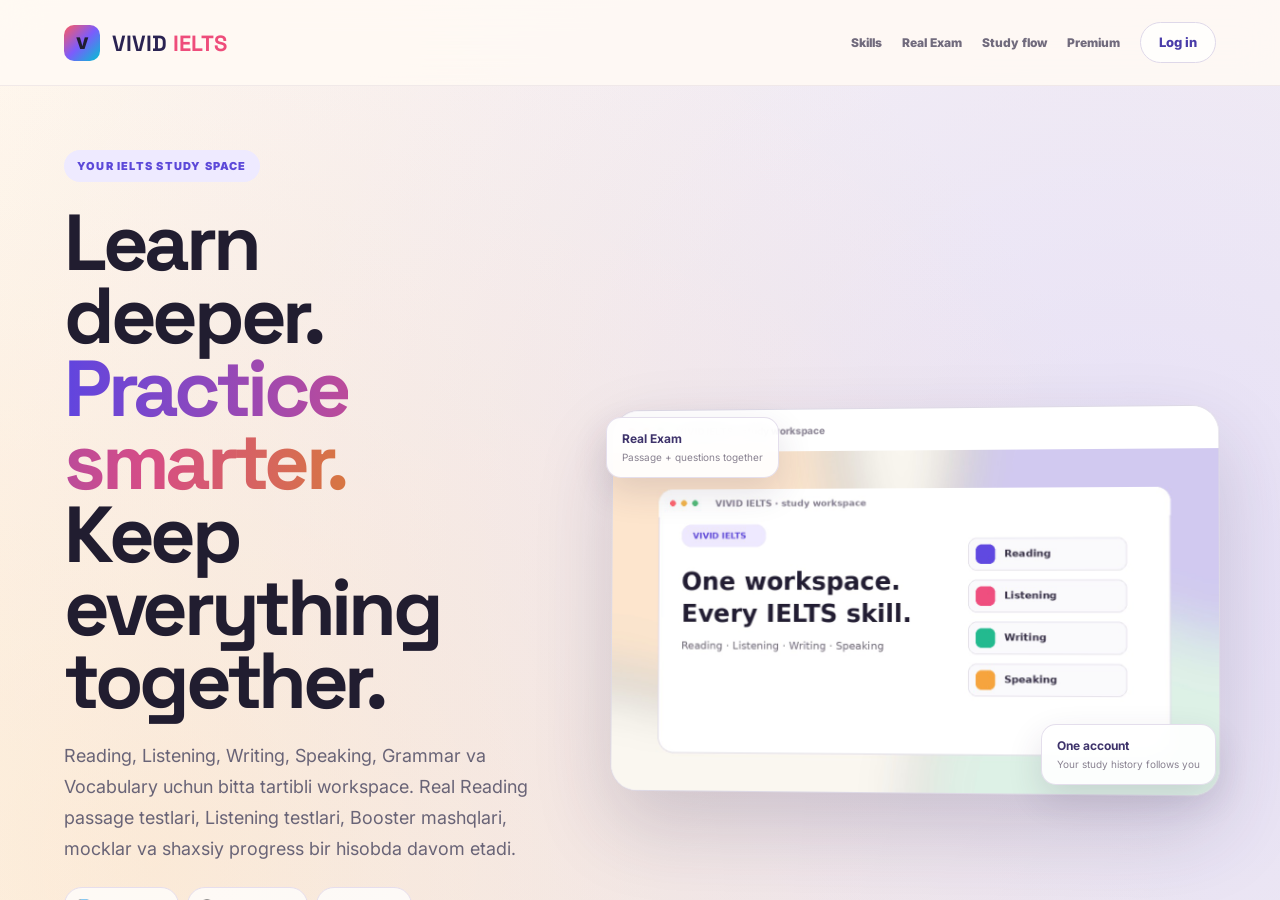
==== commit 42784a08: "Deploy tested Goals IELTS SAT tick interactions and refresh cached scripts/styles" ====
--- a/index.html
+++ b/index.html
@@ -33,7 +33,7 @@
   <link rel="stylesheet" href="v15-upgrade.css?v=20261001-v16">
   <link rel="stylesheet" href="goals.css?v=20261013-g1">
   <link rel="stylesheet" href="goals-advanced.css?v=20261013-g3">
-  <link rel="stylesheet" href="goals-polish.css?v=20261014-tick-v5">
+  <link rel="stylesheet" href="goals-polish.css?v=20261014-tick-v6">
   <script src="supabase-loader.js?v=20261004-v30" defer></script>
   <script src="supabase-config.js?v=20261004-v30" defer></script>
   <script src="preparation.js?v=20261001-v11" defer></script>
@@ -55,8 +55,8 @@
   <link rel="stylesheet" href="speaking-part-wheels.css?v=20261012-v43-search-wheel">
   <script src="speaking-part-wheels.js?v=20261012-v43-search-wheel" defer></script>
   <script src="app.js?v=20261010-v37-topic-study" defer></script>
-  <script src="goals.js?v=20261014-tick-v5" defer></script>
-  <script src="goals-advanced.js?v=20261014-countdown-v5" defer></script>
+  <script src="goals.js?v=20261014-tick-v6" defer></script>
+  <script src="goals-advanced.js?v=20261014-tick-v6" defer></script>
   <script src="goals-proofs.js?v=20261013-g4" defer></script>
   <script src="articles-engine.js?v=20261013-v27-goals" defer></script>
   <script src="article-games-experience.js?v=20261013-v26-qa" defer></script>
--- a/goals-polish.css
+++ b/goals-polish.css
@@ -115,3 +115,47 @@
 #vividGoalsPage .gs-sat-hero .ga-clock-unit{background:rgba(255,255,255,.95)}
 @media(max-width:1100px){#vividGoalsPage .ga-clock-unit b{font-size:21px}}
 @media(max-width:640px){#vividGoalsPage .ga-clock-unit b{font-size:22px}#vividGoalsPage .ga-deadline{padding:14px}#vividGoalsPage .ga-clock-unit small{font-size:10px}}
+
+/* g6: explicit, clickable tick buttons — no native checkbox event dependency. */
+#vividGoalsPage .gs-tick-control,
+#vividGoalsPage .gs-milestone-tick {
+  appearance:none!important;-webkit-appearance:none!important;
+  font:inherit!important;color:inherit;
+  border:0!important;background:transparent!important;
+  box-shadow:none!important;text-align:left!important;
+  cursor:pointer!important;touch-action:manipulation;
+}
+#vividGoalsPage .gs-tick-control {display:flex!important;align-items:center!important;gap:10px!important;min-width:0}
+#vividGoalsPage .goals-task-main .gs-tick-control{width:100%;padding:7px 3px!important;border-radius:8px!important}
+#vividGoalsPage .gs-skill-task .gs-tick-control{min-height:40px;padding:7px 3px!important;border-radius:8px!important;flex:1}
+#vividGoalsPage .gs-tick-control:hover{background:#f5eefb!important}
+#vividGoalsPage .gs-tick-control:focus-visible,
+#vividGoalsPage .gs-milestone-tick:focus-visible {outline:3px solid #b68ed5!important;outline-offset:3px!important}
+#vividGoalsPage .gs-tick-box{
+  width:20px!important;height:20px!important;min-width:20px!important;
+  display:grid!important;place-items:center!important;flex-shrink:0!important;
+  border:2px solid #afa1be!important;background:#fff!important;
+  border-radius:5px!important;font-size:14px!important;line-height:1!important;
+  color:#fff!important;font-weight:900!important;transition:background .12s,border-color .12s;
+}
+#vividGoalsPage .gs-tick-control.is-checked>.gs-tick-box,
+#vividGoalsPage .gs-milestone-tick.is-checked>.gs-tick-box {
+  border-color:#6a36a5!important;background:#6a36a5!important;color:#fff!important;
+}
+#vividGoalsPage .gs-tick-control.is-checked .goals-task-name,
+#vividGoalsPage .gs-tick-control.is-checked>span:last-child{color:#5c2988!important;font-weight:800!important}
+#vividGoalsPage .gs-task-left.gs-tick-control{width:auto}
+#vividGoalsPage .goals-milestone>.gs-milestone-tick{
+  display:grid!important;place-items:center!important;flex-shrink:0!important;padding:6px!important;
+  border-radius:9px!important;min-width:36px!important;min-height:36px!important;
+}
+#vividGoalsPage .goals-milestone>.gs-milestone-tick:hover{background:#f5eefb!important}
+#vividGoalsPage .gs-sat-milestone{
+  display:flex!important;align-items:center!important;gap:11px!important;
+  width:100%!important;min-height:47px!important;padding:5px!important;border-radius:9px!important;
+}
+#vividGoalsPage .gs-sat-milestone>span:last-child{display:flex;flex-direction:column;gap:6px}
+#vividGoalsPage .gs-sat-milestone b{font-size:13px;color:#3b2854}
+#vividGoalsPage .gs-sat-milestone small{font-size:11px;color:#97869d}
+#vividGoalsPage .gs-skill-task:has(.gs-tick-control.is-checked),
+#vividGoalsPage .goals-task:has(.gs-tick-control.is-checked){background:#faf5ff!important;border-radius:10px!important}
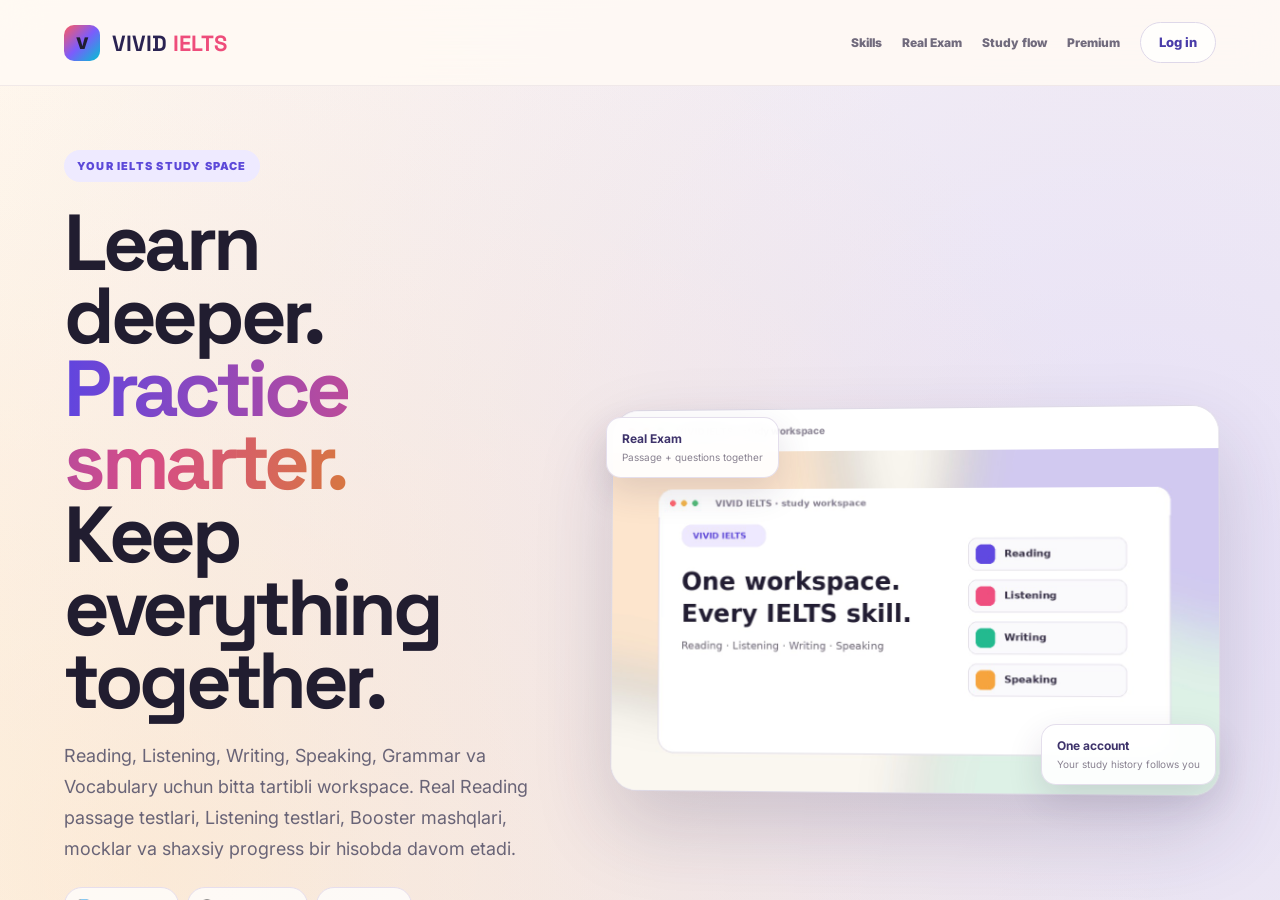
==== commit c5821830: "Load new Writing grammar and seven collocation games with fresh browser cache versions" ====
--- a/index.html
+++ b/index.html
@@ -20,6 +20,7 @@
   <link rel="stylesheet" href="listening-boost.css?v=20261001-lb4">
   <link rel="stylesheet" href="listening-shadowing.css?v=20261005-shadow1">
   <link rel="stylesheet" href="writing-boost.css?v=20261001-writing-v6">
+  <link rel="stylesheet" href="writing-collocation-games.css?v=20261014-writing-rebuild-1">
   <link rel="stylesheet" href="mock.css">
   <link rel="stylesheet" href="cloud.css?v=20261002-v28">
   <link rel="stylesheet" href="preparation.css?v=20261001-v11">
@@ -33,7 +34,7 @@
   <link rel="stylesheet" href="v15-upgrade.css?v=20261001-v16">
   <link rel="stylesheet" href="goals.css?v=20261013-g1">
   <link rel="stylesheet" href="goals-advanced.css?v=20261013-g3">
-  <link rel="stylesheet" href="goals-polish.css?v=20261014-tick-v6">
+  <link rel="stylesheet" href="goals-polish.css?v=20261014-proof-v7">
   <script src="supabase-loader.js?v=20261004-v30" defer></script>
   <script src="supabase-config.js?v=20261004-v30" defer></script>
   <script src="preparation.js?v=20261001-v11" defer></script>
@@ -45,7 +46,7 @@
   <!-- MOCK_ANALYSIS_DATA_END -->
   <script src="tashkent-clock.js?v=20260930-uzt" defer></script>
   <script src="listening-engine.js?v=20261001-lb4" defer></script>
-  <script src="writing-engine.js?v=20261013-v18-goals" defer></script>
+  <script src="writing-engine.js?v=20261014-writing-rebuild-1" defer></script>
   <script src="imported-library.js?v=20261012-v38-mock-paths" defer></script>
   <script src="tenses.js?v=20261001-v9" defer></script>
   <script src="journey100.js?v=20261002-v26" defer></script>
@@ -56,11 +57,13 @@
   <script src="speaking-part-wheels.js?v=20261012-v43-search-wheel" defer></script>
   <script src="app.js?v=20261010-v37-topic-study" defer></script>
   <script src="goals.js?v=20261014-tick-v6" defer></script>
-  <script src="goals-advanced.js?v=20261014-tick-v6" defer></script>
-  <script src="goals-proofs.js?v=20261013-g4" defer></script>
+  <script src="goals-advanced.js?v=20261014-focus-v7" defer></script>
+  <script src="goals-proofs.js?v=20261014-proof-v7" defer></script>
   <script src="articles-engine.js?v=20261013-v27-goals" defer></script>
   <script src="article-games-experience.js?v=20261013-v26-qa" defer></script>
   <script src="unique-game-contexts.js?v=20261013-v46-53830-unique" defer></script>
+  <script src="writing-grammar-refresh.js?v=20261014-writing-rebuild-1" defer></script>
+  <script src="writing-collocation-games.js?v=20261014-writing-rebuild-1" defer></script>
   <script src="listening-shadowing.js?v=20261013-shadow2-goals" defer></script>
   <link rel="stylesheet" href="journey100.css?v=20261002-v26">
   <link rel="stylesheet" href="v17-classic.css?v=20261001-classic2">
--- a/writing-collocation-games.css
+++ b/writing-collocation-games.css
@@ -0,0 +1,46 @@
+/* Scoped Writing collocation games */
+.wgc-lock{overflow:hidden}
+.wgc-layer{position:fixed;inset:0;z-index:2147483500;background:rgba(18,20,40,.8);display:flex;align-items:center;justify-content:center;padding:12px}
+.wgc-modal{width:min(980px,100%);max-height:96vh;overflow-y:auto;background:#fff;color:#1e2440;border-radius:22px;box-shadow:0 24px 84px rgba(0,0,0,.25);font:500 15px/1.5 Inter,Arial,sans-serif}
+.wgc-head{padding:22px 24px 15px;display:flex;align-items:flex-start;justify-content:space-between;gap:20px;background:linear-gradient(130deg,#292161,#5951be);color:white}
+.wgc-head small{font-size:11px;font-weight:800;letter-spacing:.1em;color:#e7e6ff}
+.wgc-head h2{font-size:23px;margin:4px 0;line-height:1.3;color:#fff}
+.wgc-head p{margin:0;color:#e9e5ff}
+.wgc-head button{background:rgba(255,255,255,.14);color:white;border:1px solid #ffffff55;padding:8px 12px;border-radius:9px;font-size:18px;cursor:pointer}
+.wgc-tabs{display:flex;gap:6px;padding:14px 18px;overflow-x:auto;border-bottom:1px solid #e9e9f0}
+.wgc-tabs button{flex:0 0 auto;white-space:nowrap;background:#f3f3fa;border:1px solid #deddec;border-radius:20px;padding:9px 13px;color:#333051;font-size:12px;font-weight:800;cursor:pointer}
+.wgc-tabs button.active{background:#5548bc;border-color:#5548bc;color:white}
+.wgc-meta{display:flex;align-items:center;justify-content:space-between;gap:15px;padding:12px 23px;color:#5d627c;font-size:13px}
+.wgc-progress{height:6px;background:#eeeeff;margin:0 23px}
+.wgc-progress i{display:block;height:100%;background:#7060dc;transition:width .2s}
+.wgc-main{padding:24px;min-height:270px}
+.wgc-main h3{font-size:24px;color:#27225b;margin:0 0 8px}
+.wgc-main p{color:#505b70;margin:8px 0 18px}
+.wgc-main blockquote{background:#f5f4ff;border-left:5px solid #695ad5;border-radius:8px;padding:20px 22px;margin:18px 0;color:#212542;font-size:20px;line-height:1.7}
+.wgc-main input{width:100%;padding:15px 17px;border-radius:12px;border:1px solid #c5c8da;font:inherit;color:#1a1e37;margin-bottom:14px}
+.wgc-options,.wgc-pairs,.wgc-tokens{display:grid;grid-template-columns:repeat(2,minmax(0,1fr));gap:10px}
+.wgc-pairs>div{display:grid;align-content:start;gap:10px}
+.wgc-main button{cursor:pointer;font:700 14px/1.3 Inter,Arial,sans-serif}
+.wgc-options button,.wgc-pairs button,.wgc-tokens button{min-height:52px;padding:12px 15px;text-align:left;background:#f9f9fd;border:1px solid #dfe1ed;border-radius:11px;color:#242743}
+.wgc-options button:hover,.wgc-pairs button:hover,.wgc-tokens button:hover{border-color:#7166ce}
+.wgc-options button.chosen,.wgc-pairs button.chosen{border-color:#6456cb;background:#e8e4ff}
+.wgc-pairs button.matched{border-color:#55a387;background:#eaf8ee;color:#225c42;opacity:.75;pointer-events:none}
+.wgc-actions{display:flex;justify-content:flex-end;gap:10px;flex-wrap:wrap;margin-top:22px}
+.wgc-actions button,.wgc-finish button{padding:12px 20px;background:#f1f1f9;color:#33325c;border:1px solid #d5d6e4;border-radius:11px}
+.wgc-actions .wgc-primary,.wgc-finish .wgc-primary{background:#5646c9;border-color:#5646c9;color:#fff}
+.wgc-feedback{border:1px solid #ece7b7;background:#fffdf1;color:#594c13;border-radius:10px;padding:12px 16px;margin-top:15px}
+.wgc-feedback.correct{background:#e8f8ef;border-color:#a1e2bc;color:#14583b}
+.wgc-feedback.incorrect{background:#fff7f0;border-color:#efc3a2;color:#8b4415}
+.wgc-feedback p{margin:5px 0 0;color:inherit}
+.wgc-card{text-align:center;border:1px solid #dbd7f8;background:#f6f4ff;border-radius:18px;padding:25px 24px}
+.wgc-card h3{font-size:32px;margin:12px 0}
+.wgc-meaning{background:#eff1ff;border-radius:10px;padding:17px 19px;font-size:18px;font-weight:700;color:#2c2563}
+.wgc-timer{font-weight:900;color:#b0542b!important}
+.wgc-built{display:flex;flex-wrap:wrap;align-items:center;gap:7px;min-height:85px;padding:10px;margin:16px 0;border:2px dashed #bbb7e6;border-radius:12px}
+.wgc-built span{padding:8px;background:#e8e5fa;border-radius:8px;font-weight:700}
+.wgc-built em{color:#9a9aae}
+.wgc-tokens{grid-template-columns:repeat(4,minmax(0,1fr));gap:8px}
+.wgc-tokens button{text-align:center;min-height:45px;word-break:break-word}
+.wgc-finish{text-align:center;padding:50px 10px}
+.wgc-finish h2{font-size:28px;color:#332b78}
+@media(max-width:620px){.wgc-layer{padding:0;align-items:stretch}.wgc-modal{max-height:100dvh;border-radius:0}.wgc-head{padding:18px}.wgc-main{padding:15px}.wgc-meta{padding:10px 14px}.wgc-main blockquote{font-size:17px}.wgc-options,.wgc-pairs{grid-template-columns:1fr 1fr}.wgc-tokens{grid-template-columns:repeat(3,minmax(0,1fr))}.wgc-main h3{font-size:21px}}
--- a/goals-polish.css
+++ b/goals-polish.css
@@ -159,3 +159,52 @@
 #vividGoalsPage .gs-sat-milestone small{font-size:11px;color:#97869d}
 #vividGoalsPage .gs-skill-task:has(.gs-tick-control.is-checked),
 #vividGoalsPage .goals-task:has(.gs-tick-control.is-checked){background:#faf5ff!important;border-radius:10px!important}
+
+/* g7: Always-accessible native proof input and per-task upload feedback */
+#vividGoalsPage .gp-upload-label{
+  position:relative!important;display:inline-flex!important;align-items:center;justify-content:center;
+  min-height:34px!important;min-width:95px!important;
+  padding:7px 12px!important;cursor:pointer!important;overflow:hidden!important;
+  vertical-align:middle!important;
+}
+#vividGoalsPage .gp-upload-label:focus-within{outline:3px solid #ac8bd8!important;outline-offset:2px}
+#vividGoalsPage .gp-native-file{
+  position:absolute!important;inset:0!important;width:100%!important;height:100%!important;
+  opacity:0!important;z-index:2!important;cursor:pointer!important;font-size:0!important;
+}
+#vividGoalsPage .gp-inline-status{display:block;flex-basis:100%;width:100%;
+  font-size:11px;line-height:1.5;color:#61517b;font-weight:650;
+  overflow-wrap:anywhere;
+}
+#vividGoalsPage .gp-inline-status:empty{display:none}
+#vividGoalsPage .gp-inline-status[data-kind="error"]{color:#b52e4f}
+#vividGoalsPage .gp-inline-status[data-kind="success"]{color:#277b58}
+#vividGoalsPage .gp-inline-status[data-kind="warning"]{color:#946021}
+#vividGoalsPage .gp-status{overflow-wrap:anywhere}
+#vividGoalsPage .ga-focus-skill-selector{
+  width:100%;padding:16px;margin:12px 0 15px;background:#faf7fd;
+  border:1px solid #ece2f2;border-radius:14px;
+}
+#vividGoalsPage .ga-focus-skill-selector>b{font-size:13px;color:#3e2c53}
+#vividGoalsPage .ga-focus-skill-selector .ga-muted{margin:7px 0 10px}
+#vividGoalsPage .ga-skill-pill-list{display:flex;align-items:center;flex-wrap:wrap;gap:8px;margin-top:11px}
+#vividGoalsPage .ga-skill-pill{
+  border:1px solid #dcd0e8!important;background:#fff!important;color:#624278!important;
+  padding:9px 13px!important;min-height:39px!important;border-radius:10px!important;
+  font-size:12px!important;font-weight:750!important;cursor:pointer!important;
+}
+#vividGoalsPage .ga-skill-pill:hover{border-color:#a985d0!important;background:#f2e8fa!important}
+#vividGoalsPage .ga-skill-pill.selected,
+#vividGoalsPage .ga-skill-pill[aria-pressed="true"]{
+  background:#603595!important;color:#fff!important;border-color:#603595!important;
+}
+#vividGoalsPage .ga-skill-pill:focus-visible{outline:3px solid #cba5eb;outline-offset:2px}
+#vividGoalsPage .ga-manual-form{padding-top:9px}
+#vividGoalsPage .ga-manual-fields{margin-top:0;align-items:flex-end}
+#vividGoalsPage .ga-session-list>div:has(.goals-proof-anchor){flex-wrap:wrap}
+#vividGoalsPage .ga-session-list>div>.goals-proof-anchor{flex-basis:100%;margin-left:0}
+@media(max-width:640px){
+ #vividGoalsPage .ga-skill-pill-list{gap:6px}
+ #vividGoalsPage .ga-skill-pill{font-size:11px!important;padding:9px 11px!important}
+ #vividGoalsPage .gp-upload-label{min-height:37px!important}
+}
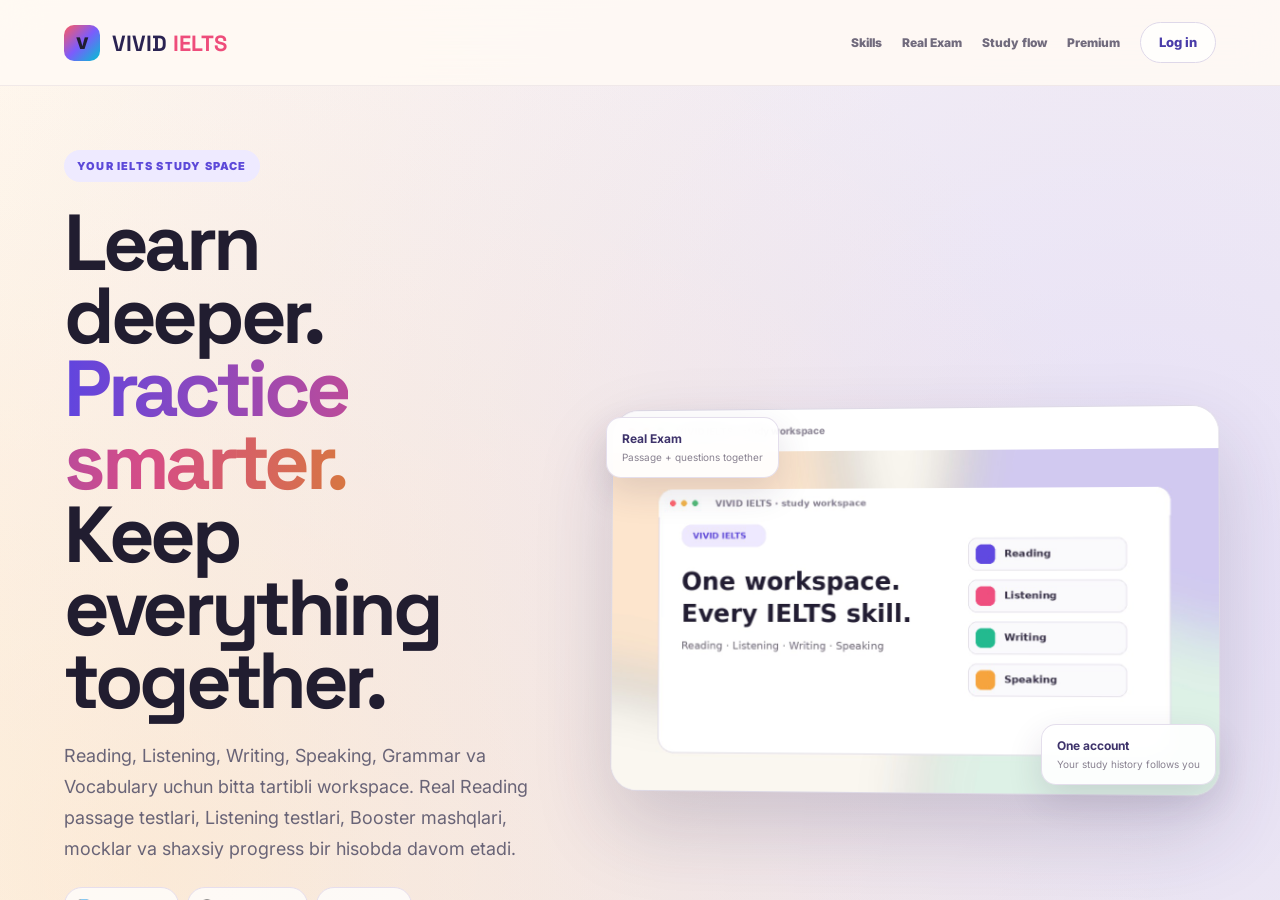
==== commit 77f8e91d: "feat(nav): expose LAST CHANCE from every VIVID IELTS section" ====
--- a/index.html
+++ b/index.html
@@ -113,6 +113,9 @@
         <button class="nav-item" type="button" data-view="results"><span aria-hidden="true">🏆</span> Natijalar</button>
         <button class="nav-item" id="vividGoalsNav" type="button" hidden aria-hidden="true"><span aria-hidden="true">🎯</span> Goals</button>
 
+        <div class="nav-group-title">PERSONAL PLANNER</div>
+        <a class="nav-item" href="/last-chance/" id="lastChanceNav" title="LAST CHANCE — kunlik reja, IELTS, SAT, mock va progress" style="display:flex;align-items:center;gap:9px;text-decoration:none"><span aria-hidden="true">⏳</span> <strong>LAST CHANCE</strong> <b>2027</b></a>
+
         <div class="nav-group-title">PREMIUM</div>
         <button class="nav-item premium-nav" type="button" data-view="premium"><span aria-hidden="true">✨</span> Premium</button>
       </nav>
